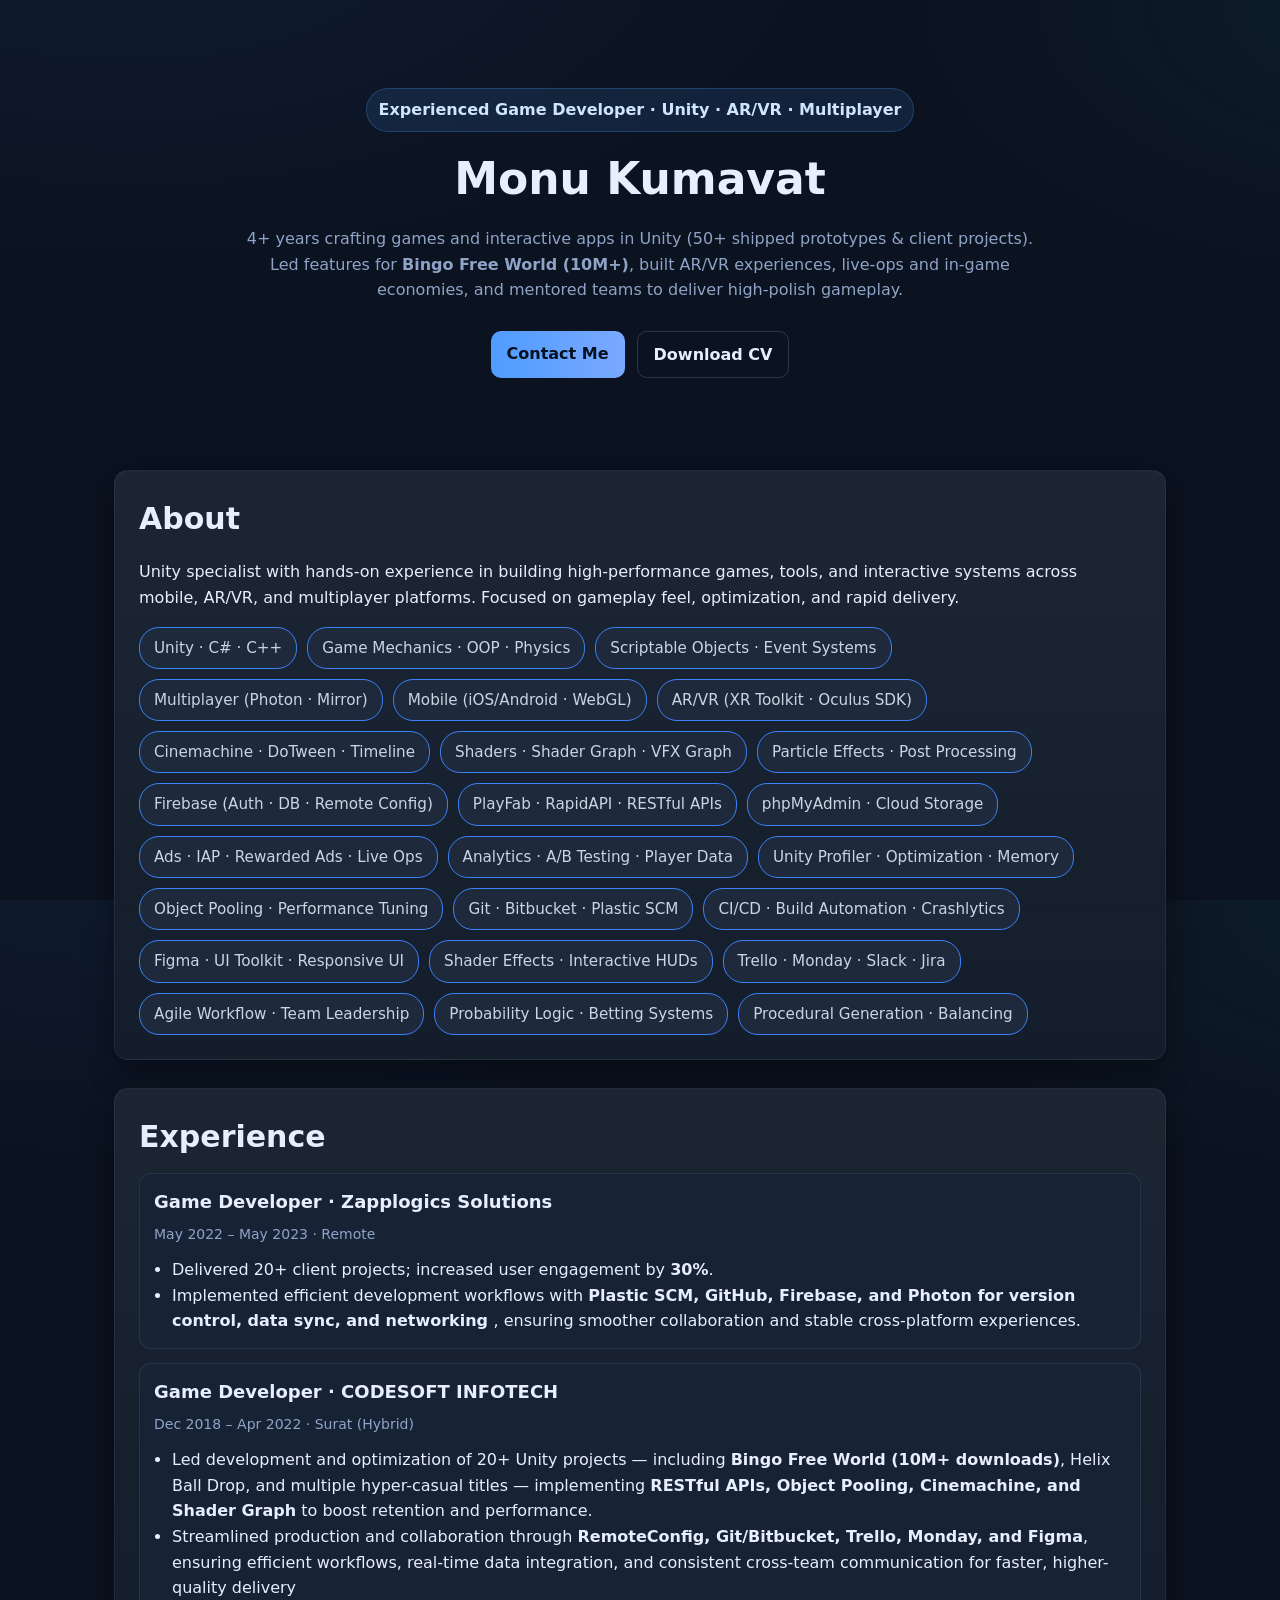
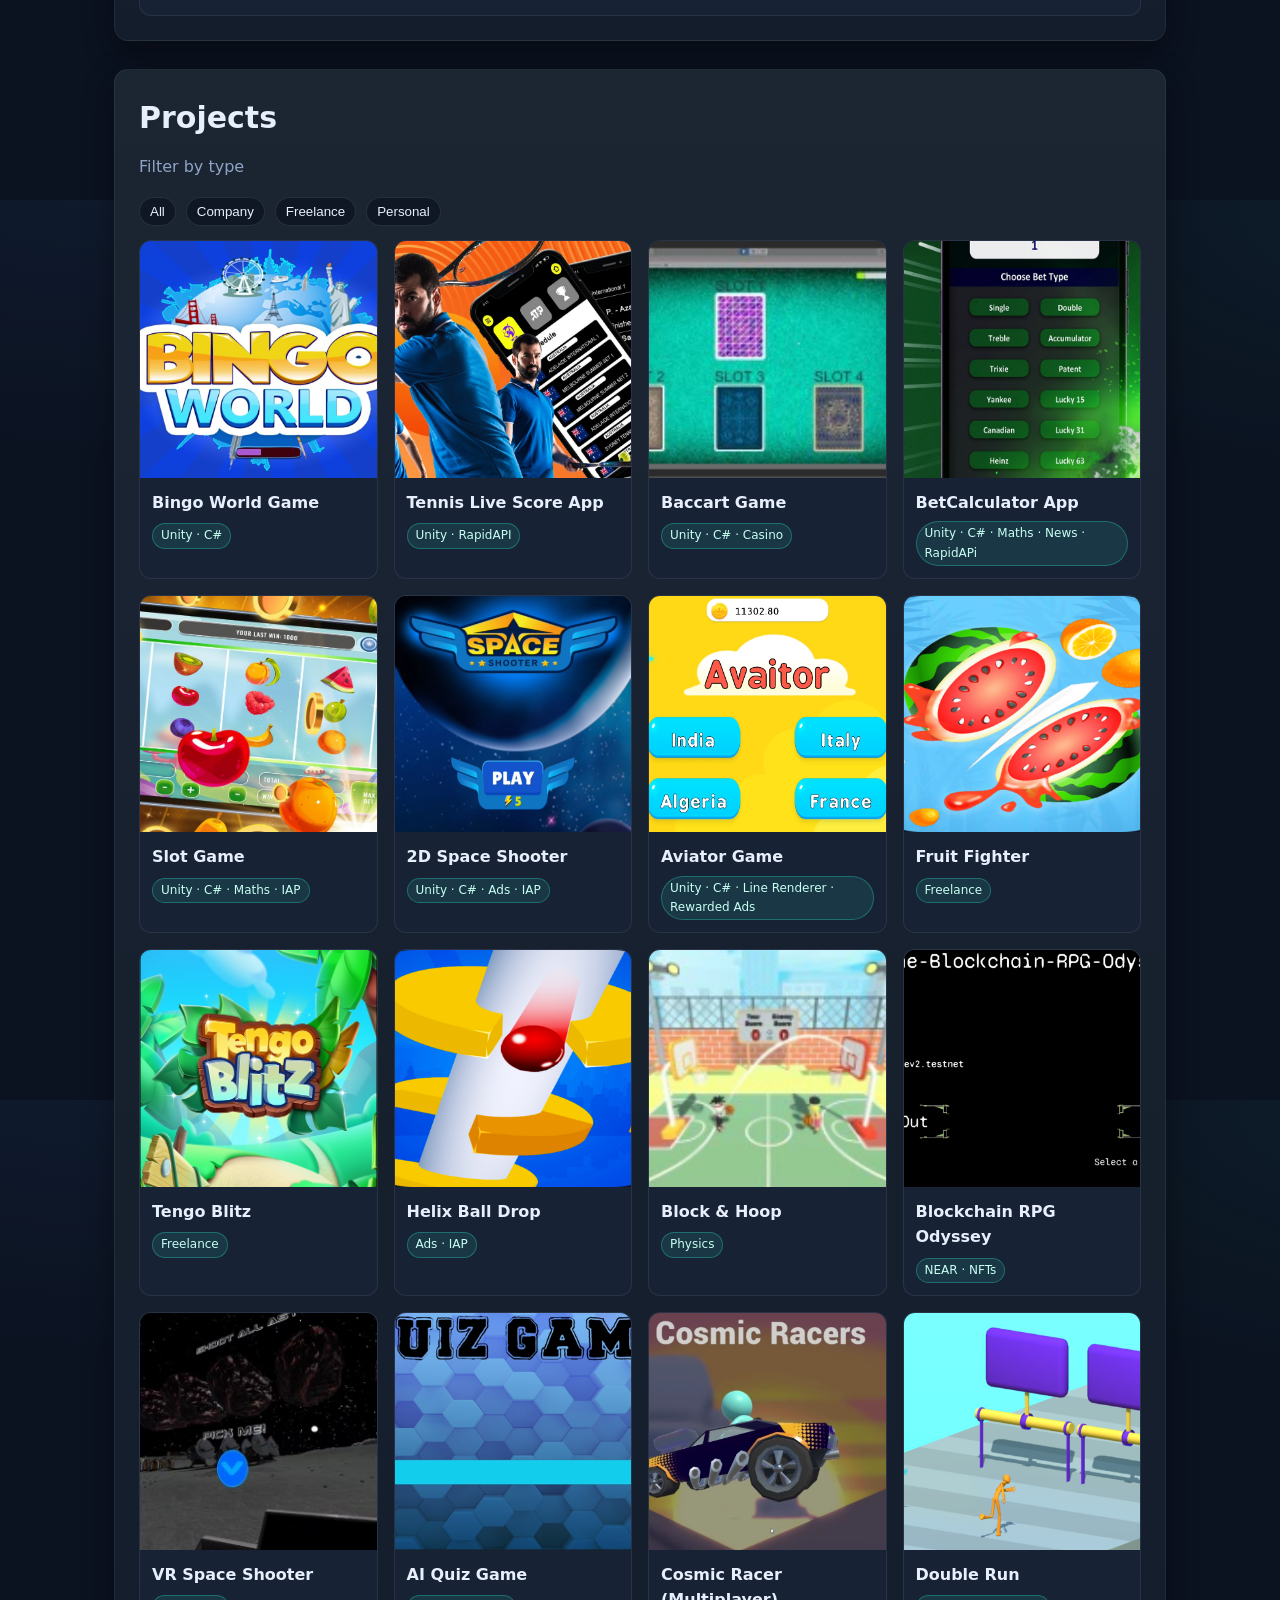
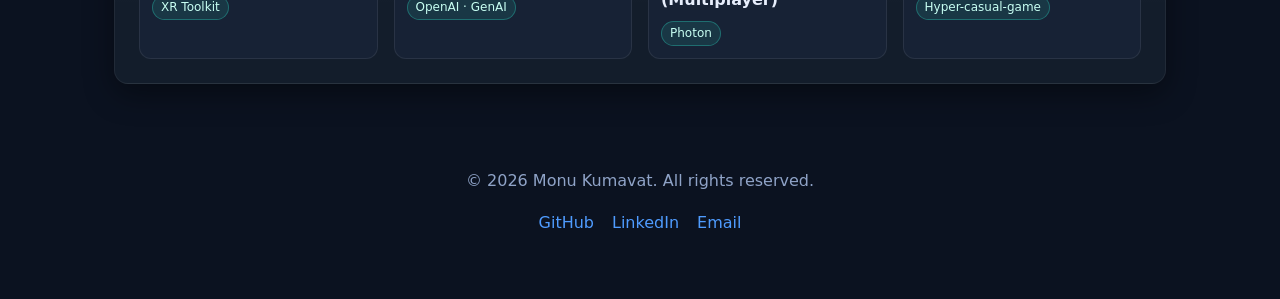
==== index.html @ b0d1b947 "Resume tailored" ====
﻿<!doctype html>
<html lang="en">
<head>
	<meta charset="utf-8" />
	<meta name="viewport" content="width=device-width, initial-scale=1" />
	<title>Monu Kumavat — Experienced Game Developer (Unity / AR·VR)</title>
	<meta name="description" content="Experienced Game Developer with 6+ years in Unity. 50+ shipped prototypes & apps, AR/VR, multiplayer, live-ops, and performance optimization." />
	<meta name="author" content="Monu Kumavat" />
	<meta property="og:title" content="Monu Kumavat — Game Developer" />
	<meta property="og:description" content="Unity · AR/VR · Multiplayer · 50+ projects · 10M+ downloads." />
	<meta property="og:type" content="website" />
	<meta property="og:image" content="assets/images/VRSpaceShooter.png" />
	<meta name="theme-color" content="#0b1220" />
	<link rel="preload" href="assets/images/VRSpaceShooter.png" as="image" />
	<link rel="stylesheet" href="styles.css" />
	<script type="application/ld+json">
		{
		  "@context": "https://schema.org",
		  "@type": "Person",
		  "name": "Monu Kumavat",
		  "jobTitle": "Game Developer",
		  "url": "https://kumavatmonu.github.io/",
		  "sameAs": [
			"https://github.com/monu37",
			"https://www.linkedin.com/in/monu-kumavat/"
		  ],
		  "knowsAbout": ["Unity","C#","AR/VR","Multiplayer","Photon","Firebase","PlayFab"],
		  "alumniOf": "Kingston University"
		}
	</script>
</head>
<body>
	<div class="wrap">
		<header data-reveal>
			<span class="pill">Experienced Game Developer · Unity · AR/VR · Multiplayer</span>
			<h1>Monu Kumavat</h1>
			<p>
				4+ years crafting games and interactive apps in Unity (50+ shipped prototypes & client projects).
				Led features for <strong>Bingo Free World (10M+)</strong>, built AR/VR experiences, live-ops and in-game economies, and mentored teams to deliver high-polish gameplay.
			</p>
			<div class="cta">
				<a class="btn" href="mailto:monukumavat37@gmail.com?subject=Game%20Developer%20Opportunity">Contact Me</a>
				<a class="btn secondary" href="assets/MonuKumavatResume.pdf" download>Download CV</a>
			</div>
		</header>

		<!-- About -->
		<section id="about">
			<h2>About</h2>
			<p>Unity specialist with hands-on experience in building high-performance games, tools, and interactive systems across mobile, AR/VR, and multiplayer platforms. Focused on gameplay feel, optimization, and rapid delivery.</p>

			<div class="skills-tags">
				<span>Unity · C# · C++</span>
				<span>Game Mechanics · OOP · Physics</span>
				<span>Scriptable Objects · Event Systems</span>
				<span>Multiplayer (Photon · Mirror)</span>
				<span>Mobile (iOS/Android · WebGL)</span>
				<span>AR/VR (XR Toolkit · Oculus SDK)</span>
				<span>Cinemachine · DoTween · Timeline</span>
				<span>Shaders · Shader Graph · VFX Graph</span>
				<span>Particle Effects · Post Processing</span>
				<span>Firebase (Auth · DB · Remote Config)</span>
				<span>PlayFab · RapidAPI · RESTful APIs</span>
				<span>phpMyAdmin · Cloud Storage</span>
				<span>Ads · IAP · Rewarded Ads · Live Ops</span>
				<span>Analytics · A/B Testing · Player Data</span>
				<span>Unity Profiler · Optimization · Memory</span>
				<span>Object Pooling · Performance Tuning</span>
				<span>Git · Bitbucket · Plastic SCM</span>
				<span>CI/CD · Build Automation · Crashlytics</span>
				<span>Figma · UI Toolkit · Responsive UI</span>
				<span>Shader Effects · Interactive HUDs</span>
				<span>Trello · Monday · Slack · Jira</span>
				<span>Agile Workflow · Team Leadership</span>
				<span>Probability Logic · Betting Systems</span>
				<span>Procedural Generation · Balancing</span>
			</div>
		</section>
		<!-- Experience -->
		<section id="experience" data-reveal>
			<h2>Experience</h2>
			<div class="xp">
				<!--<article class="xp-item">
					<h3>Mid-Senior Game Developer · CODESOFT INFOTECH</h3>
					<div class="xp-meta">Jan 2024 – Present · Remote</div>
					<ul class="xp-bullets">
						<li>Led a 5-dev team; boosted delivery velocity by <strong>30%</strong> and mentored juniors.</li>
						<li>Shipped 3 games across Play Store, PC & Web; implemented analytics, A/B and live-ops.</li>
						<li>Drove performance profiling, memory budgets, and asset pipeline efficiency.</li>
					</ul>
				</article>-->
				<article class="xp-item">
					<h3>Game Developer · Zapplogics Solutions</h3>
					<div class="xp-meta">May 2022 – May 2023 · Remote</div>
					<ul class="xp-bullets">
						<li>Delivered 20+ client projects; increased user engagement by <strong>30%</strong>.</li>
						<li>Implemented efficient development workflows with <strong> Plastic SCM, GitHub, Firebase, and Photon for version control, data sync, and networking </strong>, ensuring smoother collaboration and stable cross-platform experiences.</li>
					</ul>
				</article>
				<article class="xp-item">
					<h3>Game Developer · CODESOFT INFOTECH</h3>
					<div class="xp-meta">Dec 2018 – Apr 2022 · Surat (Hybrid)</div>
					<ul class="xp-bullets">
						<li>Led development and optimization of 20+ Unity projects — including <strong> Bingo Free World (10M+ downloads)</strong>, Helix Ball Drop, and multiple hyper-casual titles — implementing <strong>RESTful APIs, Object Pooling, Cinemachine, and Shader Graph</strong> to boost retention and performance.</li>
						<li>Streamlined production and collaboration through <strong>RemoteConfig, Git/Bitbucket, Trello, Monday, and Figma</strong>, ensuring efficient workflows, real-time data integration, and consistent cross-team communication for faster, higher-quality delivery</li>
					</ul>
				</article>
			</div>
		</section>

		<!-- Projects -->
		<section id="projects" data-reveal>
			<h2>Projects</h2>
			<p class="sub">Filter by type</p>
			<div class="filters" role="tablist" aria-label="Project filters">
				<button role="tab" aria-selected="true" data-filter="all">All</button>
				<button role="tab" data-filter="company">Company</button>
				<button role="tab" data-filter="freelance">Freelance</button>
				<button role="tab" data-filter="personal">Personal</button>
			</div>
			<div class="grid" id="projectGrid">
				<!-- Company -->
				<article class="card" data-tags="company" data-open="BingoWorld">
					<img class="thumb" loading="lazy" src="assets/images/BingoWorld.jpg" alt="Bingo World game thumbnail" />
					<div class="card-body">
						<h3>Bingo World Game</h3>
						<span class="badge">Unity · C# </span>
					</div>
				</article>

				<article class="card" data-tags="company" data-open="TennisLiveScoreApp">
					<img class="thumb" loading="lazy" src="assets/images/Tennis Live app.jpg" alt="Tennis Live Score App thumbnail" />
					<div class="card-body">
						<h3>Tennis Live Score App</h3>
						<span class="badge">Unity · RapidAPI</span>
					</div>
				</article>

				<article class="card" data-tags="company" data-open="Baccart">
					<img class="thumb" loading="lazy" src="assets/zapplogics/Baccarat_lobby.png" alt="Baccarat_lobby game thumbnail" />
					<div class="card-body">
						<h3>Baccart Game</h3>
						<span class="badge">Unity · C# · Casino</span>
					</div>
				</article>

				<article class="card" data-tags="company" data-open="BetCalculator">
					<img class="thumb" loading="lazy" src="assets/zapplogics/BetCalculator.jpg" alt="BetCalculator app thumbnail" />
					<div class="card-body">
						<h3>BetCalculator App</h3>
						<span class="badge">Unity · C# · Maths · News · RapidAPi  </span>
					</div>
				</article>

				<article class="card" data-tags="company" data-open="SlotGame">
					<img class="thumb" loading="lazy" src="assets/Slot/SlotGame.jpg" alt="SlotGame thumbnail" />
					<div class="card-body">
						<h3>Slot Game</h3>
						<span class="badge">Unity · C# · Maths · IAP  </span>
					</div>
				</article>

				<article class="card" data-tags="company" data-open="spaceshooter">
					<img class="thumb" loading="lazy" src="assets/zapplogics/spaceshooter.png" alt="spaceshooter thumbnail" />
					<div class="card-body">
						<h3>2D Space Shooter</h3>
						<span class="badge">Unity · C# · Ads · IAP  </span>
					</div>
				</article>

				<article class="card" data-tags="company" data-open="Aviator">
					<img class="thumb" loading="lazy" src="assets/zapplogics/Aviator.png" alt="Aviator thumbnail" />
					<div class="card-body">
						<h3>Aviator Game</h3>
						<span class="badge">Unity · C# · Line Renderer · Rewarded Ads  </span>
					</div>
				</article>

				<!-- Freelance -->
				<article class="card" data-tags="freelance" data-open="fruitfighter">
					<img class="thumb" loading="lazy" src="assets/images/fruit fighter.png" alt="Fruit Fighter game thumbnail" />
					<div class="card-body"><h3>Fruit Fighter</h3><span class="badge">Freelance</span></div>
				</article>
				<article class="card" data-tags="freelance" data-open="TengoBlitz">
					<img class="thumb" loading="lazy" src="assets/images/TengoBlitz.png" alt="Tengo Blitz puzzle game thumbnail" />
					<div class="card-body"><h3>Tengo Blitz</h3><span class="badge">Freelance</span></div>
				</article>
				<article class="card" data-tags="freelance" data-open="helixballdrop">
					<img class="thumb" loading="lazy" src="assets/images/helix ball drop.png" alt="Helix Ball Drop hyper-casual game thumbnail" />
					<div class="card-body"><h3>Helix Ball Drop</h3><span class="badge">Ads · IAP</span></div>
				</article>
				<article class="card" data-tags="freelance" data-open="blockandHoop">
					<img class="thumb" loading="lazy" src="assets/images/blockandHoop.png" alt="Block and Hoop puzzle game thumbnail" />
					<div class="card-body"><h3>Block & Hoop</h3><span class="badge">Physics</span></div>
				</article>

				<!-- Personal -->
				<article class="card" data-tags="personal" data-open="blockchainRpgModal">
					<img class="thumb" loading="lazy" src="assets/images/RPGOdyssey.png" alt="Blockchain RPG Odyssey thumbnail" />
					<div class="card-body"><h3>Blockchain RPG Odyssey</h3><span class="badge">NEAR · NFTs</span></div>
				</article>
				<article class="card" data-tags="personal" data-open="VRSpaceShooter">
					<img class="thumb" loading="lazy" src="assets/images/VRSpaceShooter.png" alt="VR Space Shooter thumbnail" />
					<div class="card-body"><h3>VR Space Shooter</h3><span class="badge">XR Toolkit</span></div>
				</article>
				<article class="card" data-tags="personal" data-open="AIQuizGame">
					<img class="thumb" loading="lazy" src="assets/images/AIQuizGame.png" alt="AI Quiz Game thumbnail" />
					<div class="card-body"><h3>AI Quiz Game</h3><span class="badge">OpenAI · GenAI</span></div>
				</article>
				<article class="card" data-tags="personal" data-open="CarRaceMultiplayer">
					<img class="thumb" loading="lazy" src="assets/images/CarRaceMultiplayer.png" alt="Multiplayer car race thumbnail" />
					<div class="card-body"><h3>Cosmic Racer (Multiplayer)</h3><span class="badge">Photon</span></div>
				</article>
				<article class="card" data-tags="personal" data-open="doubleRun">
					<img class="thumb" loading="lazy" src="assets/images/doubleRun.png" alt="Double Run dual-control runner thumbnail" />
					<div class="card-body"><h3>Double Run</h3><span class="badge">Hyper-casual-game</span></div>
				</article>
			</div>
		</section>

		<!-- Education -->
		<!--<section id="education" data-reveal>
			<h2>Education</h2>
			<div class="xp">
				<article class="xp-item">
					<h3>MSc — Game Development</h3>
					<div class="xp-meta">Kingston University, UK</div>
					<ul class="xp-bullets"><li>Final project: 2D Blockchain RPG with NEAR wallet & NFT economy.</li></ul>
				</article>
			</div>
		</section>-->

		<!-- Contact / Footer -->
		<footer>
			<p>© <span id="y"></span> Monu Kumavat. All rights reserved.</p>
			<div class="links">
				<a rel="noopener" target="_blank" href="https://github.com/monu37">GitHub</a>
				<a rel="noopener" target="_blank" href="https://www.linkedin.com/in/monu-kumavat/">LinkedIn</a>
				<a href="monukumavat37@gmail.com">Email</a>
			</div>
		</footer>
	</div>

	<!-- ===== Modals ===== -->
	<!-- Bingo World Modal -->
	<div id="BingoWorld" class="modal" aria-hidden="true" role="dialog" aria-modal="true" aria-label="Bingo World">
		<div class="modal-panel">
			<div class="modal-head">
				<strong>Bingo World</strong>
				<button class="modal-close" data-close aria-label="Close">&times;</button>
			</div>

			<div class="modal-body">
				<!-- SLIDESHOW -->
				<div class="slider" data-slider>
					<!-- main viewer -->
					<div class="viewer" id="bingoViewer" aria-live="polite"></div>

					<!-- nav -->
					<button class="nav prev" data-prev aria-label="Previous">&#10094;</button>
					<button class="nav next" data-next aria-label="Next">&#10095;</button>

					<!-- counter -->
					<div class="counter" aria-hidden="true"><span data-idx>1</span>/<span data-total>1</span></div>

					<!-- thumbnails track -->
					<div class="gallery" role="tablist" aria-label="Bingo media">
						<!-- Each thumb declares its type & source -->
						<!-- Video -->
						<img role="tab" class="thumb is-active"
							 src="assets/bingo/Logo.jpg"
							 alt="Win Logic + Animation + Rate us"
							 data-type="video"
							 data-src="assets/bingo/Win logic and animation + rate us.mp4">

						<img role="tab" class="thumb"
							 src="assets/bingo/Updategame.jpg"
							 alt="Hourly bonus & update screen"
							 data-type="video"
							 data-src="assets/bingo/Hourly bonus + update game.mp4">

						<img role="tab" class="thumb"
							 src="assets/bingo/Power up function added.png"
							 alt="Power up function added"
							 data-type="video"
							 data-src="assets/bingo/Power up function added.mp4">

						<!-- Image -->
						<img role="tab" class="thumb"
							 src="assets/bingo/Limited room for event.jpg"
							 alt="Limited room for event"
							 data-type="image"
							 data-src="assets/bingo/Limited room for event.jpg">

						<img role="tab" class="thumb"
							 src="assets/bingo/Newroomcomingsoon.jpg"
							 alt="Newroomcomingsoon"
							 data-type="image"
							 data-src="assets/bingo/Newroomcomingsoon.jpg">

						<img role="tab" class="thumb"
							 src="assets/bingo/New Room england.jpg"
							 alt="New Room england"
							 data-type="image"
							 data-src="assets/bingo/New Room england.jpg">

						<img role="tab" class="thumb"
							 src="assets/bingo/New room japan.jpg"
							 alt="New room japan"
							 data-type="image"
							 data-src="assets/bingo/New room japan.jpg">

						<img role="tab" class="thumb"
							 src="assets/bingo/New Room Spooky.jpg"
							 alt="New Room Spooky"
							 data-type="image"
							 data-src="assets/bingo/New Room Spooky.jpg">

						<!-- APK / File -->
						<img role="tab" class="thumb"
							 src="assets/bingo/Logo.jpg"
							 alt="Download APK build"
							 data-type="file"
							 data-href="https://drive.google.com/file/d/1Fx5Ws7GvHVYA9r_TnTFhotYvh7ugJ1Jk/view?usp=sharing"
							 data-filename="freebingoworld.apk">
					</div>
				</div>

				<p>
					Revamped the overall game experience with an updated UI, improved win logic, and smoother animations to enhance player engagement. Integrated Remote Config for dynamic bonus and reward management, allowing admins to update bonuses and events in real time without redeploying the game. Implemented update enforcement so players are prompted to download the latest version from the Play Store or App Store when new builds are available. Added new game rooms with rebalanced mechanics, making gameplay more rewarding and accessible compared to the original version.
					Connected the game to a centralized database for efficient player support and analytics, streamlined in-app purchases (IAPs) for smoother transactions, and optimized server logic to ensure fair play and better retention across the player base.
				</p>
			</div>
		</div>
	</div>

	<div class="modal" id="TennisLiveScoreApp" role="dialog" aria-modal="true" aria-hidden="true" aria-label="Tennis Live Score App">
		<div class="modal-panel">
			<div class="modal-head"><strong>Tennis Live Score App</strong><button class="modal-close" data-close>&times;</button></div>
			<div class="modal-body">
				<div class="video">
					<video controls preload="metadata" playsinline poster="assets/images/Tennis Live app.jpg">
						<source src="assets/videos/TennisLiveApp.mp4" type="video/mp4" />
						Your browser does not support the video tag.
					</video>
				</div>
				<p>Tennis Live Score is a real-time score tracking app focused on Tennis matches, ATP Tours, and tournaments, developed in just 5 days using Unity and C#. The app uses RapidAPI’s third-party sports API to fetch and display live match data. Players can view detailed match information, including live scores, player names, their country representation, current rankings, and even explore match history from previous years. I built a robust API integration system to manage live data streaming, handle JSON parsing, and update the UI in real time. The interface is clean, mobile-friendly, and optimized for quick access to key stats, with smooth transitions and real-time refresh capabilities. This project showcases my ability to work with external APIs, create dynamic data-driven UIs, and deliver fully functional applications under tight deadlines.</p>
			</div>
		</div>
	</div>

	<div class="modal" id="Baccart" role="dialog" aria-modal="true" aria-hidden="true" aria-label="Baccart Game">
		<div class="modal-panel">
			<div class="modal-head"><strong>Baccart Game</strong><button class="modal-close" data-close>&times;</button></div>
			<div class="modal-body">
				<div class="video">
					<video controls preload="metadata" playsinline poster="assets/zapplogics/Baccarat_lobby.png">
						<source src="assets/zapplogics/Baccarat_lobby.mp4" type="video/mp4" />
						Your browser does not support the video tag.
					</video>
				</div>
				<p>
					Built a complete single-player Baccarat card game from scratch using Unity and C#, implementing the full game logic, betting system, and win/loss conditions.
					Designed an interactive lobby interface that allows players to join rooms, manage chips, and start games smoothly.
					Created custom animations for card dealing, betting transitions, and victory effects to enhance visual appeal and realism. Developed with a modular structure for future scalability, making it easy to extend into multiplayer or backend-connected versions later. This prototype showcases strong skills in game logic programming, UI/UX design, and state management within Unity.
				</p>
			</div>
		</div>
	</div>

	<div class="modal" id="BetCalculator" role="dialog" aria-modal="true" aria-hidden="true" aria-label="BetCalculator">
		<div class="modal-panel">
			<div class="modal-head"><strong>BetCalculator App</strong><button class="modal-close" data-close>&times;</button></div>
			<div class="modal-body">
				<div class="video">
					<video controls preload="metadata" playsinline poster="assets/zapplogics/BetCalculator.jpg">
						<source src="assets/zapplogics/BetCalculator.mp4" type="video/mp4" />
						Your browser does not support the video tag.
					</video>
				</div>
				<p>
					Developed a sports betting calculator that allows players to calculate potential winnings, profits, and odds across multiple bet types, including singles, doubles, accumulators, Yankees, and Goliaths.
					Built the entire system in Unity and C#, implementing complex mathematical algorithms to handle fractional, decimal, and American odds with high accuracy. Integrated RapidAPI to fetch live sports data and news, helping users make informed betting decisions based on current events. The app was inspired by professional-grade tools like Free Bet Calculator (UK) but customized with an interactive and intuitive UI for faster input and real-time calculations.
					This project highlights strong expertise in mathematics, API integration, and gameplay tool development.
			</div>
		</div>
	</div>
	<!-- Slot Gamee Modal -->
	<div id="SlotGame" class="modal" aria-hidden="true" role="dialog" aria-modal="true" aria-label="SlotGame">
		<div class="modal-panel">
			<div class="modal-head">
				<strong>Slot Game</strong>
				<button class="modal-close" data-close aria-label="Close">&times;</button>
			</div>

			<div class="modal-body">
				<!-- SLIDESHOW -->
				<div class="slider" data-slider>
					<!-- main viewer -->
					<div class="viewer" id="SlotViewer" aria-live="polite"></div>

					<!-- nav -->
					<button class="nav prev" data-prev aria-label="Previous">&#10094;</button>
					<button class="nav next" data-next aria-label="Next">&#10095;</button>

					<!-- counter -->
					<div class="counter" aria-hidden="true"><span data-idx>1</span>/<span data-total>1</span></div>

					<!-- thumbnails track -->
					<div class="gallery" role="tablist" aria-label="SlotGame media">
						<!-- Each thumb declares its type & source -->
						<!-- Video -->
						<img role="tab" class="thumb is-active"
							 src="assets/Slot/Slot1.png"
							 alt="Slot1"
							 data-type="video"
							 data-src="assets/Slot/Slot1.mp4">

						<img role="tab" class="thumb"
							 src="assets/Slot/slot2.jpg"
							 alt="slot2"
							 data-type="video"
							 data-src="assets/Slot/slot2.mp4">

						<img role="tab" class="thumb"
							 src="assets/Slot/slot3.jpg"
							 alt="slot3"
							 data-type="video"
							 data-src="assets/Slot/slot3.mp4">

						<img role="tab" class="thumb"
							 src="assets/Slot/slot4.png"
							 alt="slot4"
							 data-type="video"
							 data-src="assets/Slot/slot4.mp4">


					</div>
				</div>

				<p>
					Developed 10+ slot games from scratch using Unity and C#, each featuring unique reel logic, visual design, and payout structures (ranging from 3×3 to 6×6 grids).
					Implemented full In-App Purchase (IAP) systems, dynamic win tables, and engaging sound design to enhance the overall user experience.
					Each title was optimized for mobile performance and published on app stores under different variations to meet client and app store compliance requirements.
					Focused on modular architecture, making it easy to adjust win probabilities, animations, and mechanics per release — showcasing expertise in gameplay programming, system logic design, and monetization integration.
				</p>
			</div>
		</div>
	</div>

	<div class="modal" id="spaceshooter" role="dialog" aria-modal="true" aria-hidden="true" aria-label="spaceshooter">
		<div class="modal-panel">
			<div class="modal-head"><strong>2D Space Shooter</strong><button class="modal-close" data-close>&times;</button></div>
			<div class="modal-body">
				<div class="video">
					<video controls preload="metadata" playsinline poster="assets/zapplogics/spaceshooter.png">
						<source src="assets/zapplogics/spaceshooter.mp4" type="video/mp4" />
					</video>
				</div>
				<p>
					Developed a 2D space combat game from scratch using Unity and C#, where players control a customizable jet to defeat waves of enemies across 100+ progressively challenging levels. 
					Each level features distinct enemy types, attack patterns, and abilities, creating an engaging difficulty curve. Implemented particle effects and dynamic animations for explosions, bullets, and boosters, delivering an immersive and visually appealing experience. Added In-App Purchases (IAP) and rewarded ads, allowing players to earn extra coins to upgrade jet power, bullet speed, and damage output, or purchase new, more powerful jets. The project demonstrates strong skills in game logic, monetization systems, visual effects, and player engagement design.
				</p>
			</div>
		</div>
	</div>


	<div class="modal" id="Aviator" role="dialog" aria-modal="true" aria-hidden="true" aria-label="Aviator">
		<div class="modal-panel">
			<div class="modal-head"><strong>Aviator Game</strong><button class="modal-close" data-close>&times;</button></div>
			<div class="modal-body">
				<div class="video">
					<video controls preload="metadata" playsinline poster="assets/zapplogics/Aviator.png">
						<source src="assets/zapplogics/Aviator.mp4" type="video/mp4" />
					</video>
				</div>
				<p>
					Developed a complete Aviator-style crash betting game from scratch using Unity and C#, designed for both landscape and portrait orientations to ensure a seamless mobile experience. Players place bets before the plane takes off, and as it ascends, the multiplier rises dynamically (e.g., 1.2x, 2x, 5x, etc.). To win, players must cash out before the plane crashes — securing profit — or lose their bet if they fail to react in time. Implemented a mathematics-driven algorithm to calculate random crash points and fair payout multipliers for balanced risk and reward. Used Line Renderer to visualize the flight trajectory, enhanced by particle effects, animations, and smooth UI transitions for betting and cash-out interactions.
					(Note: The in-game title “Avaitor” appears due to an early prototype build; the updated version was not recorded.)
					This project demonstrates advanced skills in real-time probability systems, Unity animation, responsive UI design, and mobile optimization.
				</p>
			</div>
		</div>
	</div>


	<div class="modal" id="VRSpaceShooter" role="dialog" aria-modal="true" aria-hidden="true" aria-label="VR Space Shooter">
		<div class="modal-panel">
			<div class="modal-head"><strong>VR Space Shooter</strong><button class="modal-close" data-close>&times;</button></div>
			<div class="modal-body">
				<div class="video">
					<video controls preload="metadata" playsinline poster="assets/images/VRSpaceShooter.png">
						<source src="assets/videos/VRSpaceShooter.mp4" type="video/mp4" />
					</video>
				</div>
				<p>A Unity-based VR game where players pick up a gun to destroy waves of asteroids speeding from left to right, earning points toward future weapon upgrades and purchases. Developed with the XR Interaction Toolkit and Oculus Integration, this project features smooth motion tracking, immersive 3D environments, and escalating challenges as asteroids accelerate over time. It marks my first venture into VR and showcases the potential for expanded gameplay mechanics and upgrades in future iterations.</p>
			</div>
		</div>
	</div>

	<div class="modal" id="CarRaceMultiplayer" role="dialog" aria-modal="true" aria-hidden="true" aria-label="Cosmic Racer">
		<div class="modal-panel">
			<div class="modal-head"><strong>Cosmic Racer (Multiplayer)</strong><button class="modal-close" data-close>&times;</button></div>
			<div class="modal-body">
				<div class="video">
					<video controls preload="metadata" playsinline poster="assets/images/CarRaceMultiplayer.png">
						<source src="assets/videos/CarRaceMultiplayer.mp4" type="video/mp4" />
					</video>
				</div>
				<p>TDeveloped as a two-person project for my Master’s coursework, this game marked my first foray into multiplayer development. I focused on the core gameplay logic and car mechanics, leveraging Photon for real-time player connections and competitive racing. We also implemented a login/register system using PHP and phpMyAdmin, ensuring each player’s car upgrades and unlocks are securely stored and never lost. Working closely with my teammate, who handled the saving mechanics, taught me the value of collaboration and gave me hands-on experience with advanced networking and data persistence in game development.</p>
			</div>
		</div>
	</div>

	<div class="modal" id="doubleRun" role="dialog" aria-modal="true" aria-hidden="true" aria-label="Double Run">
		<div class="modal-panel">
			<div class="modal-head"><strong>Double Run</strong><button class="modal-close" data-close>&times;</button></div>
			<div class="modal-body">
				<div class="video">
					<video controls preload="metadata" playsinline poster="assets/images/doubleRun.png">
						<source src="assets/videos/doubleRun.mp4" type="video/mp4" />
					</video>
				</div>
				<p>In this fast-paced obstacle-avoidance game, players must control two characters at the same time—each facing different types of obstacles. While one character may need to jump, the other might have to slide, requiring sharp focus and coordination. As players progress, both speed and difficulty increase, creating an intense and rewarding gameplay experience. Points earned during play can be used to unlock new characters, adding variety and motivation. Built in just 10 days as a fun personal project, the game showcases smooth transitions using Unity’s animation tools, physics engine, and DoTween effects.</p>
			</div>
		</div>
	</div>

	<div class="modal" id="AIQuizGame" role="dialog" aria-modal="true" aria-hidden="true" aria-label="AI Quiz Game">
		<div class="modal-panel">
			<div class="modal-head"><strong>AI Quiz Game</strong><button class="modal-close" data-close>&times;</button></div>
			<div class="modal-body">
				<div class="video">
					<video controls preload="metadata" playsinline poster="assets/images/AIQuizGame.png">
						<source src="assets/videos/AIQuizGame.mp4" type="video/mp4" />
					</video>
				</div>
				<p>A dynamic trivia experience powered by OpenAI’s ChatGPT and DALL·E plugins, tailored to different age groups. The game generates quiz questions, matching images, and multiple-choice options for each round. Players must answer before time runs out to advance, and future updates will allow using earned coins to buy hints—adding a strategic layer for all ages.</p>
			</div>
		</div>
	</div>

	<div class="modal" id="blockchainRpgModal" role="dialog" aria-modal="true" aria-hidden="true" aria-label="Blockchain RPG Odyssey">
		<div class="modal-panel">
			<div class="modal-head"><strong>The Blockchain RPG Odyssey</strong><button class="modal-close" data-close>&times;</button></div>
			<div class="modal-body">
				<div class="video">
					<iframe width="100%" height="100%" src="https://www.youtube.com/embed/Tm-68s42WpY" title="Blockchain RPG Odyssey" frameborder="0" allow="accelerometer; autoplay; clipboard-write; encrypted-media; gyroscope; picture-in-picture; web-share" allowfullscreen></iframe>
				</div>
				<p>As my final M.Sc. project, this 2D RPG explores integrating blockchain technology directly into gameplay. By using the NEAR wallet plugin, players can buy or sell NFT items—both to enhance their in-game experience and to trade in the real world. The game features a robust skill tree, including sword mastery, dodging, teleportation, and more. Players can also collect and craft resources to battle bosses and other enemies. Through this project, I gained hands-on experience with blockchain fundamentals and discovered how to seamlessly incorporate NFTs into traditional game mechanics.</p>
			</div>
		</div>
	</div>

	<div class="modal" id="fruitfighter" role="dialog" aria-modal="true" aria-hidden="true" aria-label="Fruit Fighter">
		<div class="modal-panel">
			<div class="modal-head"><strong>Fruit Fighter</strong><button class="modal-close" data-close>&times;</button></div>
			<div class="modal-body">
				<div class="video">
					<video controls preload="metadata" playsinline poster="assets/images/fruit fighter.png">
						<source src="assets/videos/fruitfighter.mp4" type="video/mp4" />
					</video>
				</div>
				<p>A fast-paced 2.5D fruit-slicing game prototype built in Unity in just 20 days for a freelance partner. Players slice fruits with a knife while avoiding bombs—one wrong slice, and it’s game over! This project introduced a fresh spin on the classic fruit-cutting genre, emphasizing quick reflexes and strategic dodges. Despite a tight deadline, it was an exciting challenge that yielded a polished, engaging result.</p>
			</div>
		</div>
	</div>

	<div class="modal" id="blockandHoop" role="dialog" aria-modal="true" aria-hidden="true" aria-label="Block and Hoop">
		<div class="modal-panel">
			<div class="modal-head"><strong>Block and Hoop</strong><button class="modal-close" data-close>&times;</button></div>
			<div class="modal-body">
				<div class="video">
					<video controls preload="metadata" playsinline poster="assets/images/blockandHoop.png">
						<source src="assets/videos/blockandHoop.mp4" type="video/mp4" />
					</video>
				</div>
				<p>A fast-paced arcade puzzle where you move or place blocks to guide a bouncing ball into the hoop. I used Unity’s Line Renderer to visualize the ball’s trajectory, making the gameplay more intuitive and satisfying. Each level ramps up in difficulty with faster ball movement and more complex layouts, challenging players to strategize quickly and adapt on the fly.</p>
			</div>
		</div>
	</div>

	<div class="modal" id="TengoBlitz" role="dialog" aria-modal="true" aria-hidden="true" aria-label="Tengo Blitz">
		<div class="modal-panel">
			<div class="modal-head"><strong>Tengo Blitz</strong><button class="modal-close" data-close>&times;</button></div>
			<div class="modal-body">
				<div class="video">
					<video controls preload="metadata" playsinline poster="assets/images/TengoBlitz.png">
						<source src="assets/videos/TengoBlitz.mp4" type="video/mp4" />
					</video>
				</div>
				<p>Tengo Blitz is a fast-paced puzzle game inspired by Tetris, developed in Unity using C# over a span of 20–25 days for a freelance partner. Unlike traditional match games, Tengo Blitz challenges players to strategically place and combine blocks so their total sums up to 10—clearing the stack only when the sum is exact. This adds a brain-teasing layer of math-based logic to the classic falling-block formula. I implemented a grid-based system to manage tile placement and stack control, along with smooth tile animations and visual effects powered by DoTween and Unity Animator. The game also features animated power-ups, including the Hammer (to destroy selected tiles) and Meow (a cat-themed power that clears rows or patterns). The interface is designed using Unity’s responsive UI tools, with animated feedback, timer-based gameplay, and real-time scoring. Tengo Blitz is a polished, engaging game that demonstrates my skills in logic-driven mechanics, animation, and delivering high-quality freelance projects on a tight timeline.</p>
			</div>
		</div>
	</div>

	<div class="modal" id="helixballdrop" role="dialog" aria-modal="true" aria-hidden="true" aria-label="Helix Ball Drop">
		<div class="modal-panel">
			<div class="modal-head"><strong>Helix Ball Drop</strong><button class="modal-close" data-close>&times;</button></div>
			<div class="modal-body">
				<div class="video">
					<video controls preload="metadata" playsinline poster="assets/images/helix ball drop.png">
						<source src="assets/videos/helixballdrop.mp4" type="video/mp4" />
					</video>
				</div>
				<p>Helix Ball Drop is a highly addictive hyper-casual game developed in Unity using C#, featuring simple yet satisfying mechanics and infinite level progression. Built as a freelance project, the core gameplay revolves around guiding a bouncing ball through rotating platforms, avoiding obstacles while progressing downward. The game includes Unity Ads integration, offering rewarded video ads and interstitials, along with In-App Purchase (IAP) functionality that allows players to permanently remove ads for a smoother experience. Players can also upgrade their ball, enhancing its appearance or abilities, adding a layer of personalization and progression. The project uses Unity's animation tools for bounce and destruction effects, ensuring smooth, polished feedback. With its endless level design, progressively increasing difficulty, and quick restart loop, Helix Ball Drop keeps players engaged for long sessions. This project highlights my ability to implement monetization, in-game economy, and polish addictive gameplay loops in a short development cycle.</p>
			</div>
		</div>
	</div>


	<script>
		function stopMediaIn(modal) {
			// Pause & reset <video>
			modal.querySelectorAll('video').forEach(v => {
				try { v.pause(); } catch (e) { }
				// optional: rewind so it starts from beginning next time
				try { v.currentTime = 0; } catch (e) { }
			});

			// Stop iframe players (YouTube/Vimeo)
			modal.querySelectorAll('iframe').forEach(f => {
				const src = f.getAttribute('src') || '';
				// If YouTube with JS API enabled, send stop command
				if (src.includes('youtube.com') && src.includes('enablejsapi=1')) {
					try { f.contentWindow.postMessage('{"event":"command","func":"stopVideo","args":""}', '*'); } catch (e) { }
				} else {
					// Fallback: force reload (stops audio)
					f.setAttribute('src', src);
				}
			});
		}
	</script>

	<script>
		// Footer year
		document.getElementById('y').textContent = new Date().getFullYear();

		// Reveal on scroll
		const io = new IntersectionObserver((entries) => {
			entries.forEach(e => { if (e.isIntersecting) { e.target.classList.add('is-in'); io.unobserve(e.target); } });
		}, { threshold: .1 });
		document.querySelectorAll('[data-reveal]').forEach(el => io.observe(el));

		// Filters
		const grid = document.getElementById('projectGrid');
		const filterBtns = document.querySelectorAll('.filters button');
		filterBtns.forEach(btn => btn.addEventListener('click', () => {
			filterBtns.forEach(b => b.setAttribute('aria-selected', 'false'));
			btn.setAttribute('aria-selected', 'true');
			const tag = btn.dataset.filter;
			[...grid.children].forEach(card => {
				card.style.display = (tag === 'all' || card.dataset.tags.includes(tag)) ? '' : 'none';
			});
		}));

		// Modals
		let lastFocus;
		function openModal(id) {
			const m = document.getElementById(id);
			if (!m) return;

			// Close & stop any other open modals/videos
			document.querySelectorAll('.modal[aria-hidden="false"]').forEach(openM => {
				stopMediaIn(openM);
				openM.setAttribute('aria-hidden', 'true');
			});

			lastFocus = document.activeElement;
			m.setAttribute('aria-hidden', 'false');
			m.querySelector('[data-close]')?.focus();
		}

		function closeModal(m) {
			// Stop media in this modal when it’s closed
			stopMediaIn(m);
			m.setAttribute('aria-hidden', 'true');
			lastFocus?.focus();
		}
		document.querySelectorAll('.grid [data-open]').forEach(card => {
			card.addEventListener('click', () => openModal(card.getAttribute('data-open')));
		});
		document.querySelectorAll('.modal').forEach(m => {
			m.addEventListener('click', (e) => { if (e.target === m) closeModal(m); });
			m.querySelector('[data-close]').addEventListener('click', () => closeModal(m));
			m.addEventListener('keydown', (e) => { if (e.key === 'Escape') closeModal(m); });
		});

		// Simple gallery switcher inside modals
		document.querySelectorAll('.gallery img').forEach(thumb => {
			thumb.addEventListener('click', () => {
				const mainVideo = thumb.closest('.modal-body').querySelector('video');
				if (thumb.dataset.src) {
					// switch video source
					mainVideo.src = thumb.dataset.src;
					mainVideo.poster = thumb.src;
					mainVideo.load();
					mainVideo.play();
				} else if (thumb.dataset.img) {
					// replace video with static image
					mainVideo.pause();
					mainVideo.outerHTML = `<img class="gallery-view" src="${thumb.dataset.img}" alt="Project Screenshot">`;
				}
			});
		});
	</script>

	<script>
		/* -------- Universal slider for modals -------- */
		(function () {
			function createMediaEl(slide) {
				const type = slide.dataset.type;
				if (type === "video") {
					const v = document.createElement("video");
					v.controls = true;
					v.playsInline = true;
					v.preload = "metadata";
					v.src = slide.dataset.src;
					v.poster = slide.getAttribute("src") || "";
					// Safari sometimes needs an explicit load on first render
					v.addEventListener("loadedmetadata", () => { /* noop, ensures sizing */ }, { once: true });
					return v;
				}
				if (type === "image") {
					const img = new Image();
					img.src = slide.dataset.src || slide.getAttribute("src");
					img.alt = slide.alt || "Project image";
					return img;
				}
				if (type === "file") {
					const card = document.createElement("div");
					card.className = "apk-card";
					card.innerHTML = `
						<div class="apk-icon">📦</div>
						<div><strong>${slide.dataset.filename || "Download build"}</strong></div>
						<a href="${slide.dataset.href}" target="_blank" rel="noopener"
						   download="${slide.dataset.filename || ""}">
						  ${slide.dataset.href?.includes("drive.google.com") ? "Download from Drive" : "Download APK"}
						</a>
					  `;
					return card;
				}
				return document.createTextNode("Unsupported media");
			}

			function initSlider(modal) {
				const slider = modal.querySelector("[data-slider]");
				if (!slider || slider.__inited) return;
				slider.__inited = true;

				const viewer = slider.querySelector(".viewer");
				const thumbs = Array.from(slider.querySelectorAll(".gallery .thumb"));
				const btnPrev = slider.querySelector("[data-prev]");
				const btnNext = slider.querySelector("[data-next]");
				const idxEl = slider.querySelector("[data-idx]");
				const totalEl = slider.querySelector("[data-total]");

				let i = 0;
				const total = thumbs.length;
				if (totalEl) totalEl.textContent = String(total);

				function render(index) {
					if (!total) return;
					i = (index + total) % total; // wrap around
					viewer.innerHTML = "";
					const media = createMediaEl(thumbs[i]);
					viewer.appendChild(media);
					thumbs.forEach(t => t.classList.remove("is-active"));
					thumbs[i].classList.add("is-active");
					if (idxEl) idxEl.textContent = String(i + 1);

					// If first is a video, make sure it's ready (don’t autoplay unless you want)
					if (media.tagName === "VIDEO") {
						try { media.load(); } catch (e) { }
					}
				}

				// nav handlers
				btnPrev?.addEventListener("click", () => render(i - 1));
				btnNext?.addEventListener("click", () => render(i + 1));
				thumbs.forEach((t, ti) => t.addEventListener("click", () => render(ti)));

				// keyboard + swipe
				modal.addEventListener("keydown", (e) => {
					if (e.key === "ArrowLeft") render(i - 1);
					if (e.key === "ArrowRight") render(i + 1);
				});
				let sx = 0;
				viewer.addEventListener("touchstart", (e) => (sx = e.changedTouches[0].clientX), { passive: true });
				viewer.addEventListener("touchend", (e) => {
					const dx = e.changedTouches[0].clientX - sx;
					if (Math.abs(dx) > 40) render(i + (dx < 0 ? 1 : -1));
				});

				// initial render immediately
				render(0);
			}

			// A) Init all sliders once DOM is ready (fixes 1/1 & blank viewer)
			document.addEventListener("DOMContentLoaded", () => {
				document.querySelectorAll(".modal").forEach(initSlider);
			});

			// B) Also init whenever a modal becomes visible (in case you add sliders later)
			const mo = new MutationObserver((mutations) => {
				for (const m of mutations) {
					if (
						m.type === "attributes" &&
						m.attributeName === "aria-hidden" &&
						m.target.getAttribute("aria-hidden") === "false"
					) {
						initSlider(m.target);
					}
				}
			});
			document.querySelectorAll(".modal").forEach((m) => {
				mo.observe(m, { attributes: true });
			});
		})();
	</script>


</body>
</html>
---- styles.css ----
/* === Base / Reset === */
*, *::before, *::after {
	box-sizing: border-box
}

:root {
	--bg: #0b1220;
	--panel: #131d2b;
	--muted: #8fa3c7;
	--text: #e7eefc;
	--brand: #4f9cff;
	--brand-2: #2dd4bf;
	--card: #172235;
	--ring: 0 0 0 2px rgba(79,156,255,.3);
	--shadow: 0 10px 30px rgba(0,0,0,.4)
}

html, body {
	margin: 0;
	height: 100%;
	scroll-behavior: smooth
}

body {
	font: 16px/1.6 system-ui,-apple-system,Segoe UI,Roboto,Ubuntu,Cantarell,Noto Sans,sans-serif;
	background: radial-gradient(1200px 600px at 10% -10%,rgba(79,156,255,.08),transparent 60%), radial-gradient(900px 500px at 110% 0,rgba(45,212,191,.06),transparent 60%), var(--bg);
	color: var(--text);
}

img, video {
	max-width: 100%;
	display: block
}

a {
	color: var(--brand);
	text-decoration: none
}

	a:focus-visible, button:focus-visible {
		outline: none;
		box-shadow: var(--ring);
		border-radius: .5rem
	}

/* === Layout === */
.wrap {
	max-width: 1100px;
	margin: auto;
	padding: 24px
}

header {
	display: grid;
	gap: 12px;
	justify-items: center;
	text-align: center;
	padding: 64px 24px
}

	header h1 {
		font-size: clamp(28px,4vw,44px);
		margin: 0
	}

	header p {
		max-width: 820px;
		color: var(--muted);
		margin: 0
	}

.pill {
	display: inline-flex;
	gap: 8px;
	align-items: center;
	background: rgba(79,156,255,.12);
	color: #cfe4ff;
	border: 1px solid rgba(79,156,255,.25);
	padding: 8px 12px;
	border-radius: 999px;
	font-weight: 600
}

.cta {
	display: flex;
	gap: 12px;
	margin-top: 16px
}

.btn {
	background: linear-gradient(90deg,var(--brand),#7aa9ff);
	border: none;
	color: #06101f;
	padding: 10px 16px;
	border-radius: 10px;
	font-weight: 700;
	cursor: pointer
}

	.btn.secondary {
		background: transparent;
		border: 1px solid rgba(255,255,255,.15);
		color: var(--text)
	}

section {
	background: linear-gradient(180deg,rgba(255,255,255,.04),transparent),var(--panel);
	border: 1px solid rgba(255,255,255,.06);
	border-radius: 14px;
	box-shadow: var(--shadow);
	margin: 28px auto;
	padding: 24px
}

	section h2 {
		margin: 0 0 12px;
		font-size: clamp(22px,3vw,30px)
	}

.sub {
	color: var(--muted);
	margin: 0 0 18px
}

/* === Skills === */
.chips {
	display: flex;
	flex-wrap: wrap;
	gap: 10px
}

.chip {
	background: var(--card);
	border: 1px solid rgba(255,255,255,.08);
	padding: 8px 12px;
	border-radius: 999px
}

/* === Experience === */
.xp {
	display: grid;
	gap: 14px
}

.xp-item {
	display: grid;
	gap: 6px;
	background: var(--card);
	border: 1px solid rgba(255,255,255,.08);
	padding: 14px;
	border-radius: 12px
}

	.xp-item h3 {
		margin: 0;
		font-size: 18px
	}

.xp-meta {
	color: var(--muted);
	font-size: 14px
}

.xp-bullets {
	margin: 6px 0 0;
	padding-left: 18px
}

/* === Projects grid === */
.filters {
	display: flex;
	flex-wrap: wrap;
	gap: 10px;
	margin-bottom: 14px
}

	.filters button {
		background: #0f1624;
		border: 1px solid rgba(255,255,255,.1);
		color: var(--text);
		padding: 6px 10px;
		border-radius: 999px;
		cursor: pointer
	}

.grid {
	display: grid;
	grid-template-columns: repeat(auto-fit,minmax(220px,1fr));
	gap: 16px
}

.card {
	background: var(--card);
	border: 1px solid rgba(255,255,255,.08);
	border-radius: 12px;
	overflow: hidden;
	transition: transform .2s ease, box-shadow .2s ease
}

	.card:hover {
		transform: translateY(-4px);
		box-shadow: 0 12px 30px rgba(79,156,255,.25)
	}

/* uniform square thumbnails for all cards */
.thumb {
	width: 100%;
	aspect-ratio: 1 / 1; /* square shape */
	height: auto;
	object-fit: cover; /* fills square, may crop a little */
	border-radius: 0; /* optional: remove rounding */
	background: #0f1624; /* fallback background if image smaller */
}

.card-body {
	padding: 12px
}

.card h3 {
	margin: 0 0 6px;
	font-size: 16px
}

.badge {
	display: inline-block;
	font-size: 12px;
	background: rgba(45,212,191,.12);
	border: 1px solid rgba(45,212,191,.35);
	color: #c8fff3;
	padding: 2px 8px;
	border-radius: 999px
}

/* === Modal === */
.modal {
	position: fixed;
	inset: 0;
	background: rgba(3,10,20,.92);
	display: none;
	align-items: center;
	justify-content: center;
	padding: 18px;
	z-index: 50
}

	.modal[aria-hidden="false"] {
		display: flex
	}

/* roomier panel and taller viewport to avoid cropping */
.modal-panel {
	background: var(--panel);
	border: 1px solid rgba(255,255,255,.08);
	border-radius: 14px;
	max-width: 1000px;
	width: 100%;
	max-height: 90vh;
	overflow: auto;
	box-shadow: var(--shadow)
}

.modal-head {
	display: flex;
	justify-content: space-between;
	align-items: center;
	padding: 14px 16px;
	border-bottom: 1px solid rgba(255,255,255,.06)
}

.modal-close {
	background: transparent;
	border: none;
	color: var(--text);
	font-size: 22px;
	cursor: pointer
}

.modal-body {
	padding: 16px
}

/* Responsive video wrapper for both <video> and <iframe> */
.video {
	position: relative;
	width: 100%;
	max-height: 75vh;
	display: flex;
	justify-content: center;
	align-items: center;
}

	/* Native <video> elements */
	.video video {
		width: 100%;
		height: auto;
		max-height: 75vh;
		object-fit: contain;
		border-radius: 12px;
	}

	/* YouTube / iframe videos � responsive scaling */
	.video iframe {
		width: 100%;
		aspect-ratio: 16 / 9;
		border: none;
		border-radius: 12px;
		max-height: 75vh;
	}

/* === Footer === */
footer {
	padding: 40px 24px;
	text-align: center;
	color: var(--muted)
}

.links {
	display: flex;
	gap: 18px;
	justify-content: center
}

.gallery {
	margin-top: 12px;
	display: flex;
	flex-wrap: wrap;
	gap: 10px;
	justify-content: center;
}

	.gallery img {
		width: 100px;
		height: 70px;
		object-fit: cover;
		border-radius: 6px;
		cursor: pointer;
		opacity: 0.8;
		transition: transform .2s ease, opacity .2s ease;
	}

		.gallery img:hover {
			opacity: 1;
			transform: scale(1.05);
		}

.gallery-view {
	width: 100%;
	border-radius: 12px;
	max-height: 70vh;
	object-fit: contain;
}

/* ===== Slideshow ===== */
.slider {
	position: relative;
	margin-bottom: 14px;
}

.viewer {
	background: rgba(255,255,255,.03);
	border: 1px solid rgba(255,255,255,.06);
	border-radius: 12px;
	padding: 10px;
	display: flex;
	justify-content: center;
	align-items: center;
	max-height: 75vh;
	min-height: 240px;
	overflow: hidden;
}

	/* Media inside the viewer */
	.viewer video, .viewer img, .viewer iframe {
		width: 100%;
		height: auto;
		max-height: 72vh;
		object-fit: contain;
		border-radius: 10px;
	}

/* File/APK card */
.apk-card {
	display: grid;
	place-items: center;
	gap: 10px;
	text-align: center;
	padding: 26px;
	width: 100%;
}

	.apk-card .apk-icon {
		width: 88px;
		height: 88px;
		border-radius: 20px;
		background: #0f1624;
		display: grid;
		place-items: center;
		font-size: 42px;
		border: 1px solid rgba(255,255,255,.08);
	}

	.apk-card a {
		display: inline-flex;
		align-items: center;
		gap: 8px;
		padding: 10px 14px;
		border-radius: 10px;
		font-weight: 700;
		background: linear-gradient(90deg,#4f9cff,#7aa9ff);
		color: #06101f;
	}

/* Nav arrows */
.nav {
	position: absolute;
	top: 50%;
	transform: translateY(-50%);
	background: rgba(0,0,0,.4);
	border: 1px solid rgba(255,255,255,.2);
	color: #fff;
	width: 40px;
	height: 40px;
	border-radius: 50%;
	display: grid;
	place-items: center;
	cursor: pointer;
}

	.nav:hover {
		background: rgba(0,0,0,.55);
	}

	.nav.prev {
		left: 8px;
	}

	.nav.next {
		right: 8px;
	}

/* Counter */
.counter {
	position: absolute;
	right: 12px;
	bottom: 12px;
	background: rgba(0,0,0,.35);
	color: #fff;
	font-size: 12px;
	padding: 4px 8px;
	border-radius: 999px;
}

/* Thumbnails row */
.gallery {
	margin-top: 12px;
	display: flex;
	gap: 10px;
	flex-wrap: wrap;
	justify-content: center;
}

	.gallery .thumb {
		width: 100px;
		height: 72px;
		object-fit: cover;
		border-radius: 6px;
		cursor: pointer;
		opacity: .8;
		border: 1px solid rgba(255,255,255,.08);
		transition: opacity .2s, transform .2s;
	}

		.gallery .thumb:hover {
			opacity: 1;
			transform: scale(1.04);
		}

		.gallery .thumb.is-active {
			outline: 2px solid #4f9cff;
			opacity: 1;
		}

/* Small screens */
@media (max-width:700px) {
	.viewer {
		max-height: 60vh;
	}

		.viewer video, .viewer img, .viewer iframe {
			max-height: 57vh;
		}

	.gallery .thumb {
		width: 82px;
		height: 58px;
	}
}

.skills-tags {
	display: flex;
	flex-wrap: wrap;
	gap: 10px;
	margin-top: 15px;
}

	.skills-tags span {
		background: #1e293b;
		color: #cbd5e1;
		padding: 8px 14px;
		border-radius: 20px;
		font-size: 0.95rem;
		border: 1px solid #3b82f6;
		transition: all 0.25s ease;
		user-select: none;
	}

		.skills-tags span:hover {
			background: #3b82f6;
			color: #fff;
			transform: scale(1.05);
			cursor: default;
		}

/* === Motion === */
@media (prefers-reduced-motion:no-preference) {
	[data-reveal] {
		opacity: 0;
		transform: translateY(12px);
		transition: opacity .6s ease,transform .6s ease
	}

		[data-reveal].is-in {
			opacity: 1;
			transform: none
		}
}

/* === Responsive tweaks === */
@media (max-width:700px) {
	.cta {
		flex-direction: column;
		align-items: center
	}

	.video {
		max-height: 60vh
	}

		.video video, .video iframe {
			max-height: 60vh
		}
}
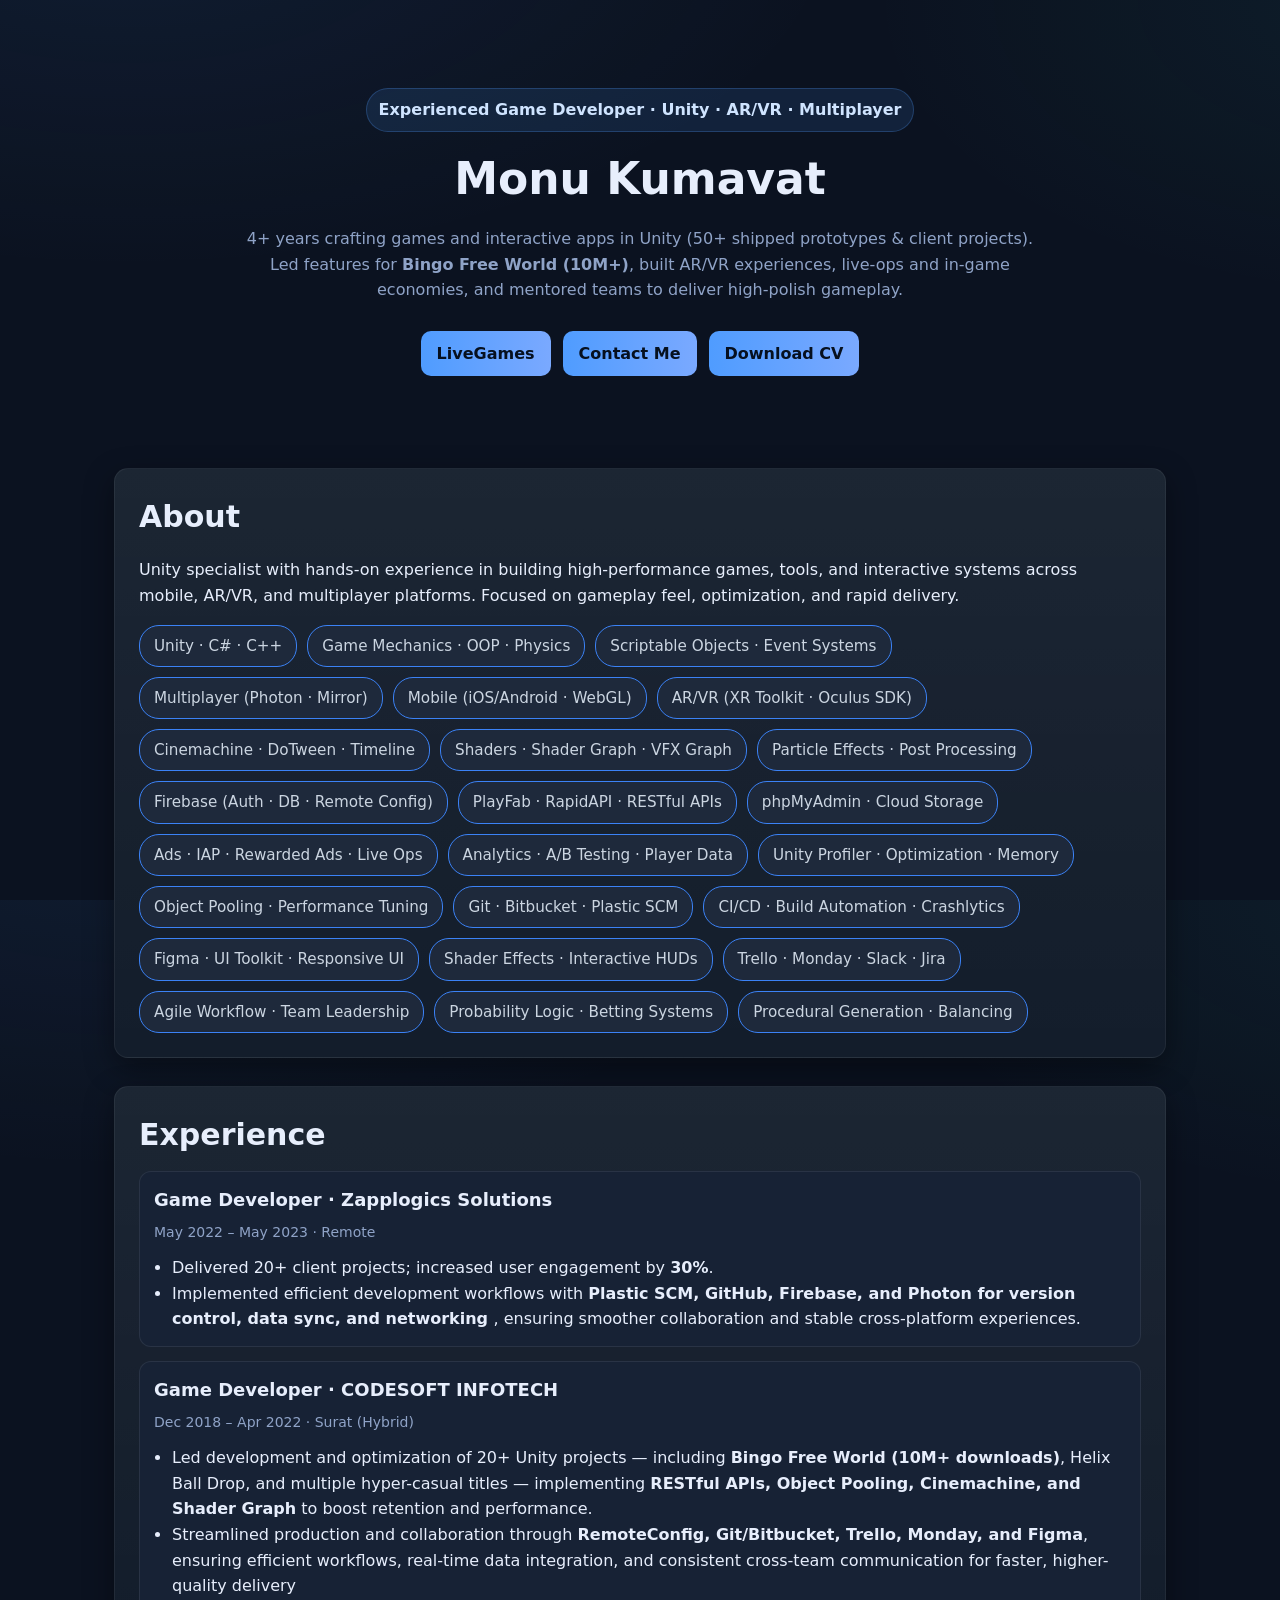
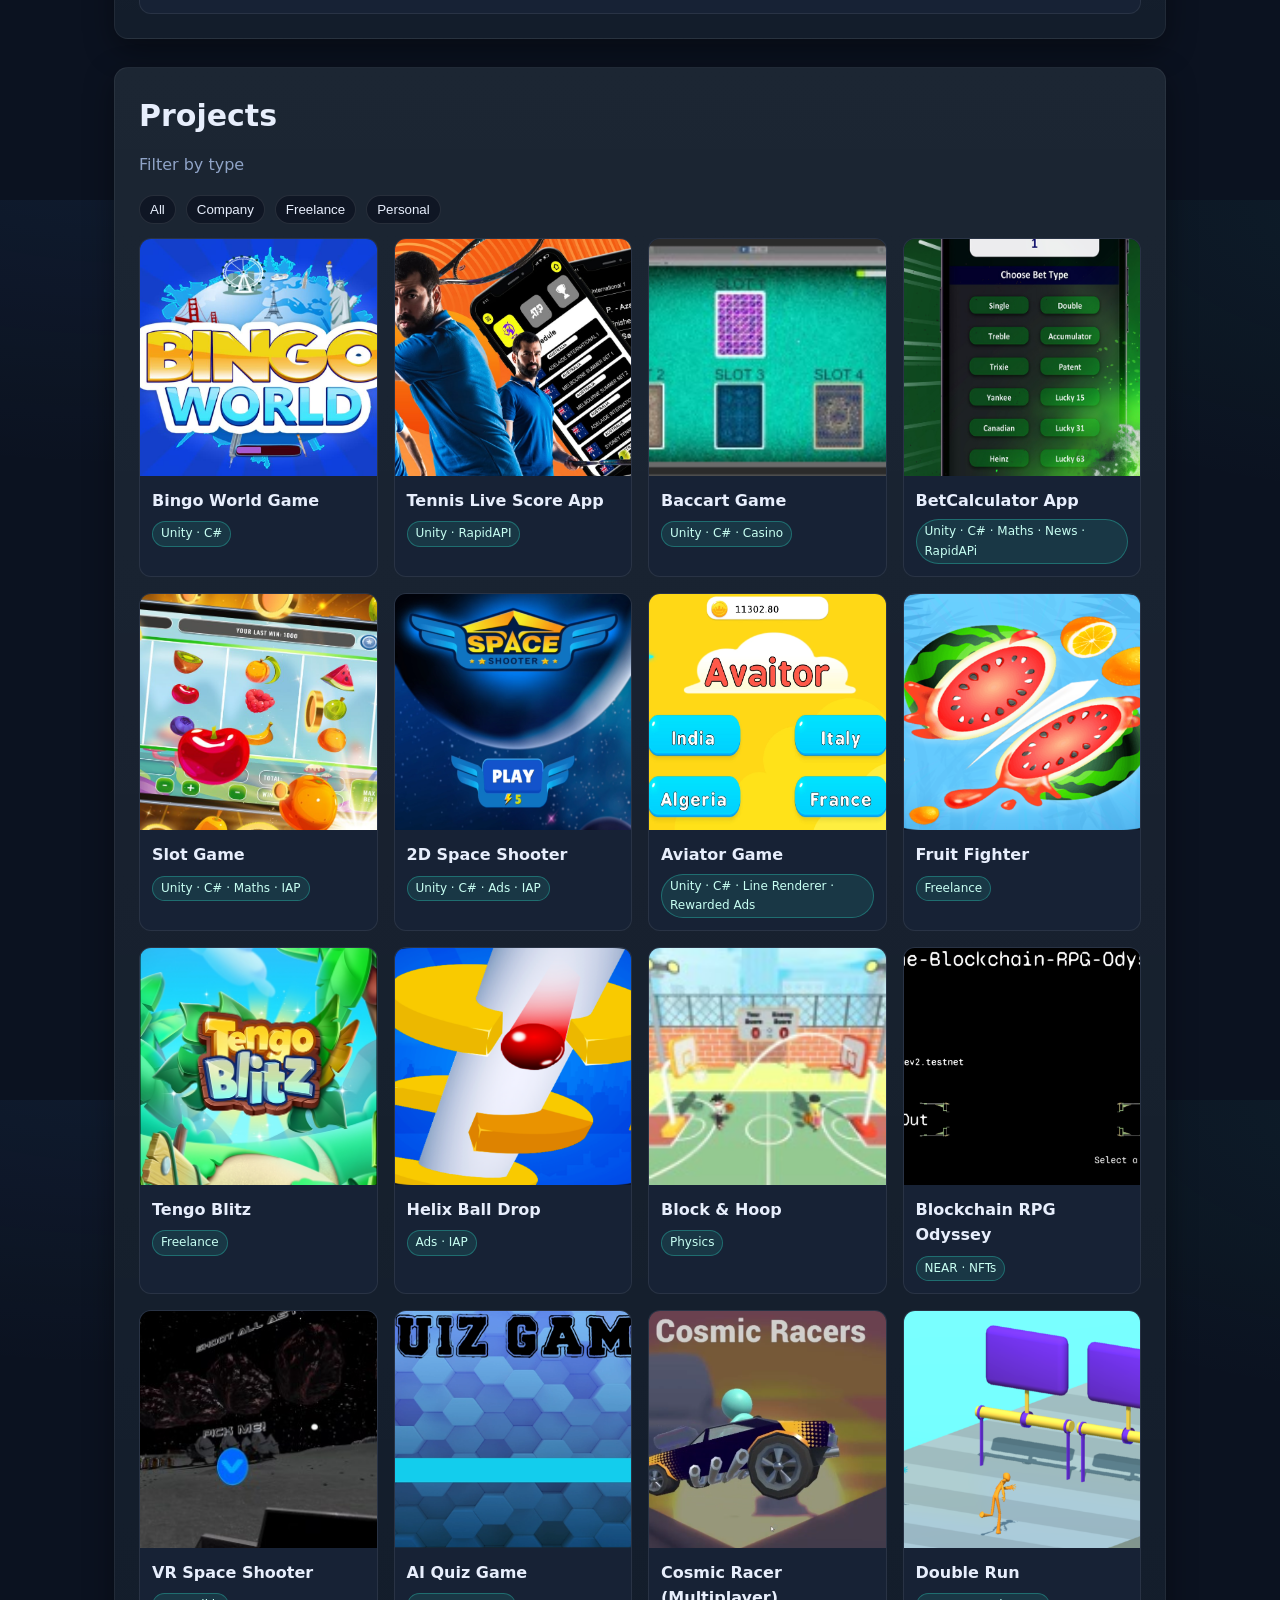
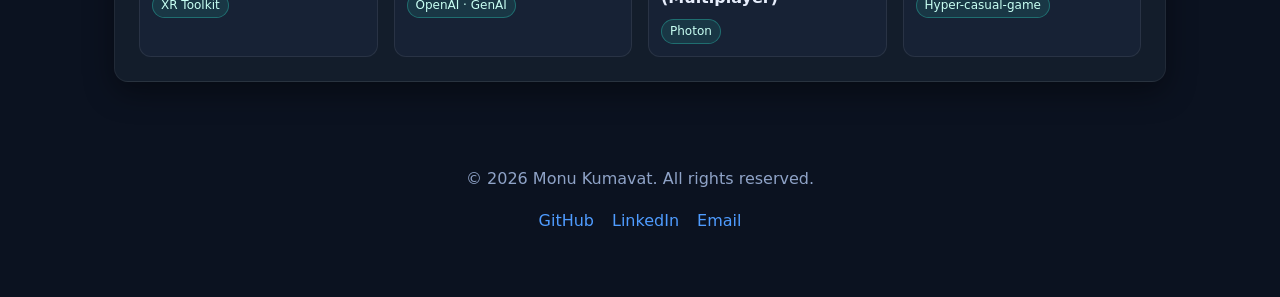
==== commit ec17eaf0: "Added live games" ====
--- a/index.html
+++ b/index.html
@@ -39,8 +39,9 @@
 				Led features for <strong>Bingo Free World (10M+)</strong>, built AR/VR experiences, live-ops and in-game economies, and mentored teams to deliver high-polish gameplay.
 			</p>
 			<div class="cta">
+				<a class="btn" href="https://play.google.com/store/apps/dev?id=6744072743439253685">LiveGames</a>
 				<a class="btn" href="mailto:monukumavat37@gmail.com?subject=Game%20Developer%20Opportunity">Contact Me</a>
-				<a class="btn secondary" href="assets/MonuKumavatResume.pdf" download>Download CV</a>
+				<a class="btn" href="assets/MonuKumavatResume.pdf" download>Download CV</a>
 			</div>
 		</header>
 
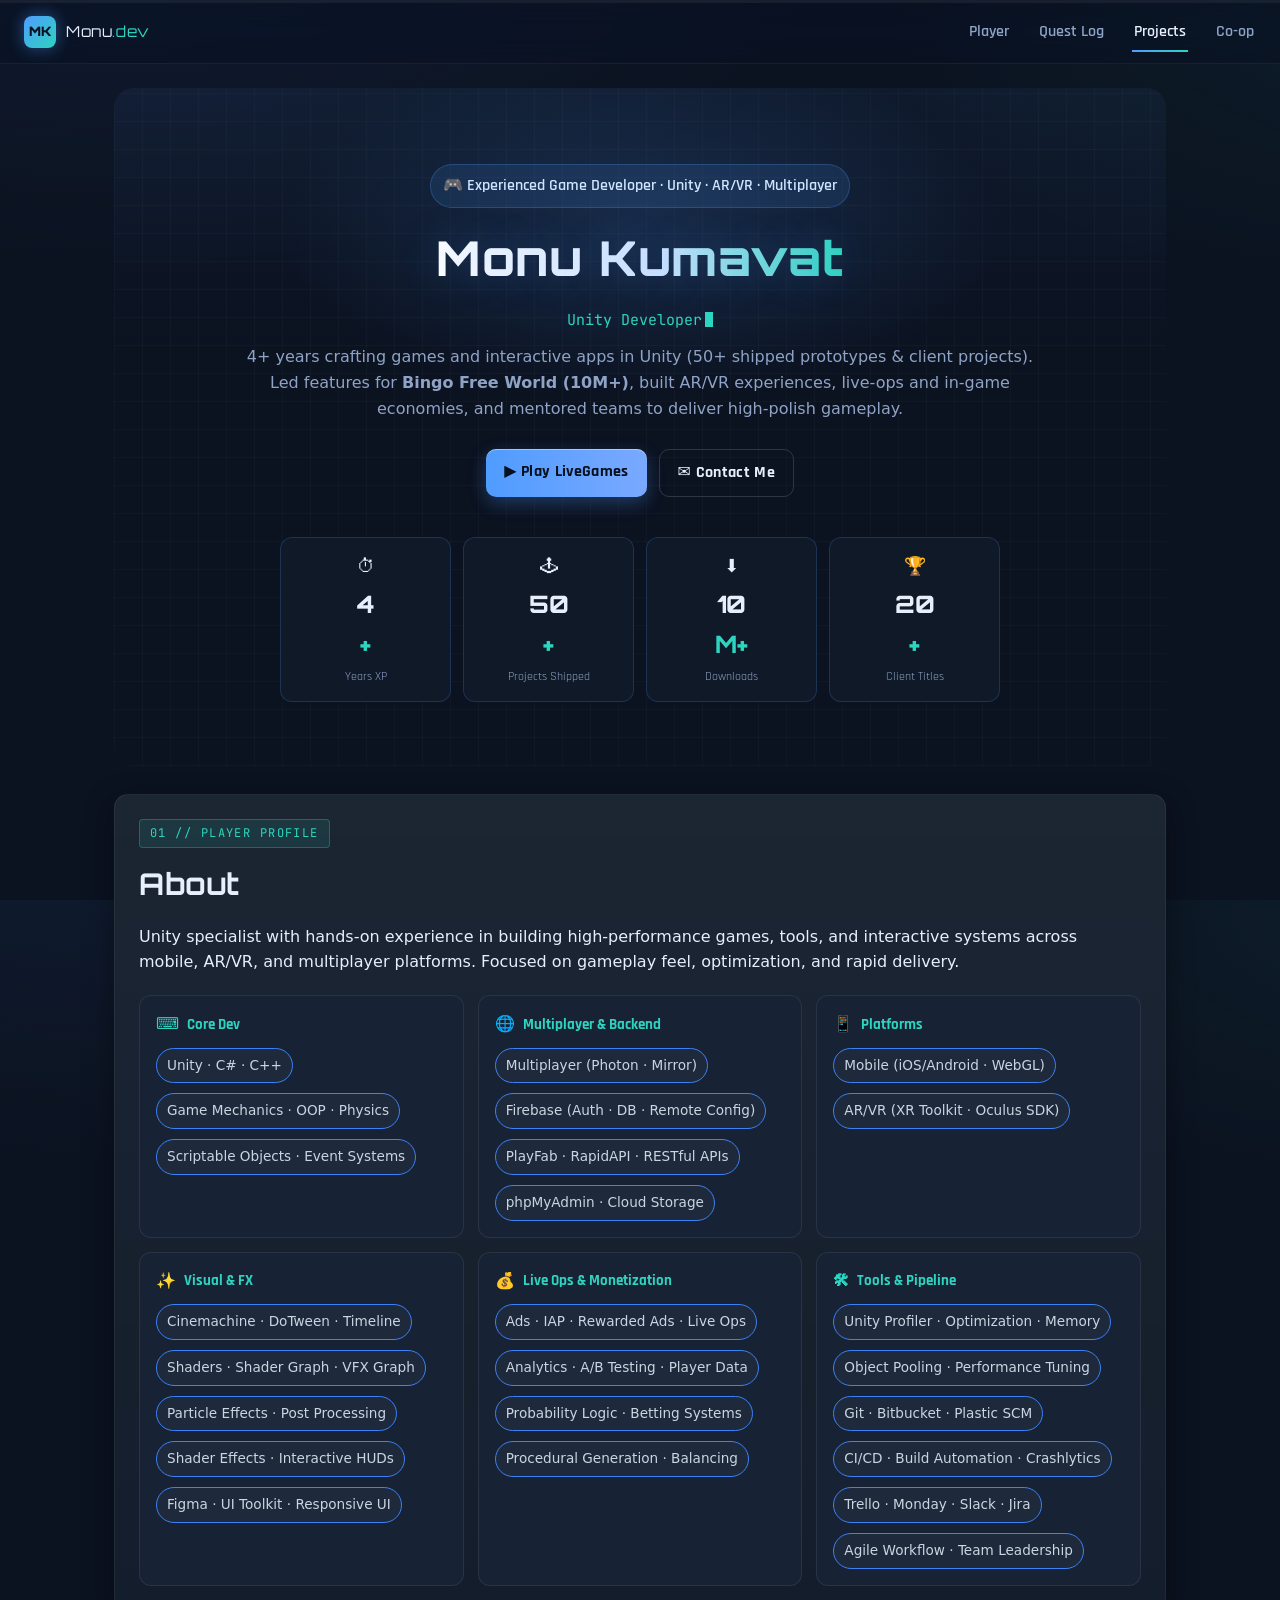
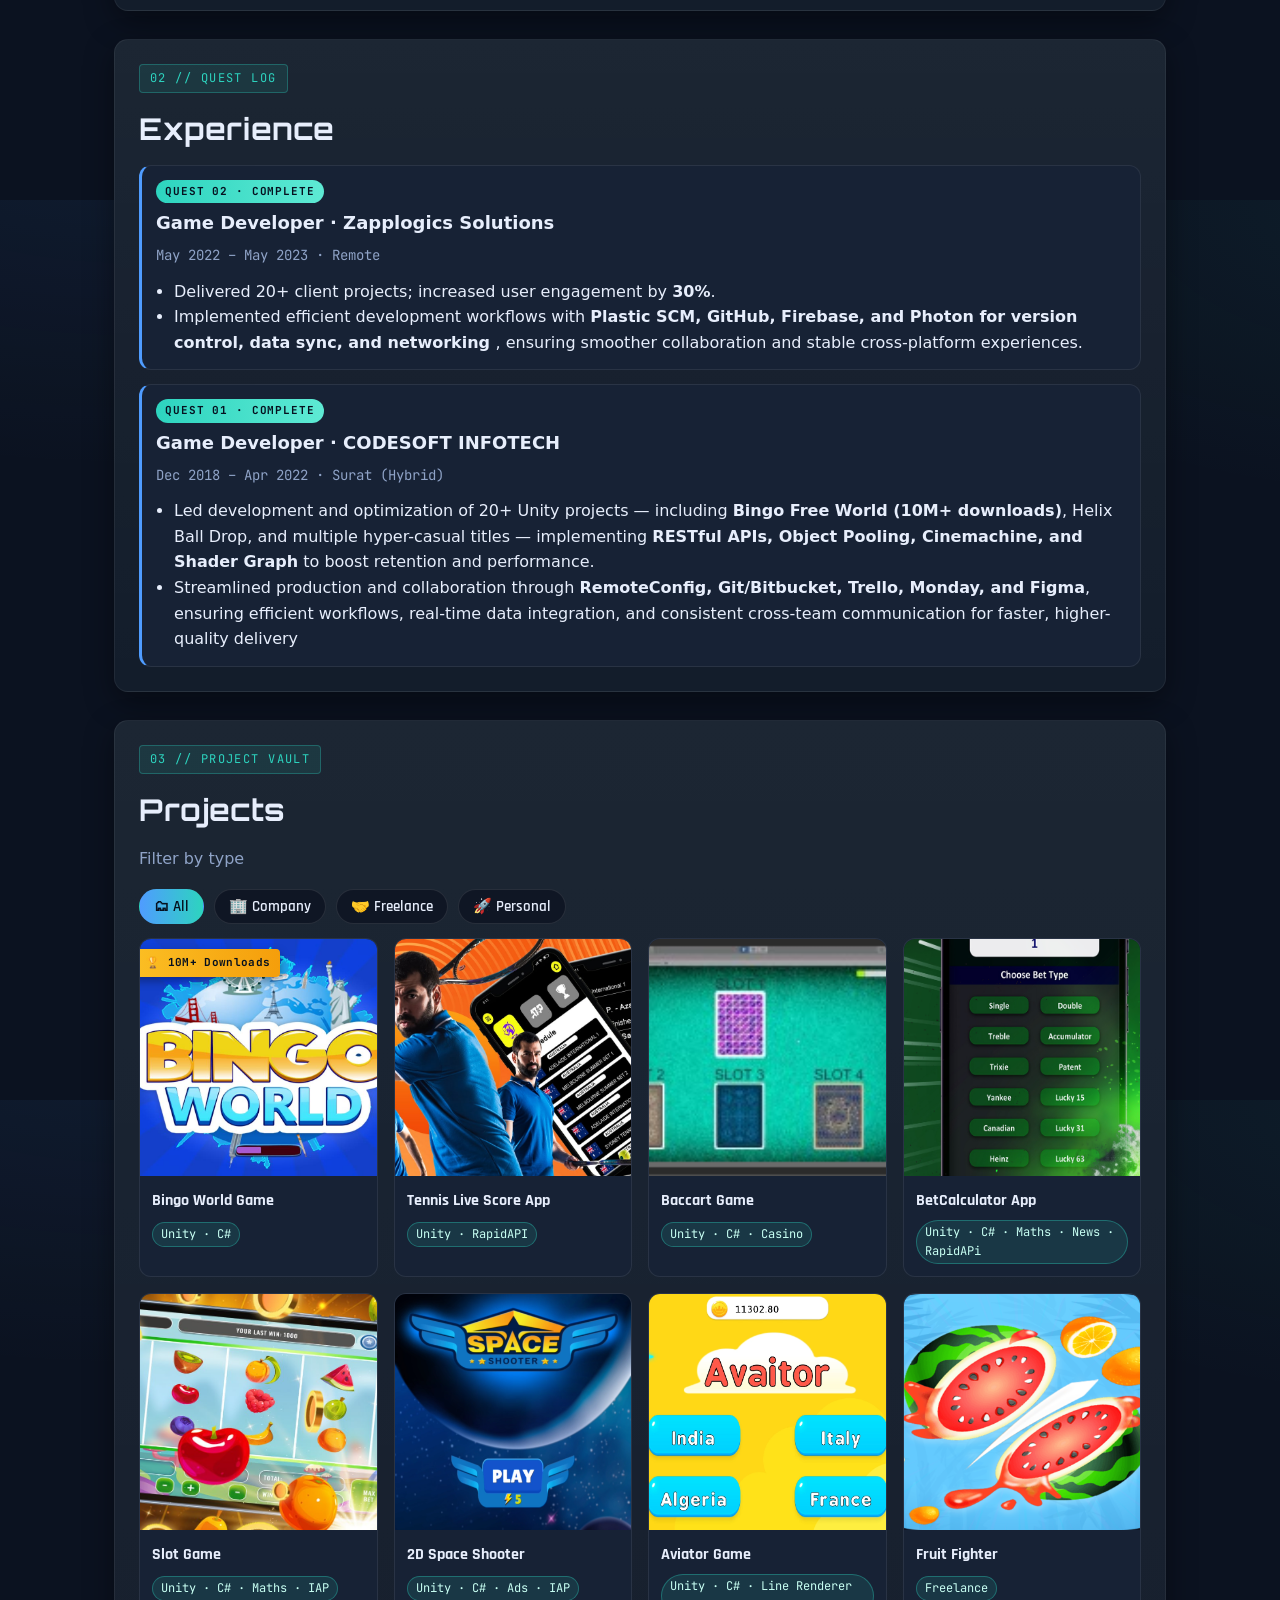
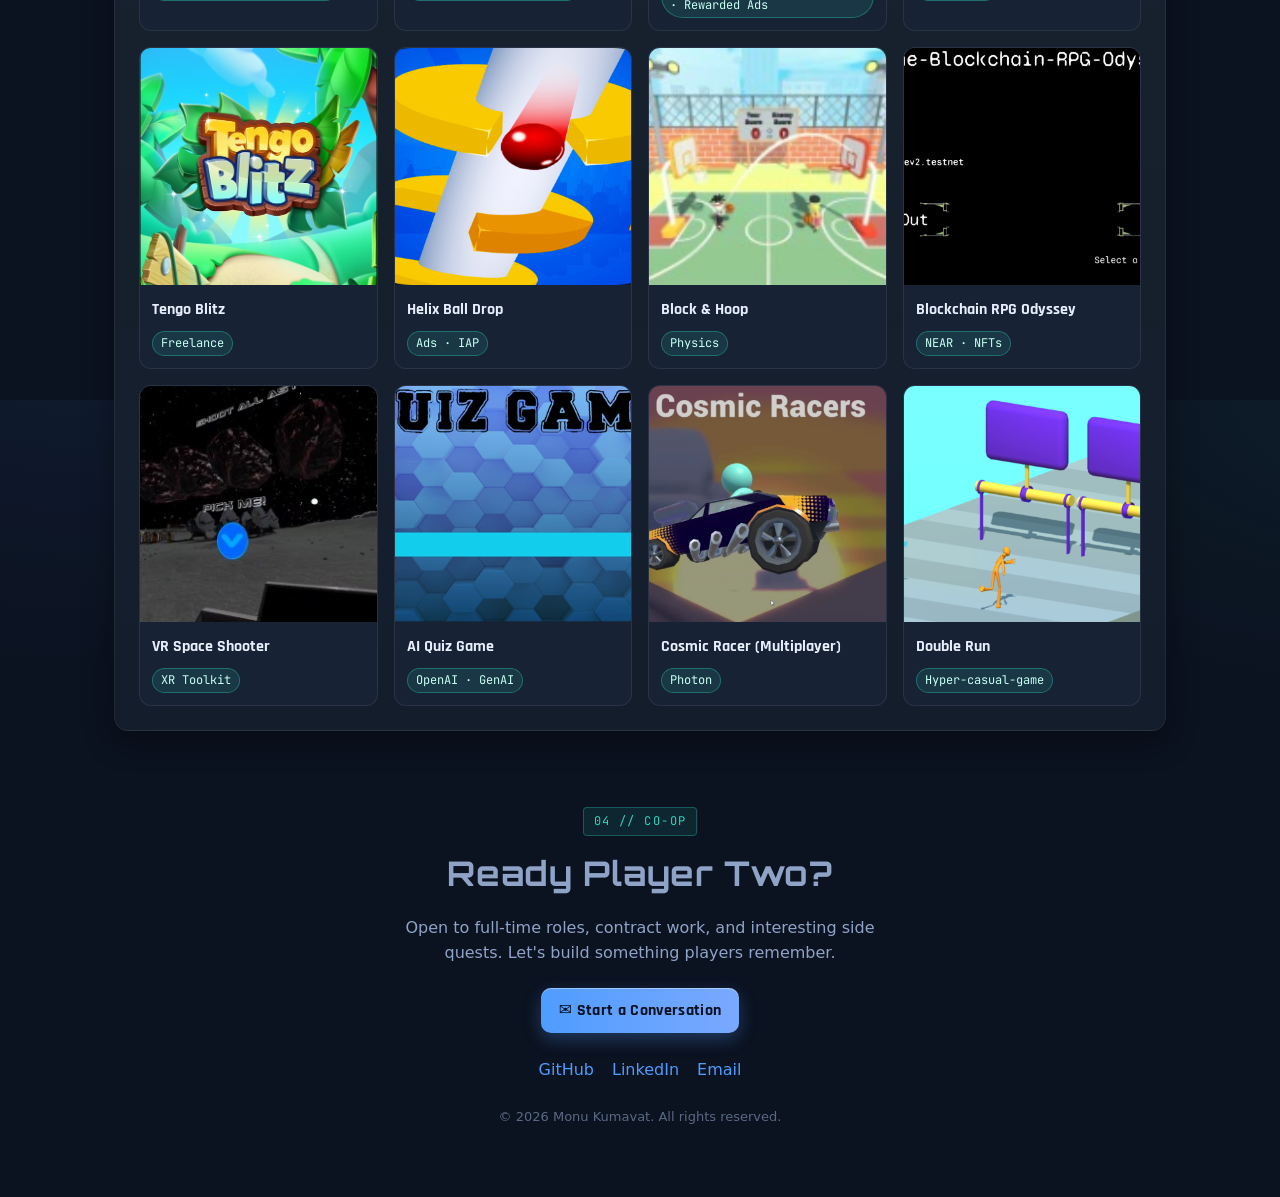
==== commit 40d31281: "update portfolio" ====
--- a/index.html
+++ b/index.html
@@ -11,7 +11,11 @@
 	<meta property="og:type" content="website" />
 	<meta property="og:image" content="assets/images/VRSpaceShooter.png" />
 	<meta name="theme-color" content="#0b1220" />
+	<link rel="icon" href="data:image/svg+xml,%3Csvg xmlns='http://www.w3.org/2000/svg' viewBox='0 0 100 100'%3E%3Crect width='100' height='100' rx='20' fill='%230b1220'/%3E%3Cpath d='M20 55 h8 v-8 h8 v8 h8 v8 h-8 v8 h-8 v-8 h-8 z' fill='%234f9cff'/%3E%3Ccircle cx='72' cy='42' r='6' fill='%232dd4bf'/%3E%3Ccircle cx='58' cy='58' r='6' fill='%232dd4bf'/%3E%3C/svg%3E" />
 	<link rel="preload" href="assets/images/VRSpaceShooter.png" as="image" />
+	<link rel="preconnect" href="https://fonts.googleapis.com" />
+	<link rel="preconnect" href="https://fonts.gstatic.com" crossorigin />
+	<link href="https://fonts.googleapis.com/css2?family=Orbitron:wght@600;700;800;900&family=Rajdhani:wght@500;600;700&family=JetBrains+Mono:wght@400;500;600&display=swap" rel="stylesheet" />
 	<link rel="stylesheet" href="styles.css" />
 	<script type="application/ld+json">
 		{
@@ -30,55 +34,131 @@
 	</script>
 </head>
 <body>
+	<div class="scroll-bar" aria-hidden="true"><span id="scrollFill"></span></div>
+
+	<nav class="hud-nav" data-reveal>
+		<a class="hud-brand" href="#top">
+			<span class="hud-brand-mark">MK</span>
+			<span class="hud-brand-text">Monu<em>.dev</em></span>
+		</a>
+		<button class="hud-toggle" id="navToggle" aria-expanded="false" aria-controls="hudLinks" aria-label="Toggle menu">
+			<span></span><span></span><span></span>
+		</button>
+		<div class="hud-links" id="hudLinks">
+			<a href="#about" data-nav>Player</a>
+			<a href="#experience" data-nav>Quest Log</a>
+			<a href="#projects" data-nav>Projects</a>
+			<a href="#contact" data-nav>Co-op</a>
+		</div>
+	</nav>
+
 	<div class="wrap">
-		<header data-reveal>
-			<span class="pill">Experienced Game Developer · Unity · AR/VR · Multiplayer</span>
-			<h1>Monu Kumavat</h1>
-			<p>
-				4+ years crafting games and interactive apps in Unity (50+ shipped prototypes & client projects).
-				Led features for <strong>Bingo Free World (10M+)</strong>, built AR/VR experiences, live-ops and in-game economies, and mentored teams to deliver high-polish gameplay.
-			</p>
-			<div class="cta">
-				<a class="btn" href="https://play.google.com/store/apps/dev?id=6744072743439253685">LiveGames</a>
-				<a class="btn" href="mailto:monukumavat37@gmail.com?subject=Game%20Developer%20Opportunity">Contact Me</a>
-				<a class="btn" href="assets/MonuKumavatResume.pdf" download>Download CV</a>
+		<header id="top" data-reveal>
+			<canvas class="hero-fx" id="heroCanvas" aria-hidden="true"></canvas>
+			<div class="hero-inner">
+				<span class="pill">🎮 Experienced Game Developer · Unity · AR/VR · Multiplayer</span>
+				<h1>Monu Kumavat</h1>
+				<p class="hero-tagline" id="heroTagline" aria-hidden="true"></p>
+				<p>
+					4+ years crafting games and interactive apps in Unity (50+ shipped prototypes & client projects).
+					Led features for <strong>Bingo Free World (10M+)</strong>, built AR/VR experiences, live-ops and in-game economies, and mentored teams to deliver high-polish gameplay.
+				</p>
+				<div class="cta">
+					<a class="btn" href="https://play.google.com/store/apps/dev?id=6744072743439253685">▶ Play LiveGames</a>
+					<a class="btn secondary" href="mailto:monukumavat37@gmail.com?subject=Game%20Developer%20Opportunity">✉ Contact Me</a>
+				</div>
+
+				<div class="stat-hud" role="group" aria-label="Career stats">
+					<div class="stat-tile">
+						<span class="stat-icon">⏱</span>
+						<span class="stat-num" data-count="4">0</span><span class="stat-suffix">+</span>
+						<span class="stat-label">Years XP</span>
+					</div>
+					<div class="stat-tile">
+						<span class="stat-icon">🕹</span>
+						<span class="stat-num" data-count="50">0</span><span class="stat-suffix">+</span>
+						<span class="stat-label">Projects Shipped</span>
+					</div>
+					<div class="stat-tile">
+						<span class="stat-icon">⬇</span>
+						<span class="stat-num" data-count="10">0</span><span class="stat-suffix">M+</span>
+						<span class="stat-label">Downloads</span>
+					</div>
+					<div class="stat-tile">
+						<span class="stat-icon">🏆</span>
+						<span class="stat-num" data-count="20">0</span><span class="stat-suffix">+</span>
+						<span class="stat-label">Client Titles</span>
+					</div>
+				</div>
 			</div>
 		</header>
 
 		<!-- About -->
-		<section id="about">
+		<section id="about" data-reveal>
+			<span class="eyebrow">01 // PLAYER PROFILE</span>
 			<h2>About</h2>
 			<p>Unity specialist with hands-on experience in building high-performance games, tools, and interactive systems across mobile, AR/VR, and multiplayer platforms. Focused on gameplay feel, optimization, and rapid delivery.</p>
 
-			<div class="skills-tags">
-				<span>Unity · C# · C++</span>
-				<span>Game Mechanics · OOP · Physics</span>
-				<span>Scriptable Objects · Event Systems</span>
-				<span>Multiplayer (Photon · Mirror)</span>
-				<span>Mobile (iOS/Android · WebGL)</span>
-				<span>AR/VR (XR Toolkit · Oculus SDK)</span>
-				<span>Cinemachine · DoTween · Timeline</span>
-				<span>Shaders · Shader Graph · VFX Graph</span>
-				<span>Particle Effects · Post Processing</span>
-				<span>Firebase (Auth · DB · Remote Config)</span>
-				<span>PlayFab · RapidAPI · RESTful APIs</span>
-				<span>phpMyAdmin · Cloud Storage</span>
-				<span>Ads · IAP · Rewarded Ads · Live Ops</span>
-				<span>Analytics · A/B Testing · Player Data</span>
-				<span>Unity Profiler · Optimization · Memory</span>
-				<span>Object Pooling · Performance Tuning</span>
-				<span>Git · Bitbucket · Plastic SCM</span>
-				<span>CI/CD · Build Automation · Crashlytics</span>
-				<span>Figma · UI Toolkit · Responsive UI</span>
-				<span>Shader Effects · Interactive HUDs</span>
-				<span>Trello · Monday · Slack · Jira</span>
-				<span>Agile Workflow · Team Leadership</span>
-				<span>Probability Logic · Betting Systems</span>
-				<span>Procedural Generation · Balancing</span>
+			<div class="loadout">
+				<div class="loadout-slot">
+					<h4><span class="slot-icon">⌨</span> Core Dev</h4>
+					<div class="skills-tags">
+						<span>Unity · C# · C++</span>
+						<span>Game Mechanics · OOP · Physics</span>
+						<span>Scriptable Objects · Event Systems</span>
+					</div>
+				</div>
+				<div class="loadout-slot">
+					<h4><span class="slot-icon">🌐</span> Multiplayer &amp; Backend</h4>
+					<div class="skills-tags">
+						<span>Multiplayer (Photon · Mirror)</span>
+						<span>Firebase (Auth · DB · Remote Config)</span>
+						<span>PlayFab · RapidAPI · RESTful APIs</span>
+						<span>phpMyAdmin · Cloud Storage</span>
+					</div>
+				</div>
+				<div class="loadout-slot">
+					<h4><span class="slot-icon">📱</span> Platforms</h4>
+					<div class="skills-tags">
+						<span>Mobile (iOS/Android · WebGL)</span>
+						<span>AR/VR (XR Toolkit · Oculus SDK)</span>
+					</div>
+				</div>
+				<div class="loadout-slot">
+					<h4><span class="slot-icon">✨</span> Visual &amp; FX</h4>
+					<div class="skills-tags">
+						<span>Cinemachine · DoTween · Timeline</span>
+						<span>Shaders · Shader Graph · VFX Graph</span>
+						<span>Particle Effects · Post Processing</span>
+						<span>Shader Effects · Interactive HUDs</span>
+						<span>Figma · UI Toolkit · Responsive UI</span>
+					</div>
+				</div>
+				<div class="loadout-slot">
+					<h4><span class="slot-icon">💰</span> Live Ops &amp; Monetization</h4>
+					<div class="skills-tags">
+						<span>Ads · IAP · Rewarded Ads · Live Ops</span>
+						<span>Analytics · A/B Testing · Player Data</span>
+						<span>Probability Logic · Betting Systems</span>
+						<span>Procedural Generation · Balancing</span>
+					</div>
+				</div>
+				<div class="loadout-slot">
+					<h4><span class="slot-icon">🛠</span> Tools &amp; Pipeline</h4>
+					<div class="skills-tags">
+						<span>Unity Profiler · Optimization · Memory</span>
+						<span>Object Pooling · Performance Tuning</span>
+						<span>Git · Bitbucket · Plastic SCM</span>
+						<span>CI/CD · Build Automation · Crashlytics</span>
+						<span>Trello · Monday · Slack · Jira</span>
+						<span>Agile Workflow · Team Leadership</span>
+					</div>
+				</div>
 			</div>
 		</section>
 		<!-- Experience -->
 		<section id="experience" data-reveal>
+			<span class="eyebrow">02 // QUEST LOG</span>
 			<h2>Experience</h2>
 			<div class="xp">
 				<!--<article class="xp-item">
@@ -91,6 +171,7 @@
 					</ul>
 				</article>-->
 				<article class="xp-item">
+					<div class="xp-quest">QUEST 02 · COMPLETE</div>
 					<h3>Game Developer · Zapplogics Solutions</h3>
 					<div class="xp-meta">May 2022 – May 2023 · Remote</div>
 					<ul class="xp-bullets">
@@ -99,6 +180,7 @@
 					</ul>
 				</article>
 				<article class="xp-item">
+					<div class="xp-quest">QUEST 01 · COMPLETE</div>
 					<h3>Game Developer · CODESOFT INFOTECH</h3>
 					<div class="xp-meta">Dec 2018 – Apr 2022 · Surat (Hybrid)</div>
 					<ul class="xp-bullets">
@@ -111,18 +193,22 @@
 
 		<!-- Projects -->
 		<section id="projects" data-reveal>
+			<span class="eyebrow">03 // PROJECT VAULT</span>
 			<h2>Projects</h2>
 			<p class="sub">Filter by type</p>
 			<div class="filters" role="tablist" aria-label="Project filters">
-				<button role="tab" aria-selected="true" data-filter="all">All</button>
-				<button role="tab" data-filter="company">Company</button>
-				<button role="tab" data-filter="freelance">Freelance</button>
-				<button role="tab" data-filter="personal">Personal</button>
+				<button role="tab" aria-selected="true" data-filter="all">🗂 All</button>
+				<button role="tab" data-filter="company">🏢 Company</button>
+				<button role="tab" data-filter="freelance">🤝 Freelance</button>
+				<button role="tab" data-filter="personal">🚀 Personal</button>
 			</div>
 			<div class="grid" id="projectGrid">
 				<!-- Company -->
 				<article class="card" data-tags="company" data-open="BingoWorld">
-					<img class="thumb" loading="lazy" src="assets/images/BingoWorld.jpg" alt="Bingo World game thumbnail" />
+					<div class="thumb-wrap">
+						<span class="ribbon">🏆 10M+ Downloads</span>
+						<img class="thumb" loading="lazy" src="assets/images/BingoWorld.jpg" alt="Bingo World game thumbnail" />
+					</div>
 					<div class="card-body">
 						<h3>Bingo World Game</h3>
 						<span class="badge">Unity · C# </span>
@@ -130,7 +216,7 @@
 				</article>
 
 				<article class="card" data-tags="company" data-open="TennisLiveScoreApp">
-					<img class="thumb" loading="lazy" src="assets/images/Tennis Live app.jpg" alt="Tennis Live Score App thumbnail" />
+					<div class="thumb-wrap"><img class="thumb" loading="lazy" src="assets/images/Tennis Live app.jpg" alt="Tennis Live Score App thumbnail" /></div>
 					<div class="card-body">
 						<h3>Tennis Live Score App</h3>
 						<span class="badge">Unity · RapidAPI</span>
@@ -138,7 +224,7 @@
 				</article>
 
 				<article class="card" data-tags="company" data-open="Baccart">
-					<img class="thumb" loading="lazy" src="assets/zapplogics/Baccarat_lobby.png" alt="Baccarat_lobby game thumbnail" />
+					<div class="thumb-wrap"><img class="thumb" loading="lazy" src="assets/zapplogics/Baccarat_lobby.png" alt="Baccarat_lobby game thumbnail" /></div>
 					<div class="card-body">
 						<h3>Baccart Game</h3>
 						<span class="badge">Unity · C# · Casino</span>
@@ -146,7 +232,7 @@
 				</article>
 
 				<article class="card" data-tags="company" data-open="BetCalculator">
-					<img class="thumb" loading="lazy" src="assets/zapplogics/BetCalculator.jpg" alt="BetCalculator app thumbnail" />
+					<div class="thumb-wrap"><img class="thumb" loading="lazy" src="assets/zapplogics/BetCalculator.jpg" alt="BetCalculator app thumbnail" /></div>
 					<div class="card-body">
 						<h3>BetCalculator App</h3>
 						<span class="badge">Unity · C# · Maths · News · RapidAPi  </span>
@@ -154,7 +240,7 @@
 				</article>
 
 				<article class="card" data-tags="company" data-open="SlotGame">
-					<img class="thumb" loading="lazy" src="assets/Slot/SlotGame.jpg" alt="SlotGame thumbnail" />
+					<div class="thumb-wrap"><img class="thumb" loading="lazy" src="assets/Slot/SlotGame.jpg" alt="SlotGame thumbnail" /></div>
 					<div class="card-body">
 						<h3>Slot Game</h3>
 						<span class="badge">Unity · C# · Maths · IAP  </span>
@@ -162,7 +248,7 @@
 				</article>
 
 				<article class="card" data-tags="company" data-open="spaceshooter">
-					<img class="thumb" loading="lazy" src="assets/zapplogics/spaceshooter.png" alt="spaceshooter thumbnail" />
+					<div class="thumb-wrap"><img class="thumb" loading="lazy" src="assets/zapplogics/spaceshooter.png" alt="spaceshooter thumbnail" /></div>
 					<div class="card-body">
 						<h3>2D Space Shooter</h3>
 						<span class="badge">Unity · C# · Ads · IAP  </span>
@@ -170,7 +256,7 @@
 				</article>
 
 				<article class="card" data-tags="company" data-open="Aviator">
-					<img class="thumb" loading="lazy" src="assets/zapplogics/Aviator.png" alt="Aviator thumbnail" />
+					<div class="thumb-wrap"><img class="thumb" loading="lazy" src="assets/zapplogics/Aviator.png" alt="Aviator thumbnail" /></div>
 					<div class="card-body">
 						<h3>Aviator Game</h3>
 						<span class="badge">Unity · C# · Line Renderer · Rewarded Ads  </span>
@@ -179,41 +265,41 @@
 
 				<!-- Freelance -->
 				<article class="card" data-tags="freelance" data-open="fruitfighter">
-					<img class="thumb" loading="lazy" src="assets/images/fruit fighter.png" alt="Fruit Fighter game thumbnail" />
+					<div class="thumb-wrap"><img class="thumb" loading="lazy" src="assets/images/fruit fighter.png" alt="Fruit Fighter game thumbnail" /></div>
 					<div class="card-body"><h3>Fruit Fighter</h3><span class="badge">Freelance</span></div>
 				</article>
 				<article class="card" data-tags="freelance" data-open="TengoBlitz">
-					<img class="thumb" loading="lazy" src="assets/images/TengoBlitz.png" alt="Tengo Blitz puzzle game thumbnail" />
+					<div class="thumb-wrap"><img class="thumb" loading="lazy" src="assets/images/TengoBlitz.png" alt="Tengo Blitz puzzle game thumbnail" /></div>
 					<div class="card-body"><h3>Tengo Blitz</h3><span class="badge">Freelance</span></div>
 				</article>
 				<article class="card" data-tags="freelance" data-open="helixballdrop">
-					<img class="thumb" loading="lazy" src="assets/images/helix ball drop.png" alt="Helix Ball Drop hyper-casual game thumbnail" />
+					<div class="thumb-wrap"><img class="thumb" loading="lazy" src="assets/images/helix ball drop.png" alt="Helix Ball Drop hyper-casual game thumbnail" /></div>
 					<div class="card-body"><h3>Helix Ball Drop</h3><span class="badge">Ads · IAP</span></div>
 				</article>
 				<article class="card" data-tags="freelance" data-open="blockandHoop">
-					<img class="thumb" loading="lazy" src="assets/images/blockandHoop.png" alt="Block and Hoop puzzle game thumbnail" />
+					<div class="thumb-wrap"><img class="thumb" loading="lazy" src="assets/images/blockandHoop.png" alt="Block and Hoop puzzle game thumbnail" /></div>
 					<div class="card-body"><h3>Block & Hoop</h3><span class="badge">Physics</span></div>
 				</article>
 
 				<!-- Personal -->
 				<article class="card" data-tags="personal" data-open="blockchainRpgModal">
-					<img class="thumb" loading="lazy" src="assets/images/RPGOdyssey.png" alt="Blockchain RPG Odyssey thumbnail" />
+					<div class="thumb-wrap"><img class="thumb" loading="lazy" src="assets/images/RPGOdyssey.png" alt="Blockchain RPG Odyssey thumbnail" /></div>
 					<div class="card-body"><h3>Blockchain RPG Odyssey</h3><span class="badge">NEAR · NFTs</span></div>
 				</article>
 				<article class="card" data-tags="personal" data-open="VRSpaceShooter">
-					<img class="thumb" loading="lazy" src="assets/images/VRSpaceShooter.png" alt="VR Space Shooter thumbnail" />
+					<div class="thumb-wrap"><img class="thumb" loading="lazy" src="assets/images/VRSpaceShooter.png" alt="VR Space Shooter thumbnail" /></div>
 					<div class="card-body"><h3>VR Space Shooter</h3><span class="badge">XR Toolkit</span></div>
 				</article>
 				<article class="card" data-tags="personal" data-open="AIQuizGame">
-					<img class="thumb" loading="lazy" src="assets/images/AIQuizGame.png" alt="AI Quiz Game thumbnail" />
+					<div class="thumb-wrap"><img class="thumb" loading="lazy" src="assets/images/AIQuizGame.png" alt="AI Quiz Game thumbnail" /></div>
 					<div class="card-body"><h3>AI Quiz Game</h3><span class="badge">OpenAI · GenAI</span></div>
 				</article>
 				<article class="card" data-tags="personal" data-open="CarRaceMultiplayer">
-					<img class="thumb" loading="lazy" src="assets/images/CarRaceMultiplayer.png" alt="Multiplayer car race thumbnail" />
+					<div class="thumb-wrap"><img class="thumb" loading="lazy" src="assets/images/CarRaceMultiplayer.png" alt="Multiplayer car race thumbnail" /></div>
 					<div class="card-body"><h3>Cosmic Racer (Multiplayer)</h3><span class="badge">Photon</span></div>
 				</article>
 				<article class="card" data-tags="personal" data-open="doubleRun">
-					<img class="thumb" loading="lazy" src="assets/images/doubleRun.png" alt="Double Run dual-control runner thumbnail" />
+					<div class="thumb-wrap"><img class="thumb" loading="lazy" src="assets/images/doubleRun.png" alt="Double Run dual-control runner thumbnail" /></div>
 					<div class="card-body"><h3>Double Run</h3><span class="badge">Hyper-casual-game</span></div>
 				</article>
 			</div>
@@ -232,13 +318,19 @@
 		</section>-->
 
 		<!-- Contact / Footer -->
-		<footer>
-			<p>© <span id="y"></span> Monu Kumavat. All rights reserved.</p>
+		<footer id="contact" data-reveal>
+			<span class="eyebrow">04 // CO-OP</span>
+			<h2 class="footer-title">Ready Player Two?</h2>
+			<p class="footer-sub">Open to full-time roles, contract work, and interesting side quests. Let's build something players remember.</p>
+			<div class="cta">
+				<a class="btn" href="mailto:monukumavat37@gmail.com?subject=Game%20Developer%20Opportunity">✉ Start a Conversation</a>
+			</div>
 			<div class="links">
 				<a rel="noopener" target="_blank" href="https://github.com/monu37">GitHub</a>
 				<a rel="noopener" target="_blank" href="https://www.linkedin.com/in/monu-kumavat/">LinkedIn</a>
-				<a href="monukumavat37@gmail.com">Email</a>
-			</div>
+				<a href="mailto:monukumavat37@gmail.com">Email</a>
+			</div>
+			<p class="copyright">© <span id="y"></span> Monu Kumavat. All rights reserved.</p>
 		</footer>
 	</div>
 
@@ -481,6 +573,28 @@
 					(Note: The in-game title “Avaitor” appears due to an early prototype build; the updated version was not recorded.)
 					This project demonstrates advanced skills in real-time probability systems, Unity animation, responsive UI design, and mobile optimization.
 				</p>
+
+				<!-- Live crash-math demo: the actual RNG/cashout logic, running client-side -->
+				<div class="demo-widget" id="crashDemo">
+					<div class="demo-head">
+						<span class="demo-tag">▶ LIVE DEMO — the real crash math, running in your browser</span>
+						<span class="demo-balance">💰 <span id="crashBalance">1000</span> coins <button class="demo-reset" id="crashReset" title="Reset demo balance">↻</button></span>
+					</div>
+					<div class="demo-stage">
+						<div class="demo-multiplier" id="crashMultiplier">1.00x</div>
+						<div class="demo-status" id="crashStatus">Pick a bet and launch the plane</div>
+					</div>
+					<div class="demo-controls">
+						<div class="chip-row" id="chipRow">
+							<button class="chip is-active" data-bet="10">10</button>
+							<button class="chip" data-bet="50">50</button>
+							<button class="chip" data-bet="100">100</button>
+						</div>
+						<button class="demo-btn" id="crashLaunchBtn">🚀 Place Bet &amp; Launch</button>
+						<button class="demo-btn cashout" id="crashCashoutBtn" disabled>💸 Cash Out</button>
+					</div>
+					<div class="demo-log" id="crashLog" aria-live="polite"></div>
+				</div>
 			</div>
 		</div>
 	</div>
@@ -643,6 +757,167 @@
 			entries.forEach(e => { if (e.isIntersecting) { e.target.classList.add('is-in'); io.unobserve(e.target); } });
 		}, { threshold: .1 });
 		document.querySelectorAll('[data-reveal]').forEach(el => io.observe(el));
+
+		// Scroll progress bar
+		const scrollFill = document.getElementById('scrollFill');
+		function updateScrollBar() {
+			const h = document.documentElement;
+			const scrolled = (h.scrollTop) / (h.scrollHeight - h.clientHeight) * 100;
+			if (scrollFill) scrollFill.style.width = scrolled + '%';
+		}
+		document.addEventListener('scroll', updateScrollBar, { passive: true });
+		updateScrollBar();
+
+		// HUD nav: shrink on scroll + mobile toggle
+		const hudNav = document.querySelector('.hud-nav');
+		document.addEventListener('scroll', () => {
+			hudNav?.classList.toggle('is-scrolled', window.scrollY > 40);
+		}, { passive: true });
+
+		const navToggle = document.getElementById('navToggle');
+		const hudLinks = document.getElementById('hudLinks');
+		navToggle?.addEventListener('click', () => {
+			const open = hudLinks.classList.toggle('is-open');
+			navToggle.setAttribute('aria-expanded', String(open));
+		});
+		document.querySelectorAll('#hudLinks a').forEach(a => a.addEventListener('click', () => {
+			hudLinks.classList.remove('is-open');
+			navToggle?.setAttribute('aria-expanded', 'false');
+		}));
+
+		// Scroll-spy: highlight active nav link
+		const navLinks = document.querySelectorAll('[data-nav]');
+		const spySections = ['about', 'experience', 'projects', 'contact']
+			.map(id => document.getElementById(id))
+			.filter(Boolean);
+		const spyIO = new IntersectionObserver((entries) => {
+			entries.forEach(entry => {
+				if (entry.isIntersecting) {
+					navLinks.forEach(l => l.classList.remove('is-active'));
+					const match = document.querySelector(`[data-nav][href="#${entry.target.id}"]`);
+					match?.classList.add('is-active');
+				}
+			});
+		}, { rootMargin: '-45% 0px -50% 0px' });
+		spySections.forEach(s => spyIO.observe(s));
+
+		// Animated stat counters (count up once in view)
+		const statNums = document.querySelectorAll('.stat-num');
+		const statIO = new IntersectionObserver((entries) => {
+			entries.forEach(entry => {
+				if (!entry.isIntersecting) return;
+				const el = entry.target;
+				const target = parseInt(el.dataset.count, 10) || 0;
+				const duration = 1200;
+				const start = performance.now();
+				function tick(now) {
+					const p = Math.min((now - start) / duration, 1);
+					el.textContent = Math.round(target * (1 - Math.pow(1 - p, 3)));
+					if (p < 1) requestAnimationFrame(tick);
+				}
+				requestAnimationFrame(tick);
+				statIO.unobserve(el);
+			});
+		}, { threshold: .5 });
+		statNums.forEach(el => statIO.observe(el));
+
+		// Hero tagline typewriter
+		const taglineEl = document.getElementById('heroTagline');
+		const taglines = ['Unity Developer', 'AR / VR Builder', 'Multiplayer Engineer', 'Live-Ops Designer'];
+		const reduceMotion = window.matchMedia('(prefers-reduced-motion: reduce)').matches;
+		if (taglineEl && !reduceMotion) {
+			let tIdx = 0, cIdx = 0, deleting = false;
+			function typeTick() {
+				const full = taglines[tIdx];
+				cIdx += deleting ? -1 : 1;
+				taglineEl.textContent = full.slice(0, cIdx);
+				let delay = deleting ? 40 : 80;
+				if (!deleting && cIdx === full.length) { delay = 1400; deleting = true; }
+				else if (deleting && cIdx === 0) { deleting = false; tIdx = (tIdx + 1) % taglines.length; delay = 300; }
+				setTimeout(typeTick, delay);
+			}
+			typeTick();
+		} else if (taglineEl) {
+			taglineEl.textContent = taglines[0];
+		}
+
+		// Hero canvas: lightweight starfield/particle FX
+		(function () {
+			const canvas = document.getElementById('heroCanvas');
+			const header = document.getElementById('top');
+			if (!canvas || !header || reduceMotion) return;
+			const ctx = canvas.getContext('2d');
+			let w, h, particles, running = false, raf;
+			const mouse = { x: -9999, y: -9999 };
+
+			function resize() {
+				const rect = header.getBoundingClientRect();
+				w = canvas.width = rect.width;
+				h = canvas.height = rect.height;
+				const count = Math.min(90, Math.floor((w * h) / 14000));
+				particles = Array.from({ length: count }, () => ({
+					x: Math.random() * w,
+					y: Math.random() * h,
+					r: Math.random() * 1.6 + 0.4,
+					vx: (Math.random() - 0.5) * 0.25,
+					vy: (Math.random() - 0.5) * 0.25,
+				}));
+			}
+
+			function draw() {
+				ctx.clearRect(0, 0, w, h);
+				for (const p of particles) {
+					p.x += p.vx; p.y += p.vy;
+					if (p.x < 0 || p.x > w) p.vx *= -1;
+					if (p.y < 0 || p.y > h) p.vy *= -1;
+					const dx = p.x - mouse.x, dy = p.y - mouse.y;
+					const dist = Math.sqrt(dx * dx + dy * dy);
+					if (dist < 120) { p.x += dx / dist * 0.6; p.y += dy / dist * 0.6; }
+					ctx.beginPath();
+					ctx.arc(p.x, p.y, p.r, 0, Math.PI * 2);
+					ctx.fillStyle = 'rgba(150,190,255,.55)';
+					ctx.fill();
+				}
+				for (let i = 0; i < particles.length; i++) {
+					for (let j = i + 1; j < particles.length; j++) {
+						const a = particles[i], b = particles[j];
+						const dx = a.x - b.x, dy = a.y - b.y;
+						const d2 = dx * dx + dy * dy;
+						if (d2 < 120 * 120) {
+							ctx.strokeStyle = `rgba(79,156,255,${0.12 * (1 - d2 / (120 * 120))})`;
+							ctx.lineWidth = 1;
+							ctx.beginPath();
+							ctx.moveTo(a.x, a.y);
+							ctx.lineTo(b.x, b.y);
+							ctx.stroke();
+						}
+					}
+				}
+				raf = requestAnimationFrame(draw);
+			}
+
+			function start() { if (!running) { running = true; raf = requestAnimationFrame(draw); } }
+			function stop() { running = false; cancelAnimationFrame(raf); }
+
+			header.addEventListener('mousemove', (e) => {
+				const rect = header.getBoundingClientRect();
+				mouse.x = e.clientX - rect.left;
+				mouse.y = e.clientY - rect.top;
+				header.style.setProperty('--mx', mouse.x + 'px');
+				header.style.setProperty('--my', mouse.y + 'px');
+			});
+			header.addEventListener('mouseleave', () => { mouse.x = -9999; mouse.y = -9999; });
+
+			const visIO = new IntersectionObserver((entries) => {
+				entries.forEach(e => e.isIntersecting ? start() : stop());
+			}, { threshold: 0 });
+			visIO.observe(header);
+
+			resize();
+			window.addEventListener('resize', resize);
+			if (document.fonts && document.fonts.ready) document.fonts.ready.then(resize);
+			if (window.ResizeObserver) new ResizeObserver(resize).observe(header);
+		})();
 
 		// Filters
 		const grid = document.getElementById('projectGrid');
@@ -821,6 +1096,143 @@
 		})();
 	</script>
 
+	<!-- ===== Live Crash-Math Demo (Aviator) ===== -->
+	<script>
+		(function () {
+			const root = document.getElementById('crashDemo');
+			if (!root) return;
+
+			const balanceEl = document.getElementById('crashBalance');
+			const multEl = document.getElementById('crashMultiplier');
+			const statusEl = document.getElementById('crashStatus');
+			const launchBtn = document.getElementById('crashLaunchBtn');
+			const cashoutBtn = document.getElementById('crashCashoutBtn');
+			const resetBtn = document.getElementById('crashReset');
+			const logEl = document.getElementById('crashLog');
+			const chips = Array.from(root.querySelectorAll('.chip'));
+
+			const STORE_KEY = 'mk_crash_demo_balance';
+			let balance = parseInt(localStorage.getItem(STORE_KEY), 10);
+			if (!Number.isFinite(balance) || balance < 0) balance = 1000;
+
+			let bet = 10;
+			let phase = 'idle'; // idle | flying | crashed
+			let crashPoint = 1;
+			let startTime = 0;
+			let tickHandle = null;
+			let currentMultiplier = 1;
+
+			function saveBalance() {
+				try { localStorage.setItem(STORE_KEY, String(balance)); } catch (e) { }
+			}
+
+			function renderBalance() {
+				balanceEl.textContent = balance;
+			}
+
+			function log(kind, text) {
+				const row = document.createElement('div');
+				row.className = 'demo-log-row ' + kind;
+				row.textContent = text;
+				logEl.prepend(row);
+				while (logEl.children.length > 5) logEl.removeChild(logEl.lastChild);
+			}
+
+			// Fair-ish crash curve: 99% RTP style long-tail distribution, clamped for demo sanity.
+			function rollCrashPoint() {
+				const r = Math.max(Math.random(), 1e-6);
+				const point = 0.99 / r;
+				return Math.max(1.01, Math.min(point, 25));
+			}
+
+			chips.forEach(chip => {
+				chip.addEventListener('click', () => {
+					if (phase !== 'idle') return;
+					chips.forEach(c => c.classList.remove('is-active'));
+					chip.classList.add('is-active');
+					bet = parseInt(chip.dataset.bet, 10);
+				});
+			});
+
+			function setMultiplierDisplay(m) {
+				multEl.textContent = m.toFixed(2) + 'x';
+				multEl.classList.toggle('is-hot', m >= 2);
+				multEl.classList.toggle('is-danger', m >= 5);
+			}
+
+			function endRound(resetDelay) {
+				clearInterval(tickHandle);
+				launchBtn.disabled = false;
+				cashoutBtn.disabled = true;
+				chips.forEach(c => c.disabled = false);
+				setTimeout(() => {
+					phase = 'idle';
+					setMultiplierDisplay(1);
+					statusEl.textContent = 'Pick a bet and launch the plane';
+				}, resetDelay);
+			}
+
+			launchBtn.addEventListener('click', () => {
+				if (phase !== 'idle') return;
+				if (balance < bet) {
+					statusEl.textContent = "Not enough coins — hit ↻ to reset the demo balance";
+					return;
+				}
+				balance -= bet;
+				renderBalance();
+				saveBalance();
+
+				phase = 'flying';
+				crashPoint = rollCrashPoint();
+				startTime = performance.now();
+				currentMultiplier = 1;
+				setMultiplierDisplay(1);
+				statusEl.textContent = 'Flying… cash out before it crashes!';
+				launchBtn.disabled = true;
+				cashoutBtn.disabled = false;
+				chips.forEach(c => c.disabled = true);
+
+				tickHandle = setInterval(() => {
+					const elapsed = (performance.now() - startTime) / 1000;
+					currentMultiplier = Math.exp(elapsed * 0.16);
+					if (currentMultiplier >= crashPoint) {
+						currentMultiplier = crashPoint;
+						setMultiplierDisplay(currentMultiplier);
+						statusEl.textContent = '💥 Crashed at ' + currentMultiplier.toFixed(2) + 'x — bet lost';
+						log('lost', 'Crashed @ ' + currentMultiplier.toFixed(2) + 'x · -' + bet);
+						phase = 'crashed';
+						endRound(1400);
+						return;
+					}
+					setMultiplierDisplay(currentMultiplier);
+				}, 60);
+			});
+
+			cashoutBtn.addEventListener('click', () => {
+				if (phase !== 'flying') return;
+				clearInterval(tickHandle);
+				const winnings = Math.round(bet * currentMultiplier);
+				balance += winnings;
+				renderBalance();
+				saveBalance();
+				statusEl.textContent = '✅ Cashed out at ' + currentMultiplier.toFixed(2) + 'x — +' + winnings + ' coins';
+				log('won', 'Cashed out @ ' + currentMultiplier.toFixed(2) + 'x · +' + winnings);
+				phase = 'crashed';
+				endRound(1000);
+			});
+
+			resetBtn.addEventListener('click', () => {
+				if (phase !== 'idle') return;
+				balance = 1000;
+				renderBalance();
+				saveBalance();
+				statusEl.textContent = 'Balance reset — pick a bet and launch';
+				logEl.innerHTML = '';
+			});
+
+			renderBalance();
+		})();
+	</script>
 
 </body>
 </html>
--- a/styles.css
+++ b/styles.css
@@ -12,7 +12,11 @@
 	--brand-2: #2dd4bf;
 	--card: #172235;
 	--ring: 0 0 0 2px rgba(79,156,255,.3);
-	--shadow: 0 10px 30px rgba(0,0,0,.4)
+	--shadow: 0 10px 30px rgba(0,0,0,.4);
+	--font-display: 'Orbitron', system-ui, sans-serif;
+	--font-ui: 'Rajdhani', system-ui, sans-serif;
+	--font-mono: 'JetBrains Mono', ui-monospace, Menlo, Consolas, monospace;
+	--nav-h: 64px;
 }
 
 html, body {
@@ -25,6 +29,37 @@
 	font: 16px/1.6 system-ui,-apple-system,Segoe UI,Roboto,Ubuntu,Cantarell,Noto Sans,sans-serif;
 	background: radial-gradient(1200px 600px at 10% -10%,rgba(79,156,255,.08),transparent 60%), radial-gradient(900px 500px at 110% 0,rgba(45,212,191,.06),transparent 60%), var(--bg);
 	color: var(--text);
+	padding-top: var(--nav-h);
+}
+
+::selection {
+	background: rgba(79,156,255,.35);
+	color: #fff
+}
+
+/* Custom scrollbar */
+::-webkit-scrollbar { width: 10px }
+::-webkit-scrollbar-track { background: var(--bg) }
+::-webkit-scrollbar-thumb { background: linear-gradient(180deg,var(--brand),var(--brand-2)); border-radius: 999px }
+html { scrollbar-color: var(--brand) var(--bg) }
+
+h1, h2 {
+	font-family: var(--font-display);
+	letter-spacing: .02em;
+}
+
+.eyebrow {
+	display: inline-block;
+	font-family: var(--font-mono);
+	font-size: 12px;
+	letter-spacing: .12em;
+	color: var(--brand-2);
+	background: rgba(45,212,191,.1);
+	border: 1px solid rgba(45,212,191,.3);
+	padding: 4px 10px;
+	border-radius: 4px;
+	margin-bottom: 12px;
+	text-transform: uppercase;
 }
 
 img, video {
@@ -41,6 +76,117 @@
 		outline: none;
 		box-shadow: var(--ring);
 		border-radius: .5rem
+	}
+
+/* === Scroll progress === */
+.scroll-bar {
+	position: fixed;
+	top: 0; left: 0; right: 0;
+	height: 3px;
+	background: rgba(255,255,255,.06);
+	z-index: 200;
+}
+
+	.scroll-bar span {
+		display: block;
+		height: 100%;
+		width: 0%;
+		background: linear-gradient(90deg,var(--brand),var(--brand-2));
+		box-shadow: 0 0 10px rgba(79,156,255,.7);
+		transition: width .1s linear;
+	}
+
+/* === HUD Nav === */
+.hud-nav {
+	position: fixed;
+	top: 0; left: 0; right: 0;
+	height: var(--nav-h);
+	display: flex;
+	align-items: center;
+	justify-content: space-between;
+	padding: 0 24px;
+	background: rgba(11,18,32,.6);
+	backdrop-filter: blur(14px) saturate(140%);
+	-webkit-backdrop-filter: blur(14px) saturate(140%);
+	border-bottom: 1px solid rgba(255,255,255,.06);
+	z-index: 150;
+	transition: background .25s ease, border-color .25s ease, height .25s ease;
+}
+
+	.hud-nav.is-scrolled {
+		background: rgba(11,18,32,.88);
+		border-bottom-color: rgba(79,156,255,.2);
+	}
+
+.hud-brand {
+	display: inline-flex;
+	align-items: center;
+	gap: 10px;
+	font-family: var(--font-display);
+	color: var(--text);
+}
+
+.hud-brand-mark {
+	display: inline-grid;
+	place-items: center;
+	width: 32px; height: 32px;
+	border-radius: 8px;
+	background: linear-gradient(135deg,var(--brand),var(--brand-2));
+	color: #06101f;
+	font-size: 13px;
+	font-weight: 900;
+	box-shadow: 0 0 16px rgba(79,156,255,.45);
+}
+
+.hud-brand-text { font-size: 15px; letter-spacing: .04em }
+.hud-brand-text em { color: var(--brand-2); font-style: normal }
+
+.hud-links {
+	display: flex;
+	align-items: center;
+	gap: 26px;
+	font-family: var(--font-ui);
+	font-weight: 600;
+	font-size: 16px;
+}
+
+	.hud-links a {
+		color: var(--muted);
+		position: relative;
+		padding: 6px 2px;
+		transition: color .2s ease;
+	}
+
+		.hud-links a:hover, .hud-links a.is-active { color: var(--text) }
+
+		.hud-links a[data-nav]::after {
+			content: "";
+			position: absolute;
+			left: 0; right: 100%;
+			bottom: -2px;
+			height: 2px;
+			background: linear-gradient(90deg,var(--brand),var(--brand-2));
+			transition: right .25s ease;
+		}
+
+		.hud-links a[data-nav]:hover::after,
+		.hud-links a[data-nav].is-active::after { right: 0 }
+
+.hud-toggle {
+	display: none;
+	flex-direction: column;
+	gap: 5px;
+	background: transparent;
+	border: none;
+	cursor: pointer;
+	padding: 8px;
+}
+
+	.hud-toggle span {
+		width: 22px; height: 2px;
+		background: var(--text);
+		border-radius: 2px;
+		transition: transform .25s ease, opacity .25s ease;
 	}
 
 /* === Layout === */
@@ -51,16 +197,51 @@
 }
 
 header {
+	position: relative;
+	display: grid;
+	justify-items: center;
+	text-align: center;
+	padding: 76px 24px 64px;
+	overflow: hidden;
+	border-radius: 20px;
+	isolation: isolate;
+}
+
+	header::before {
+		content: "";
+		position: absolute;
+		inset: 0;
+		z-index: -2;
+		background:
+			radial-gradient(600px 300px at var(--mx,50%) var(--my,20%), rgba(79,156,255,.16), transparent 60%),
+			linear-gradient(180deg, rgba(79,156,255,.06), transparent 40%),
+			repeating-linear-gradient(0deg, rgba(255,255,255,.025) 0 1px, transparent 1px 28px),
+			repeating-linear-gradient(90deg, rgba(255,255,255,.025) 0 1px, transparent 1px 28px);
+	}
+
+.hero-fx {
+	position: absolute;
+	inset: 0;
+	z-index: -1;
+	width: 100%;
+	height: 100%;
+}
+
+.hero-inner {
 	display: grid;
 	gap: 12px;
 	justify-items: center;
-	text-align: center;
-	padding: 64px 24px
 }
 
 	header h1 {
-		font-size: clamp(28px,4vw,44px);
-		margin: 0
+		font-size: clamp(30px,4.6vw,48px);
+		margin: 0;
+		font-weight: 800;
+		background: linear-gradient(90deg,#fff,#cfe4ff 55%,var(--brand-2));
+		-webkit-background-clip: text;
+		background-clip: text;
+		color: transparent;
+		text-shadow: 0 0 40px rgba(79,156,255,.25);
 	}
 
 	header p {
@@ -68,6 +249,26 @@
 		color: var(--muted);
 		margin: 0
 	}
+
+.hero-tagline {
+	font-family: var(--font-mono);
+	font-size: 15px;
+	color: var(--brand-2);
+	min-height: 20px;
+	margin: 0;
+}
+
+	.hero-tagline::after {
+		content: "";
+		display: inline-block;
+		width: 8px; height: 1em;
+		background: var(--brand-2);
+		margin-left: 3px;
+		vertical-align: -2px;
+		animation: caret 1s steps(1) infinite;
+	}
+
+@keyframes caret { 50% { opacity: 0 } }
 
 .pill {
 	display: inline-flex;
@@ -78,7 +279,8 @@
 	border: 1px solid rgba(79,156,255,.25);
 	padding: 8px 12px;
 	border-radius: 999px;
-	font-weight: 600
+	font-weight: 600;
+	font-family: var(--font-ui);
 }
 
 .cta {
@@ -91,17 +293,91 @@
 	background: linear-gradient(90deg,var(--brand),#7aa9ff);
 	border: none;
 	color: #06101f;
-	padding: 10px 16px;
+	padding: 10px 18px;
 	border-radius: 10px;
 	font-weight: 700;
-	cursor: pointer
-}
+	font-family: var(--font-ui);
+	font-size: 16px;
+	letter-spacing: .02em;
+	cursor: pointer;
+	box-shadow: 0 6px 18px rgba(79,156,255,.3), inset 0 1px 0 rgba(255,255,255,.4);
+	transition: transform .15s ease, box-shadow .15s ease, filter .15s ease;
+}
+
+	.btn:hover {
+		transform: translateY(-2px);
+		box-shadow: 0 10px 24px rgba(79,156,255,.45), inset 0 1px 0 rgba(255,255,255,.4);
+		filter: brightness(1.05);
+	}
+
+	.btn:active {
+		transform: translateY(0) scale(.97);
+		box-shadow: 0 3px 10px rgba(79,156,255,.35), inset 0 1px 0 rgba(255,255,255,.3);
+	}
 
 	.btn.secondary {
 		background: transparent;
 		border: 1px solid rgba(255,255,255,.15);
-		color: var(--text)
-	}
+		color: var(--text);
+		box-shadow: none;
+	}
+
+		.btn.secondary:hover {
+			border-color: rgba(255,255,255,.3);
+			background: rgba(255,255,255,.04);
+			box-shadow: none;
+		}
+
+/* === Hero stat HUD === */
+.stat-hud {
+	display: grid;
+	grid-template-columns: repeat(4,minmax(0,1fr));
+	gap: 12px;
+	margin-top: 28px;
+	width: 100%;
+	max-width: 720px;
+}
+
+.stat-tile {
+	background: rgba(19,29,43,.7);
+	border: 1px solid rgba(79,156,255,.2);
+	border-radius: 12px;
+	padding: 14px 8px;
+	display: grid;
+	justify-items: center;
+	gap: 2px;
+	backdrop-filter: blur(6px);
+	transition: transform .2s ease, border-color .2s ease;
+}
+
+	.stat-tile:hover {
+		transform: translateY(-3px);
+		border-color: rgba(79,156,255,.5);
+	}
+
+.stat-icon { font-size: 18px; margin-bottom: 2px }
+
+.stat-num, .stat-suffix {
+	font-family: var(--font-display);
+	font-weight: 800;
+	font-size: clamp(18px,2.4vw,24px);
+	color: var(--text);
+	display: inline;
+}
+
+.stat-suffix { color: var(--brand-2) }
+
+.stat-label {
+	font-family: var(--font-ui);
+	font-size: 12px;
+	color: var(--muted);
+	text-align: center;
+	margin-top: 2px;
+}
+
+section, footer {
+	scroll-margin-top: calc(var(--nav-h) + 16px);
+}
 
 section {
 	background: linear-gradient(180deg,rgba(255,255,255,.04),transparent),var(--panel);
@@ -147,18 +423,39 @@
 	gap: 6px;
 	background: var(--card);
 	border: 1px solid rgba(255,255,255,.08);
+	border-left: 3px solid var(--brand);
 	padding: 14px;
-	border-radius: 12px
-}
+	border-radius: 12px;
+	position: relative;
+	transition: border-color .2s ease, transform .2s ease;
+}
+
+	.xp-item:hover {
+		border-left-color: var(--brand-2);
+		transform: translateX(2px);
+	}
 
 	.xp-item h3 {
 		margin: 0;
 		font-size: 18px
 	}
 
+.xp-quest {
+	justify-self: start;
+	font-family: var(--font-mono);
+	font-size: 11px;
+	letter-spacing: .08em;
+	color: #06101f;
+	background: linear-gradient(90deg,var(--brand-2),#5eead4);
+	padding: 3px 9px;
+	border-radius: 999px;
+	font-weight: 700;
+}
+
 .xp-meta {
 	color: var(--muted);
-	font-size: 14px
+	font-size: 14px;
+	font-family: var(--font-mono);
 }
 
 .xp-bullets {
@@ -178,10 +475,22 @@
 		background: #0f1624;
 		border: 1px solid rgba(255,255,255,.1);
 		color: var(--text);
-		padding: 6px 10px;
+		font-family: var(--font-ui);
+		font-weight: 600;
+		font-size: 15px;
+		padding: 7px 14px;
 		border-radius: 999px;
-		cursor: pointer
-	}
+		cursor: pointer;
+		transition: background .2s ease, border-color .2s ease, color .2s ease;
+	}
+
+		.filters button[aria-selected="true"] {
+			background: linear-gradient(90deg,var(--brand),var(--brand-2));
+			border-color: transparent;
+			color: #06101f;
+		}
+
+		.filters button:hover { border-color: rgba(79,156,255,.4) }
 
 .grid {
 	display: grid;
@@ -203,6 +512,11 @@
 	}
 
 /* uniform square thumbnails for all cards */
+.thumb-wrap {
+	position: relative;
+	overflow: hidden;
+}
+
 .thumb {
 	width: 100%;
 	aspect-ratio: 1 / 1; /* square shape */
@@ -210,6 +524,51 @@
 	object-fit: cover; /* fills square, may crop a little */
 	border-radius: 0; /* optional: remove rounding */
 	background: #0f1624; /* fallback background if image smaller */
+	transition: transform .35s ease, filter .35s ease;
+}
+
+	.thumb-wrap:hover .thumb {
+		transform: scale(1.06);
+		filter: brightness(.55);
+	}
+
+	.thumb-wrap::after {
+		content: "▶ View Project";
+		position: absolute;
+		inset: 0;
+		display: flex;
+		align-items: center;
+		justify-content: center;
+		font-family: var(--font-ui);
+		font-weight: 700;
+		letter-spacing: .03em;
+		color: #fff;
+		text-shadow: 0 2px 8px rgba(0,0,0,.6);
+		opacity: 0;
+		transform: translateY(8px);
+		transition: opacity .25s ease, transform .25s ease;
+		pointer-events: none;
+	}
+
+	.thumb-wrap:hover::after {
+		opacity: 1;
+		transform: translateY(0);
+	}
+
+.ribbon {
+	position: absolute;
+	top: 10px;
+	left: -8px;
+	z-index: 2;
+	font-family: var(--font-mono);
+	font-size: 11px;
+	font-weight: 700;
+	letter-spacing: .03em;
+	color: #06101f;
+	background: linear-gradient(90deg,#fbbf24,#f59e0b);
+	padding: 5px 10px 5px 14px;
+	border-radius: 0 4px 4px 0;
+	box-shadow: 0 4px 10px rgba(0,0,0,.35);
 }
 
 .card-body {
@@ -218,12 +577,15 @@
 
 .card h3 {
 	margin: 0 0 6px;
-	font-size: 16px
+	font-size: 16px;
+	font-family: var(--font-ui);
+	font-weight: 700;
 }
 
 .badge {
 	display: inline-block;
 	font-size: 12px;
+	font-family: var(--font-mono);
 	background: rgba(45,212,191,.12);
 	border: 1px solid rgba(45,212,191,.35);
 	color: #c8fff3;
@@ -309,9 +671,32 @@
 
 /* === Footer === */
 footer {
-	padding: 40px 24px;
+	padding: 48px 24px 32px;
 	text-align: center;
-	color: var(--muted)
+	color: var(--muted);
+	display: grid;
+	justify-items: center;
+	gap: 6px;
+}
+
+	footer .eyebrow { margin-bottom: 4px }
+
+.footer-title {
+	font-size: clamp(24px,3.4vw,34px);
+	margin: 0 0 8px;
+}
+
+.footer-sub {
+	max-width: 520px;
+	margin: 0 0 8px;
+}
+
+footer .cta { margin: 8px 0 18px }
+
+.copyright {
+	margin-top: 18px;
+	font-size: 13px;
+	color: rgba(143,163,199,.6);
 }
 
 .links {
@@ -496,6 +881,42 @@
 	}
 }
 
+.loadout {
+	display: grid;
+	grid-template-columns: repeat(auto-fit,minmax(260px,1fr));
+	gap: 14px;
+	margin-top: 20px;
+}
+
+.loadout-slot {
+	background: var(--card);
+	border: 1px solid rgba(255,255,255,.08);
+	border-radius: 12px;
+	padding: 16px;
+	transition: border-color .2s ease, transform .2s ease;
+}
+
+	.loadout-slot:hover {
+		border-color: rgba(79,156,255,.35);
+		transform: translateY(-2px);
+	}
+
+	.loadout-slot h4 {
+		margin: 0 0 10px;
+		font-family: var(--font-ui);
+		font-size: 15px;
+		font-weight: 700;
+		display: flex;
+		align-items: center;
+		gap: 8px;
+		color: var(--brand-2);
+	}
+
+.slot-icon { font-size: 16px }
+
+.loadout-slot .skills-tags { margin-top: 0 }
+.loadout-slot .skills-tags span { font-size: .85rem; padding: 6px 10px }
+
 .skills-tags {
 	display: flex;
 	flex-wrap: wrap;
@@ -549,4 +970,192 @@
 		.video video, .video iframe {
 			max-height: 60vh
 		}
-}
+
+	.stat-hud {
+		grid-template-columns: repeat(2,minmax(0,1fr));
+	}
+
+	.hud-toggle { display: flex }
+
+	.hud-links {
+		position: absolute;
+		top: 100%;
+		left: 0; right: 0;
+		flex-direction: column;
+		align-items: stretch;
+		gap: 0;
+		background: rgba(11,18,32,.97);
+		backdrop-filter: blur(14px);
+		border-bottom: 1px solid rgba(255,255,255,.08);
+		max-height: 0;
+		overflow: hidden;
+		transition: max-height .25s ease;
+	}
+
+		.hud-links.is-open { max-height: 320px }
+
+		.hud-links a {
+			padding: 14px 24px;
+			border-top: 1px solid rgba(255,255,255,.06);
+		}
+
+		.hud-links a[data-nav]::after { display: none }
+}
+
+@media (max-width:420px) {
+	.stat-hud { grid-template-columns: repeat(2,minmax(0,1fr)) }
+}
+
+/* === Live crash-math demo === */
+.demo-widget {
+	margin-top: 20px;
+	background: linear-gradient(180deg,rgba(79,156,255,.06),transparent),var(--card);
+	border: 1px solid rgba(79,156,255,.25);
+	border-radius: 14px;
+	padding: 16px;
+}
+
+.demo-head {
+	display: flex;
+	flex-wrap: wrap;
+	align-items: center;
+	justify-content: space-between;
+	gap: 8px;
+	margin-bottom: 12px;
+}
+
+.demo-tag {
+	font-family: var(--font-mono);
+	font-size: 11px;
+	letter-spacing: .05em;
+	color: var(--brand-2);
+	text-transform: uppercase;
+}
+
+.demo-balance {
+	font-family: var(--font-ui);
+	font-weight: 700;
+	font-size: 14px;
+	display: inline-flex;
+	align-items: center;
+	gap: 6px;
+}
+
+.demo-reset {
+	background: transparent;
+	border: 1px solid rgba(255,255,255,.15);
+	color: var(--muted);
+	width: 22px; height: 22px;
+	border-radius: 50%;
+	cursor: pointer;
+	font-size: 13px;
+	line-height: 1;
+	transition: transform .2s ease, border-color .2s ease;
+}
+
+	.demo-reset:hover { border-color: rgba(79,156,255,.5); transform: rotate(-45deg) }
+
+.demo-stage {
+	display: grid;
+	justify-items: center;
+	gap: 6px;
+	padding: 22px 12px;
+	border-radius: 10px;
+	background: repeating-linear-gradient(0deg, rgba(255,255,255,.02) 0 1px, transparent 1px 22px),
+	            repeating-linear-gradient(90deg, rgba(255,255,255,.02) 0 1px, transparent 1px 22px),
+	            radial-gradient(400px 200px at 50% 100%, rgba(79,156,255,.1), transparent);
+	margin-bottom: 14px;
+}
+
+.demo-multiplier {
+	font-family: var(--font-display);
+	font-weight: 900;
+	font-size: clamp(32px,6vw,44px);
+	color: var(--brand-2);
+	transition: color .2s ease;
+}
+
+	.demo-multiplier.is-hot { color: #fbbf24 }
+	.demo-multiplier.is-danger { color: #fb7185 }
+
+.demo-status {
+	font-family: var(--font-ui);
+	font-size: 14px;
+	color: var(--muted);
+	min-height: 20px;
+	text-align: center;
+}
+
+.demo-controls {
+	display: flex;
+	flex-wrap: wrap;
+	align-items: center;
+	gap: 10px;
+	justify-content: center;
+}
+
+.chip-row { display: flex; gap: 8px }
+
+.chip {
+	background: #0f1624;
+	border: 1px solid rgba(255,255,255,.12);
+	color: var(--text);
+	font-family: var(--font-mono);
+	font-weight: 700;
+	width: 44px; height: 44px;
+	border-radius: 50%;
+	cursor: pointer;
+	transition: border-color .2s ease, transform .15s ease, background .2s ease;
+}
+
+	.chip.is-active {
+		border-color: var(--brand-2);
+		background: rgba(45,212,191,.15);
+		transform: scale(1.05);
+	}
+
+	.chip:disabled { opacity: .4; cursor: not-allowed }
+
+.demo-btn {
+	background: linear-gradient(90deg,var(--brand),var(--brand-2));
+	border: none;
+	color: #06101f;
+	font-family: var(--font-ui);
+	font-weight: 700;
+	font-size: 15px;
+	padding: 10px 16px;
+	border-radius: 10px;
+	cursor: pointer;
+	transition: transform .15s ease, filter .15s ease, opacity .15s ease;
+}
+
+	.demo-btn:hover:not(:disabled) { transform: translateY(-2px); filter: brightness(1.06) }
+	.demo-btn:disabled { opacity: .35; cursor: not-allowed; transform: none }
+
+	.demo-btn.cashout {
+		background: linear-gradient(90deg,#fbbf24,#f59e0b);
+	}
+
+.demo-log {
+	margin-top: 14px;
+	display: grid;
+	gap: 6px;
+}
+
+.demo-log-row {
+	font-family: var(--font-mono);
+	font-size: 12px;
+	padding: 6px 10px;
+	border-radius: 6px;
+	background: rgba(255,255,255,.03);
+	border-left: 3px solid transparent;
+}
+
+	.demo-log-row.won { border-left-color: var(--brand-2); color: #c8fff3 }
+	.demo-log-row.lost { border-left-color: #fb7185; color: #ffd2da }
+
+@media (max-width:480px) {
+	.demo-controls { flex-direction: column; align-items: stretch }
+	.chip-row { justify-content: center }
+	.demo-btn { width: 100% }
+}
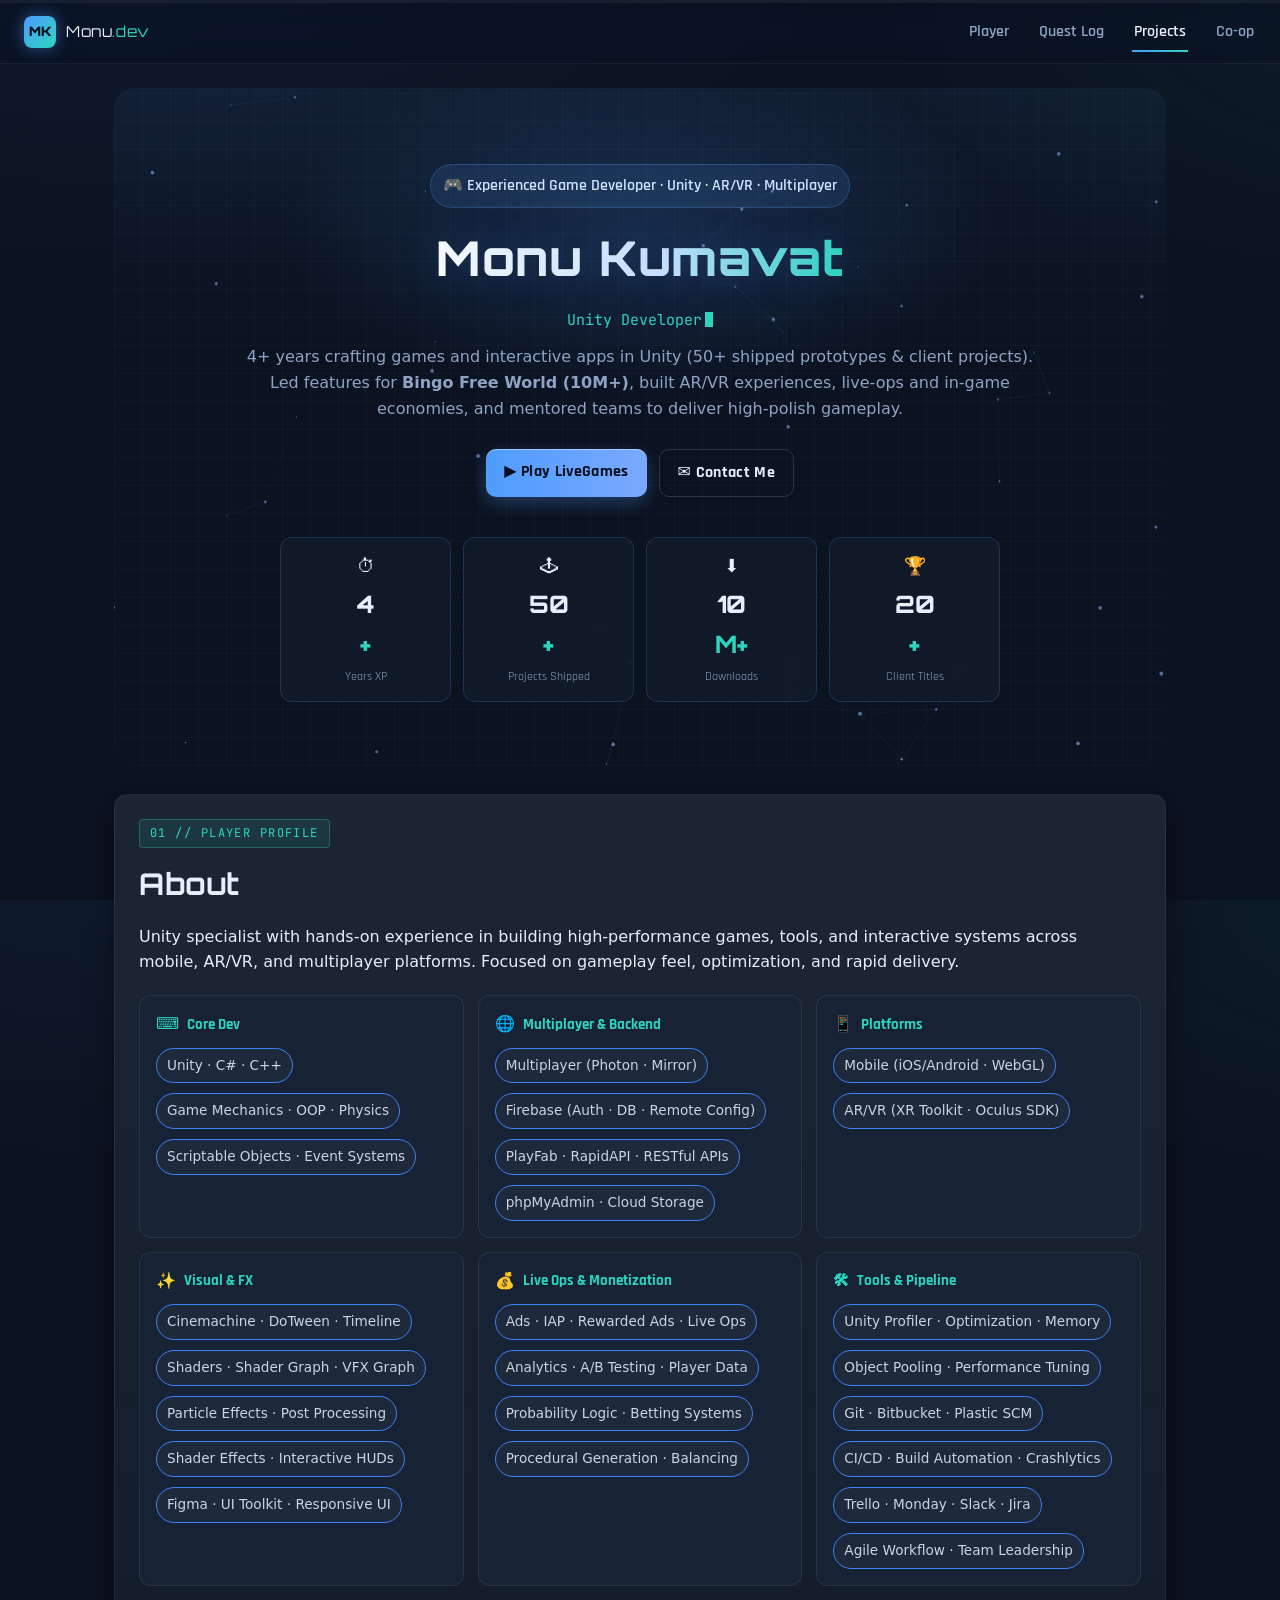
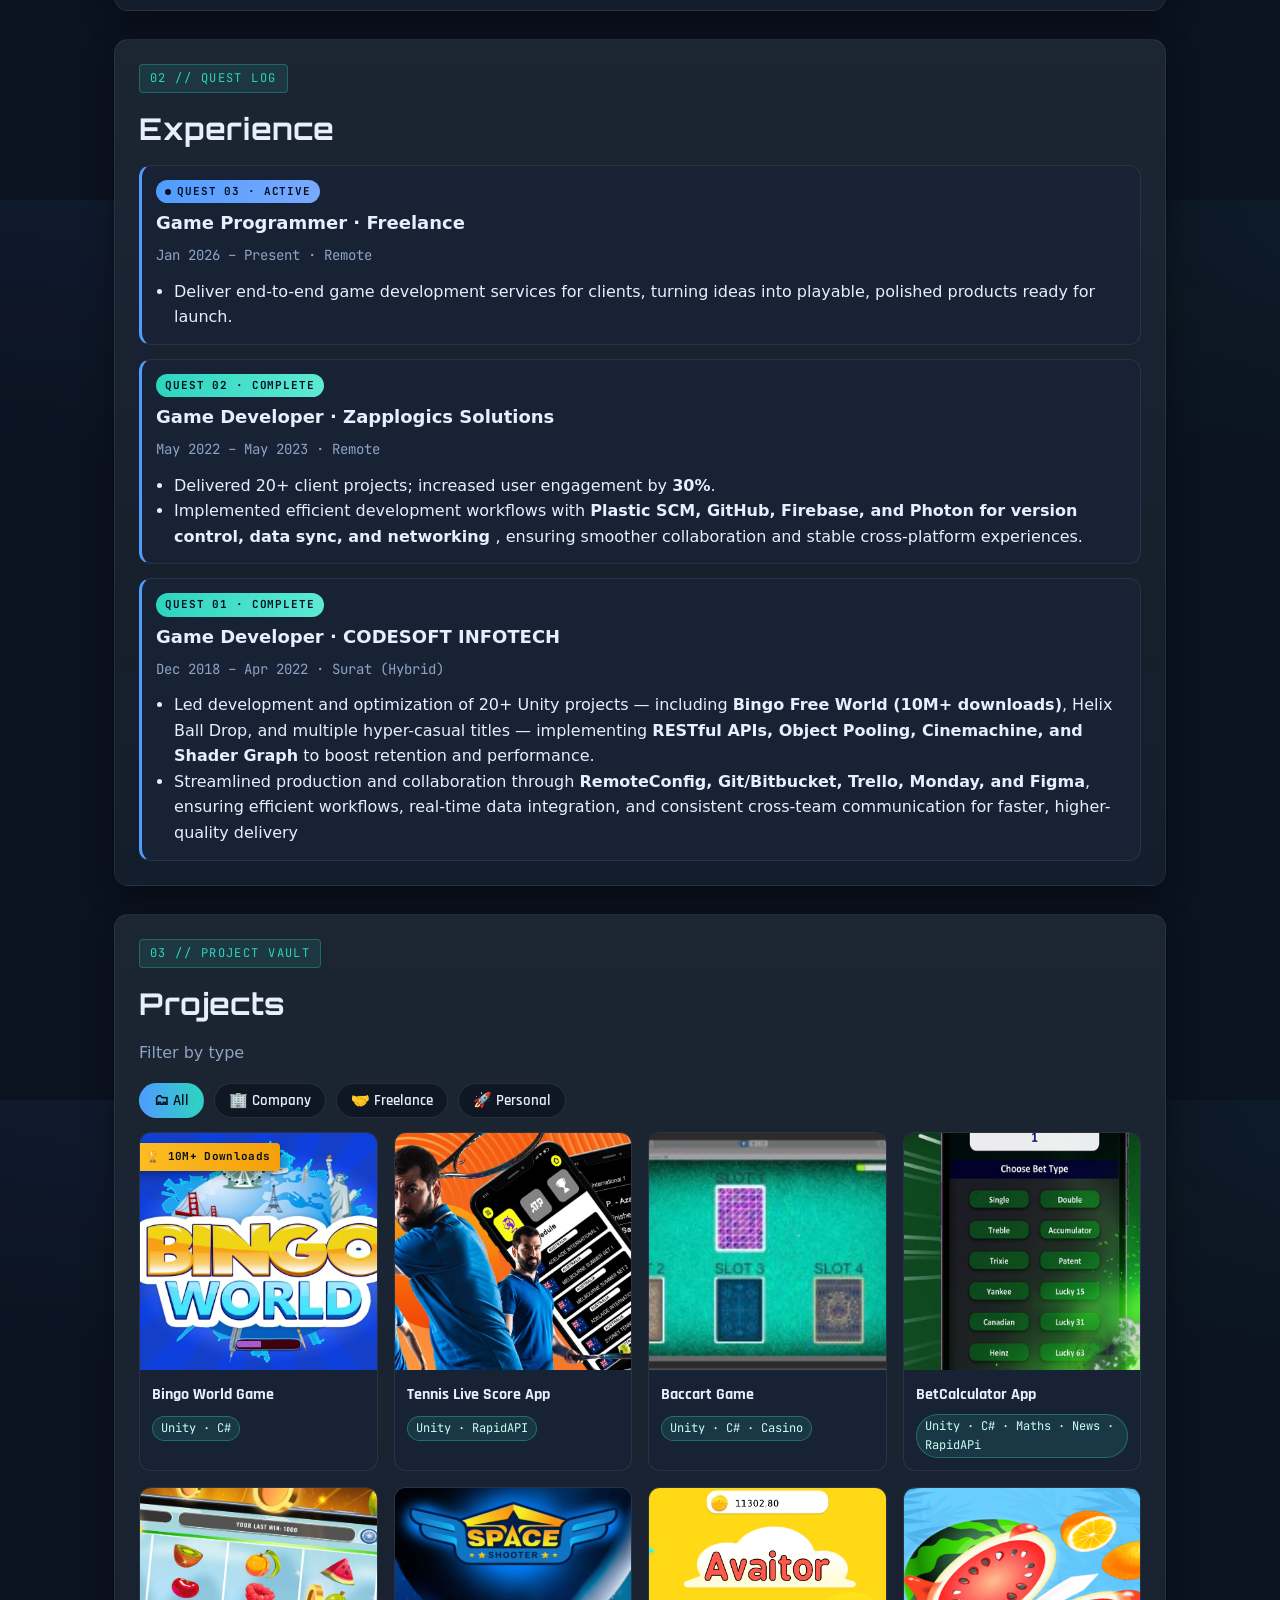
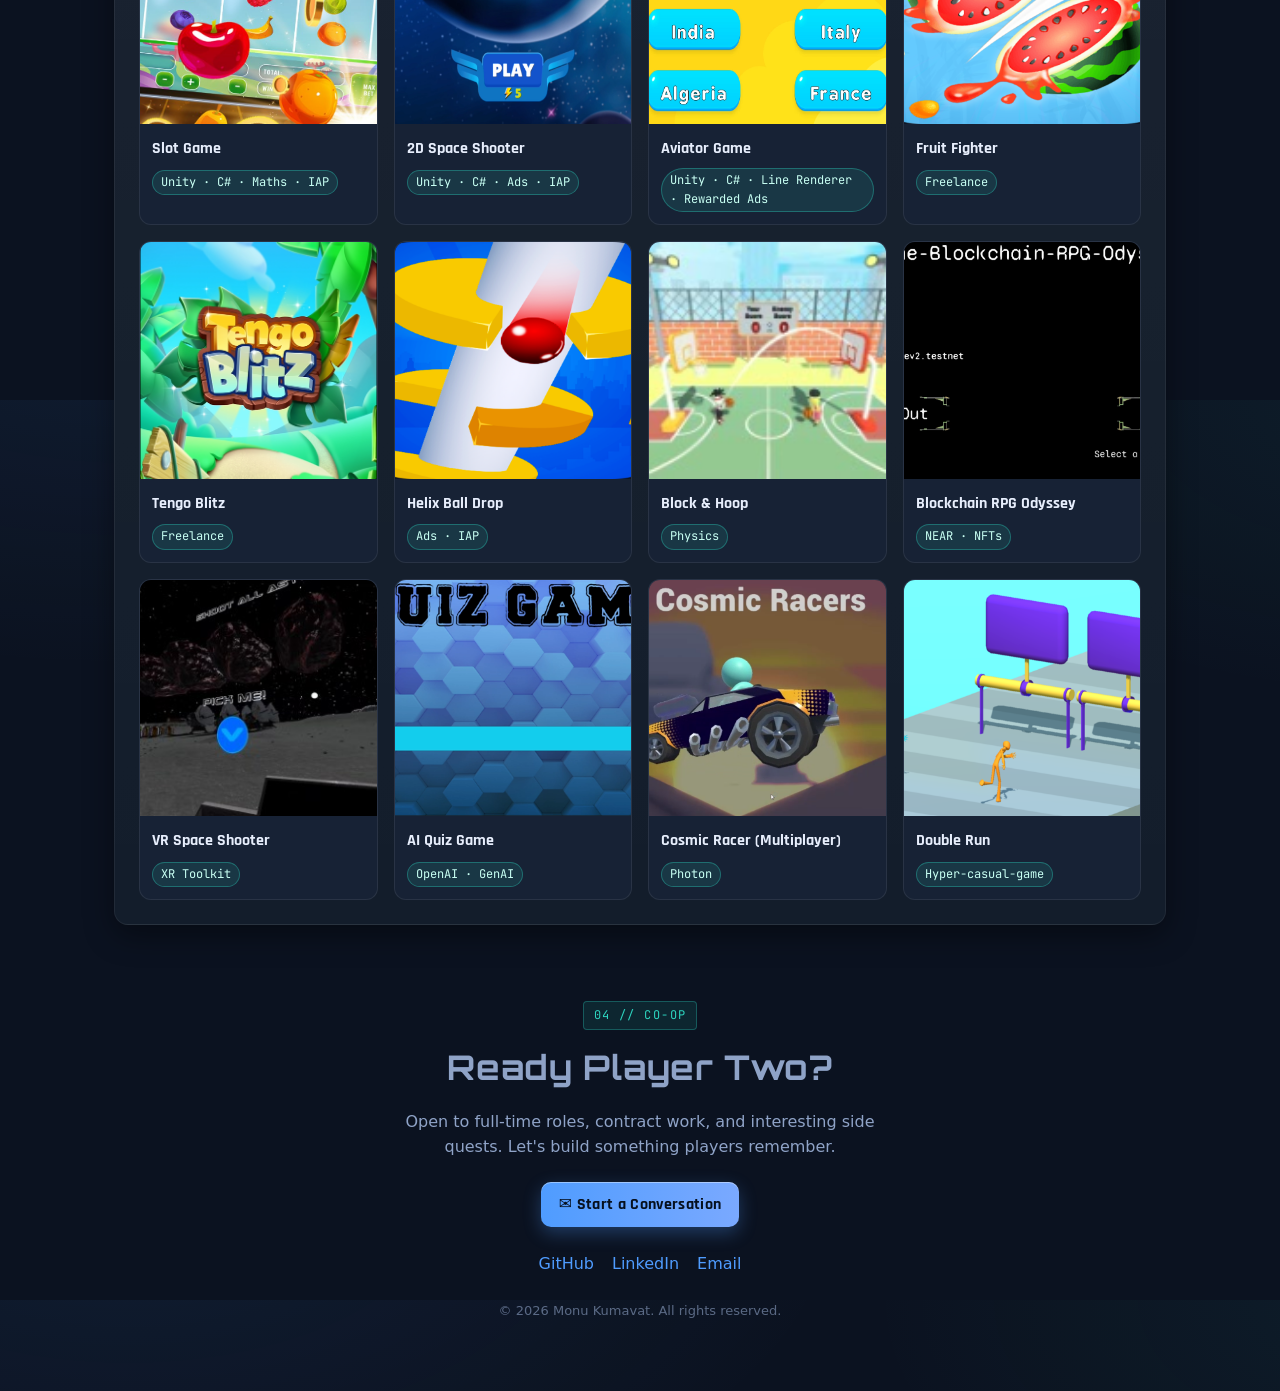
==== commit 3d7dfc44: "update my freelance work" ====
--- a/index.html
+++ b/index.html
@@ -161,6 +161,14 @@
 			<span class="eyebrow">02 // QUEST LOG</span>
 			<h2>Experience</h2>
 			<div class="xp">
+				<article class="xp-item">
+					<div class="xp-quest is-active">QUEST 03 · ACTIVE</div>
+					<h3>Game Programmer · Freelance</h3>
+					<div class="xp-meta">Jan 2026 – Present · Remote</div>
+					<ul class="xp-bullets">
+						<li>Deliver end-to-end game development services for clients, turning ideas into playable, polished products ready for launch.</li>
+					</ul>
+				</article>
 				<!--<article class="xp-item">
 					<h3>Mid-Senior Game Developer · CODESOFT INFOTECH</h3>
 					<div class="xp-meta">Jan 2024 – Present · Remote</div>
--- a/styles.css
+++ b/styles.css
@@ -450,6 +450,26 @@
 	padding: 3px 9px;
 	border-radius: 999px;
 	font-weight: 700;
+}
+
+	.xp-quest.is-active {
+		background: linear-gradient(90deg,var(--brand),#7aa9ff);
+		display: inline-flex;
+		align-items: center;
+		gap: 6px;
+	}
+
+		.xp-quest.is-active::before {
+			content: "";
+			width: 6px; height: 6px;
+			border-radius: 50%;
+			background: #06101f;
+			animation: questPulse 1.4s ease-in-out infinite;
+		}
+
+@keyframes questPulse {
+	0%, 100% { opacity: 1 }
+	50% { opacity: .25 }
 }
 
 .xp-meta {
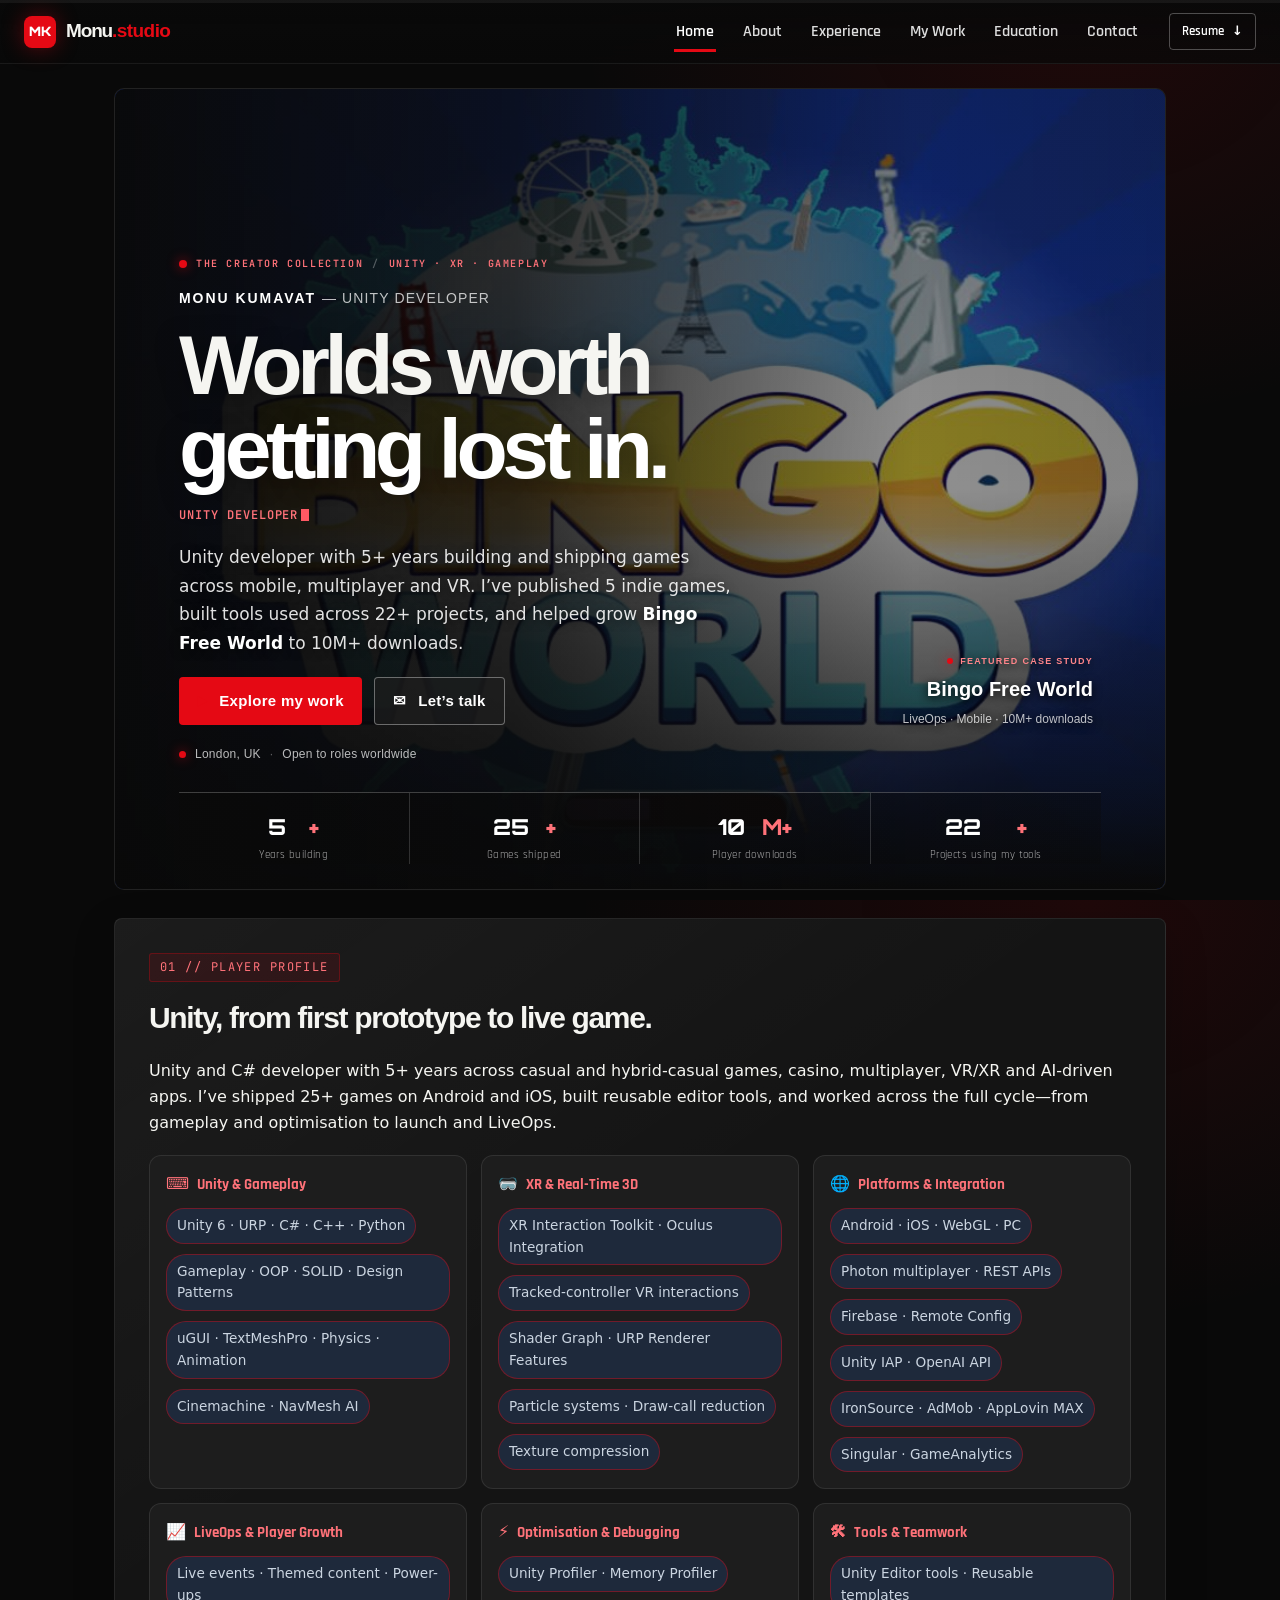
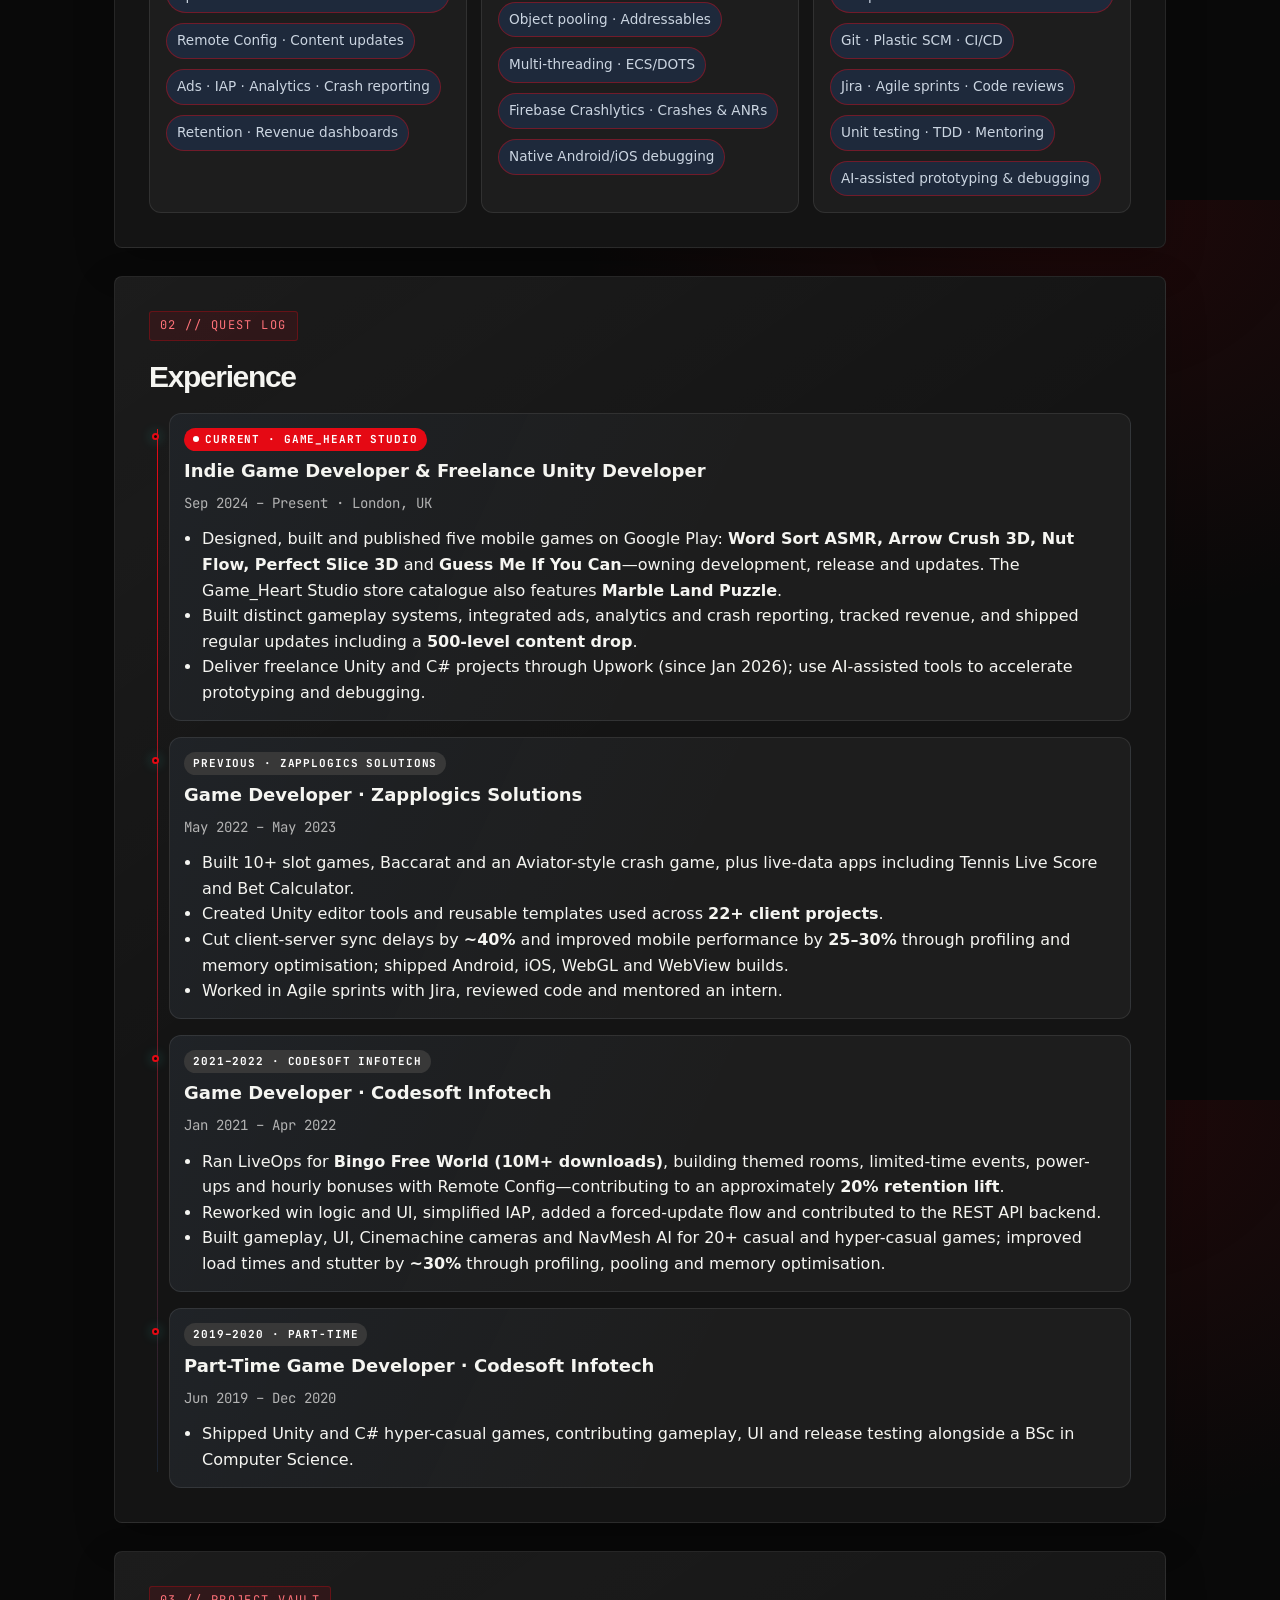
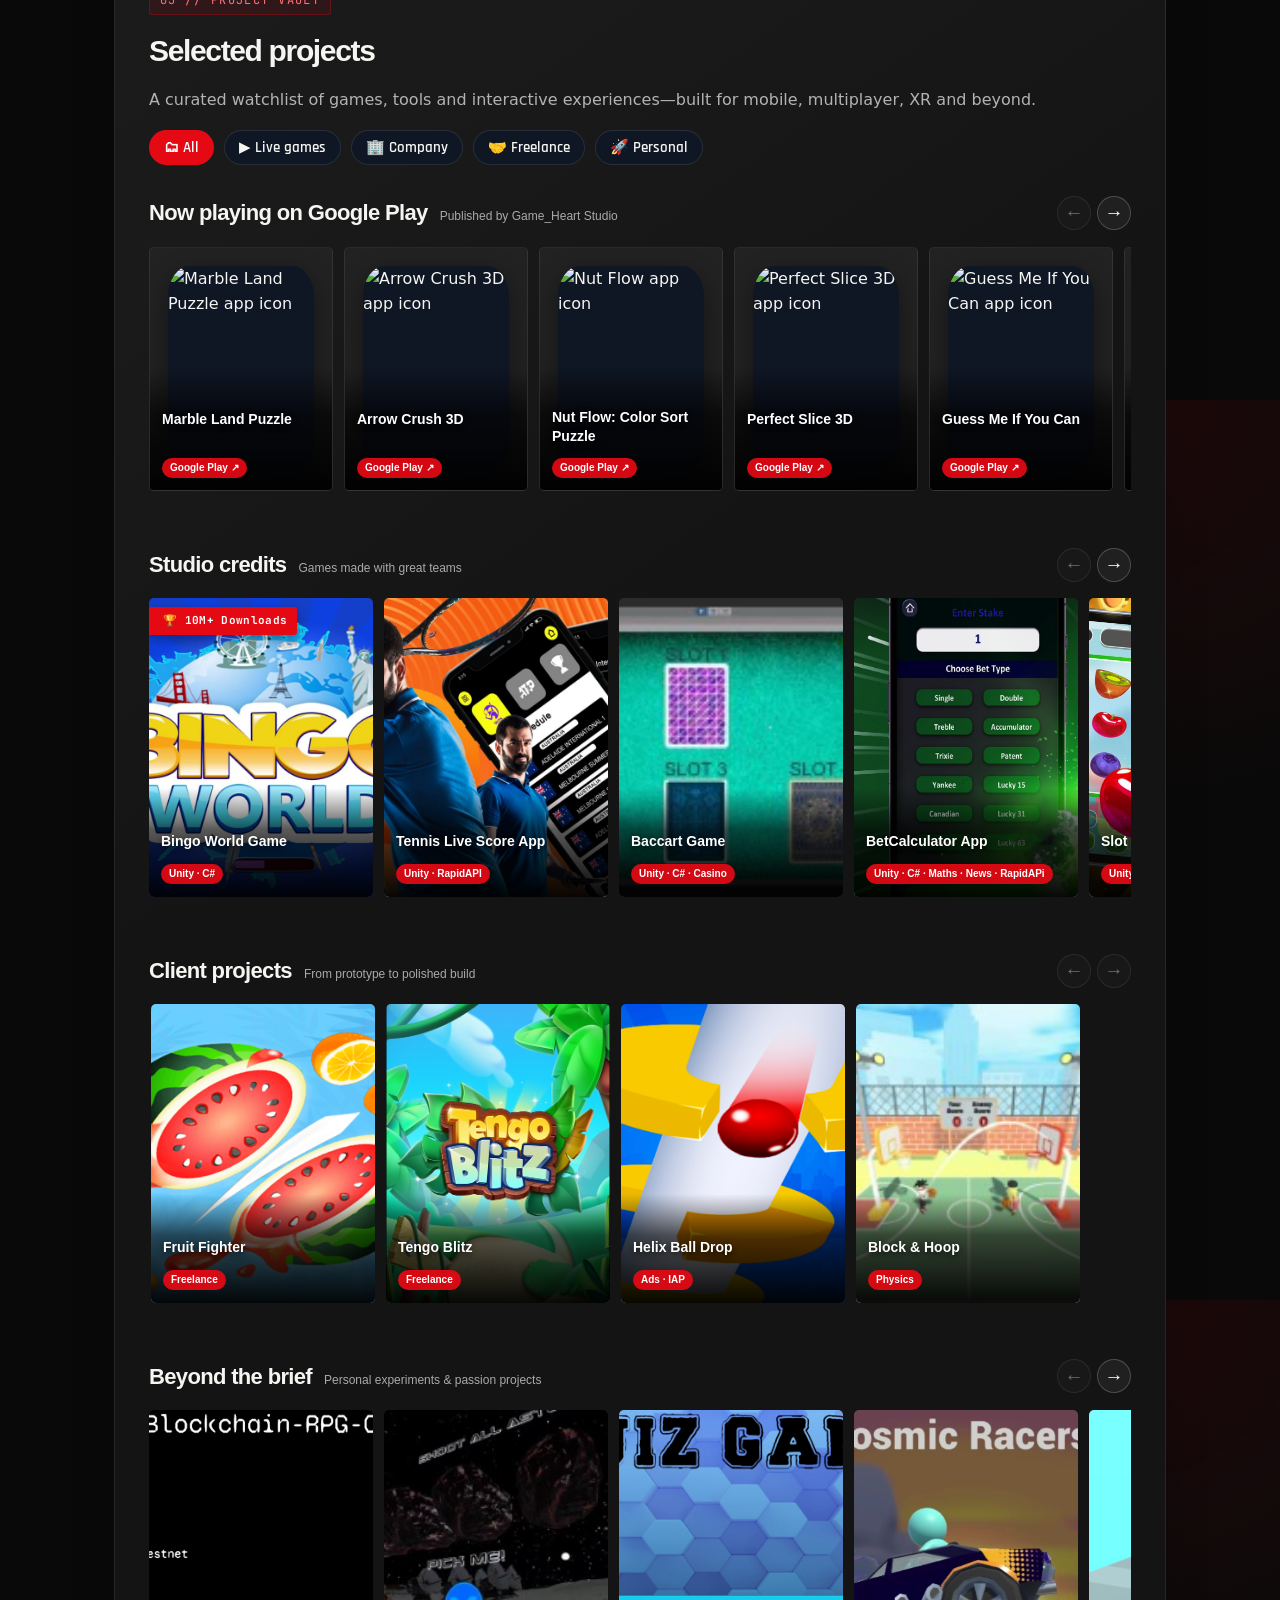
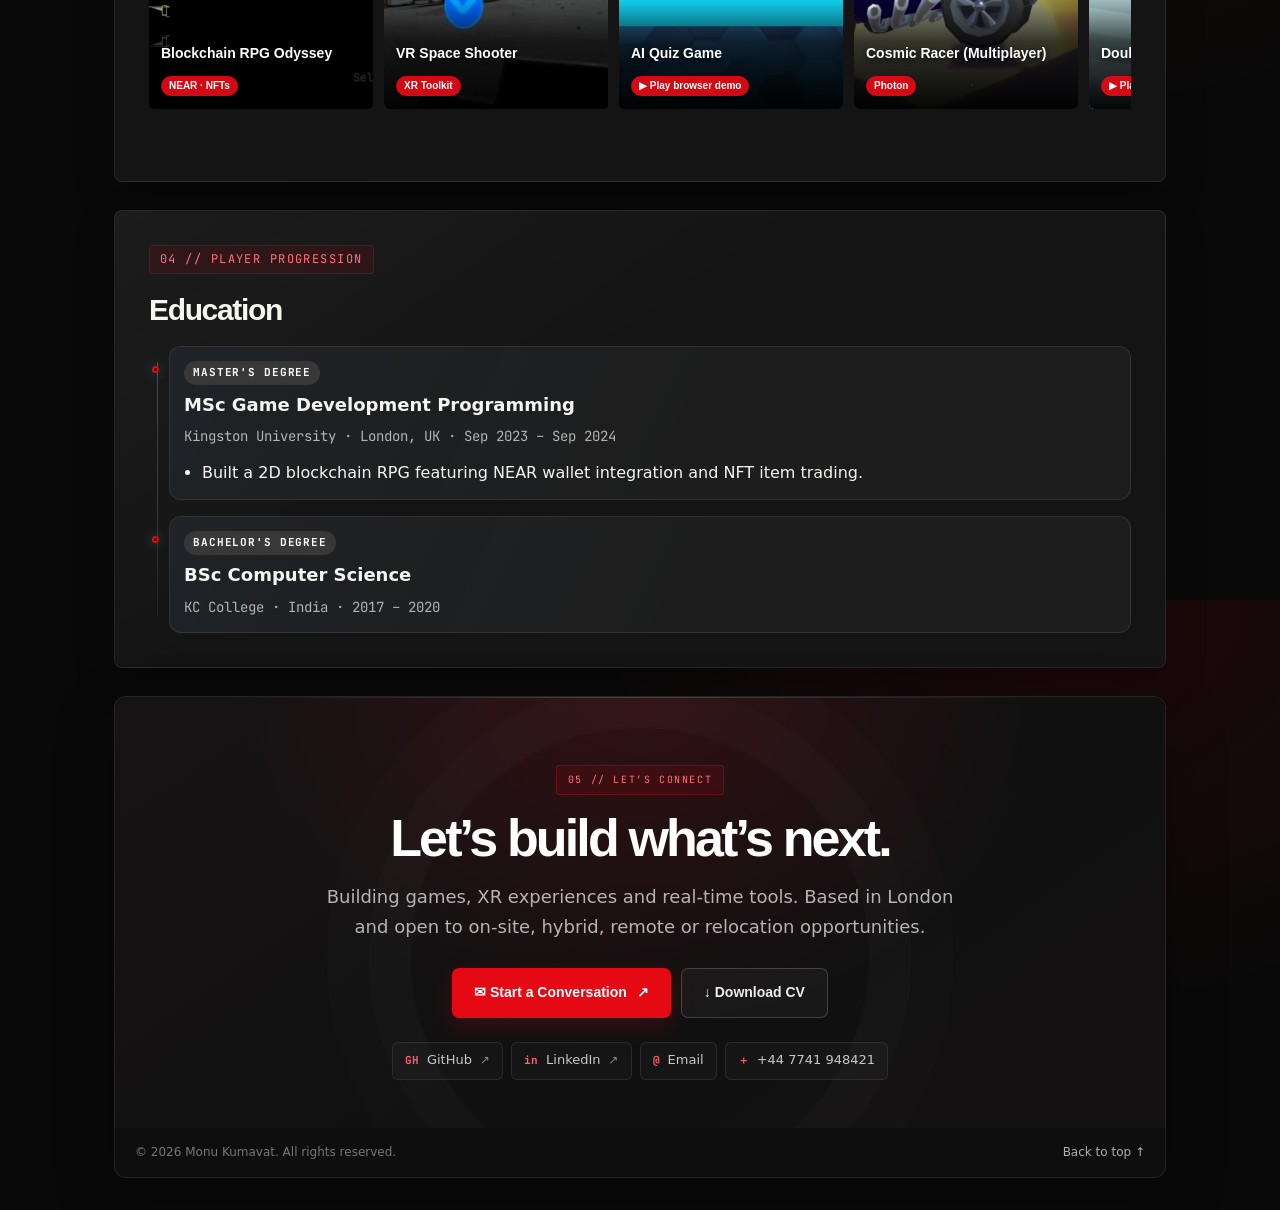
==== commit c2006178: "Change the layout as well as play browser game Make double run as well as AI quiz game playable" ====
--- a/index.html
+++ b/index.html
@@ -3,11 +3,11 @@
 <head>
 	<meta charset="utf-8" />
 	<meta name="viewport" content="width=device-width, initial-scale=1" />
-	<title>Monu Kumavat — Experienced Game Developer (Unity / AR·VR)</title>
-	<meta name="description" content="Experienced Game Developer with 6+ years in Unity. 50+ shipped prototypes & apps, AR/VR, multiplayer, live-ops, and performance optimization." />
+	<title>Monu Kumavat — Unity Developer | Mobile, XR &amp; Real-Time 3D</title>
+	<meta name="description" content="Unity developer with 5+ years of experience and 25+ shipped mobile games. Specialising in Unity, C#, LiveOps, multiplayer, VR/XR and performance optimisation." />
 	<meta name="author" content="Monu Kumavat" />
-	<meta property="og:title" content="Monu Kumavat — Game Developer" />
-	<meta property="og:description" content="Unity · AR/VR · Multiplayer · 50+ projects · 10M+ downloads." />
+	<meta property="og:title" content="Monu Kumavat — Unity Developer" />
+	<meta property="og:description" content="Unity · Mobile Games · VR/XR · LiveOps · 25+ games shipped · 10M+ downloads." />
 	<meta property="og:type" content="website" />
 	<meta property="og:image" content="assets/images/VRSpaceShooter.png" />
 	<meta name="theme-color" content="#0b1220" />
@@ -22,13 +22,13 @@
 		  "@context": "https://schema.org",
 		  "@type": "Person",
 		  "name": "Monu Kumavat",
-		  "jobTitle": "Game Developer",
+		  "jobTitle": "Unity Developer",
 		  "url": "https://kumavatmonu.github.io/",
 		  "sameAs": [
 			"https://github.com/monu37",
 			"https://www.linkedin.com/in/monu-kumavat/"
 		  ],
-		  "knowsAbout": ["Unity","C#","AR/VR","Multiplayer","Photon","Firebase","PlayFab"],
+		  "knowsAbout": ["Unity","C#","Mobile Games","VR/XR","LiveOps","Multiplayer","Performance Optimisation","Photon","Firebase","Unity Editor Tools"],
 		  "alumniOf": "Kingston University"
 		}
 	</script>
@@ -39,55 +39,66 @@
 	<nav class="hud-nav" data-reveal>
 		<a class="hud-brand" href="#top">
 			<span class="hud-brand-mark">MK</span>
-			<span class="hud-brand-text">Monu<em>.dev</em></span>
+			<span class="hud-brand-text">Monu<em>.studio</em></span>
 		</a>
 		<button class="hud-toggle" id="navToggle" aria-expanded="false" aria-controls="hudLinks" aria-label="Toggle menu">
 			<span></span><span></span><span></span>
 		</button>
 		<div class="hud-links" id="hudLinks">
-			<a href="#about" data-nav>Player</a>
-			<a href="#experience" data-nav>Quest Log</a>
-			<a href="#projects" data-nav>Projects</a>
-			<a href="#contact" data-nav>Co-op</a>
+			<a href="#top" data-nav>Home</a>
+			<a href="#about" data-nav>About</a>
+			<a href="#experience" data-nav>Experience</a>
+			<a href="#projects" data-nav>My Work</a>
+			<a href="#education" data-nav>Education</a>
+			<a href="#contact" data-nav>Contact</a>
+			<a class="nav-resume" href="assets/Monu_Kumavat_Resume.pdf" download>Resume <span aria-hidden="true">↓</span></a>
 		</div>
 	</nav>
 
 	<div class="wrap">
 		<header id="top" data-reveal>
 			<canvas class="hero-fx" id="heroCanvas" aria-hidden="true"></canvas>
+			<div class="hero-backdrop" aria-hidden="true">
+				<img src="assets/images/BingoWorld.jpg" alt="" fetchpriority="high" />
+			</div>
 			<div class="hero-inner">
-				<span class="pill">🎮 Experienced Game Developer · Unity · AR/VR · Multiplayer</span>
-				<h1>Monu Kumavat</h1>
-				<p class="hero-tagline" id="heroTagline" aria-hidden="true"></p>
-				<p>
-					4+ years crafting games and interactive apps in Unity (50+ shipped prototypes & client projects).
-					Led features for <strong>Bingo Free World (10M+)</strong>, built AR/VR experiences, live-ops and in-game economies, and mentored teams to deliver high-polish gameplay.
-				</p>
-				<div class="cta">
-					<a class="btn" href="https://play.google.com/store/apps/dev?id=6744072743439253685">▶ Play LiveGames</a>
-					<a class="btn secondary" href="mailto:monukumavat37@gmail.com?subject=Game%20Developer%20Opportunity">✉ Contact Me</a>
-				</div>
-
+				<div class="hero-layout">
+					<div class="hero-copy">
+						<span class="hero-kicker"><span class="live-dot"></span> THE CREATOR COLLECTION <span class="kicker-divider">/</span> UNITY · XR · GAMEPLAY</span>
+						<span class="hero-series">MONU KUMAVAT <span>— UNITY DEVELOPER</span></span>
+						<h1>Worlds worth<br /><span>getting lost in.</span></h1>
+						<p class="hero-tagline" id="heroTagline" aria-hidden="true"></p>
+						<p class="hero-description">
+							Unity developer with 5+ years building and shipping games across mobile, multiplayer and VR. I’ve published 5 indie games, built tools used across 22+ projects, and helped grow <strong>Bingo Free World</strong> to 10M+ downloads.
+						</p>
+						<div class="cta">
+							<a class="btn" href="#projects"><span aria-hidden="true">▶</span> Explore my work</a>
+							<a class="btn secondary" href="mailto:monukumavat37@gmail.com?subject=Game%20Developer%20Opportunity"><span aria-hidden="true">✉</span> Let’s talk</a>
+						</div>
+						<div class="hero-availability"><span class="live-dot"></span> London, UK <span class="availability-divider">·</span> Open to roles worldwide</div>
+					</div>
+				</div>
+				<div class="hero-now-playing">
+					<span class="now-playing-label"><span class="live-dot"></span> FEATURED CASE STUDY</span>
+					<strong>Bingo Free World</strong>
+					<span>LiveOps · Mobile · 10M+ downloads</span>
+				</div>
 				<div class="stat-hud" role="group" aria-label="Career stats">
 					<div class="stat-tile">
-						<span class="stat-icon">⏱</span>
-						<span class="stat-num" data-count="4">0</span><span class="stat-suffix">+</span>
-						<span class="stat-label">Years XP</span>
+						<span class="stat-num" data-count="5">0</span><span class="stat-suffix">+</span>
+						<span class="stat-label">Years building</span>
 					</div>
 					<div class="stat-tile">
-						<span class="stat-icon">🕹</span>
-						<span class="stat-num" data-count="50">0</span><span class="stat-suffix">+</span>
-						<span class="stat-label">Projects Shipped</span>
+						<span class="stat-num" data-count="25">0</span><span class="stat-suffix">+</span>
+						<span class="stat-label">Games shipped</span>
 					</div>
 					<div class="stat-tile">
-						<span class="stat-icon">⬇</span>
 						<span class="stat-num" data-count="10">0</span><span class="stat-suffix">M+</span>
-						<span class="stat-label">Downloads</span>
+						<span class="stat-label">Player downloads</span>
 					</div>
 					<div class="stat-tile">
-						<span class="stat-icon">🏆</span>
-						<span class="stat-num" data-count="20">0</span><span class="stat-suffix">+</span>
-						<span class="stat-label">Client Titles</span>
+						<span class="stat-num" data-count="22">0</span><span class="stat-suffix">+</span>
+						<span class="stat-label">Projects using my tools</span>
 					</div>
 				</div>
 			</div>
@@ -96,62 +107,67 @@
 		<!-- About -->
 		<section id="about" data-reveal>
 			<span class="eyebrow">01 // PLAYER PROFILE</span>
-			<h2>About</h2>
-			<p>Unity specialist with hands-on experience in building high-performance games, tools, and interactive systems across mobile, AR/VR, and multiplayer platforms. Focused on gameplay feel, optimization, and rapid delivery.</p>
+			<h2>Unity, from first prototype to live game.</h2>
+			<p>Unity and C# developer with 5+ years across casual and hybrid-casual games, casino, multiplayer, VR/XR and AI-driven apps. I’ve shipped 25+ games on Android and iOS, built reusable editor tools, and worked across the full cycle—from gameplay and optimisation to launch and LiveOps.</p>
 
 			<div class="loadout">
 				<div class="loadout-slot">
-					<h4><span class="slot-icon">⌨</span> Core Dev</h4>
+					<h4><span class="slot-icon">⌨</span> Unity &amp; Gameplay</h4>
 					<div class="skills-tags">
-						<span>Unity · C# · C++</span>
-						<span>Game Mechanics · OOP · Physics</span>
-						<span>Scriptable Objects · Event Systems</span>
+						<span>Unity 6 · URP · C# · C++ · Python</span>
+						<span>Gameplay · OOP · SOLID · Design Patterns</span>
+						<span>uGUI · TextMeshPro · Physics · Animation</span>
+						<span>Cinemachine · NavMesh AI</span>
 					</div>
 				</div>
 				<div class="loadout-slot">
-					<h4><span class="slot-icon">🌐</span> Multiplayer &amp; Backend</h4>
+					<h4><span class="slot-icon">🥽</span> XR &amp; Real-Time 3D</h4>
 					<div class="skills-tags">
-						<span>Multiplayer (Photon · Mirror)</span>
-						<span>Firebase (Auth · DB · Remote Config)</span>
-						<span>PlayFab · RapidAPI · RESTful APIs</span>
-						<span>phpMyAdmin · Cloud Storage</span>
+						<span>XR Interaction Toolkit · Oculus Integration</span>
+						<span>Tracked-controller VR interactions</span>
+						<span>Shader Graph · URP Renderer Features</span>
+						<span>Particle systems · Draw-call reduction</span>
+						<span>Texture compression</span>
 					</div>
 				</div>
 				<div class="loadout-slot">
-					<h4><span class="slot-icon">📱</span> Platforms</h4>
+					<h4><span class="slot-icon">🌐</span> Platforms &amp; Integration</h4>
 					<div class="skills-tags">
-						<span>Mobile (iOS/Android · WebGL)</span>
-						<span>AR/VR (XR Toolkit · Oculus SDK)</span>
+						<span>Android · iOS · WebGL · PC</span>
+						<span>Photon multiplayer · REST APIs</span>
+						<span>Firebase · Remote Config</span>
+						<span>Unity IAP · OpenAI API</span>
+						<span>IronSource · AdMob · AppLovin MAX</span>
+						<span>Singular · GameAnalytics</span>
 					</div>
 				</div>
 				<div class="loadout-slot">
-					<h4><span class="slot-icon">✨</span> Visual &amp; FX</h4>
+					<h4><span class="slot-icon">📈</span> LiveOps &amp; Player Growth</h4>
 					<div class="skills-tags">
-						<span>Cinemachine · DoTween · Timeline</span>
-						<span>Shaders · Shader Graph · VFX Graph</span>
-						<span>Particle Effects · Post Processing</span>
-						<span>Shader Effects · Interactive HUDs</span>
-						<span>Figma · UI Toolkit · Responsive UI</span>
+						<span>Live events · Themed content · Power-ups</span>
+						<span>Remote Config · Content updates</span>
+						<span>Ads · IAP · Analytics · Crash reporting</span>
+						<span>Retention · Revenue dashboards</span>
 					</div>
 				</div>
 				<div class="loadout-slot">
-					<h4><span class="slot-icon">💰</span> Live Ops &amp; Monetization</h4>
+					<h4><span class="slot-icon">⚡</span> Optimisation &amp; Debugging</h4>
 					<div class="skills-tags">
-						<span>Ads · IAP · Rewarded Ads · Live Ops</span>
-						<span>Analytics · A/B Testing · Player Data</span>
-						<span>Probability Logic · Betting Systems</span>
-						<span>Procedural Generation · Balancing</span>
+						<span>Unity Profiler · Memory Profiler</span>
+						<span>Object pooling · Addressables</span>
+						<span>Multi-threading · ECS/DOTS</span>
+						<span>Firebase Crashlytics · Crashes &amp; ANRs</span>
+						<span>Native Android/iOS debugging</span>
 					</div>
 				</div>
 				<div class="loadout-slot">
-					<h4><span class="slot-icon">🛠</span> Tools &amp; Pipeline</h4>
+					<h4><span class="slot-icon">🛠</span> Tools &amp; Teamwork</h4>
 					<div class="skills-tags">
-						<span>Unity Profiler · Optimization · Memory</span>
-						<span>Object Pooling · Performance Tuning</span>
-						<span>Git · Bitbucket · Plastic SCM</span>
-						<span>CI/CD · Build Automation · Crashlytics</span>
-						<span>Trello · Monday · Slack · Jira</span>
-						<span>Agile Workflow · Team Leadership</span>
+						<span>Unity Editor tools · Reusable templates</span>
+						<span>Git · Plastic SCM · CI/CD</span>
+						<span>Jira · Agile sprints · Code reviews</span>
+						<span>Unit testing · TDD · Mentoring</span>
+						<span>AI-assisted prototyping &amp; debugging</span>
 					</div>
 				</div>
 			</div>
@@ -162,38 +178,42 @@
 			<h2>Experience</h2>
 			<div class="xp">
 				<article class="xp-item">
-					<div class="xp-quest is-active">QUEST 03 · ACTIVE</div>
-					<h3>Game Programmer · Freelance</h3>
-					<div class="xp-meta">Jan 2026 – Present · Remote</div>
+					<div class="xp-quest is-active">CURRENT · GAME_HEART STUDIO</div>
+					<h3>Indie Game Developer &amp; Freelance Unity Developer</h3>
+					<div class="xp-meta">Sep 2024 – Present · London, UK</div>
 					<ul class="xp-bullets">
-						<li>Deliver end-to-end game development services for clients, turning ideas into playable, polished products ready for launch.</li>
+						<li>Designed, built and published five mobile games on Google Play: <strong>Word Sort ASMR, Arrow Crush 3D, Nut Flow, Perfect Slice 3D</strong> and <strong>Guess Me If You Can</strong>—owning development, release and updates. The Game_Heart Studio store catalogue also features <strong>Marble Land Puzzle</strong>.</li>
+						<li>Built distinct gameplay systems, integrated ads, analytics and crash reporting, tracked revenue, and shipped regular updates including a <strong>500-level content drop</strong>.</li>
+						<li>Deliver freelance Unity and C# projects through Upwork (since Jan 2026); use AI-assisted tools to accelerate prototyping and debugging.</li>
 					</ul>
 				</article>
-				<!--<article class="xp-item">
-					<h3>Mid-Senior Game Developer · CODESOFT INFOTECH</h3>
-					<div class="xp-meta">Jan 2024 – Present · Remote</div>
+				<article class="xp-item">
+					<div class="xp-quest">PREVIOUS · ZAPPLOGICS SOLUTIONS</div>
+					<h3>Game Developer · Zapplogics Solutions</h3>
+					<div class="xp-meta">May 2022 – May 2023</div>
 					<ul class="xp-bullets">
-						<li>Led a 5-dev team; boosted delivery velocity by <strong>30%</strong> and mentored juniors.</li>
-						<li>Shipped 3 games across Play Store, PC & Web; implemented analytics, A/B and live-ops.</li>
-						<li>Drove performance profiling, memory budgets, and asset pipeline efficiency.</li>
+						<li>Built 10+ slot games, Baccarat and an Aviator-style crash game, plus live-data apps including Tennis Live Score and Bet Calculator.</li>
+						<li>Created Unity editor tools and reusable templates used across <strong>22+ client projects</strong>.</li>
+						<li>Cut client-server sync delays by <strong>~40%</strong> and improved mobile performance by <strong>25–30%</strong> through profiling and memory optimisation; shipped Android, iOS, WebGL and WebView builds.</li>
+						<li>Worked in Agile sprints with Jira, reviewed code and mentored an intern.</li>
 					</ul>
-				</article>-->
+				</article>
 				<article class="xp-item">
-					<div class="xp-quest">QUEST 02 · COMPLETE</div>
-					<h3>Game Developer · Zapplogics Solutions</h3>
-					<div class="xp-meta">May 2022 – May 2023 · Remote</div>
+					<div class="xp-quest">2021–2022 · CODESOFT INFOTECH</div>
+					<h3>Game Developer · Codesoft Infotech</h3>
+					<div class="xp-meta">Jan 2021 – Apr 2022</div>
 					<ul class="xp-bullets">
-						<li>Delivered 20+ client projects; increased user engagement by <strong>30%</strong>.</li>
-						<li>Implemented efficient development workflows with <strong> Plastic SCM, GitHub, Firebase, and Photon for version control, data sync, and networking </strong>, ensuring smoother collaboration and stable cross-platform experiences.</li>
+						<li>Ran LiveOps for <strong>Bingo Free World (10M+ downloads)</strong>, building themed rooms, limited-time events, power-ups and hourly bonuses with Remote Config—contributing to an approximately <strong>20% retention lift</strong>.</li>
+						<li>Reworked win logic and UI, simplified IAP, added a forced-update flow and contributed to the REST API backend.</li>
+						<li>Built gameplay, UI, Cinemachine cameras and NavMesh AI for 20+ casual and hyper-casual games; improved load times and stutter by <strong>~30%</strong> through profiling, pooling and memory optimisation.</li>
 					</ul>
 				</article>
 				<article class="xp-item">
-					<div class="xp-quest">QUEST 01 · COMPLETE</div>
-					<h3>Game Developer · CODESOFT INFOTECH</h3>
-					<div class="xp-meta">Dec 2018 – Apr 2022 · Surat (Hybrid)</div>
+					<div class="xp-quest">2019–2020 · PART-TIME</div>
+					<h3>Part-Time Game Developer · Codesoft Infotech</h3>
+					<div class="xp-meta">Jun 2019 – Dec 2020</div>
 					<ul class="xp-bullets">
-						<li>Led development and optimization of 20+ Unity projects — including <strong> Bingo Free World (10M+ downloads)</strong>, Helix Ball Drop, and multiple hyper-casual titles — implementing <strong>RESTful APIs, Object Pooling, Cinemachine, and Shader Graph</strong> to boost retention and performance.</li>
-						<li>Streamlined production and collaboration through <strong>RemoteConfig, Git/Bitbucket, Trello, Monday, and Figma</strong>, ensuring efficient workflows, real-time data integration, and consistent cross-team communication for faster, higher-quality delivery</li>
+						<li>Shipped Unity and C# hyper-casual games, contributing gameplay, UI and release testing alongside a BSc in Computer Science.</li>
 					</ul>
 				</article>
 			</div>
@@ -202,16 +222,60 @@
 		<!-- Projects -->
 		<section id="projects" data-reveal>
 			<span class="eyebrow">03 // PROJECT VAULT</span>
-			<h2>Projects</h2>
-			<p class="sub">Filter by type</p>
+			<h2>Selected projects</h2>
+			<p class="sub">A curated watchlist of games, tools and interactive experiences—built for mobile, multiplayer, XR and beyond.</p>
 			<div class="filters" role="tablist" aria-label="Project filters">
 				<button role="tab" aria-selected="true" data-filter="all">🗂 All</button>
+				<button role="tab" data-filter="live">▶ Live games</button>
 				<button role="tab" data-filter="company">🏢 Company</button>
 				<button role="tab" data-filter="freelance">🤝 Freelance</button>
 				<button role="tab" data-filter="personal">🚀 Personal</button>
 			</div>
-			<div class="grid" id="projectGrid">
-				<!-- Company -->
+			<div id="projectGrid" class="project-shelves">
+				<section class="project-shelf live-games-shelf" id="live-games" data-tags="live" aria-label="Live games on Google Play">
+					<div class="shelf-heading">
+						<div class="shelf-title"><h3>Now playing on Google Play</h3><span>Published by Game_Heart Studio</span></div>
+						<div class="shelf-controls" aria-label="Live games carousel controls">
+							<button type="button" data-shelf-step="-1" aria-label="Scroll live games left">&larr;</button>
+							<button type="button" data-shelf-step="1" aria-label="Scroll live games right">&rarr;</button>
+						</div>
+					</div>
+					<div class="grid">
+						<a class="card live-game-card" href="https://play.google.com/store/apps/details?id=com.TapTik.MarbleLandPuzzle" target="_blank" rel="noopener noreferrer" aria-label="Play Marble Land Puzzle on Google Play">
+							<div class="thumb-wrap"><img class="thumb" loading="lazy" src="https://play-lh.googleusercontent.com/5SMFCODJwaDfx0L6DWkeqkPFrVtQ9hM2Gwy31nc4Xv5meLkJ2WHhPDxXL6CC84ZvlwYLao380ZVxEVFvKy_fNg=s256-rw" alt="Marble Land Puzzle app icon" /></div>
+							<div class="card-body"><h3>Marble Land Puzzle</h3><span class="badge">Google Play ↗</span></div>
+						</a>
+						<a class="card live-game-card" href="https://play.google.com/store/apps/details?id=com.TapTik.ArrowCrush3D" target="_blank" rel="noopener noreferrer" aria-label="Play Arrow Crush 3D on Google Play">
+							<div class="thumb-wrap"><img class="thumb" loading="lazy" src="https://play-lh.googleusercontent.com/-mn6zM0SxL5Ei4hqyc1Tpcp60Dvv1lOIV87x-_0FK7KwvU_avdmrjD1_6Nh3ZorBx4PMf5OmN8xNFVzHApI-mQ=s256-rw" alt="Arrow Crush 3D app icon" /></div>
+							<div class="card-body"><h3>Arrow Crush 3D</h3><span class="badge">Google Play ↗</span></div>
+						</a>
+						<a class="card live-game-card" href="https://play.google.com/store/apps/details?id=com.TapTik.NutFlowColorSortPuzzle" target="_blank" rel="noopener noreferrer" aria-label="Play Nut Flow: Color Sort Puzzle on Google Play">
+							<div class="thumb-wrap"><img class="thumb" loading="lazy" src="https://play-lh.googleusercontent.com/zhjjTb1UG89qnAjXr97RTPU2nKcS5GG0xQ-I82NL1bXTxXNu_EjAMFV8uFiq-_voYGdNdeevG2078F2tsnus4g=s256-rw" alt="Nut Flow app icon" /></div>
+							<div class="card-body"><h3>Nut Flow: Color Sort Puzzle</h3><span class="badge">Google Play ↗</span></div>
+						</a>
+						<a class="card live-game-card" href="https://play.google.com/store/apps/details?id=com.taptik.perfectslice3D" target="_blank" rel="noopener noreferrer" aria-label="Play Perfect Slice 3D on Google Play">
+							<div class="thumb-wrap"><img class="thumb" loading="lazy" src="https://play-lh.googleusercontent.com/kR_dprKH-RAfoM6q0p7idEENCkuZLK82RwiTsSKs1aDMoWVSgE1hV5uYovBin0mD06zprxZV4dRckQEU-TMK=s256-rw" alt="Perfect Slice 3D app icon" /></div>
+							<div class="card-body"><h3>Perfect Slice 3D</h3><span class="badge">Google Play ↗</span></div>
+						</a>
+						<a class="card live-game-card" href="https://play.google.com/store/apps/details?id=com.TapTik.GuessMeIfYouCan" target="_blank" rel="noopener noreferrer" aria-label="Play Guess Me If You Can on Google Play">
+							<div class="thumb-wrap"><img class="thumb" loading="lazy" src="https://play-lh.googleusercontent.com/zPZak2pmjwv0GmpkBl_JIi-DIA_olET7tkU0wlJnyDDnKq-puCXUsED7pu6uiOWQZP8E4V-3lBRAgqCVY__fBA=s256-rw" alt="Guess Me If You Can app icon" /></div>
+							<div class="card-body"><h3>Guess Me If You Can</h3><span class="badge">Google Play ↗</span></div>
+						</a>
+						<a class="card live-game-card" href="https://play.google.com/store/apps/details?id=com.TapTik.WordSort" target="_blank" rel="noopener noreferrer" aria-label="Play Word Sort ASMR: Associations on Google Play">
+							<div class="thumb-wrap"><img class="thumb" loading="lazy" src="https://play-lh.googleusercontent.com/ZDOBVdO4tm18e-jkE_N64dXeehobROcgGNikv6_u3c9-wbkpf3NlTqN1jxA6qU8S66KNQnyS4ERgnoLgHSVL0CE=s256-rw" alt="Word Sort ASMR app icon" /></div>
+							<div class="card-body"><h3>Word Sort ASMR: Associations</h3><span class="badge">Google Play ↗</span></div>
+						</a>
+					</div>
+				</section>
+				<section class="project-shelf" data-tags="company" aria-label="Studio projects">
+					<div class="shelf-heading">
+						<div class="shelf-title"><h3>Studio credits</h3><span>Games made with great teams</span></div>
+						<div class="shelf-controls" aria-label="Studio projects carousel controls">
+							<button type="button" data-shelf-step="-1" aria-label="Scroll studio projects left">&larr;</button>
+							<button type="button" data-shelf-step="1" aria-label="Scroll studio projects right">&rarr;</button>
+						</div>
+					</div>
+					<div class="grid">
 				<article class="card" data-tags="company" data-open="BingoWorld">
 					<div class="thumb-wrap">
 						<span class="ribbon">🏆 10M+ Downloads</span>
@@ -270,8 +334,18 @@
 						<span class="badge">Unity · C# · Line Renderer · Rewarded Ads  </span>
 					</div>
 				</article>
-
-				<!-- Freelance -->
+					</div>
+				</section>
+
+				<section class="project-shelf" data-tags="freelance" aria-label="Client projects">
+					<div class="shelf-heading">
+						<div class="shelf-title"><h3>Client projects</h3><span>From prototype to polished build</span></div>
+						<div class="shelf-controls" aria-label="Client projects carousel controls">
+							<button type="button" data-shelf-step="-1" aria-label="Scroll client projects left">&larr;</button>
+							<button type="button" data-shelf-step="1" aria-label="Scroll client projects right">&rarr;</button>
+						</div>
+					</div>
+					<div class="grid">
 				<article class="card" data-tags="freelance" data-open="fruitfighter">
 					<div class="thumb-wrap"><img class="thumb" loading="lazy" src="assets/images/fruit fighter.png" alt="Fruit Fighter game thumbnail" /></div>
 					<div class="card-body"><h3>Fruit Fighter</h3><span class="badge">Freelance</span></div>
@@ -288,8 +362,18 @@
 					<div class="thumb-wrap"><img class="thumb" loading="lazy" src="assets/images/blockandHoop.png" alt="Block and Hoop puzzle game thumbnail" /></div>
 					<div class="card-body"><h3>Block & Hoop</h3><span class="badge">Physics</span></div>
 				</article>
-
-				<!-- Personal -->
+					</div>
+				</section>
+
+				<section class="project-shelf" data-tags="personal" aria-label="Independent projects">
+					<div class="shelf-heading">
+						<div class="shelf-title"><h3>Beyond the brief</h3><span>Personal experiments &amp; passion projects</span></div>
+						<div class="shelf-controls" aria-label="Personal projects carousel controls">
+							<button type="button" data-shelf-step="-1" aria-label="Scroll personal projects left">&larr;</button>
+							<button type="button" data-shelf-step="1" aria-label="Scroll personal projects right">&rarr;</button>
+						</div>
+					</div>
+					<div class="grid">
 				<article class="card" data-tags="personal" data-open="blockchainRpgModal">
 					<div class="thumb-wrap"><img class="thumb" loading="lazy" src="assets/images/RPGOdyssey.png" alt="Blockchain RPG Odyssey thumbnail" /></div>
 					<div class="card-body"><h3>Blockchain RPG Odyssey</h3><span class="badge">NEAR · NFTs</span></div>
@@ -300,7 +384,7 @@
 				</article>
 				<article class="card" data-tags="personal" data-open="AIQuizGame">
 					<div class="thumb-wrap"><img class="thumb" loading="lazy" src="assets/images/AIQuizGame.png" alt="AI Quiz Game thumbnail" /></div>
-					<div class="card-body"><h3>AI Quiz Game</h3><span class="badge">OpenAI · GenAI</span></div>
+					<div class="card-body"><h3>AI Quiz Game</h3><span class="badge">▶ Play browser demo</span></div>
 				</article>
 				<article class="card" data-tags="personal" data-open="CarRaceMultiplayer">
 					<div class="thumb-wrap"><img class="thumb" loading="lazy" src="assets/images/CarRaceMultiplayer.png" alt="Multiplayer car race thumbnail" /></div>
@@ -308,37 +392,53 @@
 				</article>
 				<article class="card" data-tags="personal" data-open="doubleRun">
 					<div class="thumb-wrap"><img class="thumb" loading="lazy" src="assets/images/doubleRun.png" alt="Double Run dual-control runner thumbnail" /></div>
-					<div class="card-body"><h3>Double Run</h3><span class="badge">Hyper-casual-game</span></div>
-				</article>
+					<div class="card-body"><h3>Double Run</h3><span class="badge">▶ Play browser demo</span></div>
+				</article>
+					</div>
+				</section>
 			</div>
 		</section>
 
 		<!-- Education -->
-		<!--<section id="education" data-reveal>
+		<section id="education" data-reveal>
+			<span class="eyebrow">04 // PLAYER PROGRESSION</span>
 			<h2>Education</h2>
 			<div class="xp">
 				<article class="xp-item">
-					<h3>MSc — Game Development</h3>
-					<div class="xp-meta">Kingston University, UK</div>
-					<ul class="xp-bullets"><li>Final project: 2D Blockchain RPG with NEAR wallet & NFT economy.</li></ul>
-				</article>
-			</div>
-		</section>-->
+					<div class="xp-quest">MASTER'S DEGREE</div>
+					<h3>MSc Game Development Programming</h3>
+					<div class="xp-meta">Kingston University · London, UK · Sep 2023 – Sep 2024</div>
+					<ul class="xp-bullets"><li>Built a 2D blockchain RPG featuring NEAR wallet integration and NFT item trading.</li></ul>
+				</article>
+				<article class="xp-item">
+					<div class="xp-quest">BACHELOR'S DEGREE</div>
+					<h3>BSc Computer Science</h3>
+					<div class="xp-meta">KC College · India · 2017 – 2020</div>
+				</article>
+			</div>
+		</section>
 
 		<!-- Contact / Footer -->
 		<footer id="contact" data-reveal>
-			<span class="eyebrow">04 // CO-OP</span>
-			<h2 class="footer-title">Ready Player Two?</h2>
-			<p class="footer-sub">Open to full-time roles, contract work, and interesting side quests. Let's build something players remember.</p>
-			<div class="cta">
-				<a class="btn" href="mailto:monukumavat37@gmail.com?subject=Game%20Developer%20Opportunity">✉ Start a Conversation</a>
-			</div>
-			<div class="links">
-				<a rel="noopener" target="_blank" href="https://github.com/monu37">GitHub</a>
-				<a rel="noopener" target="_blank" href="https://www.linkedin.com/in/monu-kumavat/">LinkedIn</a>
-				<a href="mailto:monukumavat37@gmail.com">Email</a>
-			</div>
-			<p class="copyright">© <span id="y"></span> Monu Kumavat. All rights reserved.</p>
+			<div class="contact-panel">
+				<span class="eyebrow">05 // LET’S CONNECT</span>
+				<h2 class="footer-title">Let’s build what’s next.</h2>
+				<p class="footer-sub">Building games, XR experiences and real-time tools. Based in London and open to on-site, hybrid, remote or relocation opportunities.</p>
+				<div class="cta">
+					<a class="btn" href="mailto:monukumavat37@gmail.com?subject=Unity%20Developer%20Opportunity">✉ Start a Conversation <span aria-hidden="true">↗</span></a>
+					<a class="btn secondary" href="assets/Monu_Kumavat_Resume.pdf" download>↓ Download CV</a>
+				</div>
+				<nav class="links" aria-label="Contact links">
+					<a rel="noopener" target="_blank" href="https://github.com/monu37"><span aria-hidden="true">GH</span> GitHub <span class="link-arrow" aria-hidden="true">↗</span></a>
+					<a rel="noopener" target="_blank" href="https://www.linkedin.com/in/monu-kumavat/"><span aria-hidden="true">in</span> LinkedIn <span class="link-arrow" aria-hidden="true">↗</span></a>
+					<a href="mailto:monukumavat37@gmail.com"><span aria-hidden="true">@</span> Email</a>
+					<a href="tel:+447741948421"><span aria-hidden="true">＋</span> +44 7741 948421</a>
+				</nav>
+			</div>
+			<div class="footer-meta">
+				<span>© <span id="y"></span> Monu Kumavat. All rights reserved.</span>
+				<a href="#top">Back to top <span aria-hidden="true">↑</span></a>
+			</div>
 		</footer>
 	</div>
 
@@ -428,7 +528,7 @@
 				</div>
 
 				<p>
-					Revamped the overall game experience with an updated UI, improved win logic, and smoother animations to enhance player engagement. Integrated Remote Config for dynamic bonus and reward management, allowing admins to update bonuses and events in real time without redeploying the game. Implemented update enforcement so players are prompted to download the latest version from the Play Store or App Store when new builds are available. Added new game rooms with rebalanced mechanics, making gameplay more rewarding and accessible compared to the original version.
+					Ran LiveOps for a game with 10M+ downloads, shipping themed rooms, limited-time events, power-ups and hourly bonuses through Remote Config. These features contributed to an approximately 20% retention lift. Reworked win logic and UI, streamlined IAP, added a forced-update flow and contributed to the REST API backend.
 					Connected the game to a centralized database for efficient player support and analytics, streamlined in-app purchases (IAPs) for smoother transactions, and optimized server logic to ensure fair play and better retention across the player base.
 				</p>
 			</div>
@@ -617,7 +717,8 @@
 						<source src="assets/videos/VRSpaceShooter.mp4" type="video/mp4" />
 					</video>
 				</div>
-				<p>A Unity-based VR game where players pick up a gun to destroy waves of asteroids speeding from left to right, earning points toward future weapon upgrades and purchases. Developed with the XR Interaction Toolkit and Oculus Integration, this project features smooth motion tracking, immersive 3D environments, and escalating challenges as asteroids accelerate over time. It marks my first venture into VR and showcases the potential for expanded gameplay mechanics and upgrades in future iterations.</p>
+				<p>A Unity VR shooter built with the XR Interaction Toolkit and Oculus Integration. Players aim with tracked controllers and hit incoming asteroid waves, earning points toward future upgrades. The project explores responsive VR interaction, 3D gameplay and progressively challenging encounters.</p>
+				<p><a rel="noopener" target="_blank" href="https://github.com/monu37/VR_Space_Shooter">View source on GitHub ↗</a></p>
 			</div>
 		</div>
 	</div>
@@ -631,7 +732,8 @@
 						<source src="assets/videos/CarRaceMultiplayer.mp4" type="video/mp4" />
 					</video>
 				</div>
-				<p>TDeveloped as a two-person project for my Master’s coursework, this game marked my first foray into multiplayer development. I focused on the core gameplay logic and car mechanics, leveraging Photon for real-time player connections and competitive racing. We also implemented a login/register system using PHP and phpMyAdmin, ensuring each player’s car upgrades and unlocks are securely stored and never lost. Working closely with my teammate, who handled the saving mechanics, taught me the value of collaboration and gave me hands-on experience with advanced networking and data persistence in game development.</p>
+				<p>Built as a two-person project, Cosmic Racer is a real-time multiplayer 3D racing game. I developed the core gameplay and car mechanics, using Photon for player connections and competitive racing.</p>
+				<p><a rel="noopener" target="_blank" href="https://kumavatmonu.github.io/">Explore the portfolio ↗</a></p>
 			</div>
 		</div>
 	</div>
@@ -640,12 +742,17 @@
 		<div class="modal-panel">
 			<div class="modal-head"><strong>Double Run</strong><button class="modal-close" data-close>&times;</button></div>
 			<div class="modal-body">
+				<div class="playable-demo double-run-demo">
+					<iframe src="demos/double-run.html" title="Playable Double Run browser preview" loading="lazy" allow="fullscreen"></iframe>
+				</div>
+				<p class="demo-disclaimer">Browser preview inspired by the dual-character concept. Play the original Unity build for its full visuals and progression.</p>
 				<div class="video">
 					<video controls preload="metadata" playsinline poster="assets/images/doubleRun.png">
 						<source src="assets/videos/doubleRun.mp4" type="video/mp4" />
 					</video>
 				</div>
 				<p>In this fast-paced obstacle-avoidance game, players must control two characters at the same time—each facing different types of obstacles. While one character may need to jump, the other might have to slide, requiring sharp focus and coordination. As players progress, both speed and difficulty increase, creating an intense and rewarding gameplay experience. Points earned during play can be used to unlock new characters, adding variety and motivation. Built in just 10 days as a fun personal project, the game showcases smooth transitions using Unity’s animation tools, physics engine, and DoTween effects.</p>
+				<p><a rel="noopener" target="_blank" href="https://github.com/gameheart/DoubleRun3D">View Double Run source on GitHub ↗</a></p>
 			</div>
 		</div>
 	</div>
@@ -654,12 +761,17 @@
 		<div class="modal-panel">
 			<div class="modal-head"><strong>AI Quiz Game</strong><button class="modal-close" data-close>&times;</button></div>
 			<div class="modal-body">
+				<div class="playable-demo">
+					<iframe src="demos/ai-quiz.html" title="Playable AI Quiz Game browser preview" loading="lazy" allow="fullscreen"></iframe>
+				</div>
+				<p class="demo-disclaimer">Browser preview: play a curated question pack with no sign-in or API key. The Unity project uses AI services to generate questions and matching images at runtime.</p>
 				<div class="video">
 					<video controls preload="metadata" playsinline poster="assets/images/AIQuizGame.png">
 						<source src="assets/videos/AIQuizGame.mp4" type="video/mp4" />
 					</video>
 				</div>
-				<p>A dynamic trivia experience powered by OpenAI’s ChatGPT and DALL·E plugins, tailored to different age groups. The game generates quiz questions, matching images, and multiple-choice options for each round. Players must answer before time runs out to advance, and future updates will allow using earned coins to buy hints—adding a strategic layer for all ages.</p>
+				<p>A Unity trivia game that generates questions and images at runtime using the OpenAI API. ChatGPT creates quiz content while DALL·E generates matching imagery, giving each round a fresh set of multiple-choice questions.</p>
+				<p><a rel="noopener" target="_blank" href="https://github.com/monu37/AI_Quiz_Game">View source on GitHub ↗</a></p>
 			</div>
 		</div>
 	</div>
@@ -671,7 +783,8 @@
 				<div class="video">
 					<iframe width="100%" height="100%" src="https://www.youtube.com/embed/Tm-68s42WpY" title="Blockchain RPG Odyssey" frameborder="0" allow="accelerometer; autoplay; clipboard-write; encrypted-media; gyroscope; picture-in-picture; web-share" allowfullscreen></iframe>
 				</div>
-				<p>As my final M.Sc. project, this 2D RPG explores integrating blockchain technology directly into gameplay. By using the NEAR wallet plugin, players can buy or sell NFT items—both to enhance their in-game experience and to trade in the real world. The game features a robust skill tree, including sword mastery, dodging, teleportation, and more. Players can also collect and craft resources to battle bosses and other enemies. Through this project, I gained hands-on experience with blockchain fundamentals and discovered how to seamlessly incorporate NFTs into traditional game mechanics.</p>
+				<p>My MSc final project: a 2D RPG with NEAR wallet integration and NFT item trading, combining blockchain features with traditional RPG progression and combat.</p>
+				<p><a rel="noopener" target="_blank" href="https://github.com/monu37/Ethereal_Realms_The_Blockchain_RPG_Odyssey">View source on GitHub ↗</a></p>
 			</div>
 		</div>
 	</div>
@@ -795,7 +908,7 @@
 
 		// Scroll-spy: highlight active nav link
 		const navLinks = document.querySelectorAll('[data-nav]');
-		const spySections = ['about', 'experience', 'projects', 'contact']
+		const spySections = ['top', 'about', 'experience', 'projects', 'education', 'contact']
 			.map(id => document.getElementById(id))
 			.filter(Boolean);
 		const spyIO = new IntersectionObserver((entries) => {
@@ -928,16 +1041,40 @@
 		})();
 
 		// Filters
-		const grid = document.getElementById('projectGrid');
 		const filterBtns = document.querySelectorAll('.filters button');
+		const projectShelves = document.querySelectorAll('.project-shelf');
+		function updateShelfControls(shelf) {
+			const track = shelf.querySelector('.grid');
+			const controls = shelf.querySelectorAll('[data-shelf-step]');
+			if (!track || !controls.length) return;
+			const maxScroll = track.scrollWidth - track.clientWidth;
+			controls.forEach(button => {
+				const direction = Number(button.dataset.shelfStep);
+				button.disabled = direction < 0 ? track.scrollLeft <= 2 : track.scrollLeft >= maxScroll - 1;
+			});
+		}
 		filterBtns.forEach(btn => btn.addEventListener('click', () => {
 			filterBtns.forEach(b => b.setAttribute('aria-selected', 'false'));
 			btn.setAttribute('aria-selected', 'true');
 			const tag = btn.dataset.filter;
-			[...grid.children].forEach(card => {
-				card.style.display = (tag === 'all' || card.dataset.tags.includes(tag)) ? '' : 'none';
-			});
+			projectShelves.forEach(shelf => {
+				shelf.style.display = tag === 'all' || shelf.dataset.tags === tag ? '' : 'none';
+			});
+			requestAnimationFrame(() => projectShelves.forEach(updateShelfControls));
 		}));
+		document.querySelectorAll('.project-shelf').forEach(shelf => {
+			const track = shelf.querySelector('.grid');
+			const controls = shelf.querySelectorAll('[data-shelf-step]');
+			if (!track || !controls.length) return;
+			controls.forEach(button => button.addEventListener('click', () => {
+				const direction = Number(button.dataset.shelfStep);
+				track.scrollBy({ left: direction * track.clientWidth * .8, behavior: reduceMotion ? 'auto' : 'smooth' });
+			}));
+			const updateControls = () => updateShelfControls(shelf);
+			track.addEventListener('scroll', updateControls, { passive: true });
+			window.addEventListener('resize', updateControls);
+			updateControls();
+		});
 
 		// Modals
 		let lastFocus;
--- a/styles.css
+++ b/styles.css
@@ -4,14 +4,14 @@
 }
 
 :root {
-	--bg: #0b1220;
-	--panel: #131d2b;
-	--muted: #8fa3c7;
-	--text: #e7eefc;
-	--brand: #4f9cff;
-	--brand-2: #2dd4bf;
-	--card: #172235;
-	--ring: 0 0 0 2px rgba(79,156,255,.3);
+	--bg: #090909;
+	--panel: #141414;
+	--muted: #b3b3b3;
+	--text: #f5f5f1;
+	--brand: #e50914;
+	--brand-2: #ff5964;
+	--card: #1d1d1d;
+	--ring: 0 0 0 2px rgba(229,9,20,.5);
 	--shadow: 0 10px 30px rgba(0,0,0,.4);
 	--font-display: 'Orbitron', system-ui, sans-serif;
 	--font-ui: 'Rajdhani', system-ui, sans-serif;
@@ -1179,3 +1179,1298 @@
 	.chip-row { justify-content: center }
 	.demo-btn { width: 100% }
 }
+
+/* === Portfolio refresh === */
+header {
+	padding: clamp(32px, 6vw, 72px) clamp(22px, 5vw, 56px) 28px;
+	border: 1px solid rgba(255,255,255,.08);
+	background:
+		radial-gradient(ellipse at 82% 18%, rgba(45,212,191,.08), transparent 38%),
+		linear-gradient(145deg, rgba(19,29,43,.76), rgba(11,18,32,.84));
+}
+
+header::before {
+	background:
+		radial-gradient(560px 340px at var(--mx,78%) var(--my,20%), rgba(79,156,255,.12), transparent 68%),
+		repeating-linear-gradient(0deg, rgba(255,255,255,.018) 0 1px, transparent 1px 36px),
+		repeating-linear-gradient(90deg, rgba(255,255,255,.018) 0 1px, transparent 1px 36px);
+}
+
+.hero-inner {
+	width: 100%;
+	gap: clamp(30px, 5vw, 54px);
+}
+
+.hero-layout {
+	display: grid;
+	grid-template-columns: minmax(0, 1.08fr) minmax(280px, .82fr);
+	align-items: center;
+	gap: clamp(30px, 6vw, 72px);
+	width: 100%;
+	text-align: left;
+}
+
+.hero-copy {
+	display: grid;
+	justify-items: start;
+	gap: 18px;
+}
+
+.hero-kicker,
+.feature-type,
+.feature-top,
+.hero-availability {
+	font-family: var(--font-mono);
+	text-transform: uppercase;
+}
+
+.hero-kicker {
+	display: flex;
+	align-items: center;
+	flex-wrap: wrap;
+	gap: 9px;
+	color: var(--brand-2);
+	font-size: 10px;
+	font-weight: 600;
+	letter-spacing: .12em;
+}
+
+.live-dot {
+	width: 8px;
+	height: 8px;
+	flex: 0 0 8px;
+	border-radius: 50%;
+	background: #75e0b0;
+	box-shadow: 0 0 12px rgba(117,224,176,.65);
+}
+
+.kicker-divider { color: rgba(255,255,255,.3) }
+
+header .hero-copy h1 {
+	width: 100%;
+	margin: 0;
+	font-size: clamp(40px, 5vw, 64px);
+	font-weight: 800;
+	line-height: 1.08;
+	letter-spacing: -.055em;
+	background: none;
+	color: var(--text);
+	text-shadow: none;
+}
+
+.hero-copy h1 span {
+	color: var(--brand-2);
+}
+
+.hero-copy .hero-tagline {
+	min-height: 22px;
+	font-size: 13px;
+	letter-spacing: .02em;
+}
+
+header .hero-copy .hero-description {
+	max-width: 490px;
+	color: #aab8cf;
+	font-size: clamp(15px, 1.45vw, 17px);
+	line-height: 1.8;
+}
+
+.hero-description strong { color: var(--text) }
+
+.hero-copy .cta {
+	flex-wrap: wrap;
+	margin-top: 2px;
+}
+
+.hero-copy .btn {
+	display: inline-flex;
+	align-items: center;
+	justify-content: center;
+	gap: 12px;
+	min-height: 48px;
+	padding: 11px 18px;
+}
+
+.hero-copy .btn:not(.secondary) span {
+	font-size: 18px;
+	transition: transform .2s ease;
+}
+
+.hero-copy .btn:not(.secondary):hover span { transform: translate(2px, -2px) }
+
+.hero-availability {
+	display: flex;
+	align-items: center;
+	gap: 9px;
+	margin-top: 5px;
+	color: var(--muted);
+	font-size: 10px;
+	letter-spacing: .06em;
+	text-transform: none;
+}
+
+.availability-divider { color: rgba(255,255,255,.35) }
+
+.hero-feature {
+	position: relative;
+	display: flex;
+	flex-direction: column;
+	justify-content: space-between;
+	justify-self: end;
+	width: min(100%, 390px);
+	min-height: 390px;
+	aspect-ratio: .88;
+	padding: 20px;
+	overflow: hidden;
+	isolation: isolate;
+	border: 1px solid rgba(255,255,255,.16);
+	border-radius: 18px;
+	background: #101827;
+	color: #fff;
+	text-align: left;
+	box-shadow: 0 28px 80px rgba(0,0,0,.4);
+	transition: transform .35s ease, border-color .35s ease, box-shadow .35s ease;
+}
+
+.hero-feature > img,
+.feature-scrim {
+	position: absolute;
+	inset: 0;
+	width: 100%;
+	height: 100%;
+}
+
+.hero-feature > img {
+	z-index: -2;
+	object-fit: cover;
+	transition: transform .7s cubic-bezier(.2,.7,.2,1);
+}
+
+.feature-scrim {
+	z-index: -1;
+	background: linear-gradient(180deg, rgba(5,10,19,.3), transparent 38%, rgba(5,10,19,.94) 100%);
+}
+
+.hero-feature:hover {
+	transform: translateY(-5px) rotate(-.5deg);
+	border-color: rgba(45,212,191,.55);
+	box-shadow: 0 34px 90px rgba(0,0,0,.5), 0 0 36px rgba(45,212,191,.1);
+}
+
+.hero-feature:hover > img { transform: scale(1.055) }
+
+.feature-top,
+.feature-bottom {
+	position: relative;
+	display: grid;
+}
+
+.feature-top {
+	display: flex;
+	align-items: center;
+	justify-content: space-between;
+	color: rgba(255,255,255,.78);
+	font-size: 9px;
+	letter-spacing: .13em;
+}
+
+.feature-top b {
+	margin-left: 6px;
+	color: var(--brand-2);
+	font-weight: 500;
+}
+
+.feature-corner {
+	display: grid;
+	place-items: center;
+	width: 34px;
+	height: 34px;
+	border: 1px solid rgba(255,255,255,.35);
+	border-radius: 50%;
+	font-size: 17px;
+	transition: color .2s ease, background .2s ease, transform .2s ease;
+}
+
+.hero-feature:hover .feature-corner {
+	transform: rotate(45deg);
+	background: var(--brand-2);
+	color: var(--bg);
+}
+
+.feature-bottom { gap: 7px }
+
+.feature-type {
+	color: var(--brand-2);
+	font-size: 9px;
+	letter-spacing: .16em;
+}
+
+.feature-bottom strong {
+	font-family: var(--font-display);
+	font-size: clamp(18px, 2.4vw, 24px);
+	letter-spacing: -.04em;
+}
+
+.feature-link {
+	display: flex;
+	justify-content: space-between;
+	align-items: center;
+	margin-top: 7px;
+	padding-top: 12px;
+	border-top: 1px solid rgba(255,255,255,.2);
+	color: rgba(255,255,255,.76);
+	font-family: var(--font-ui);
+	font-size: 14px;
+}
+
+.feature-link b { color: var(--brand-2); font-size: 18px }
+
+.feature-orbit {
+	position: absolute;
+	top: 40%;
+	left: 50%;
+	width: 145%;
+	aspect-ratio: 1;
+	border: 1px solid rgba(255,255,255,.16);
+	border-radius: 50%;
+	transform: translate(-50%, -50%) rotate(-24deg);
+	pointer-events: none;
+}
+
+.feature-orbit::before {
+	content: "";
+	position: absolute;
+	top: 17%;
+	left: 15%;
+	width: 8px;
+	height: 8px;
+	border-radius: 50%;
+	background: var(--brand-2);
+	box-shadow: 0 0 18px var(--brand-2);
+}
+
+.stat-hud {
+	max-width: none;
+	grid-template-columns: repeat(4, minmax(0, 1fr));
+	gap: 0;
+	margin-top: 0;
+	border-top: 1px solid rgba(255,255,255,.12);
+}
+
+.stat-tile {
+	grid-template-columns: auto auto;
+	grid-template-rows: auto auto;
+	justify-content: center;
+	align-items: baseline;
+	column-gap: 5px;
+	padding: 16px 8px 0;
+	border: 0;
+	border-radius: 0;
+	border-right: 1px solid rgba(255,255,255,.1);
+	background: transparent;
+	backdrop-filter: none;
+}
+
+.stat-tile:last-child { border-right: 0 }
+.stat-tile:hover { transform: none; border-color: rgba(255,255,255,.1) }
+.stat-num, .stat-suffix { font-size: 22px }
+.stat-label {
+	grid-column: 1 / -1;
+	margin-top: 0;
+	font-size: 11px;
+	letter-spacing: .04em;
+}
+
+section {
+	border-color: rgba(255,255,255,.08);
+	border-radius: 18px;
+	padding: clamp(22px, 3.5vw, 34px);
+}
+
+.card {
+	border-color: rgba(255,255,255,.09);
+	border-radius: 14px;
+	background: linear-gradient(145deg, rgba(255,255,255,.035), transparent 60%), var(--card);
+}
+
+.card:hover {
+	transform: translateY(-5px);
+	border-color: rgba(45,212,191,.32);
+	box-shadow: 0 18px 36px rgba(0,0,0,.3), 0 0 24px rgba(79,156,255,.1);
+}
+
+.thumb {
+	aspect-ratio: 4 / 3;
+}
+
+.card-body { padding: 14px }
+.card h3 { font-size: 17px }
+
+.xp {
+	position: relative;
+	gap: 16px;
+}
+
+.xp::before {
+	content: "";
+	position: absolute;
+	top: 16px;
+	bottom: 16px;
+	left: 8px;
+	width: 1px;
+	background: linear-gradient(var(--brand), rgba(79,156,255,.12));
+}
+
+.xp-item {
+	margin-left: 20px;
+	border-left-width: 1px;
+	border-color: rgba(255,255,255,.08);
+	background: linear-gradient(115deg, rgba(79,156,255,.045), transparent 55%), var(--card);
+}
+
+.xp-item::before {
+	content: "";
+	position: absolute;
+	top: 19px;
+	left: -18px;
+	width: 7px;
+	height: 7px;
+	border: 2px solid var(--brand-2);
+	border-radius: 50%;
+	background: var(--bg);
+	box-shadow: 0 0 12px rgba(45,212,191,.45);
+}
+
+@media (max-width: 860px) {
+	.hero-layout {
+		grid-template-columns: minmax(0, 1fr) minmax(240px, .78fr);
+		gap: 28px;
+	}
+
+	.hero-feature { min-height: 330px }
+	header .hero-copy h1 { font-size: clamp(38px, 6.4vw, 58px) }
+}
+
+@media (max-width: 700px) {
+	header { padding: 38px 22px 22px }
+	.hero-layout { grid-template-columns: 1fr; gap: 28px }
+	.hero-copy { gap: 15px }
+	header .hero-copy h1 { font-size: clamp(36px, 9.5vw, 52px) }
+	.hero-feature {
+		justify-self: stretch;
+		width: 100%;
+		min-height: 0;
+		max-height: 460px;
+		aspect-ratio: 1.15;
+	}
+	.hero-copy .cta { flex-direction: row; align-items: stretch }
+	.hero-copy .btn { flex: 1; padding-inline: 12px; font-size: 14px }
+	.hero-availability { flex-wrap: wrap }
+	.stat-tile { padding-top: 14px }
+	.stat-num, .stat-suffix { font-size: 19px }
+}
+
+@media (max-width: 420px) {
+	.hero-kicker { font-size: 9px; letter-spacing: .08em }
+	.hero-copy .cta { flex-direction: column }
+	.hero-copy .btn { width: 100% }
+	.hero-feature { aspect-ratio: .95 }
+	.stat-label { font-size: 10px }
+}
+
+@media (prefers-reduced-motion: reduce) {
+	.hero-feature,
+	.hero-feature > img,
+	.feature-corner,
+	.hero-copy .btn:not(.secondary) span {
+		transition: none;
+	}
+
+	.hero-feature:hover { transform: none }
+	.hero-feature:hover > img { transform: none }
+	.feature-orbit { display: none }
+}
+
+/* === Cinematic portfolio === */
+body {
+	background:
+		radial-gradient(ellipse at 85% 0, rgba(229,9,20,.1), transparent 32rem),
+		var(--bg);
+}
+
+.hud-nav {
+	background: linear-gradient(180deg, rgba(9,9,9,.96), rgba(9,9,9,.78));
+	border-bottom-color: rgba(255,255,255,.07);
+}
+
+.hud-nav.is-scrolled {
+	background: rgba(9,9,9,.97);
+	border-bottom-color: rgba(229,9,20,.35);
+}
+
+.hud-brand-mark {
+	background: var(--brand);
+	color: #fff;
+	box-shadow: 0 0 22px rgba(229,9,20,.36);
+}
+
+.hud-brand-text {
+	font-family: Arial, Helvetica, sans-serif;
+	font-size: 19px;
+	font-weight: 800;
+	letter-spacing: -.06em;
+}
+
+.hud-brand-text em { color: var(--brand); letter-spacing: -.03em }
+
+.hud-links { gap: clamp(12px, 2vw, 25px) }
+.hud-links a { color: #ddd }
+.hud-links a:hover, .hud-links a.is-active { color: #fff }
+
+.hud-links a[data-nav]::after {
+	background: var(--brand);
+	height: 3px;
+}
+
+.nav-resume {
+	display: inline-flex;
+	align-items: center;
+	gap: 8px;
+	margin-left: 4px;
+	padding: 7px 12px !important;
+	border: 1px solid rgba(255,255,255,.28);
+	border-radius: 4px;
+	color: #fff !important;
+	font-size: 13px;
+}
+
+.nav-resume:hover {
+	border-color: var(--brand);
+	background: rgba(229,9,20,.16);
+}
+
+.nav-resume::after { display: none }
+
+header {
+	min-height: min(810px, calc(100svh - var(--nav-h) - 48px));
+	padding: 50px clamp(24px, 5vw, 68px) 25px;
+	border-color: rgba(255,255,255,.1);
+	border-radius: 10px;
+	background: #090909;
+}
+
+header::before {
+	background:
+		radial-gradient(ellipse at 80% 30%, rgba(229,9,20,.1), transparent 55%),
+		linear-gradient(180deg, transparent 65%, #090909 100%);
+}
+
+.hero-backdrop {
+	position: absolute;
+	inset: 0;
+	z-index: -1;
+	overflow: hidden;
+	background: #101010;
+}
+
+.hero-backdrop::after {
+	content: "";
+	position: absolute;
+	inset: 0;
+	background:
+		linear-gradient(90deg, rgba(9,9,9,.98) 0%, rgba(9,9,9,.78) 38%, rgba(9,9,9,.2) 76%, rgba(9,9,9,.28) 100%),
+		linear-gradient(0deg, #090909 0%, rgba(9,9,9,.76) 10%, transparent 50%, rgba(9,9,9,.14) 100%);
+}
+
+.hero-backdrop img {
+	width: 100%;
+	height: 100%;
+	object-fit: cover;
+	object-position: center 38%;
+	opacity: .68;
+	filter: saturate(.8) contrast(1.08);
+	transform: scale(1.025);
+}
+
+.hero-fx {
+	z-index: 0;
+	opacity: .34;
+	pointer-events: none;
+}
+
+.hero-inner {
+	position: relative;
+	z-index: 1;
+	display: flex;
+	flex-direction: column;
+	align-items: stretch;
+	justify-content: space-between;
+	min-height: 0;
+	gap: 28px;
+}
+
+.hero-layout {
+	display: block;
+	flex: 1;
+	padding-top: clamp(85px, 13vh, 130px);
+}
+
+.hero-copy {
+	max-width: 650px;
+	gap: 15px;
+}
+
+.hero-kicker {
+	color: #ff7279;
+	font-size: 10px;
+	letter-spacing: .16em;
+}
+
+.live-dot {
+	background: var(--brand);
+	box-shadow: 0 0 12px rgba(229,9,20,.72);
+}
+
+.hero-series {
+	color: #fff;
+	font-family: Arial, Helvetica, sans-serif;
+	font-size: clamp(11px, 1.15vw, 14px);
+	font-weight: 800;
+	letter-spacing: .14em;
+}
+
+.hero-series span {
+	color: rgba(255,255,255,.74);
+	font-weight: 500;
+	letter-spacing: .08em;
+}
+
+header .hero-copy h1 {
+	font-family: Arial, Helvetica, sans-serif;
+	font-size: clamp(48px, 7vw, 84px);
+	font-weight: 800;
+	line-height: .99;
+	letter-spacing: -.065em;
+	text-shadow: 0 4px 26px rgba(0,0,0,.38);
+}
+
+.hero-copy h1 span { color: #fff }
+
+.hero-copy .hero-tagline {
+	color: #ff7279;
+	font-size: 12px;
+	font-weight: 600;
+	letter-spacing: .08em;
+	text-transform: uppercase;
+}
+
+header .hero-copy .hero-description {
+	max-width: 560px;
+	color: rgba(255,255,255,.88);
+	font-size: clamp(15px, 1.35vw, 17px);
+	line-height: 1.7;
+	text-shadow: 0 2px 10px rgba(0,0,0,.55);
+}
+
+.hero-description strong { color: #fff }
+
+.hero-copy .cta { gap: 12px; margin-top: 4px }
+
+.hero-copy .btn {
+	min-height: 44px;
+	border-radius: 4px;
+	background: #f5f5f1;
+	color: #111;
+	box-shadow: none;
+	font-family: Arial, Helvetica, sans-serif;
+	font-size: 15px;
+	font-weight: 700;
+}
+
+.hero-copy .btn:hover {
+	background: rgba(245,245,241,.82);
+	box-shadow: none;
+	filter: none;
+	transform: scale(1.025);
+}
+
+.hero-copy .btn.secondary {
+	border-color: rgba(255,255,255,.36);
+	background: rgba(30,30,30,.7);
+	color: #fff;
+}
+
+.hero-copy .btn.secondary:hover {
+	border-color: #fff;
+	background: rgba(30,30,30,.9);
+}
+
+.hero-copy .btn:not(.secondary) span {
+	color: var(--brand);
+	font-size: 13px;
+}
+
+.hero-availability {
+	color: rgba(255,255,255,.72);
+	font-family: Arial, Helvetica, sans-serif;
+	font-size: 12px;
+	letter-spacing: .02em;
+	text-transform: none;
+}
+
+.hero-availability .live-dot {
+	width: 7px;
+	height: 7px;
+	flex-basis: 7px;
+}
+
+.hero-now-playing {
+	position: absolute;
+	right: 8px;
+	bottom: 135px;
+	display: grid;
+	justify-items: end;
+	gap: 5px;
+	max-width: 280px;
+	color: rgba(255,255,255,.75);
+	font-family: Arial, Helvetica, sans-serif;
+	font-size: 12px;
+	text-align: right;
+	text-shadow: 0 2px 10px #000;
+}
+
+.now-playing-label {
+	display: inline-flex;
+	align-items: center;
+	gap: 7px;
+	color: #ff858a;
+	font-size: 9px;
+	font-weight: 700;
+	letter-spacing: .14em;
+}
+
+.now-playing-label .live-dot { width: 6px; height: 6px; flex-basis: 6px }
+.hero-now-playing strong { color: #fff; font-size: 20px }
+
+.stat-hud {
+	border-top-color: rgba(255,255,255,.22);
+	background: linear-gradient(90deg, rgba(9,9,9,.82), rgba(9,9,9,.35));
+}
+
+.stat-tile {
+	border-right-color: rgba(255,255,255,.16);
+}
+
+.stat-num, .stat-suffix { color: #fff }
+.stat-suffix { color: #ff7279 }
+.stat-label { color: rgba(255,255,255,.65) }
+
+section {
+	background: linear-gradient(145deg, rgba(255,255,255,.035), transparent 42%), #141414;
+	border-color: rgba(255,255,255,.08);
+	border-radius: 8px;
+	box-shadow: 0 14px 40px rgba(0,0,0,.22);
+}
+
+section h2,
+.footer-title {
+	font-family: Arial, Helvetica, sans-serif;
+	font-weight: 750;
+	letter-spacing: -.045em;
+}
+
+.eyebrow {
+	color: #ff7279;
+	background: rgba(229,9,20,.1);
+	border-color: rgba(229,9,20,.3);
+	border-radius: 3px;
+}
+
+.filters button[aria-selected="true"] {
+	background: var(--brand);
+	color: #fff;
+}
+
+.filters button:hover { border-color: rgba(229,9,20,.65) }
+
+.project-shelves {
+	display: grid;
+	gap: 4px;
+	margin: 16px -8px 0;
+	min-width: 0;
+}
+
+.project-shelf {
+	display: block;
+	width: 100%;
+	min-width: 0;
+	margin: 0;
+	padding: 14px 8px 22px;
+	overflow: visible;
+	border: 0;
+	border-radius: 0;
+	background: transparent;
+	box-shadow: none;
+}
+
+.shelf-heading {
+	display: flex;
+	align-items: baseline;
+	gap: 12px;
+	margin: 0 0 8px;
+}
+
+.shelf-heading h3 {
+	margin: 0;
+	color: #f5f5f1;
+	font-family: Arial, Helvetica, sans-serif;
+	font-size: clamp(18px, 2vw, 22px);
+	font-weight: 700;
+	letter-spacing: -.03em;
+}
+
+.shelf-heading > span {
+	color: #aaa;
+	font-family: Arial, Helvetica, sans-serif;
+	font-size: 12px;
+}
+
+.project-shelf .grid {
+	display: grid;
+	grid-auto-flow: column;
+	grid-auto-columns: clamp(176px, 18vw, 224px);
+	grid-template-columns: none;
+	min-width: 0;
+	gap: 11px;
+	overflow-x: auto;
+	overflow-y: hidden;
+	padding: 8px 2px 16px;
+	scroll-snap-type: x mandatory;
+	scrollbar-width: thin;
+	scrollbar-color: #4a4a4a transparent;
+	overscroll-behavior-x: contain;
+}
+
+.project-shelf .grid::-webkit-scrollbar { height: 5px }
+.project-shelf .grid::-webkit-scrollbar-track { background: transparent }
+.project-shelf .grid::-webkit-scrollbar-thumb { background: #454545; border-radius: 5px }
+.project-shelf .grid::-webkit-scrollbar-thumb:hover { background: var(--brand) }
+
+.project-shelf .card {
+	position: relative;
+	min-width: 0;
+	border: 0;
+	border-radius: 5px;
+	background: #222;
+	scroll-snap-align: start;
+	transition: transform .24s ease, box-shadow .24s ease;
+}
+
+.project-shelf a.card {
+	display: block;
+	overflow: hidden;
+	color: inherit;
+	text-decoration: none;
+}
+
+.live-games-shelf .grid {
+	grid-auto-columns: clamp(150px, 15vw, 184px);
+}
+
+.live-games-shelf .thumb-wrap {
+	display: grid;
+	place-items: center;
+	aspect-ratio: 1;
+	padding: 18px;
+	background:
+		radial-gradient(circle at 50% 35%, rgba(229,9,20,.17), transparent 70%),
+		linear-gradient(145deg, #252525, #101010);
+}
+
+.live-games-shelf .thumb {
+	width: 100%;
+	height: 100%;
+	border-radius: 15%;
+	object-fit: cover;
+	box-shadow: 0 8px 26px rgba(0,0,0,.4);
+}
+
+.live-games-shelf .card-body {
+	position: static;
+	padding: 11px 12px 13px;
+	background: #1b1b1b;
+}
+
+.live-games-shelf .card h3 {
+	min-height: 36px;
+	margin-bottom: 7px;
+	font-size: 13px;
+	line-height: 1.35;
+}
+
+.live-games-shelf .badge {
+	background: rgba(229,9,20,.14);
+	color: #ff858a;
+}
+
+.live-games-shelf .card:hover {
+	transform: translateY(-4px) scale(1.025);
+	box-shadow: 0 12px 28px rgba(0,0,0,.55), 0 0 0 1px rgba(229,9,20,.24);
+}
+
+.project-shelf .card:hover {
+	z-index: 2;
+	transform: translateY(-4px) scale(1.025);
+	box-shadow: 0 12px 28px rgba(0,0,0,.55);
+}
+
+.project-shelf .thumb-wrap { aspect-ratio: 3 / 4; background: #222 }
+.project-shelf .thumb {
+	width: 100%;
+	height: 100%;
+	aspect-ratio: auto;
+	object-fit: cover;
+}
+
+.project-shelf .thumb-wrap::after {
+	content: "▶  VIEW TITLE";
+	color: #fff;
+	font-size: 12px;
+	letter-spacing: .09em;
+}
+
+.project-shelf .card-body {
+	position: absolute;
+	right: 0;
+	bottom: 0;
+	left: 0;
+	padding: 42px 12px 12px;
+	background: linear-gradient(0deg, rgba(0,0,0,.96), rgba(0,0,0,.65) 62%, transparent);
+}
+
+.project-shelf .card h3 {
+	margin-bottom: 7px;
+	color: #fff;
+	font-family: Arial, Helvetica, sans-serif;
+	font-size: 14px;
+	font-weight: 700;
+	text-shadow: 0 2px 6px rgba(0,0,0,.75);
+}
+
+.project-shelf .badge {
+	border: 0;
+	background: rgba(229,9,20,.92);
+	color: #fff;
+	font-family: Arial, Helvetica, sans-serif;
+	font-size: 10px;
+	font-weight: 700;
+}
+
+.project-shelf .ribbon {
+	top: 9px;
+	left: 0;
+	border-radius: 0 3px 3px 0;
+	background: var(--brand);
+	color: #fff;
+	box-shadow: 0 4px 12px rgba(0,0,0,.35);
+}
+
+.loadout-slot,
+.xp-item {
+	border-color: rgba(255,255,255,.09);
+	background-color: #1d1d1d;
+}
+
+.loadout-slot h4 { color: #ff7279 }
+.skills-tags span { border-color: rgba(229,9,20,.42) }
+.skills-tags span:hover { background: var(--brand); border-color: var(--brand) }
+
+.xp-quest {
+	background: #383838;
+	color: #fff;
+}
+
+.xp-quest.is-active {
+	background: var(--brand);
+	color: #fff;
+}
+
+.xp-quest.is-active::before { background: #fff }
+
+.xp-item::before { border-color: var(--brand) }
+
+.btn:not(.secondary) {
+	background: var(--brand);
+	color: #fff;
+	box-shadow: none;
+}
+
+.btn:not(.secondary):hover {
+	background: #b20710;
+	box-shadow: none;
+}
+
+.btn.secondary { border-radius: 4px }
+
+@media (max-width: 900px) {
+	.hud-links { gap: 12px }
+	.nav-resume { padding-inline: 8px !important }
+	.hero-now-playing { right: 0 }
+}
+
+@media (max-width: 700px) {
+	.hud-nav { padding-inline: 16px }
+	.hud-links.is-open { max-height: 480px }
+	.hud-links a { color: #eee }
+	header {
+		min-height: min(830px, calc(100svh - var(--nav-h) - 32px));
+		padding: 34px 22px 18px;
+	}
+	.hero-inner { gap: 18px }
+	.hero-layout { padding-top: clamp(74px, 11vh, 110px) }
+	.hero-copy { gap: 13px }
+	header .hero-copy h1 { font-size: clamp(42px, 10vw, 66px) }
+	.hero-backdrop img { object-position: 58% center }
+	.hero-backdrop::after {
+		background:
+			linear-gradient(90deg, rgba(9,9,9,.9), rgba(9,9,9,.48)),
+			linear-gradient(0deg, #090909 0%, rgba(9,9,9,.55) 22%, transparent 72%);
+	}
+	.hero-now-playing { display: none }
+	.hero-copy .cta { flex-direction: row; align-items: stretch }
+	.hero-copy .btn { flex: 1; padding-inline: 10px }
+	.stat-tile { padding-inline: 4px }
+	.stat-label { font-size: 10px }
+	.stat-hud { grid-template-columns: repeat(2, minmax(0, 1fr)) }
+	.stat-tile:nth-child(1),
+	.stat-tile:nth-child(2) { border-bottom: 1px solid rgba(255,255,255,.16); padding-bottom: 10px }
+	.stat-tile:nth-child(2) { border-right: 0 }
+	.stat-tile:nth-child(3),
+	.stat-tile:nth-child(4) { padding-top: 10px }
+	.project-shelves { margin-inline: -12px }
+	.project-shelf { padding-inline: 12px }
+	.project-shelf .grid { grid-auto-columns: 42vw; gap: 9px }
+	.live-games-shelf .grid { grid-auto-columns: 36vw }
+	.shelf-heading { align-items: baseline; flex-wrap: wrap; gap: 3px 9px }
+	.shelf-heading > span { font-size: 11px }
+}
+
+@media (max-width: 420px) {
+	.hud-brand-text { font-size: 17px }
+	header .hero-copy h1 { font-size: clamp(38px, 10vw, 48px) }
+	.hero-kicker { font-size: 8px; letter-spacing: .1em }
+	.hero-copy .cta { flex-direction: column }
+	.hero-copy .btn { width: 100% }
+	.stat-num, .stat-suffix { font-size: 17px }
+	.project-shelf .grid { grid-auto-columns: 47vw }
+	.live-games-shelf .grid { grid-auto-columns: 40vw }
+}
+
+@media (prefers-reduced-motion: reduce) {
+	.project-shelf .card,
+	.project-shelf .thumb,
+	.project-shelf .thumb-wrap::after {
+		transition: none;
+	}
+}
+
+.shelf-heading {
+	align-items: center;
+	justify-content: space-between;
+	gap: 12px;
+}
+
+.shelf-title {
+	display: flex;
+	align-items: baseline;
+	flex-wrap: wrap;
+	gap: 4px 12px;
+	min-width: 0;
+}
+
+.shelf-title > span {
+	color: #aaa;
+	font-family: Arial, Helvetica, sans-serif;
+	font-size: 12px;
+}
+
+.shelf-controls {
+	display: flex;
+	flex: 0 0 auto;
+	gap: 6px;
+}
+
+.shelf-controls button {
+	display: grid;
+	width: 34px;
+	height: 34px;
+	place-items: center;
+	border: 1px solid rgba(255,255,255,.2);
+	border-radius: 50%;
+	background: #202020;
+	color: #fff;
+	font-size: 19px;
+	line-height: 1;
+	cursor: pointer;
+	transition: background .2s ease, border-color .2s ease, transform .2s ease;
+}
+
+.shelf-controls button:hover {
+	transform: scale(1.06);
+	border-color: var(--brand);
+	background: var(--brand);
+}
+
+.shelf-controls button:focus-visible {
+	outline: 2px solid #fff;
+	outline-offset: 3px;
+}
+
+.shelf-controls button:disabled {
+	opacity: .38;
+	cursor: default;
+	transform: none;
+}
+
+.shelf-controls button:disabled:hover {
+	border-color: rgba(255,255,255,.2);
+	background: #202020;
+}
+
+.live-games-shelf .card {
+	overflow: hidden;
+	border: 1px solid rgba(255,255,255,.08);
+	background: linear-gradient(160deg, #242424, #151515);
+}
+
+.live-games-shelf .card:hover {
+	border-color: rgba(229,9,20,.62);
+}
+
+.live-games-shelf .thumb-wrap::after {
+	content: "▶  PLAY ON GOOGLE PLAY";
+	font-size: 10px;
+	white-space: nowrap;
+}
+
+@media (max-width: 700px) {
+	.shelf-heading { align-items: center }
+	.shelf-title { gap: 3px 8px }
+	.shelf-title > span { font-size: 11px }
+	.shelf-controls { gap: 5px }
+	.shelf-controls button { width: 32px; height: 32px }
+}
+
+@media (prefers-reduced-motion: reduce) {
+	.shelf-controls button { transition: none }
+}
+
+.playable-demo {
+	width: 100%;
+	overflow: hidden;
+	border: 1px solid rgba(255,255,255,.12);
+	border-radius: 12px;
+	background: #090b13;
+}
+
+.playable-demo iframe {
+	display: block;
+	width: 100%;
+	height: min(660px, 72vh);
+	min-height: 480px;
+	border: 0;
+}
+
+.demo-disclaimer {
+	margin: 10px 0 18px;
+	color: var(--muted);
+	font-size: 13px;
+}
+
+@media (max-width: 700px) {
+	.playable-demo iframe {
+		height: 68svh;
+		min-height: 500px;
+	}
+}
+
+#contact {
+	display: block;
+	margin: 28px 0 8px;
+	padding: 0;
+	overflow: hidden;
+	border: 1px solid rgba(255,255,255,.09);
+	border-radius: 12px;
+	background: #0e0e0f;
+	box-shadow: 0 20px 60px rgba(0,0,0,.28);
+	text-align: left;
+}
+
+.contact-panel {
+	position: relative;
+	display: grid;
+	justify-items: center;
+	padding: clamp(32px, 6vw, 68px) 24px clamp(28px, 5vw, 48px);
+	overflow: hidden;
+	isolation: isolate;
+	background:
+		radial-gradient(ellipse at 50% 0, rgba(229,9,20,.14), transparent 54%),
+		linear-gradient(145deg, #171314, #101011 58%, #141112);
+	text-align: center;
+}
+
+.contact-panel::before {
+	position: absolute;
+	top: 0;
+	left: 10%;
+	width: 80%;
+	height: 1px;
+	background: linear-gradient(90deg, transparent, rgba(229,9,20,.8), transparent);
+	content: "";
+}
+
+.contact-panel::after {
+	position: absolute;
+	z-index: -1;
+	top: 30px;
+	left: 50%;
+	width: min(460px, 82%);
+	aspect-ratio: 1;
+	border: 1px solid rgba(255,255,255,.025);
+	border-radius: 50%;
+	box-shadow: 0 0 0 42px rgba(255,255,255,.012), 0 0 0 84px rgba(255,255,255,.009);
+	content: "";
+	transform: translateX(-50%);
+	pointer-events: none;
+}
+
+#contact .eyebrow {
+	margin-bottom: 15px;
+	padding: 6px 11px;
+	font-size: 10px;
+	letter-spacing: .16em;
+}
+
+#contact .footer-title {
+	margin: 0;
+	color: #fff;
+	font-size: clamp(32px, 5vw, 52px);
+	font-weight: 750;
+	line-height: 1.08;
+	letter-spacing: -.055em;
+}
+
+#contact .footer-sub {
+	max-width: 660px;
+	margin: 16px 0 0;
+	color: #b6b3b4;
+	font-size: clamp(15px, 1.6vw, 18px);
+	line-height: 1.65;
+}
+
+#contact .cta {
+	justify-content: center;
+	flex-wrap: wrap;
+	gap: 10px;
+	margin: 26px 0 0;
+}
+
+#contact .btn {
+	display: inline-flex;
+	min-height: 50px;
+	align-items: center;
+	justify-content: center;
+	gap: 10px;
+	padding: 0 22px;
+	border-radius: 7px;
+	font-family: Arial, Helvetica, sans-serif;
+	font-size: 14px;
+	font-weight: 700;
+	letter-spacing: 0;
+}
+
+#contact .btn:not(.secondary) {
+	background: #e50914;
+	box-shadow: 0 8px 24px rgba(229,9,20,.2);
+}
+
+#contact .btn:not(.secondary):hover { background: #f6121d }
+
+#contact .btn.secondary {
+	border-color: rgba(255,255,255,.18);
+	background: rgba(255,255,255,.035);
+	color: #eee;
+}
+
+#contact .links {
+	display: flex;
+	flex-wrap: wrap;
+	justify-content: center;
+	gap: 8px;
+	margin-top: 24px;
+}
+
+#contact .links a {
+	display: inline-flex;
+	min-height: 38px;
+	align-items: center;
+	gap: 8px;
+	padding: 0 12px;
+	border: 1px solid rgba(255,255,255,.09);
+	border-radius: 6px;
+	background: rgba(255,255,255,.025);
+	color: #c9c6c7;
+	font-size: 13px;
+	transition: color .18s ease, border-color .18s ease, background .18s ease;
+}
+
+#contact .links a > span:first-child {
+	color: #ff626b;
+	font-family: var(--font-mono);
+	font-size: 11px;
+	font-weight: 700;
+}
+
+#contact .links a:hover {
+	border-color: rgba(229,9,20,.5);
+	background: rgba(229,9,20,.08);
+	color: #fff;
+}
+
+#contact .link-arrow {
+	color: #888;
+	font-size: 12px;
+}
+
+.footer-meta {
+	display: flex;
+	align-items: center;
+	justify-content: space-between;
+	gap: 14px;
+	padding: 15px 20px;
+	color: #777;
+	font-size: 12px;
+}
+
+.footer-meta a {
+	color: #b2b0b0;
+	transition: color .18s ease;
+}
+
+.footer-meta a:hover { color: #ff7279 }
+
+@media (max-width: 600px) {
+	#contact { margin-top: 20px }
+	.contact-panel { padding: 34px 18px 28px }
+	#contact .footer-title { max-width: 340px; font-size: clamp(32px, 9vw, 42px) }
+	#contact .footer-sub { max-width: 400px; margin-top: 12px; font-size: 14px }
+	#contact .cta { width: 100%; margin-top: 20px }
+	#contact .btn { width: min(100%, 340px) }
+	#contact .links { gap: 7px; margin-top: 20px }
+	#contact .links a { min-height: 36px; padding-inline: 10px; font-size: 12px }
+	.footer-meta { align-items: flex-start; flex-direction: column; padding: 13px 16px; font-size: 11px }
+}
+
+@media (prefers-reduced-motion: reduce) {
+	#contact .links a, .footer-meta a { transition: none }
+}
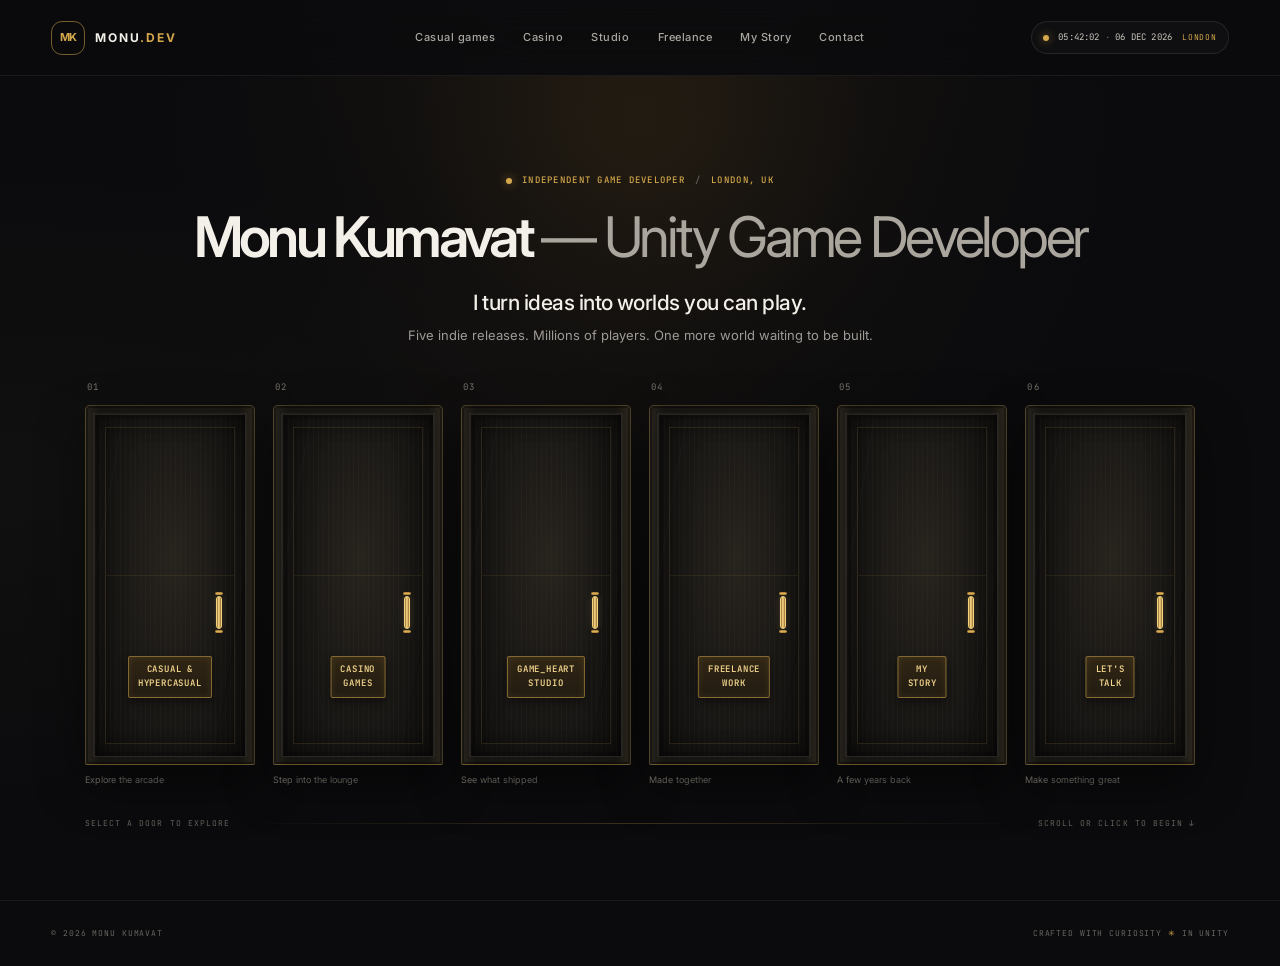
==== commit cc55164d: "Update portfolio" ====
--- a/index.html
+++ b/index.html
@@ -1,1383 +1,381 @@
-﻿<!doctype html>
+<!doctype html>
 <html lang="en">
 <head>
 	<meta charset="utf-8" />
 	<meta name="viewport" content="width=device-width, initial-scale=1" />
-	<title>Monu Kumavat — Unity Developer | Mobile, XR &amp; Real-Time 3D</title>
-	<meta name="description" content="Unity developer with 5+ years of experience and 25+ shipped mobile games. Specialising in Unity, C#, LiveOps, multiplayer, VR/XR and performance optimisation." />
+	<meta name="theme-color" content="#0b0b0d" />
+	<meta name="description" content="Monu Kumavat is a Unity game developer in London, building mobile games, casino experiences, and playful worlds from prototype to launch." />
 	<meta name="author" content="Monu Kumavat" />
-	<meta property="og:title" content="Monu Kumavat — Unity Developer" />
-	<meta property="og:description" content="Unity · Mobile Games · VR/XR · LiveOps · 25+ games shipped · 10M+ downloads." />
+	<meta property="og:title" content="Monu Kumavat — Unity Game Developer" />
+	<meta property="og:description" content="A portfolio of mobile games, studio releases, casino games, and interactive experiences by Monu Kumavat." />
 	<meta property="og:type" content="website" />
-	<meta property="og:image" content="assets/images/VRSpaceShooter.png" />
-	<meta name="theme-color" content="#0b1220" />
-	<link rel="icon" href="data:image/svg+xml,%3Csvg xmlns='http://www.w3.org/2000/svg' viewBox='0 0 100 100'%3E%3Crect width='100' height='100' rx='20' fill='%230b1220'/%3E%3Cpath d='M20 55 h8 v-8 h8 v8 h8 v8 h-8 v8 h-8 v-8 h-8 z' fill='%234f9cff'/%3E%3Ccircle cx='72' cy='42' r='6' fill='%232dd4bf'/%3E%3Ccircle cx='58' cy='58' r='6' fill='%232dd4bf'/%3E%3C/svg%3E" />
-	<link rel="preload" href="assets/images/VRSpaceShooter.png" as="image" />
+	<meta property="og:image" content="assets/images/BingoWorld.jpg" />
+	<title>Monu Kumavat — Unity Game Developer</title>
 	<link rel="preconnect" href="https://fonts.googleapis.com" />
 	<link rel="preconnect" href="https://fonts.gstatic.com" crossorigin />
-	<link href="https://fonts.googleapis.com/css2?family=Orbitron:wght@600;700;800;900&family=Rajdhani:wght@500;600;700&family=JetBrains+Mono:wght@400;500;600&display=swap" rel="stylesheet" />
+	<link href="https://fonts.googleapis.com/css2?family=Inter:wght@400;500;600;700;800&family=JetBrains+Mono:wght@400;500;600&display=swap" rel="stylesheet" />
+	<link rel="icon" href="data:image/svg+xml,%3Csvg xmlns='http://www.w3.org/2000/svg' viewBox='0 0 64 64'%3E%3Crect width='64' height='64' rx='14' fill='%230b0b0d'/%3E%3Cpath d='M16 48V16h8l8 13 8-13h8v32h-8V29l-8 12-8-12v19z' fill='%23d4a84b'/%3E%3C/svg%3E" />
 	<link rel="stylesheet" href="styles.css" />
 	<script type="application/ld+json">
 		{
-		  "@context": "https://schema.org",
-		  "@type": "Person",
-		  "name": "Monu Kumavat",
-		  "jobTitle": "Unity Developer",
-		  "url": "https://kumavatmonu.github.io/",
-		  "sameAs": [
-			"https://github.com/monu37",
-			"https://www.linkedin.com/in/monu-kumavat/"
-		  ],
-		  "knowsAbout": ["Unity","C#","Mobile Games","VR/XR","LiveOps","Multiplayer","Performance Optimisation","Photon","Firebase","Unity Editor Tools"],
-		  "alumniOf": "Kingston University"
+			"@context": "https://schema.org",
+			"@type": "Person",
+			"name": "Monu Kumavat",
+			"jobTitle": "Unity Game Developer",
+			"url": "https://kumavatmonu.github.io/",
+			"sameAs": [
+				"https://github.com/monu37",
+				"https://www.linkedin.com/in/monu-kumavat/"
+			],
+			"knowsAbout": ["Unity", "C#", "Mobile Games", "Game Development", "Firebase", "Unity IAP"],
+			"alumniOf": "Kingston University"
 		}
 	</script>
 </head>
 <body>
-	<div class="scroll-bar" aria-hidden="true"><span id="scrollFill"></span></div>
-
-	<nav class="hud-nav" data-reveal>
-		<a class="hud-brand" href="#top">
-			<span class="hud-brand-mark">MK</span>
-			<span class="hud-brand-text">Monu<em>.studio</em></span>
-		</a>
-		<button class="hud-toggle" id="navToggle" aria-expanded="false" aria-controls="hudLinks" aria-label="Toggle menu">
-			<span></span><span></span><span></span>
-		</button>
-		<div class="hud-links" id="hudLinks">
-			<a href="#top" data-nav>Home</a>
-			<a href="#about" data-nav>About</a>
-			<a href="#experience" data-nav>Experience</a>
-			<a href="#projects" data-nav>My Work</a>
-			<a href="#education" data-nav>Education</a>
-			<a href="#contact" data-nav>Contact</a>
-			<a class="nav-resume" href="assets/Monu_Kumavat_Resume.pdf" download>Resume <span aria-hidden="true">↓</span></a>
+	<a class="skip-link" href="#mainContent">Skip to content</a>
+	<nav class="site-nav" aria-label="Main navigation">
+		<a class="brand" href="#top" aria-label="Monu Kumavat, home"><span class="brand-mark">MK</span><span class="brand-name">MONU<span>.DEV</span></span></a>
+		<div class="nav-links" id="navLinks">
+			<a href="#hypercasual" data-section-link="hypercasual">Casual games</a>
+			<a href="#casino" data-section-link="casino">Casino</a>
+			<a href="#studio" data-section-link="studio">Studio</a>
+			<a href="#freelance" data-section-link="freelance">Freelance</a>
+			<a href="#story" data-section-link="story">My Story</a>
+			<a href="#contact" data-section-link="contact">Contact</a>
+		</div>
+		<div class="local-clock" aria-label="Local time in London">
+			<span class="clock-dot" aria-hidden="true"></span>
+			<span><time id="londonTime">--:--:--</time><span class="clock-separator"> · </span><time id="londonDate">---</time><span class="clock-zone"> LONDON</span></span>
 		</div>
 	</nav>
 
-	<div class="wrap">
-		<header id="top" data-reveal>
-			<canvas class="hero-fx" id="heroCanvas" aria-hidden="true"></canvas>
-			<div class="hero-backdrop" aria-hidden="true">
-				<img src="assets/images/BingoWorld.jpg" alt="" fetchpriority="high" />
+	<main id="mainContent">
+		<section class="landing-screen" id="top" aria-labelledby="heroTitle">
+			<div class="landing-glow" aria-hidden="true"></div>
+			<div class="landing-copy">
+				<p class="eyebrow"><span class="live-dot"></span> INDEPENDENT GAME DEVELOPER <span class="eyebrow-divider">/</span> LONDON, UK</p>
+				<h1 id="heroTitle">Monu Kumavat <span>— Unity Game Developer</span></h1>
+				<p class="hero-tagline">I turn ideas into worlds you can play.</p>
+				<p class="hero-intro">Five indie releases. Millions of players. One more world waiting to be built.</p>
 			</div>
-			<div class="hero-inner">
-				<div class="hero-layout">
-					<div class="hero-copy">
-						<span class="hero-kicker"><span class="live-dot"></span> THE CREATOR COLLECTION <span class="kicker-divider">/</span> UNITY · XR · GAMEPLAY</span>
-						<span class="hero-series">MONU KUMAVAT <span>— UNITY DEVELOPER</span></span>
-						<h1>Worlds worth<br /><span>getting lost in.</span></h1>
-						<p class="hero-tagline" id="heroTagline" aria-hidden="true"></p>
-						<p class="hero-description">
-							Unity developer with 5+ years building and shipping games across mobile, multiplayer and VR. I’ve published 5 indie games, built tools used across 22+ projects, and helped grow <strong>Bingo Free World</strong> to 10M+ downloads.
-						</p>
-						<div class="cta">
-							<a class="btn" href="#projects"><span aria-hidden="true">▶</span> Explore my work</a>
-							<a class="btn secondary" href="mailto:monukumavat37@gmail.com?subject=Game%20Developer%20Opportunity"><span aria-hidden="true">✉</span> Let’s talk</a>
-						</div>
-						<div class="hero-availability"><span class="live-dot"></span> London, UK <span class="availability-divider">·</span> Open to roles worldwide</div>
-					</div>
+			<div class="door-gallery" aria-label="Choose a portfolio section">
+				<button class="door-card" type="button" data-open-section="hypercasual" style="--door-index: 0">
+					<span class="door-number">01</span><span class="door-frame"><span class="door-glow"></span><span class="door-panel"><span class="door-inset"></span><span class="door-handle"></span></span></span><span class="door-plaque">CASUAL &amp;<br />HYPERCASUAL</span><span class="door-hint">Explore the arcade</span>
+				</button>
+				<button class="door-card" type="button" data-open-section="casino" style="--door-index: 1">
+					<span class="door-number">02</span><span class="door-frame"><span class="door-glow"></span><span class="door-panel"><span class="door-inset"></span><span class="door-handle"></span></span></span><span class="door-plaque">CASINO<br />GAMES</span><span class="door-hint">Step into the lounge</span>
+				</button>
+				<button class="door-card" type="button" data-open-section="studio" style="--door-index: 2">
+					<span class="door-number">03</span><span class="door-frame"><span class="door-glow"></span><span class="door-panel"><span class="door-inset"></span><span class="door-handle"></span></span></span><span class="door-plaque">GAME_HEART<br />STUDIO</span><span class="door-hint">See what shipped</span>
+				</button>
+				<button class="door-card" type="button" data-open-section="freelance" style="--door-index: 3">
+					<span class="door-number">04</span><span class="door-frame"><span class="door-glow"></span><span class="door-panel"><span class="door-inset"></span><span class="door-handle"></span></span></span><span class="door-plaque">FREELANCE<br />WORK</span><span class="door-hint">Made together</span>
+				</button>
+				<button class="door-card" type="button" data-open-section="story" style="--door-index: 4">
+					<span class="door-number">05</span><span class="door-frame"><span class="door-glow"></span><span class="door-panel"><span class="door-inset"></span><span class="door-handle"></span></span></span><span class="door-plaque">MY<br />STORY</span><span class="door-hint">A few years back</span>
+				</button>
+				<button class="door-card" type="button" data-open-section="contact" style="--door-index: 5">
+					<span class="door-number">06</span><span class="door-frame"><span class="door-glow"></span><span class="door-panel"><span class="door-inset"></span><span class="door-handle"></span></span></span><span class="door-plaque">LET'S<br />TALK</span><span class="door-hint">Make something great</span>
+				</button>
+			</div>
+			<div class="landing-footer"><span>SELECT A DOOR TO EXPLORE</span><span class="landing-line"></span><span>SCROLL OR CLICK TO BEGIN <span aria-hidden="true">↓</span></span></div>
+		</section>
+
+		<section class="section-screen project-section" id="hypercasual" data-portfolio-section="hypercasual" aria-labelledby="hypercasualTitle" hidden>
+			<div class="section-heading"><p class="eyebrow">01 / QUICK TO LEARN · HARD TO PUT DOWN</p><h2 id="hypercasualTitle">Casual &amp; <span>hypercasual.</span></h2><p>Short-play arcade, runner and puzzle games. Each card identifies its specific genre and whether it was freelance, personal or studio work.</p></div>
+			<div class="project-stack" data-project-list="hypercasual" aria-label="Casual, arcade, runner and hypercasual game projects"></div>
+		</section>
+
+		<section class="section-screen project-section" id="casino" data-portfolio-section="casino" aria-labelledby="casinoTitle" hidden>
+			<div class="section-heading"><p class="eyebrow">02 / REELS · TABLE GAMES · CRASH GAMES</p><h2 id="casinoTitle">A little <span>all in.</span></h2><p>Casino gameplay and social bingo, each described by its actual game type. The sports-odds calculator is listed with the other apps, not casino games.</p></div>
+			<div class="project-stack" data-project-list="casino" aria-label="Casino game projects"></div>
+		</section>
+
+		<section class="section-screen project-section" id="studio" data-portfolio-section="studio" aria-labelledby="studioTitle" hidden>
+			<div class="section-heading"><p class="eyebrow">03 / INDEPENDENT · SELF-PUBLISHED</p><h2 id="studioTitle">Made with <span>Game_Heart.</span></h2><p>Small team energy, hands-on releases, and a studio catalogue built one playful idea at a time.</p></div>
+			<div class="project-stack" data-project-list="studio" aria-label="Game_Heart Studio releases"></div>
+		</section>
+
+		<section class="section-screen project-section" id="freelance" data-portfolio-section="freelance" aria-labelledby="freelanceTitle" hidden>
+			<div class="section-heading"><p class="eyebrow">04 / CLIENT BUILDS · COMPANY PROJECTS · PERSONAL EXPERIMENTS</p><h2 id="freelanceTitle">Beyond <span>the brief.</span></h2><p>Selected client, company and independent projects outside the casual and casino collections. Genre and project context are shown separately on every card.</p></div>
+			<div class="project-stack" data-project-list="freelance" aria-label="Client, company, independent, and university projects"></div>
+		</section>
+
+		<section class="section-screen story-section" id="story" data-portfolio-section="story" aria-labelledby="storyTitle" hidden>
+			<div class="story-grid">
+				<div class="story-intro">
+					<p class="eyebrow">05 / THE PLAYER BECAME THE MAKER</p>
+					<h2 id="storyTitle">Let's go<br />back in <span>time.</span></h2>
+					<p class="story-caption">A curious kid, a first degree, and a whole lot of Unity projects later.</p>
+					<div class="story-year" id="storyYear" aria-live="polite">2026</div>
+					<p class="story-progress"><span class="progress-label">CAREER TIMELINE</span><span id="storyProgress">01 / 05</span></p>
 				</div>
-				<div class="hero-now-playing">
-					<span class="now-playing-label"><span class="live-dot"></span> FEATURED CASE STUDY</span>
-					<strong>Bingo Free World</strong>
-					<span>LiveOps · Mobile · 10M+ downloads</span>
-				</div>
-				<div class="stat-hud" role="group" aria-label="Career stats">
-					<div class="stat-tile">
-						<span class="stat-num" data-count="5">0</span><span class="stat-suffix">+</span>
-						<span class="stat-label">Years building</span>
-					</div>
-					<div class="stat-tile">
-						<span class="stat-num" data-count="25">0</span><span class="stat-suffix">+</span>
-						<span class="stat-label">Games shipped</span>
-					</div>
-					<div class="stat-tile">
-						<span class="stat-num" data-count="10">0</span><span class="stat-suffix">M+</span>
-						<span class="stat-label">Player downloads</span>
-					</div>
-					<div class="stat-tile">
-						<span class="stat-num" data-count="22">0</span><span class="stat-suffix">+</span>
-						<span class="stat-label">Projects using my tools</span>
-					</div>
-				</div>
+				<div class="timeline" id="timeline" aria-label="Career and education timeline"></div>
 			</div>
-		</header>
-
-		<!-- About -->
-		<section id="about" data-reveal>
-			<span class="eyebrow">01 // PLAYER PROFILE</span>
-			<h2>Unity, from first prototype to live game.</h2>
-			<p>Unity and C# developer with 5+ years across casual and hybrid-casual games, casino, multiplayer, VR/XR and AI-driven apps. I’ve shipped 25+ games on Android and iOS, built reusable editor tools, and worked across the full cycle—from gameplay and optimisation to launch and LiveOps.</p>
-
-			<div class="loadout">
-				<div class="loadout-slot">
-					<h4><span class="slot-icon">⌨</span> Unity &amp; Gameplay</h4>
-					<div class="skills-tags">
-						<span>Unity 6 · URP · C# · C++ · Python</span>
-						<span>Gameplay · OOP · SOLID · Design Patterns</span>
-						<span>uGUI · TextMeshPro · Physics · Animation</span>
-						<span>Cinemachine · NavMesh AI</span>
-					</div>
-				</div>
-				<div class="loadout-slot">
-					<h4><span class="slot-icon">🥽</span> XR &amp; Real-Time 3D</h4>
-					<div class="skills-tags">
-						<span>XR Interaction Toolkit · Oculus Integration</span>
-						<span>Tracked-controller VR interactions</span>
-						<span>Shader Graph · URP Renderer Features</span>
-						<span>Particle systems · Draw-call reduction</span>
-						<span>Texture compression</span>
-					</div>
-				</div>
-				<div class="loadout-slot">
-					<h4><span class="slot-icon">🌐</span> Platforms &amp; Integration</h4>
-					<div class="skills-tags">
-						<span>Android · iOS · WebGL · PC</span>
-						<span>Photon multiplayer · REST APIs</span>
-						<span>Firebase · Remote Config</span>
-						<span>Unity IAP · OpenAI API</span>
-						<span>IronSource · AdMob · AppLovin MAX</span>
-						<span>Singular · GameAnalytics</span>
-					</div>
-				</div>
-				<div class="loadout-slot">
-					<h4><span class="slot-icon">📈</span> LiveOps &amp; Player Growth</h4>
-					<div class="skills-tags">
-						<span>Live events · Themed content · Power-ups</span>
-						<span>Remote Config · Content updates</span>
-						<span>Ads · IAP · Analytics · Crash reporting</span>
-						<span>Retention · Revenue dashboards</span>
-					</div>
-				</div>
-				<div class="loadout-slot">
-					<h4><span class="slot-icon">⚡</span> Optimisation &amp; Debugging</h4>
-					<div class="skills-tags">
-						<span>Unity Profiler · Memory Profiler</span>
-						<span>Object pooling · Addressables</span>
-						<span>Multi-threading · ECS/DOTS</span>
-						<span>Firebase Crashlytics · Crashes &amp; ANRs</span>
-						<span>Native Android/iOS debugging</span>
-					</div>
-				</div>
-				<div class="loadout-slot">
-					<h4><span class="slot-icon">🛠</span> Tools &amp; Teamwork</h4>
-					<div class="skills-tags">
-						<span>Unity Editor tools · Reusable templates</span>
-						<span>Git · Plastic SCM · CI/CD</span>
-						<span>Jira · Agile sprints · Code reviews</span>
-						<span>Unit testing · TDD · Mentoring</span>
-						<span>AI-assisted prototyping &amp; debugging</span>
-					</div>
-				</div>
+		</section>
+
+		<section class="section-screen contact-section" id="contact" data-portfolio-section="contact" aria-labelledby="contactTitle" hidden>
+			<div class="contact-orbit" aria-hidden="true"></div>
+			<p class="eyebrow">06 / YOUR NEXT PLAYER TWO?</p>
+			<h2 id="contactTitle">Let's build a<br /><span>game together.</span></h2>
+			<p>Have a game in mind, need a Unity developer, or just want to talk games? My inbox is open.</p>
+			<a class="email-button" href="mailto:monukumavat37@gmail.com?subject=Let%27s%20build%20a%20game" data-portfolio-link="email"><span aria-hidden="true">✉</span> monukumavat37@gmail.com <span aria-hidden="true">↗</span></a>
+			<div class="social-links" aria-label="More ways to connect">
+					<a href="https://www.linkedin.com/in/monu-kumavat/" data-portfolio-link="linkedin" target="_blank" rel="noopener noreferrer">LinkedIn <span aria-hidden="true">↗</span></a>
+					<a href="https://github.com/monu37" data-portfolio-link="github" target="_blank" rel="noopener noreferrer">GitHub <span aria-hidden="true">↗</span></a>
+					<a href="https://play.google.com/store/apps/developer?id=Game_Heart+Studio" data-portfolio-link="googlePlayDeveloper" target="_blank" rel="noopener noreferrer">Google Play <span aria-hidden="true">↗</span></a>
+					<a href="assets/Monu_Kumavat_Resume.pdf" data-portfolio-link="cv" download>Download CV <span aria-hidden="true">↓</span></a>
 			</div>
-		</section>
-		<!-- Experience -->
-		<section id="experience" data-reveal>
-			<span class="eyebrow">02 // QUEST LOG</span>
-			<h2>Experience</h2>
-			<div class="xp">
-				<article class="xp-item">
-					<div class="xp-quest is-active">CURRENT · GAME_HEART STUDIO</div>
-					<h3>Indie Game Developer &amp; Freelance Unity Developer</h3>
-					<div class="xp-meta">Sep 2024 – Present · London, UK</div>
-					<ul class="xp-bullets">
-						<li>Designed, built and published five mobile games on Google Play: <strong>Word Sort ASMR, Arrow Crush 3D, Nut Flow, Perfect Slice 3D</strong> and <strong>Guess Me If You Can</strong>—owning development, release and updates. The Game_Heart Studio store catalogue also features <strong>Marble Land Puzzle</strong>.</li>
-						<li>Built distinct gameplay systems, integrated ads, analytics and crash reporting, tracked revenue, and shipped regular updates including a <strong>500-level content drop</strong>.</li>
-						<li>Deliver freelance Unity and C# projects through Upwork (since Jan 2026); use AI-assisted tools to accelerate prototyping and debugging.</li>
-					</ul>
-				</article>
-				<article class="xp-item">
-					<div class="xp-quest">PREVIOUS · ZAPPLOGICS SOLUTIONS</div>
-					<h3>Game Developer · Zapplogics Solutions</h3>
-					<div class="xp-meta">May 2022 – May 2023</div>
-					<ul class="xp-bullets">
-						<li>Built 10+ slot games, Baccarat and an Aviator-style crash game, plus live-data apps including Tennis Live Score and Bet Calculator.</li>
-						<li>Created Unity editor tools and reusable templates used across <strong>22+ client projects</strong>.</li>
-						<li>Cut client-server sync delays by <strong>~40%</strong> and improved mobile performance by <strong>25–30%</strong> through profiling and memory optimisation; shipped Android, iOS, WebGL and WebView builds.</li>
-						<li>Worked in Agile sprints with Jira, reviewed code and mentored an intern.</li>
-					</ul>
-				</article>
-				<article class="xp-item">
-					<div class="xp-quest">2021–2022 · CODESOFT INFOTECH</div>
-					<h3>Game Developer · Codesoft Infotech</h3>
-					<div class="xp-meta">Jan 2021 – Apr 2022</div>
-					<ul class="xp-bullets">
-						<li>Ran LiveOps for <strong>Bingo Free World (10M+ downloads)</strong>, building themed rooms, limited-time events, power-ups and hourly bonuses with Remote Config—contributing to an approximately <strong>20% retention lift</strong>.</li>
-						<li>Reworked win logic and UI, simplified IAP, added a forced-update flow and contributed to the REST API backend.</li>
-						<li>Built gameplay, UI, Cinemachine cameras and NavMesh AI for 20+ casual and hyper-casual games; improved load times and stutter by <strong>~30%</strong> through profiling, pooling and memory optimisation.</li>
-					</ul>
-				</article>
-				<article class="xp-item">
-					<div class="xp-quest">2019–2020 · PART-TIME</div>
-					<h3>Part-Time Game Developer · Codesoft Infotech</h3>
-					<div class="xp-meta">Jun 2019 – Dec 2020</div>
-					<ul class="xp-bullets">
-						<li>Shipped Unity and C# hyper-casual games, contributing gameplay, UI and release testing alongside a BSc in Computer Science.</li>
-					</ul>
-				</article>
-			</div>
-		</section>
-
-		<!-- Projects -->
-		<section id="projects" data-reveal>
-			<span class="eyebrow">03 // PROJECT VAULT</span>
-			<h2>Selected projects</h2>
-			<p class="sub">A curated watchlist of games, tools and interactive experiences—built for mobile, multiplayer, XR and beyond.</p>
-			<div class="filters" role="tablist" aria-label="Project filters">
-				<button role="tab" aria-selected="true" data-filter="all">🗂 All</button>
-				<button role="tab" data-filter="live">▶ Live games</button>
-				<button role="tab" data-filter="company">🏢 Company</button>
-				<button role="tab" data-filter="freelance">🤝 Freelance</button>
-				<button role="tab" data-filter="personal">🚀 Personal</button>
-			</div>
-			<div id="projectGrid" class="project-shelves">
-				<section class="project-shelf live-games-shelf" id="live-games" data-tags="live" aria-label="Live games on Google Play">
-					<div class="shelf-heading">
-						<div class="shelf-title"><h3>Now playing on Google Play</h3><span>Published by Game_Heart Studio</span></div>
-						<div class="shelf-controls" aria-label="Live games carousel controls">
-							<button type="button" data-shelf-step="-1" aria-label="Scroll live games left">&larr;</button>
-							<button type="button" data-shelf-step="1" aria-label="Scroll live games right">&rarr;</button>
-						</div>
-					</div>
-					<div class="grid">
-						<a class="card live-game-card" href="https://play.google.com/store/apps/details?id=com.TapTik.MarbleLandPuzzle" target="_blank" rel="noopener noreferrer" aria-label="Play Marble Land Puzzle on Google Play">
-							<div class="thumb-wrap"><img class="thumb" loading="lazy" src="https://play-lh.googleusercontent.com/5SMFCODJwaDfx0L6DWkeqkPFrVtQ9hM2Gwy31nc4Xv5meLkJ2WHhPDxXL6CC84ZvlwYLao380ZVxEVFvKy_fNg=s256-rw" alt="Marble Land Puzzle app icon" /></div>
-							<div class="card-body"><h3>Marble Land Puzzle</h3><span class="badge">Google Play ↗</span></div>
-						</a>
-						<a class="card live-game-card" href="https://play.google.com/store/apps/details?id=com.TapTik.ArrowCrush3D" target="_blank" rel="noopener noreferrer" aria-label="Play Arrow Crush 3D on Google Play">
-							<div class="thumb-wrap"><img class="thumb" loading="lazy" src="https://play-lh.googleusercontent.com/-mn6zM0SxL5Ei4hqyc1Tpcp60Dvv1lOIV87x-_0FK7KwvU_avdmrjD1_6Nh3ZorBx4PMf5OmN8xNFVzHApI-mQ=s256-rw" alt="Arrow Crush 3D app icon" /></div>
-							<div class="card-body"><h3>Arrow Crush 3D</h3><span class="badge">Google Play ↗</span></div>
-						</a>
-						<a class="card live-game-card" href="https://play.google.com/store/apps/details?id=com.TapTik.NutFlowColorSortPuzzle" target="_blank" rel="noopener noreferrer" aria-label="Play Nut Flow: Color Sort Puzzle on Google Play">
-							<div class="thumb-wrap"><img class="thumb" loading="lazy" src="https://play-lh.googleusercontent.com/zhjjTb1UG89qnAjXr97RTPU2nKcS5GG0xQ-I82NL1bXTxXNu_EjAMFV8uFiq-_voYGdNdeevG2078F2tsnus4g=s256-rw" alt="Nut Flow app icon" /></div>
-							<div class="card-body"><h3>Nut Flow: Color Sort Puzzle</h3><span class="badge">Google Play ↗</span></div>
-						</a>
-						<a class="card live-game-card" href="https://play.google.com/store/apps/details?id=com.taptik.perfectslice3D" target="_blank" rel="noopener noreferrer" aria-label="Play Perfect Slice 3D on Google Play">
-							<div class="thumb-wrap"><img class="thumb" loading="lazy" src="https://play-lh.googleusercontent.com/kR_dprKH-RAfoM6q0p7idEENCkuZLK82RwiTsSKs1aDMoWVSgE1hV5uYovBin0mD06zprxZV4dRckQEU-TMK=s256-rw" alt="Perfect Slice 3D app icon" /></div>
-							<div class="card-body"><h3>Perfect Slice 3D</h3><span class="badge">Google Play ↗</span></div>
-						</a>
-						<a class="card live-game-card" href="https://play.google.com/store/apps/details?id=com.TapTik.GuessMeIfYouCan" target="_blank" rel="noopener noreferrer" aria-label="Play Guess Me If You Can on Google Play">
-							<div class="thumb-wrap"><img class="thumb" loading="lazy" src="https://play-lh.googleusercontent.com/zPZak2pmjwv0GmpkBl_JIi-DIA_olET7tkU0wlJnyDDnKq-puCXUsED7pu6uiOWQZP8E4V-3lBRAgqCVY__fBA=s256-rw" alt="Guess Me If You Can app icon" /></div>
-							<div class="card-body"><h3>Guess Me If You Can</h3><span class="badge">Google Play ↗</span></div>
-						</a>
-						<a class="card live-game-card" href="https://play.google.com/store/apps/details?id=com.TapTik.WordSort" target="_blank" rel="noopener noreferrer" aria-label="Play Word Sort ASMR: Associations on Google Play">
-							<div class="thumb-wrap"><img class="thumb" loading="lazy" src="https://play-lh.googleusercontent.com/ZDOBVdO4tm18e-jkE_N64dXeehobROcgGNikv6_u3c9-wbkpf3NlTqN1jxA6qU8S66KNQnyS4ERgnoLgHSVL0CE=s256-rw" alt="Word Sort ASMR app icon" /></div>
-							<div class="card-body"><h3>Word Sort ASMR: Associations</h3><span class="badge">Google Play ↗</span></div>
-						</a>
-					</div>
-				</section>
-				<section class="project-shelf" data-tags="company" aria-label="Studio projects">
-					<div class="shelf-heading">
-						<div class="shelf-title"><h3>Studio credits</h3><span>Games made with great teams</span></div>
-						<div class="shelf-controls" aria-label="Studio projects carousel controls">
-							<button type="button" data-shelf-step="-1" aria-label="Scroll studio projects left">&larr;</button>
-							<button type="button" data-shelf-step="1" aria-label="Scroll studio projects right">&rarr;</button>
-						</div>
-					</div>
-					<div class="grid">
-				<article class="card" data-tags="company" data-open="BingoWorld">
-					<div class="thumb-wrap">
-						<span class="ribbon">🏆 10M+ Downloads</span>
-						<img class="thumb" loading="lazy" src="assets/images/BingoWorld.jpg" alt="Bingo World game thumbnail" />
-					</div>
-					<div class="card-body">
-						<h3>Bingo World Game</h3>
-						<span class="badge">Unity · C# </span>
-					</div>
-				</article>
-
-				<article class="card" data-tags="company" data-open="TennisLiveScoreApp">
-					<div class="thumb-wrap"><img class="thumb" loading="lazy" src="assets/images/Tennis Live app.jpg" alt="Tennis Live Score App thumbnail" /></div>
-					<div class="card-body">
-						<h3>Tennis Live Score App</h3>
-						<span class="badge">Unity · RapidAPI</span>
-					</div>
-				</article>
-
-				<article class="card" data-tags="company" data-open="Baccart">
-					<div class="thumb-wrap"><img class="thumb" loading="lazy" src="assets/zapplogics/Baccarat_lobby.png" alt="Baccarat_lobby game thumbnail" /></div>
-					<div class="card-body">
-						<h3>Baccart Game</h3>
-						<span class="badge">Unity · C# · Casino</span>
-					</div>
-				</article>
-
-				<article class="card" data-tags="company" data-open="BetCalculator">
-					<div class="thumb-wrap"><img class="thumb" loading="lazy" src="assets/zapplogics/BetCalculator.jpg" alt="BetCalculator app thumbnail" /></div>
-					<div class="card-body">
-						<h3>BetCalculator App</h3>
-						<span class="badge">Unity · C# · Maths · News · RapidAPi  </span>
-					</div>
-				</article>
-
-				<article class="card" data-tags="company" data-open="SlotGame">
-					<div class="thumb-wrap"><img class="thumb" loading="lazy" src="assets/Slot/SlotGame.jpg" alt="SlotGame thumbnail" /></div>
-					<div class="card-body">
-						<h3>Slot Game</h3>
-						<span class="badge">Unity · C# · Maths · IAP  </span>
-					</div>
-				</article>
-
-				<article class="card" data-tags="company" data-open="spaceshooter">
-					<div class="thumb-wrap"><img class="thumb" loading="lazy" src="assets/zapplogics/spaceshooter.png" alt="spaceshooter thumbnail" /></div>
-					<div class="card-body">
-						<h3>2D Space Shooter</h3>
-						<span class="badge">Unity · C# · Ads · IAP  </span>
-					</div>
-				</article>
-
-				<article class="card" data-tags="company" data-open="Aviator">
-					<div class="thumb-wrap"><img class="thumb" loading="lazy" src="assets/zapplogics/Aviator.png" alt="Aviator thumbnail" /></div>
-					<div class="card-body">
-						<h3>Aviator Game</h3>
-						<span class="badge">Unity · C# · Line Renderer · Rewarded Ads  </span>
-					</div>
-				</article>
-					</div>
-				</section>
-
-				<section class="project-shelf" data-tags="freelance" aria-label="Client projects">
-					<div class="shelf-heading">
-						<div class="shelf-title"><h3>Client projects</h3><span>From prototype to polished build</span></div>
-						<div class="shelf-controls" aria-label="Client projects carousel controls">
-							<button type="button" data-shelf-step="-1" aria-label="Scroll client projects left">&larr;</button>
-							<button type="button" data-shelf-step="1" aria-label="Scroll client projects right">&rarr;</button>
-						</div>
-					</div>
-					<div class="grid">
-				<article class="card" data-tags="freelance" data-open="fruitfighter">
-					<div class="thumb-wrap"><img class="thumb" loading="lazy" src="assets/images/fruit fighter.png" alt="Fruit Fighter game thumbnail" /></div>
-					<div class="card-body"><h3>Fruit Fighter</h3><span class="badge">Freelance</span></div>
-				</article>
-				<article class="card" data-tags="freelance" data-open="TengoBlitz">
-					<div class="thumb-wrap"><img class="thumb" loading="lazy" src="assets/images/TengoBlitz.png" alt="Tengo Blitz puzzle game thumbnail" /></div>
-					<div class="card-body"><h3>Tengo Blitz</h3><span class="badge">Freelance</span></div>
-				</article>
-				<article class="card" data-tags="freelance" data-open="helixballdrop">
-					<div class="thumb-wrap"><img class="thumb" loading="lazy" src="assets/images/helix ball drop.png" alt="Helix Ball Drop hyper-casual game thumbnail" /></div>
-					<div class="card-body"><h3>Helix Ball Drop</h3><span class="badge">Ads · IAP</span></div>
-				</article>
-				<article class="card" data-tags="freelance" data-open="blockandHoop">
-					<div class="thumb-wrap"><img class="thumb" loading="lazy" src="assets/images/blockandHoop.png" alt="Block and Hoop puzzle game thumbnail" /></div>
-					<div class="card-body"><h3>Block & Hoop</h3><span class="badge">Physics</span></div>
-				</article>
-					</div>
-				</section>
-
-				<section class="project-shelf" data-tags="personal" aria-label="Independent projects">
-					<div class="shelf-heading">
-						<div class="shelf-title"><h3>Beyond the brief</h3><span>Personal experiments &amp; passion projects</span></div>
-						<div class="shelf-controls" aria-label="Personal projects carousel controls">
-							<button type="button" data-shelf-step="-1" aria-label="Scroll personal projects left">&larr;</button>
-							<button type="button" data-shelf-step="1" aria-label="Scroll personal projects right">&rarr;</button>
-						</div>
-					</div>
-					<div class="grid">
-				<article class="card" data-tags="personal" data-open="blockchainRpgModal">
-					<div class="thumb-wrap"><img class="thumb" loading="lazy" src="assets/images/RPGOdyssey.png" alt="Blockchain RPG Odyssey thumbnail" /></div>
-					<div class="card-body"><h3>Blockchain RPG Odyssey</h3><span class="badge">NEAR · NFTs</span></div>
-				</article>
-				<article class="card" data-tags="personal" data-open="VRSpaceShooter">
-					<div class="thumb-wrap"><img class="thumb" loading="lazy" src="assets/images/VRSpaceShooter.png" alt="VR Space Shooter thumbnail" /></div>
-					<div class="card-body"><h3>VR Space Shooter</h3><span class="badge">XR Toolkit</span></div>
-				</article>
-				<article class="card" data-tags="personal" data-open="AIQuizGame">
-					<div class="thumb-wrap"><img class="thumb" loading="lazy" src="assets/images/AIQuizGame.png" alt="AI Quiz Game thumbnail" /></div>
-					<div class="card-body"><h3>AI Quiz Game</h3><span class="badge">▶ Play browser demo</span></div>
-				</article>
-				<article class="card" data-tags="personal" data-open="CarRaceMultiplayer">
-					<div class="thumb-wrap"><img class="thumb" loading="lazy" src="assets/images/CarRaceMultiplayer.png" alt="Multiplayer car race thumbnail" /></div>
-					<div class="card-body"><h3>Cosmic Racer (Multiplayer)</h3><span class="badge">Photon</span></div>
-				</article>
-				<article class="card" data-tags="personal" data-open="doubleRun">
-					<div class="thumb-wrap"><img class="thumb" loading="lazy" src="assets/images/doubleRun.png" alt="Double Run dual-control runner thumbnail" /></div>
-					<div class="card-body"><h3>Double Run</h3><span class="badge">▶ Play browser demo</span></div>
-				</article>
-					</div>
-				</section>
-			</div>
-		</section>
-
-		<!-- Education -->
-		<section id="education" data-reveal>
-			<span class="eyebrow">04 // PLAYER PROGRESSION</span>
-			<h2>Education</h2>
-			<div class="xp">
-				<article class="xp-item">
-					<div class="xp-quest">MASTER'S DEGREE</div>
-					<h3>MSc Game Development Programming</h3>
-					<div class="xp-meta">Kingston University · London, UK · Sep 2023 – Sep 2024</div>
-					<ul class="xp-bullets"><li>Built a 2D blockchain RPG featuring NEAR wallet integration and NFT item trading.</li></ul>
-				</article>
-				<article class="xp-item">
-					<div class="xp-quest">BACHELOR'S DEGREE</div>
-					<h3>BSc Computer Science</h3>
-					<div class="xp-meta">KC College · India · 2017 – 2020</div>
-				</article>
-			</div>
-		</section>
-
-		<!-- Contact / Footer -->
-		<footer id="contact" data-reveal>
-			<div class="contact-panel">
-				<span class="eyebrow">05 // LET’S CONNECT</span>
-				<h2 class="footer-title">Let’s build what’s next.</h2>
-				<p class="footer-sub">Building games, XR experiences and real-time tools. Based in London and open to on-site, hybrid, remote or relocation opportunities.</p>
-				<div class="cta">
-					<a class="btn" href="mailto:monukumavat37@gmail.com?subject=Unity%20Developer%20Opportunity">✉ Start a Conversation <span aria-hidden="true">↗</span></a>
-					<a class="btn secondary" href="assets/Monu_Kumavat_Resume.pdf" download>↓ Download CV</a>
-				</div>
-				<nav class="links" aria-label="Contact links">
-					<a rel="noopener" target="_blank" href="https://github.com/monu37"><span aria-hidden="true">GH</span> GitHub <span class="link-arrow" aria-hidden="true">↗</span></a>
-					<a rel="noopener" target="_blank" href="https://www.linkedin.com/in/monu-kumavat/"><span aria-hidden="true">in</span> LinkedIn <span class="link-arrow" aria-hidden="true">↗</span></a>
-					<a href="mailto:monukumavat37@gmail.com"><span aria-hidden="true">@</span> Email</a>
-					<a href="tel:+447741948421"><span aria-hidden="true">＋</span> +44 7741 948421</a>
-				</nav>
-			</div>
-			<div class="footer-meta">
-				<span>© <span id="y"></span> Monu Kumavat. All rights reserved.</span>
-				<a href="#top">Back to top <span aria-hidden="true">↑</span></a>
-			</div>
-		</footer>
-	</div>
-
-	<!-- ===== Modals ===== -->
-	<!-- Bingo World Modal -->
-	<div id="BingoWorld" class="modal" aria-hidden="true" role="dialog" aria-modal="true" aria-label="Bingo World">
-		<div class="modal-panel">
-			<div class="modal-head">
-				<strong>Bingo World</strong>
-				<button class="modal-close" data-close aria-label="Close">&times;</button>
-			</div>
-
-			<div class="modal-body">
-				<!-- SLIDESHOW -->
-				<div class="slider" data-slider>
-					<!-- main viewer -->
-					<div class="viewer" id="bingoViewer" aria-live="polite"></div>
-
-					<!-- nav -->
-					<button class="nav prev" data-prev aria-label="Previous">&#10094;</button>
-					<button class="nav next" data-next aria-label="Next">&#10095;</button>
-
-					<!-- counter -->
-					<div class="counter" aria-hidden="true"><span data-idx>1</span>/<span data-total>1</span></div>
-
-					<!-- thumbnails track -->
-					<div class="gallery" role="tablist" aria-label="Bingo media">
-						<!-- Each thumb declares its type & source -->
-						<!-- Video -->
-						<img role="tab" class="thumb is-active"
-							 src="assets/bingo/Logo.jpg"
-							 alt="Win Logic + Animation + Rate us"
-							 data-type="video"
-							 data-src="assets/bingo/Win logic and animation + rate us.mp4">
-
-						<img role="tab" class="thumb"
-							 src="assets/bingo/Updategame.jpg"
-							 alt="Hourly bonus & update screen"
-							 data-type="video"
-							 data-src="assets/bingo/Hourly bonus + update game.mp4">
-
-						<img role="tab" class="thumb"
-							 src="assets/bingo/Power up function added.png"
-							 alt="Power up function added"
-							 data-type="video"
-							 data-src="assets/bingo/Power up function added.mp4">
-
-						<!-- Image -->
-						<img role="tab" class="thumb"
-							 src="assets/bingo/Limited room for event.jpg"
-							 alt="Limited room for event"
-							 data-type="image"
-							 data-src="assets/bingo/Limited room for event.jpg">
-
-						<img role="tab" class="thumb"
-							 src="assets/bingo/Newroomcomingsoon.jpg"
-							 alt="Newroomcomingsoon"
-							 data-type="image"
-							 data-src="assets/bingo/Newroomcomingsoon.jpg">
-
-						<img role="tab" class="thumb"
-							 src="assets/bingo/New Room england.jpg"
-							 alt="New Room england"
-							 data-type="image"
-							 data-src="assets/bingo/New Room england.jpg">
-
-						<img role="tab" class="thumb"
-							 src="assets/bingo/New room japan.jpg"
-							 alt="New room japan"
-							 data-type="image"
-							 data-src="assets/bingo/New room japan.jpg">
-
-						<img role="tab" class="thumb"
-							 src="assets/bingo/New Room Spooky.jpg"
-							 alt="New Room Spooky"
-							 data-type="image"
-							 data-src="assets/bingo/New Room Spooky.jpg">
-
-						<!-- APK / File -->
-						<img role="tab" class="thumb"
-							 src="assets/bingo/Logo.jpg"
-							 alt="Download APK build"
-							 data-type="file"
-							 data-href="https://drive.google.com/file/d/1Fx5Ws7GvHVYA9r_TnTFhotYvh7ugJ1Jk/view?usp=sharing"
-							 data-filename="freebingoworld.apk">
-					</div>
-				</div>
-
-				<p>
-					Ran LiveOps for a game with 10M+ downloads, shipping themed rooms, limited-time events, power-ups and hourly bonuses through Remote Config. These features contributed to an approximately 20% retention lift. Reworked win logic and UI, streamlined IAP, added a forced-update flow and contributed to the REST API backend.
-					Connected the game to a centralized database for efficient player support and analytics, streamlined in-app purchases (IAPs) for smoother transactions, and optimized server logic to ensure fair play and better retention across the player base.
-				</p>
-			</div>
-		</div>
-	</div>
-
-	<div class="modal" id="TennisLiveScoreApp" role="dialog" aria-modal="true" aria-hidden="true" aria-label="Tennis Live Score App">
-		<div class="modal-panel">
-			<div class="modal-head"><strong>Tennis Live Score App</strong><button class="modal-close" data-close>&times;</button></div>
-			<div class="modal-body">
-				<div class="video">
-					<video controls preload="metadata" playsinline poster="assets/images/Tennis Live app.jpg">
-						<source src="assets/videos/TennisLiveApp.mp4" type="video/mp4" />
-						Your browser does not support the video tag.
-					</video>
-				</div>
-				<p>Tennis Live Score is a real-time score tracking app focused on Tennis matches, ATP Tours, and tournaments, developed in just 5 days using Unity and C#. The app uses RapidAPI’s third-party sports API to fetch and display live match data. Players can view detailed match information, including live scores, player names, their country representation, current rankings, and even explore match history from previous years. I built a robust API integration system to manage live data streaming, handle JSON parsing, and update the UI in real time. The interface is clean, mobile-friendly, and optimized for quick access to key stats, with smooth transitions and real-time refresh capabilities. This project showcases my ability to work with external APIs, create dynamic data-driven UIs, and deliver fully functional applications under tight deadlines.</p>
-			</div>
-		</div>
-	</div>
-
-	<div class="modal" id="Baccart" role="dialog" aria-modal="true" aria-hidden="true" aria-label="Baccart Game">
-		<div class="modal-panel">
-			<div class="modal-head"><strong>Baccart Game</strong><button class="modal-close" data-close>&times;</button></div>
-			<div class="modal-body">
-				<div class="video">
-					<video controls preload="metadata" playsinline poster="assets/zapplogics/Baccarat_lobby.png">
-						<source src="assets/zapplogics/Baccarat_lobby.mp4" type="video/mp4" />
-						Your browser does not support the video tag.
-					</video>
-				</div>
-				<p>
-					Built a complete single-player Baccarat card game from scratch using Unity and C#, implementing the full game logic, betting system, and win/loss conditions.
-					Designed an interactive lobby interface that allows players to join rooms, manage chips, and start games smoothly.
-					Created custom animations for card dealing, betting transitions, and victory effects to enhance visual appeal and realism. Developed with a modular structure for future scalability, making it easy to extend into multiplayer or backend-connected versions later. This prototype showcases strong skills in game logic programming, UI/UX design, and state management within Unity.
-				</p>
-			</div>
-		</div>
-	</div>
-
-	<div class="modal" id="BetCalculator" role="dialog" aria-modal="true" aria-hidden="true" aria-label="BetCalculator">
-		<div class="modal-panel">
-			<div class="modal-head"><strong>BetCalculator App</strong><button class="modal-close" data-close>&times;</button></div>
-			<div class="modal-body">
-				<div class="video">
-					<video controls preload="metadata" playsinline poster="assets/zapplogics/BetCalculator.jpg">
-						<source src="assets/zapplogics/BetCalculator.mp4" type="video/mp4" />
-						Your browser does not support the video tag.
-					</video>
-				</div>
-				<p>
-					Developed a sports betting calculator that allows players to calculate potential winnings, profits, and odds across multiple bet types, including singles, doubles, accumulators, Yankees, and Goliaths.
-					Built the entire system in Unity and C#, implementing complex mathematical algorithms to handle fractional, decimal, and American odds with high accuracy. Integrated RapidAPI to fetch live sports data and news, helping users make informed betting decisions based on current events. The app was inspired by professional-grade tools like Free Bet Calculator (UK) but customized with an interactive and intuitive UI for faster input and real-time calculations.
-					This project highlights strong expertise in mathematics, API integration, and gameplay tool development.
-			</div>
-		</div>
-	</div>
-	<!-- Slot Gamee Modal -->
-	<div id="SlotGame" class="modal" aria-hidden="true" role="dialog" aria-modal="true" aria-label="SlotGame">
-		<div class="modal-panel">
-			<div class="modal-head">
-				<strong>Slot Game</strong>
-				<button class="modal-close" data-close aria-label="Close">&times;</button>
-			</div>
-
-			<div class="modal-body">
-				<!-- SLIDESHOW -->
-				<div class="slider" data-slider>
-					<!-- main viewer -->
-					<div class="viewer" id="SlotViewer" aria-live="polite"></div>
-
-					<!-- nav -->
-					<button class="nav prev" data-prev aria-label="Previous">&#10094;</button>
-					<button class="nav next" data-next aria-label="Next">&#10095;</button>
-
-					<!-- counter -->
-					<div class="counter" aria-hidden="true"><span data-idx>1</span>/<span data-total>1</span></div>
-
-					<!-- thumbnails track -->
-					<div class="gallery" role="tablist" aria-label="SlotGame media">
-						<!-- Each thumb declares its type & source -->
-						<!-- Video -->
-						<img role="tab" class="thumb is-active"
-							 src="assets/Slot/Slot1.png"
-							 alt="Slot1"
-							 data-type="video"
-							 data-src="assets/Slot/Slot1.mp4">
-
-						<img role="tab" class="thumb"
-							 src="assets/Slot/slot2.jpg"
-							 alt="slot2"
-							 data-type="video"
-							 data-src="assets/Slot/slot2.mp4">
-
-						<img role="tab" class="thumb"
-							 src="assets/Slot/slot3.jpg"
-							 alt="slot3"
-							 data-type="video"
-							 data-src="assets/Slot/slot3.mp4">
-
-						<img role="tab" class="thumb"
-							 src="assets/Slot/slot4.png"
-							 alt="slot4"
-							 data-type="video"
-							 data-src="assets/Slot/slot4.mp4">
-
-
-					</div>
-				</div>
-
-				<p>
-					Developed 10+ slot games from scratch using Unity and C#, each featuring unique reel logic, visual design, and payout structures (ranging from 3×3 to 6×6 grids).
-					Implemented full In-App Purchase (IAP) systems, dynamic win tables, and engaging sound design to enhance the overall user experience.
-					Each title was optimized for mobile performance and published on app stores under different variations to meet client and app store compliance requirements.
-					Focused on modular architecture, making it easy to adjust win probabilities, animations, and mechanics per release — showcasing expertise in gameplay programming, system logic design, and monetization integration.
-				</p>
-			</div>
-		</div>
-	</div>
-
-	<div class="modal" id="spaceshooter" role="dialog" aria-modal="true" aria-hidden="true" aria-label="spaceshooter">
-		<div class="modal-panel">
-			<div class="modal-head"><strong>2D Space Shooter</strong><button class="modal-close" data-close>&times;</button></div>
-			<div class="modal-body">
-				<div class="video">
-					<video controls preload="metadata" playsinline poster="assets/zapplogics/spaceshooter.png">
-						<source src="assets/zapplogics/spaceshooter.mp4" type="video/mp4" />
-					</video>
-				</div>
-				<p>
-					Developed a 2D space combat game from scratch using Unity and C#, where players control a customizable jet to defeat waves of enemies across 100+ progressively challenging levels. 
-					Each level features distinct enemy types, attack patterns, and abilities, creating an engaging difficulty curve. Implemented particle effects and dynamic animations for explosions, bullets, and boosters, delivering an immersive and visually appealing experience. Added In-App Purchases (IAP) and rewarded ads, allowing players to earn extra coins to upgrade jet power, bullet speed, and damage output, or purchase new, more powerful jets. The project demonstrates strong skills in game logic, monetization systems, visual effects, and player engagement design.
-				</p>
-			</div>
-		</div>
-	</div>
-
-
-	<div class="modal" id="Aviator" role="dialog" aria-modal="true" aria-hidden="true" aria-label="Aviator">
-		<div class="modal-panel">
-			<div class="modal-head"><strong>Aviator Game</strong><button class="modal-close" data-close>&times;</button></div>
-			<div class="modal-body">
-				<div class="video">
-					<video controls preload="metadata" playsinline poster="assets/zapplogics/Aviator.png">
-						<source src="assets/zapplogics/Aviator.mp4" type="video/mp4" />
-					</video>
-				</div>
-				<p>
-					Developed a complete Aviator-style crash betting game from scratch using Unity and C#, designed for both landscape and portrait orientations to ensure a seamless mobile experience. Players place bets before the plane takes off, and as it ascends, the multiplier rises dynamically (e.g., 1.2x, 2x, 5x, etc.). To win, players must cash out before the plane crashes — securing profit — or lose their bet if they fail to react in time. Implemented a mathematics-driven algorithm to calculate random crash points and fair payout multipliers for balanced risk and reward. Used Line Renderer to visualize the flight trajectory, enhanced by particle effects, animations, and smooth UI transitions for betting and cash-out interactions.
-					(Note: The in-game title “Avaitor” appears due to an early prototype build; the updated version was not recorded.)
-					This project demonstrates advanced skills in real-time probability systems, Unity animation, responsive UI design, and mobile optimization.
-				</p>
-
-				<!-- Live crash-math demo: the actual RNG/cashout logic, running client-side -->
-				<div class="demo-widget" id="crashDemo">
-					<div class="demo-head">
-						<span class="demo-tag">▶ LIVE DEMO — the real crash math, running in your browser</span>
-						<span class="demo-balance">💰 <span id="crashBalance">1000</span> coins <button class="demo-reset" id="crashReset" title="Reset demo balance">↻</button></span>
-					</div>
-					<div class="demo-stage">
-						<div class="demo-multiplier" id="crashMultiplier">1.00x</div>
-						<div class="demo-status" id="crashStatus">Pick a bet and launch the plane</div>
-					</div>
-					<div class="demo-controls">
-						<div class="chip-row" id="chipRow">
-							<button class="chip is-active" data-bet="10">10</button>
-							<button class="chip" data-bet="50">50</button>
-							<button class="chip" data-bet="100">100</button>
-						</div>
-						<button class="demo-btn" id="crashLaunchBtn">🚀 Place Bet &amp; Launch</button>
-						<button class="demo-btn cashout" id="crashCashoutBtn" disabled>💸 Cash Out</button>
-					</div>
-					<div class="demo-log" id="crashLog" aria-live="polite"></div>
-				</div>
-			</div>
-		</div>
-	</div>
-
-
-	<div class="modal" id="VRSpaceShooter" role="dialog" aria-modal="true" aria-hidden="true" aria-label="VR Space Shooter">
-		<div class="modal-panel">
-			<div class="modal-head"><strong>VR Space Shooter</strong><button class="modal-close" data-close>&times;</button></div>
-			<div class="modal-body">
-				<div class="video">
-					<video controls preload="metadata" playsinline poster="assets/images/VRSpaceShooter.png">
-						<source src="assets/videos/VRSpaceShooter.mp4" type="video/mp4" />
-					</video>
-				</div>
-				<p>A Unity VR shooter built with the XR Interaction Toolkit and Oculus Integration. Players aim with tracked controllers and hit incoming asteroid waves, earning points toward future upgrades. The project explores responsive VR interaction, 3D gameplay and progressively challenging encounters.</p>
-				<p><a rel="noopener" target="_blank" href="https://github.com/monu37/VR_Space_Shooter">View source on GitHub ↗</a></p>
-			</div>
-		</div>
-	</div>
-
-	<div class="modal" id="CarRaceMultiplayer" role="dialog" aria-modal="true" aria-hidden="true" aria-label="Cosmic Racer">
-		<div class="modal-panel">
-			<div class="modal-head"><strong>Cosmic Racer (Multiplayer)</strong><button class="modal-close" data-close>&times;</button></div>
-			<div class="modal-body">
-				<div class="video">
-					<video controls preload="metadata" playsinline poster="assets/images/CarRaceMultiplayer.png">
-						<source src="assets/videos/CarRaceMultiplayer.mp4" type="video/mp4" />
-					</video>
-				</div>
-				<p>Built as a two-person project, Cosmic Racer is a real-time multiplayer 3D racing game. I developed the core gameplay and car mechanics, using Photon for player connections and competitive racing.</p>
-				<p><a rel="noopener" target="_blank" href="https://kumavatmonu.github.io/">Explore the portfolio ↗</a></p>
-			</div>
-		</div>
-	</div>
-
-	<div class="modal" id="doubleRun" role="dialog" aria-modal="true" aria-hidden="true" aria-label="Double Run">
-		<div class="modal-panel">
-			<div class="modal-head"><strong>Double Run</strong><button class="modal-close" data-close>&times;</button></div>
-			<div class="modal-body">
-				<div class="playable-demo double-run-demo">
-					<iframe src="demos/double-run.html" title="Playable Double Run browser preview" loading="lazy" allow="fullscreen"></iframe>
-				</div>
-				<p class="demo-disclaimer">Browser preview inspired by the dual-character concept. Play the original Unity build for its full visuals and progression.</p>
-				<div class="video">
-					<video controls preload="metadata" playsinline poster="assets/images/doubleRun.png">
-						<source src="assets/videos/doubleRun.mp4" type="video/mp4" />
-					</video>
-				</div>
-				<p>In this fast-paced obstacle-avoidance game, players must control two characters at the same time—each facing different types of obstacles. While one character may need to jump, the other might have to slide, requiring sharp focus and coordination. As players progress, both speed and difficulty increase, creating an intense and rewarding gameplay experience. Points earned during play can be used to unlock new characters, adding variety and motivation. Built in just 10 days as a fun personal project, the game showcases smooth transitions using Unity’s animation tools, physics engine, and DoTween effects.</p>
-				<p><a rel="noopener" target="_blank" href="https://github.com/gameheart/DoubleRun3D">View Double Run source on GitHub ↗</a></p>
-			</div>
-		</div>
-	</div>
-
-	<div class="modal" id="AIQuizGame" role="dialog" aria-modal="true" aria-hidden="true" aria-label="AI Quiz Game">
-		<div class="modal-panel">
-			<div class="modal-head"><strong>AI Quiz Game</strong><button class="modal-close" data-close>&times;</button></div>
-			<div class="modal-body">
-				<div class="playable-demo">
-					<iframe src="demos/ai-quiz.html" title="Playable AI Quiz Game browser preview" loading="lazy" allow="fullscreen"></iframe>
-				</div>
-				<p class="demo-disclaimer">Browser preview: play a curated question pack with no sign-in or API key. The Unity project uses AI services to generate questions and matching images at runtime.</p>
-				<div class="video">
-					<video controls preload="metadata" playsinline poster="assets/images/AIQuizGame.png">
-						<source src="assets/videos/AIQuizGame.mp4" type="video/mp4" />
-					</video>
-				</div>
-				<p>A Unity trivia game that generates questions and images at runtime using the OpenAI API. ChatGPT creates quiz content while DALL·E generates matching imagery, giving each round a fresh set of multiple-choice questions.</p>
-				<p><a rel="noopener" target="_blank" href="https://github.com/monu37/AI_Quiz_Game">View source on GitHub ↗</a></p>
-			</div>
-		</div>
-	</div>
-
-	<div class="modal" id="blockchainRpgModal" role="dialog" aria-modal="true" aria-hidden="true" aria-label="Blockchain RPG Odyssey">
-		<div class="modal-panel">
-			<div class="modal-head"><strong>The Blockchain RPG Odyssey</strong><button class="modal-close" data-close>&times;</button></div>
-			<div class="modal-body">
-				<div class="video">
-					<iframe width="100%" height="100%" src="https://www.youtube.com/embed/Tm-68s42WpY" title="Blockchain RPG Odyssey" frameborder="0" allow="accelerometer; autoplay; clipboard-write; encrypted-media; gyroscope; picture-in-picture; web-share" allowfullscreen></iframe>
-				</div>
-				<p>My MSc final project: a 2D RPG with NEAR wallet integration and NFT item trading, combining blockchain features with traditional RPG progression and combat.</p>
-				<p><a rel="noopener" target="_blank" href="https://github.com/monu37/Ethereal_Realms_The_Blockchain_RPG_Odyssey">View source on GitHub ↗</a></p>
-			</div>
-		</div>
-	</div>
-
-	<div class="modal" id="fruitfighter" role="dialog" aria-modal="true" aria-hidden="true" aria-label="Fruit Fighter">
-		<div class="modal-panel">
-			<div class="modal-head"><strong>Fruit Fighter</strong><button class="modal-close" data-close>&times;</button></div>
-			<div class="modal-body">
-				<div class="video">
-					<video controls preload="metadata" playsinline poster="assets/images/fruit fighter.png">
-						<source src="assets/videos/fruitfighter.mp4" type="video/mp4" />
-					</video>
-				</div>
-				<p>A fast-paced 2.5D fruit-slicing game prototype built in Unity in just 20 days for a freelance partner. Players slice fruits with a knife while avoiding bombs—one wrong slice, and it’s game over! This project introduced a fresh spin on the classic fruit-cutting genre, emphasizing quick reflexes and strategic dodges. Despite a tight deadline, it was an exciting challenge that yielded a polished, engaging result.</p>
-			</div>
-		</div>
-	</div>
-
-	<div class="modal" id="blockandHoop" role="dialog" aria-modal="true" aria-hidden="true" aria-label="Block and Hoop">
-		<div class="modal-panel">
-			<div class="modal-head"><strong>Block and Hoop</strong><button class="modal-close" data-close>&times;</button></div>
-			<div class="modal-body">
-				<div class="video">
-					<video controls preload="metadata" playsinline poster="assets/images/blockandHoop.png">
-						<source src="assets/videos/blockandHoop.mp4" type="video/mp4" />
-					</video>
-				</div>
-				<p>A fast-paced arcade puzzle where you move or place blocks to guide a bouncing ball into the hoop. I used Unity’s Line Renderer to visualize the ball’s trajectory, making the gameplay more intuitive and satisfying. Each level ramps up in difficulty with faster ball movement and more complex layouts, challenging players to strategize quickly and adapt on the fly.</p>
-			</div>
-		</div>
-	</div>
-
-	<div class="modal" id="TengoBlitz" role="dialog" aria-modal="true" aria-hidden="true" aria-label="Tengo Blitz">
-		<div class="modal-panel">
-			<div class="modal-head"><strong>Tengo Blitz</strong><button class="modal-close" data-close>&times;</button></div>
-			<div class="modal-body">
-				<div class="video">
-					<video controls preload="metadata" playsinline poster="assets/images/TengoBlitz.png">
-						<source src="assets/videos/TengoBlitz.mp4" type="video/mp4" />
-					</video>
-				</div>
-				<p>Tengo Blitz is a fast-paced puzzle game inspired by Tetris, developed in Unity using C# over a span of 20–25 days for a freelance partner. Unlike traditional match games, Tengo Blitz challenges players to strategically place and combine blocks so their total sums up to 10—clearing the stack only when the sum is exact. This adds a brain-teasing layer of math-based logic to the classic falling-block formula. I implemented a grid-based system to manage tile placement and stack control, along with smooth tile animations and visual effects powered by DoTween and Unity Animator. The game also features animated power-ups, including the Hammer (to destroy selected tiles) and Meow (a cat-themed power that clears rows or patterns). The interface is designed using Unity’s responsive UI tools, with animated feedback, timer-based gameplay, and real-time scoring. Tengo Blitz is a polished, engaging game that demonstrates my skills in logic-driven mechanics, animation, and delivering high-quality freelance projects on a tight timeline.</p>
-			</div>
-		</div>
-	</div>
-
-	<div class="modal" id="helixballdrop" role="dialog" aria-modal="true" aria-hidden="true" aria-label="Helix Ball Drop">
-		<div class="modal-panel">
-			<div class="modal-head"><strong>Helix Ball Drop</strong><button class="modal-close" data-close>&times;</button></div>
-			<div class="modal-body">
-				<div class="video">
-					<video controls preload="metadata" playsinline poster="assets/images/helix ball drop.png">
-						<source src="assets/videos/helixballdrop.mp4" type="video/mp4" />
-					</video>
-				</div>
-				<p>Helix Ball Drop is a highly addictive hyper-casual game developed in Unity using C#, featuring simple yet satisfying mechanics and infinite level progression. Built as a freelance project, the core gameplay revolves around guiding a bouncing ball through rotating platforms, avoiding obstacles while progressing downward. The game includes Unity Ads integration, offering rewarded video ads and interstitials, along with In-App Purchase (IAP) functionality that allows players to permanently remove ads for a smoother experience. Players can also upgrade their ball, enhancing its appearance or abilities, adding a layer of personalization and progression. The project uses Unity's animation tools for bounce and destruction effects, ensuring smooth, polished feedback. With its endless level design, progressively increasing difficulty, and quick restart loop, Helix Ball Drop keeps players engaged for long sessions. This project highlights my ability to implement monetization, in-game economy, and polish addictive gameplay loops in a short development cycle.</p>
-			</div>
-		</div>
-	</div>
-
+			<p class="contact-location"><span class="live-dot"></span> Based in London, UK · Open to opportunities worldwide</p>
+		</section>
+	</main>
+
+	<button class="back-button" id="backToDoors" type="button" hidden><span aria-hidden="true">←</span> Back to the doors</button>
+
+	<footer class="site-footer"><span>© <span id="currentYear"></span> MONU KUMAVAT</span><span>CRAFTED WITH CURIOSITY <span class="footer-star">✳</span> IN UNITY</span></footer>
 
 	<script>
-		function stopMediaIn(modal) {
-			// Pause & reset <video>
-			modal.querySelectorAll('video').forEach(v => {
-				try { v.pause(); } catch (e) { }
-				// optional: rewind so it starts from beginning next time
-				try { v.currentTime = 0; } catch (e) { }
-			});
-
-			// Stop iframe players (YouTube/Vimeo)
-			modal.querySelectorAll('iframe').forEach(f => {
-				const src = f.getAttribute('src') || '';
-				// If YouTube with JS API enabled, send stop command
-				if (src.includes('youtube.com') && src.includes('enablejsapi=1')) {
-					try { f.contentWindow.postMessage('{"event":"command","func":"stopVideo","args":""}', '*'); } catch (e) { }
-				} else {
-					// Fallback: force reload (stops audio)
-					f.setAttribute('src', src);
-				}
-			});
-		}
-	</script>
-
-	<script>
-		// Footer year
-		document.getElementById('y').textContent = new Date().getFullYear();
-
-		// Reveal on scroll
-		const io = new IntersectionObserver((entries) => {
-			entries.forEach(e => { if (e.isIntersecting) { e.target.classList.add('is-in'); io.unobserve(e.target); } });
-		}, { threshold: .1 });
-		document.querySelectorAll('[data-reveal]').forEach(el => io.observe(el));
-
-		// Scroll progress bar
-		const scrollFill = document.getElementById('scrollFill');
-		function updateScrollBar() {
-			const h = document.documentElement;
-			const scrolled = (h.scrollTop) / (h.scrollHeight - h.clientHeight) * 100;
-			if (scrollFill) scrollFill.style.width = scrolled + '%';
-		}
-		document.addEventListener('scroll', updateScrollBar, { passive: true });
-		updateScrollBar();
-
-		// HUD nav: shrink on scroll + mobile toggle
-		const hudNav = document.querySelector('.hud-nav');
-		document.addEventListener('scroll', () => {
-			hudNav?.classList.toggle('is-scrolled', window.scrollY > 40);
-		}, { passive: true });
-
-		const navToggle = document.getElementById('navToggle');
-		const hudLinks = document.getElementById('hudLinks');
-		navToggle?.addEventListener('click', () => {
-			const open = hudLinks.classList.toggle('is-open');
-			navToggle.setAttribute('aria-expanded', String(open));
-		});
-		document.querySelectorAll('#hudLinks a').forEach(a => a.addEventListener('click', () => {
-			hudLinks.classList.remove('is-open');
-			navToggle?.setAttribute('aria-expanded', 'false');
-		}));
-
-		// Scroll-spy: highlight active nav link
-		const navLinks = document.querySelectorAll('[data-nav]');
-		const spySections = ['top', 'about', 'experience', 'projects', 'education', 'contact']
-			.map(id => document.getElementById(id))
-			.filter(Boolean);
-		const spyIO = new IntersectionObserver((entries) => {
-			entries.forEach(entry => {
-				if (entry.isIntersecting) {
-					navLinks.forEach(l => l.classList.remove('is-active'));
-					const match = document.querySelector(`[data-nav][href="#${entry.target.id}"]`);
-					match?.classList.add('is-active');
-				}
-			});
-		}, { rootMargin: '-45% 0px -50% 0px' });
-		spySections.forEach(s => spyIO.observe(s));
-
-		// Animated stat counters (count up once in view)
-		const statNums = document.querySelectorAll('.stat-num');
-		const statIO = new IntersectionObserver((entries) => {
-			entries.forEach(entry => {
-				if (!entry.isIntersecting) return;
-				const el = entry.target;
-				const target = parseInt(el.dataset.count, 10) || 0;
-				const duration = 1200;
-				const start = performance.now();
-				function tick(now) {
-					const p = Math.min((now - start) / duration, 1);
-					el.textContent = Math.round(target * (1 - Math.pow(1 - p, 3)));
-					if (p < 1) requestAnimationFrame(tick);
-				}
-				requestAnimationFrame(tick);
-				statIO.unobserve(el);
-			});
-		}, { threshold: .5 });
-		statNums.forEach(el => statIO.observe(el));
-
-		// Hero tagline typewriter
-		const taglineEl = document.getElementById('heroTagline');
-		const taglines = ['Unity Developer', 'AR / VR Builder', 'Multiplayer Engineer', 'Live-Ops Designer'];
-		const reduceMotion = window.matchMedia('(prefers-reduced-motion: reduce)').matches;
-		if (taglineEl && !reduceMotion) {
-			let tIdx = 0, cIdx = 0, deleting = false;
-			function typeTick() {
-				const full = taglines[tIdx];
-				cIdx += deleting ? -1 : 1;
-				taglineEl.textContent = full.slice(0, cIdx);
-				let delay = deleting ? 40 : 80;
-				if (!deleting && cIdx === full.length) { delay = 1400; deleting = true; }
-				else if (deleting && cIdx === 0) { deleting = false; tIdx = (tIdx + 1) % taglines.length; delay = 300; }
-				setTimeout(typeTick, delay);
-			}
-			typeTick();
-		} else if (taglineEl) {
-			taglineEl.textContent = taglines[0];
-		}
-
-		// Hero canvas: lightweight starfield/particle FX
+		const portfolioData = {
+			links: {
+				email: "mailto:monukumavat37@gmail.com",
+				github: "https://github.com/monu37",
+				linkedin: "https://www.linkedin.com/in/monu-kumavat/",
+				googlePlayDeveloper: "https://play.google.com/store/apps/developer?id=Game_Heart+Studio",
+				cv: "assets/Monu_Kumavat_Resume.pdf"
+			},
+			projects: {
+				hypercasual: [
+					{ icon: "🎱", tag: "SOCIAL BINGO · LIVEOPS | CODESOFT INFOTECH", title: "Bingo Free World", description: "Led game development alongside one designer on a live social bingo game with 10M+ downloads. Shipped themed rooms, limited-time events, power-ups and hourly bonuses through Remote Config, contributing to an approximately 20% retention lift.", contribution: "Reworked win logic and UI, streamlined IAP, added forced-update flow, connected Firebase and contributed to REST API and player-support tooling.", features: ["Unity", "C#", "Firebase", "Remote Config", "IAP", "10M+ downloads"], image: "assets/images/BingoWorld.jpg", video: "assets/bingo/Hourly bonus + update game.mp4", links: [{ label: "More LiveOps footage", href: "assets/bingo/Power up function added.mp4" }] },
+					{ icon: "🌀", tag: "HYPERCASUAL · ENDLESS BALL-DROP | FREELANCE", title: "Helix Ball Drop", description: "An endless ball-drop game: steer a bouncing ball down rotating platforms, avoid hazards and keep descending through progressively harder levels. Made in Unity and C# for a freelance partner.", contribution: "Added Unity Ads rewarded videos and interstitials, an IAP to remove ads, ball upgrades and bounce and platform-destruction feedback.", features: ["Unity", "C#", "Endless levels", "Rewarded ads", "Interstitials", "IAP"], image: "assets/images/helix ball drop.png", video: "assets/videos/helixballdrop.mp4" },
+					{ icon: "🍉", tag: "2.5D FRUIT-SLICING · ARCADE | FREELANCE · 20-DAY BUILD", title: "Fruit Fighter", description: "A fast-paced fruit-slicing prototype built for a freelance partner in 20 days. Throw a knife to slice incoming fruit while avoiding bombs; a mistimed slice ends the run.", contribution: "Delivered a polished arcade loop under a tight production timeline, with quick-reflex gameplay and clear slice-or-dodge decisions.", features: ["Unity", "C#", "2.5D", "Arcade", "Freelance"], image: "assets/images/fruit fighter.png", video: "assets/videos/fruitfighter.mp4" },
+					{ icon: "🏃", tag: "CASUAL · DUAL-CHARACTER OBSTACLE RUNNER | PERSONAL PROJECT", title: "Double Run", description: "Control two runners at once, each facing a different obstacle. Jump with one character and slide with the other; increasing speed and difficulty make coordinating both lanes the central challenge.", contribution: "Built a dual-input obstacle-avoidance loop. The included browser preview is an inspired lightweight demo; the original Unity build contains the full visuals and progression.", features: ["Unity", "C#", "Dual-character controls", "Obstacle avoidance", "Playable demo"], image: "assets/images/doubleRun.png", video: "assets/videos/doubleRun.mp4", links: [{ label: "Play browser demo", href: "demos/double-run.html" }] }
+				],
+				casino: [
+					{ icon: "🎰", tag: "MOBILE SLOT GAMES · CASINO | ZAPPLOGICS SOLUTIONS · 10+ TITLES", title: "Slot Game Collection", description: "Built more than 10 slot games from scratch, with individual reel logic, visual designs and payout structures across 3×3 through 6×6 grids. Titles were optimized for mobile and released as multiple app-store variations.", contribution: "Implemented dynamic win tables, sound and IAP; structured the systems so probabilities, animations and mechanics could be adapted per release.", features: ["Unity", "C#", "3×3–6×6 reels", "Win tables", "IAP", "Mobile"], image: "assets/Slot/SlotGame.jpg", video: "assets/Slot/Slot1.mp4", links: [{ label: "Slot gameplay 02", href: "assets/Slot/slot2.mp4" }, { label: "Slot gameplay 03", href: "assets/Slot/slot3.mp4" }, { label: "Slot gameplay 04", href: "assets/Slot/slot4.mp4" }] },
+					{ icon: "♦️", tag: "SINGLE-PLAYER BACCARAT · TABLE GAME | ZAPPLOGICS SOLUTIONS", title: "Baccarat", description: "A complete single-player Baccarat game, built from scratch in Unity and C#. Players enter through an interactive lobby, join a room, manage chips and play through the card game's betting and win/loss flow.", contribution: "Implemented game rules and betting, then added animated card dealing, betting transitions and victory effects. The modular structure supports future extensions.", features: ["Unity", "C#", "Baccarat rules", "Betting", "Lobby and rooms", "Animation"], image: "assets/zapplogics/Baccarat_lobby.png", video: "assets/zapplogics/Baccarat_lobby.mp4" },
+					{ icon: "✈️", tag: "CRASH / MULTIPLIER BETTING GAME | ZAPPLOGICS SOLUTIONS", title: "Aviator", description: "A mobile crash-game prototype for portrait and landscape: place a bet before the plane takes off, follow the rising multiplier and cash out before the flight ends. Miss the window and the round ends with the bet lost.", contribution: "Built the round flow, multiplier presentation, trajectory effects and crash-point/payout model, plus a responsive betting and cash-out UI.", features: ["Unity", "C#", "Crash-game logic", "Multiplier UI", "Line Renderer", "Rewarded ads"], image: "assets/zapplogics/Aviator.png", video: "assets/zapplogics/Aviator.mp4" }
+				],
+				studio: [
+					{ icon: "🔵", tag: "3D COLOR-SORT PUZZLE | GAME_HEART STUDIO", title: "Marble Land Puzzle", description: "A color-sorting puzzle with 80+ handcrafted levels. Release marbles onto a moving conveyor and sort them into matching boxes before the belt overflows; mystery boxes and increasingly tricky layouts keep the route fresh.", contribution: "Published on Google Play as part of the Game_Heart Studio catalogue.", features: ["Unity", "3D physics", "80+ levels", "Color sorting", "Google Play"], image: "https://play-lh.googleusercontent.com/5SMFCODJwaDfx0L6DWkeqkPFrVtQ9hM2Gwy31nc4Xv5meLkJ2WHhPDxXL6CC84ZvlwYLao380ZVxEVFvKy_fNg=s256-rw", play: "https://play.google.com/store/apps/details?id=com.TapTik.MarbleLandPuzzle" },
+					{ icon: "🏹", tag: "3D ARROW-ORDER LOGIC PUZZLE | GAME_HEART STUDIO", title: "Arrow Crush 3D", description: "Clear colorful jelly-block sculptures by tapping arrows in a safe order. Each block can leave only when its path is clear, so every move opens new routes through the handcrafted 3D object.", contribution: "Published on Google Play with hundreds of puzzles, progressively introduced obstacles and offline play.", features: ["Unity", "3D puzzle", "Hundreds of levels", "Pathfinding logic", "Google Play"], image: "https://play-lh.googleusercontent.com/-mn6zM0SxL5Ei4hqyc1Tpcp60Dvv1lOIV87x-_0FK7KwvU_avdmrjD1_6Nh3ZorBx4PMf5OmN8xNFVzHApI-mQ=s256-rw", play: "https://play.google.com/store/apps/details?id=com.TapTik.ArrowCrush3D" },
+					{ icon: "🔩", tag: "3D NUT-SORT PUZZLE | GAME_HEART STUDIO", title: "Nut Flow", description: "Sort colorful nuts from trays into matching bolt boxes while a circular conveyor keeps moving. Plan each drop before the belt fills; mystery trays and 80+ crafted levels add new patterns and pressure.", contribution: "Published on Google Play with tactile drop physics, ASMR-style feedback and no mid-game ad interruptions.", features: ["Unity", "80+ levels", "Conveyor sorting", "3D physics", "Google Play"], image: "https://play-lh.googleusercontent.com/zhjjTb1UG89qnAjXr97RTPU2nKcS5GG0xQ-I82NL1bXTxXNu_EjAMFV8uFiq-_voYGdNdeevG2078F2tsnus4g=s256-rw", play: "https://play.google.com/store/apps/details?id=com.TapTik.NutFlowColorSortPuzzle" },
+					{ icon: "🔪", tag: "3D TIMING / SLICING ARCADE PUZZLE | GAME_HEART STUDIO", title: "Perfect Slice 3D", description: "Time each knife throw to slice fruit and break the board without hitting bombs or your own blades. Spinning traps, hidden targets, locks and boss boards build a timing challenge into every run.", contribution: "Published on Google Play with hundreds of levels, unlockable knife skins and goal-based puzzle stages.", features: ["Unity", "3D physics", "Timing puzzles", "Boss boards", "Google Play"], image: "https://play-lh.googleusercontent.com/kR_dprKH-RAfoM6q0p7idEENCkuZLK82RwiTsSKs1aDMoWVSgE1hV5uYovBin0mD06zprxZV4dRckQEU-TMK=s256-rw", play: "https://play.google.com/store/apps/details?id=com.taptik.perfectslice3D" },
+					{ icon: "💭", tag: "PICTURE-CLUE WORD PUZZLE | GAME_HEART STUDIO", title: "Guess Me If You Can", description: "Study an image clue, then tap the correct letters to uncover the word or phrase it represents. A mix of visual clues, randomized letters and hundreds of puzzles turns quick rounds into a brain-teasing word game.", contribution: "Published on Google Play with hint support for players who get stuck.", features: ["Unity", "Word puzzle", "Image clues", "Hundreds of levels", "Google Play"], image: "https://play-lh.googleusercontent.com/zPZak2pmjwv0GmpkBl_JIi-DIA_olET7tkU0wlJnyDDnKq-puCXUsED7pu6uiOWQZP8E4V-3lBRAgqCVY__fBA=s256-rw", play: "https://play.google.com/store/apps/details?id=com.TapTik.GuessMeIfYouCan" },
+					{ icon: "🧩", tag: "3D WORD-ASSOCIATION PUZZLE | GAME_HEART STUDIO", title: "Word Sort ASMR: Associations", description: "Select word tiles from a bowl and sort them into meaning-based categories before the level timer runs out. Calming 3D scenes and ASMR sounds sit alongside bonus image rounds and progressively harder associations.", contribution: "Published on Google Play with unlockable themes and a changing mix of word and image-based levels.", features: ["Unity", "3D puzzle", "Timed sorting", "ASMR", "Bonus levels", "Google Play"], image: "https://play-lh.googleusercontent.com/ZDOBVdO4tm18e-jkE_N64dXeehobROcgGNikv6_u3c9-wbkpf3NlTqN1jxA6qU8S66KNQnyS4ERgnoLgHSVL0CE=s256-rw", play: "https://play.google.com/store/apps/details?id=com.TapTik.WordSort" }
+				],
+				freelance: [
+					{ icon: "🔟", tag: "FALLING-BLOCK NUMBER PUZZLE | FREELANCE · 20–25-DAY BUILD", title: "Tengo Blitz", description: "A falling-block-inspired puzzle with a twist: place tiles and combine their values to make exactly 10 and clear the stack. The timed grid-based game pairs strategic placement with animated feedback and scoring.", contribution: "Implemented tile placement and stack control, DoTween and Animator effects, plus Hammer and Meow power-ups for clearing tiles, rows or patterns.", features: ["Unity", "C#", "Grid logic", "DoTween", "Power-ups", "20–25 days"], image: "assets/images/TengoBlitz.png", video: "assets/videos/TengoBlitz.mp4" },
+					{ icon: "🏀", tag: "PHYSICS ARCADE PUZZLE | FREELANCE", title: "Block & Hoop", description: "Guide a bouncing ball into the hoop by moving or placing blocks. Levels add faster ball movement and more complex layouts, asking players to rethink the path as the challenge ramps up.", contribution: "Used Unity's Line Renderer to show the ball's trajectory and make each shot easier to read and plan.", features: ["Unity", "C#", "Physics", "Line Renderer", "Level design"], image: "assets/images/blockandHoop.png", video: "assets/videos/blockandHoop.mp4" },
+					{ icon: "📊", tag: "SPORTS ODDS CALCULATOR · APP | ZAPPLOGICS SOLUTIONS", title: "BetCalculator", description: "A Unity and C# betting calculator for estimating potential returns across singles, doubles, accumulators, Yankees and Goliaths. Accepts fractional, decimal and American odds and surfaces current sports data and news through RapidAPI.", contribution: "Implemented the odds and return calculations with an interactive input UI and live-data integration.", features: ["Unity", "C#", "Odds calculations", "RapidAPI", "Sports data", "Responsive UI"], image: "assets/zapplogics/BetCalculator.jpg", video: "assets/zapplogics/BetCalculator.mp4" },
+					{ icon: "🎾", tag: "LIVE TENNIS SCORES · SPORTS DATA APP | ZAPPLOGICS SOLUTIONS", title: "Tennis Live Score", description: "A live tennis tracker covering matches, ATP Tours and tournaments, developed in Unity and C# in five days. Match screens display scores, player names, country flags and rankings, with historical match data available alongside live play.", contribution: "Integrated RapidAPI's sports data and built the system that retrieves and presents live match information.", features: ["Unity", "C#", "RapidAPI", "Live scores", "ATP Tours", "5-day build"], image: "assets/images/Tennis Live app.jpg", video: "assets/videos/TennisLiveApp.mp4" },
+					{ icon: "🚀", tag: "2D WAVE-BASED SHOOTER · ACTION | ZAPPLOGICS SOLUTIONS", title: "2D Space Shooter", description: "Fight through 100+ progressively challenging levels as a customizable jet. Distinct enemies, attack patterns and abilities build the difficulty from wave to wave.", contribution: "Built combat and progression, with particle effects and animations for weapons, explosions and boosters. Added jet upgrades, IAP and rewarded ads.", features: ["Unity", "C#", "100+ levels", "Jet upgrades", "IAP", "Rewarded ads"], image: "assets/zapplogics/spaceshooter.png", video: "assets/zapplogics/spaceshooter.mp4" },
+					{ icon: "🪐", tag: "VR WAVE SHOOTER · XR | PERSONAL PROJECT", title: "VR Space Shooter", description: "A Unity VR shooter built with XR Interaction Toolkit and Oculus Integration. Aim using tracked controllers, clear incoming asteroid waves and earn points toward future upgrades.", contribution: "Explored tracked-controller interactions, responsive 3D shooting and waves that progressively increase the challenge.", features: ["Unity", "XR Interaction Toolkit", "Oculus Integration", "Tracked controllers"], image: "assets/images/VRSpaceShooter.png", video: "assets/videos/VRSpaceShooter.mp4", links: [{ label: "View source on GitHub", href: "https://github.com/monu37/VR_Space_Shooter" }] },
+					{ icon: "🤖", tag: "AI-ASSISTED TRIVIA · IMAGE-GENERATION GAME | PERSONAL PROJECT", title: "AI Quiz Game", description: "A Unity trivia game that generates new question text and matching images at runtime using the OpenAI API: ChatGPT writes the quiz content and DALL·E supplies imagery for each round.", contribution: "The browser demo offers a curated question pack without sign-in or an API key; the Unity project demonstrates the live AI-generated flow.", features: ["Unity", "OpenAI API", "DALL·E", "Runtime content", "Playable demo"], image: "assets/images/AIQuizGame.png", video: "assets/videos/AIQuizGame.mp4", links: [{ label: "Play browser demo", href: "demos/ai-quiz.html" }, { label: "View source on GitHub", href: "https://github.com/monu37/AI_Quiz_Game" }] },
+					{ icon: "🏎️", tag: "3D MULTIPLAYER RACING · PHOTON | PERSONAL PROJECT", title: "Cosmic Racer", description: "A real-time multiplayer 3D racing game built as a two-person project. Race against other connected players in a competitive session instead of racing only a local clock.", contribution: "Developed the core gameplay and car mechanics, and used Photon for player connections and multiplayer races.", features: ["Unity", "C#", "Photon", "Multiplayer", "3D racing"], image: "assets/images/CarRaceMultiplayer.png", video: "assets/videos/CarRaceMultiplayer.mp4" },
+					{ icon: "⚔️", tag: "2D ACTION RPG · BLOCKCHAIN / NFT | MSc CAPSTONE · NEAR", title: "Blockchain RPG Odyssey", description: "An MSc final project exploring the overlap between a conventional 2D RPG and blockchain features: players progress through a game world, fight using traditional RPG mechanics and interact with NEAR wallet and NFT-item trading.", contribution: "Combined an RPG progression and combat loop with NEAR wallet integration and NFT item trading.", features: ["Unity", "2D RPG", "NEAR wallet", "NFT item trading", "MSc capstone"], image: "assets/images/RPGOdyssey.png", links: [{ label: "View source on GitHub", href: "https://github.com/monu37/Ethereal_Realms_The_Blockchain_RPG_Odyssey" }] }
+				]
+			},
+			timeline: [
+				{ date: "SEP 2024 — PRESENT", year: 2026, title: "Independent Developer", company: "Game_Heart Studio · London", bullets: ["Built and published five mobile games on Google Play, owning development, release and updates.", "Integrated ads, analytics and crash reporting; shipped regular updates including a 500-level content drop.", "Deliver freelance Unity and C# projects alongside independent studio work."] },
+				{ date: "2023 — 2024", year: 2024, title: "MSc Game Development Programming", company: "Kingston University London", bullets: ["Advanced game development programming and real-time interactive experiences.", "Built on a foundation of computer science with hands-on Unity development."] },
+				{ date: "MAY 2022 — MAY 2023", year: 2023, title: "Game Developer", company: "Zapplogics Solutions", bullets: ["Built 10+ slot games, Baccarat and an Aviator-style crash game, plus live-data sports apps.", "Created reusable Unity tools and templates used across 22+ client projects.", "Improved mobile performance by 25–30%; worked in Agile teams and mentored an intern."] },
+				{ date: "JAN 2021 — APR 2022", year: 2022, title: "Game Developer", company: "Codesoft Infotech", bullets: ["Led LiveOps work for Bingo Free World, reaching 10M+ downloads; contributed to an approximately 20% retention lift.", "Reworked win logic and IAP, and integrated Firebase and Remote Config.", "Built gameplay for 20+ casual games; mentored an intern and optimized performance."] },
+				{ date: "2017 — 2020", year: 2019, title: "BSc Computer Science", company: "K.C. College", bullets: ["Studied computer science while taking on early part-time game development work.", "Shipped Unity and C# gameplay, UI and release testing for hypercasual projects."] }
+			]
+		};
+
 		(function () {
-			const canvas = document.getElementById('heroCanvas');
-			const header = document.getElementById('top');
-			if (!canvas || !header || reduceMotion) return;
-			const ctx = canvas.getContext('2d');
-			let w, h, particles, running = false, raf;
-			const mouse = { x: -9999, y: -9999 };
-
-			function resize() {
-				const rect = header.getBoundingClientRect();
-				w = canvas.width = rect.width;
-				h = canvas.height = rect.height;
-				const count = Math.min(90, Math.floor((w * h) / 14000));
-				particles = Array.from({ length: count }, () => ({
-					x: Math.random() * w,
-					y: Math.random() * h,
-					r: Math.random() * 1.6 + 0.4,
-					vx: (Math.random() - 0.5) * 0.25,
-					vy: (Math.random() - 0.5) * 0.25,
-				}));
-			}
-
-			function draw() {
-				ctx.clearRect(0, 0, w, h);
-				for (const p of particles) {
-					p.x += p.vx; p.y += p.vy;
-					if (p.x < 0 || p.x > w) p.vx *= -1;
-					if (p.y < 0 || p.y > h) p.vy *= -1;
-					const dx = p.x - mouse.x, dy = p.y - mouse.y;
-					const dist = Math.sqrt(dx * dx + dy * dy);
-					if (dist < 120) { p.x += dx / dist * 0.6; p.y += dy / dist * 0.6; }
-					ctx.beginPath();
-					ctx.arc(p.x, p.y, p.r, 0, Math.PI * 2);
-					ctx.fillStyle = 'rgba(150,190,255,.55)';
-					ctx.fill();
-				}
-				for (let i = 0; i < particles.length; i++) {
-					for (let j = i + 1; j < particles.length; j++) {
-						const a = particles[i], b = particles[j];
-						const dx = a.x - b.x, dy = a.y - b.y;
-						const d2 = dx * dx + dy * dy;
-						if (d2 < 120 * 120) {
-							ctx.strokeStyle = `rgba(79,156,255,${0.12 * (1 - d2 / (120 * 120))})`;
-							ctx.lineWidth = 1;
-							ctx.beginPath();
-							ctx.moveTo(a.x, a.y);
-							ctx.lineTo(b.x, b.y);
-							ctx.stroke();
+			const reduceMotion = window.matchMedia("(prefers-reduced-motion: reduce)").matches;
+			const transitionDuration = reduceMotion ? 0 : 680;
+			const landing = document.querySelector(".landing-screen");
+			const sections = Array.from(document.querySelectorAll("[data-portfolio-section]"));
+			const doors = Array.from(document.querySelectorAll("[data-open-section]"));
+			const navLinks = Array.from(document.querySelectorAll("[data-section-link]"));
+			const backButton = document.getElementById("backToDoors");
+			const sectionMap = new Map(sections.map(section => [section.id, section]));
+			let isTransitioning = false;
+			let chosenDoor;
+
+			function setActiveNavigation(sectionId) {
+				navLinks.forEach(link => {
+					const active = link.dataset.sectionLink === sectionId;
+					link.classList.toggle("is-active", active);
+					if (active) link.setAttribute("aria-current", "page");
+					else link.removeAttribute("aria-current");
+				});
+			}
+
+			function showSection(sectionId, trigger) {
+				const section = sectionMap.get(sectionId);
+				if (!section || isTransitioning) return;
+				isTransitioning = true;
+				sections.forEach(openSection => {
+					if (openSection !== section && !openSection.hidden) {
+						openSection.hidden = true;
+						openSection.inert = true;
+						openSection.classList.remove("is-visible");
+					}
+				});
+				chosenDoor = trigger || doors.find(door => door.dataset.openSection === sectionId);
+				doors.forEach(door => door.classList.toggle("is-chosen", door === chosenDoor));
+				document.body.classList.add("is-entering");
+				section.hidden = false;
+				section.tabIndex = -1;
+				section.classList.remove("is-visible");
+				window.setTimeout(() => {
+					landing.hidden = true;
+					section.classList.add("is-visible");
+					section.inert = false;
+					landing.inert = true;
+					backButton.hidden = false;
+					setActiveNavigation(sectionId);
+					history.replaceState(null, "", "#" + sectionId);
+					window.scrollTo({ top: 0, behavior: "auto" });
+					section.focus({ preventScroll: true });
+					document.body.classList.remove("is-entering");
+					document.body.classList.add("section-open");
+					isTransitioning = false;
+				}, reduceMotion ? 0 : 500);
+			}
+
+			function returnToDoors() {
+				if (isTransitioning) return;
+				const section = sections.find(item => !item.hidden);
+				if (!section) return;
+				isTransitioning = true;
+				document.body.classList.add("is-returning");
+				section.classList.remove("is-visible");
+				setActiveNavigation("");
+				window.setTimeout(() => {
+					section.hidden = true;
+					section.inert = true;
+					landing.hidden = false;
+					landing.inert = false;
+					doors.forEach(door => door.classList.remove("is-chosen"));
+					backButton.hidden = true;
+					document.body.classList.remove("section-open", "is-returning");
+					history.replaceState(null, "", "#top");
+					window.scrollTo({ top: 0, behavior: "auto" });
+					document.getElementById("navLinks").scrollLeft = 0;
+					(chosenDoor || document.querySelector(".brand")).focus({ preventScroll: true });
+					isTransitioning = false;
+				}, transitionDuration);
+			}
+
+			landing.inert = false;
+			sections.forEach(section => { section.inert = true; });
+			doors.forEach(door => door.addEventListener("click", () => showSection(door.dataset.openSection, door)));
+			navLinks.forEach(link => link.addEventListener("click", event => {
+				event.preventDefault();
+				showSection(link.dataset.sectionLink);
+				document.getElementById("navLinks").classList.remove("is-open");
+			}));
+			document.querySelector(".brand").addEventListener("click", event => {
+				event.preventDefault();
+				returnToDoors();
+			});
+			backButton.addEventListener("click", returnToDoors);
+			document.querySelectorAll("[data-portfolio-link]").forEach(link => {
+				link.href = portfolioData.links[link.dataset.portfolioLink];
+			});
+			document.addEventListener("keydown", event => {
+				if (event.key === "Escape" && !backButton.hidden) returnToDoors();
+			});
+
+			function updateLondonClock() {
+				const now = new Date();
+				document.getElementById("londonTime").textContent = new Intl.DateTimeFormat("en-GB", {
+					timeZone: "Europe/London", hour: "2-digit", minute: "2-digit", second: "2-digit", hour12: false
+				}).format(now);
+				document.getElementById("londonDate").textContent = new Intl.DateTimeFormat("en-GB", {
+					timeZone: "Europe/London", day: "2-digit", month: "short", year: "numeric"
+				}).format(now).toUpperCase();
+			}
+			updateLondonClock();
+			window.setInterval(updateLondonClock, 1000);
+			document.getElementById("currentYear").textContent = String(new Date().getFullYear());
+
+			function renderProjects() {
+				Object.entries(portfolioData.projects).forEach(([sectionId, projects]) => {
+					const list = document.querySelector('[data-project-list="' + sectionId + '"]');
+					projects.forEach((project, index) => {
+						const card = document.createElement("article");
+						card.className = "project-card";
+						card.style.setProperty("--card-index", index);
+						const [genre, context = "Project context not specified"] = project.tag.split("|").map(value => value.trim());
+						const projectTagMarkup = '<p class="project-tag"><span class="project-genre">' + genre + '</span><span class="project-context">' + context + "</span></p>";
+						const featureMarkup = project.features.map(feature => '<span class="feature-chip">' + feature + "</span>").join("");
+						const contributionMarkup = project.contribution
+							? '<p class="project-contribution"><span>MY CONTRIBUTION</span>' + project.contribution + "</p>"
+							: "";
+						const videoMarkup = project.video && !project.placeholder
+							? '<video class="phone-video" muted playsinline loop preload="none" poster="' + project.image + '" data-video="' + project.video + '" aria-label="' + project.title + ' gameplay preview"></video>'
+							: '<img class="phone-image" src="' + project.image + '" alt="' + project.title + ' game artwork" loading="lazy" />';
+						const playMarkup = project.play
+							? '<a class="play-link" href="' + project.play + '" target="_blank" rel="noopener noreferrer">Play on Google Play <span aria-hidden="true">↗</span></a>'
+							: "";
+						const linksMarkup = (project.links || []).map(link => {
+							const external = /^https?:\/\//.test(link.href);
+							return '<a class="project-action" href="' + link.href + '"' + (external ? ' target="_blank" rel="noopener noreferrer"' : "") + ">" + link.label + ' <span aria-hidden="true">↗</span></a>';
+						}).join("");
+						card.innerHTML = '<div class="project-copy"><div class="project-icon" aria-hidden="true">' + project.icon + '</div>' + projectTagMarkup + '<h3>' + project.title + '</h3><p class="project-description">' + project.description + '</p>' + contributionMarkup + '<div class="feature-list" aria-label="Technologies and highlights">' + featureMarkup + '</div><div class="project-actions">' + playMarkup + linksMarkup + '</div></div><div class="phone-wrap"><div class="phone-glow"></div><div class="phone-shell"><div class="phone-camera"></div><div class="phone-screen">' + videoMarkup + '<span class="phone-screen-caption">GAMEPLAY PREVIEW</span></div></div><span class="phone-base">' + String(index + 1).padStart(2, "0") + " / " + String(portfolioData.projects[sectionId].length).padStart(2, "0") + "</span></div>";
+						list.append(card);
+					});
+				});
+			}
+			renderProjects();
+
+			const videoObserver = "IntersectionObserver" in window ? new IntersectionObserver(entries => {
+				entries.forEach(entry => {
+					const video = entry.target;
+					if (entry.isIntersecting) {
+						if (!video.src) {
+							video.src = video.dataset.video;
+							video.load();
 						}
+						if (!reduceMotion) video.play().catch(() => {});
+					} else {
+						video.pause();
 					}
-				}
-				raf = requestAnimationFrame(draw);
-			}
-
-			function start() { if (!running) { running = true; raf = requestAnimationFrame(draw); } }
-			function stop() { running = false; cancelAnimationFrame(raf); }
-
-			header.addEventListener('mousemove', (e) => {
-				const rect = header.getBoundingClientRect();
-				mouse.x = e.clientX - rect.left;
-				mouse.y = e.clientY - rect.top;
-				header.style.setProperty('--mx', mouse.x + 'px');
-				header.style.setProperty('--my', mouse.y + 'px');
-			});
-			header.addEventListener('mouseleave', () => { mouse.x = -9999; mouse.y = -9999; });
-
-			const visIO = new IntersectionObserver((entries) => {
-				entries.forEach(e => e.isIntersecting ? start() : stop());
-			}, { threshold: 0 });
-			visIO.observe(header);
-
-			resize();
-			window.addEventListener('resize', resize);
-			if (document.fonts && document.fonts.ready) document.fonts.ready.then(resize);
-			if (window.ResizeObserver) new ResizeObserver(resize).observe(header);
-		})();
-
-		// Filters
-		const filterBtns = document.querySelectorAll('.filters button');
-		const projectShelves = document.querySelectorAll('.project-shelf');
-		function updateShelfControls(shelf) {
-			const track = shelf.querySelector('.grid');
-			const controls = shelf.querySelectorAll('[data-shelf-step]');
-			if (!track || !controls.length) return;
-			const maxScroll = track.scrollWidth - track.clientWidth;
-			controls.forEach(button => {
-				const direction = Number(button.dataset.shelfStep);
-				button.disabled = direction < 0 ? track.scrollLeft <= 2 : track.scrollLeft >= maxScroll - 1;
-			});
-		}
-		filterBtns.forEach(btn => btn.addEventListener('click', () => {
-			filterBtns.forEach(b => b.setAttribute('aria-selected', 'false'));
-			btn.setAttribute('aria-selected', 'true');
-			const tag = btn.dataset.filter;
-			projectShelves.forEach(shelf => {
-				shelf.style.display = tag === 'all' || shelf.dataset.tags === tag ? '' : 'none';
-			});
-			requestAnimationFrame(() => projectShelves.forEach(updateShelfControls));
-		}));
-		document.querySelectorAll('.project-shelf').forEach(shelf => {
-			const track = shelf.querySelector('.grid');
-			const controls = shelf.querySelectorAll('[data-shelf-step]');
-			if (!track || !controls.length) return;
-			controls.forEach(button => button.addEventListener('click', () => {
-				const direction = Number(button.dataset.shelfStep);
-				track.scrollBy({ left: direction * track.clientWidth * .8, behavior: reduceMotion ? 'auto' : 'smooth' });
-			}));
-			const updateControls = () => updateShelfControls(shelf);
-			track.addEventListener('scroll', updateControls, { passive: true });
-			window.addEventListener('resize', updateControls);
-			updateControls();
-		});
-
-		// Modals
-		let lastFocus;
-		function openModal(id) {
-			const m = document.getElementById(id);
-			if (!m) return;
-
-			// Close & stop any other open modals/videos
-			document.querySelectorAll('.modal[aria-hidden="false"]').forEach(openM => {
-				stopMediaIn(openM);
-				openM.setAttribute('aria-hidden', 'true');
-			});
-
-			lastFocus = document.activeElement;
-			m.setAttribute('aria-hidden', 'false');
-			m.querySelector('[data-close]')?.focus();
-		}
-
-		function closeModal(m) {
-			// Stop media in this modal when it’s closed
-			stopMediaIn(m);
-			m.setAttribute('aria-hidden', 'true');
-			lastFocus?.focus();
-		}
-		document.querySelectorAll('.grid [data-open]').forEach(card => {
-			card.addEventListener('click', () => openModal(card.getAttribute('data-open')));
-		});
-		document.querySelectorAll('.modal').forEach(m => {
-			m.addEventListener('click', (e) => { if (e.target === m) closeModal(m); });
-			m.querySelector('[data-close]').addEventListener('click', () => closeModal(m));
-			m.addEventListener('keydown', (e) => { if (e.key === 'Escape') closeModal(m); });
-		});
-
-		// Simple gallery switcher inside modals
-		document.querySelectorAll('.gallery img').forEach(thumb => {
-			thumb.addEventListener('click', () => {
-				const mainVideo = thumb.closest('.modal-body').querySelector('video');
-				if (thumb.dataset.src) {
-					// switch video source
-					mainVideo.src = thumb.dataset.src;
-					mainVideo.poster = thumb.src;
-					mainVideo.load();
-					mainVideo.play();
-				} else if (thumb.dataset.img) {
-					// replace video with static image
-					mainVideo.pause();
-					mainVideo.outerHTML = `<img class="gallery-view" src="${thumb.dataset.img}" alt="Project Screenshot">`;
-				}
-			});
-		});
-	</script>
-
-	<script>
-		/* -------- Universal slider for modals -------- */
-		(function () {
-			function createMediaEl(slide) {
-				const type = slide.dataset.type;
-				if (type === "video") {
-					const v = document.createElement("video");
-					v.controls = true;
-					v.playsInline = true;
-					v.preload = "metadata";
-					v.src = slide.dataset.src;
-					v.poster = slide.getAttribute("src") || "";
-					// Safari sometimes needs an explicit load on first render
-					v.addEventListener("loadedmetadata", () => { /* noop, ensures sizing */ }, { once: true });
-					return v;
-				}
-				if (type === "image") {
-					const img = new Image();
-					img.src = slide.dataset.src || slide.getAttribute("src");
-					img.alt = slide.alt || "Project image";
-					return img;
-				}
-				if (type === "file") {
-					const card = document.createElement("div");
-					card.className = "apk-card";
-					card.innerHTML = `
-						<div class="apk-icon">📦</div>
-						<div><strong>${slide.dataset.filename || "Download build"}</strong></div>
-						<a href="${slide.dataset.href}" target="_blank" rel="noopener"
-						   download="${slide.dataset.filename || ""}">
-						  ${slide.dataset.href?.includes("drive.google.com") ? "Download from Drive" : "Download APK"}
-						</a>
-					  `;
-					return card;
-				}
-				return document.createTextNode("Unsupported media");
-			}
-
-			function initSlider(modal) {
-				const slider = modal.querySelector("[data-slider]");
-				if (!slider || slider.__inited) return;
-				slider.__inited = true;
-
-				const viewer = slider.querySelector(".viewer");
-				const thumbs = Array.from(slider.querySelectorAll(".gallery .thumb"));
-				const btnPrev = slider.querySelector("[data-prev]");
-				const btnNext = slider.querySelector("[data-next]");
-				const idxEl = slider.querySelector("[data-idx]");
-				const totalEl = slider.querySelector("[data-total]");
-
-				let i = 0;
-				const total = thumbs.length;
-				if (totalEl) totalEl.textContent = String(total);
-
-				function render(index) {
-					if (!total) return;
-					i = (index + total) % total; // wrap around
-					viewer.innerHTML = "";
-					const media = createMediaEl(thumbs[i]);
-					viewer.appendChild(media);
-					thumbs.forEach(t => t.classList.remove("is-active"));
-					thumbs[i].classList.add("is-active");
-					if (idxEl) idxEl.textContent = String(i + 1);
-
-					// If first is a video, make sure it's ready (don’t autoplay unless you want)
-					if (media.tagName === "VIDEO") {
-						try { media.load(); } catch (e) { }
-					}
-				}
-
-				// nav handlers
-				btnPrev?.addEventListener("click", () => render(i - 1));
-				btnNext?.addEventListener("click", () => render(i + 1));
-				thumbs.forEach((t, ti) => t.addEventListener("click", () => render(ti)));
-
-				// keyboard + swipe
-				modal.addEventListener("keydown", (e) => {
-					if (e.key === "ArrowLeft") render(i - 1);
-					if (e.key === "ArrowRight") render(i + 1);
-				});
-				let sx = 0;
-				viewer.addEventListener("touchstart", (e) => (sx = e.changedTouches[0].clientX), { passive: true });
-				viewer.addEventListener("touchend", (e) => {
-					const dx = e.changedTouches[0].clientX - sx;
-					if (Math.abs(dx) > 40) render(i + (dx < 0 ? 1 : -1));
-				});
-
-				// initial render immediately
-				render(0);
-			}
-
-			// A) Init all sliders once DOM is ready (fixes 1/1 & blank viewer)
-			document.addEventListener("DOMContentLoaded", () => {
-				document.querySelectorAll(".modal").forEach(initSlider);
-			});
-
-			// B) Also init whenever a modal becomes visible (in case you add sliders later)
-			const mo = new MutationObserver((mutations) => {
-				for (const m of mutations) {
-					if (
-						m.type === "attributes" &&
-						m.attributeName === "aria-hidden" &&
-						m.target.getAttribute("aria-hidden") === "false"
-					) {
-						initSlider(m.target);
-					}
-				}
-			});
-			document.querySelectorAll(".modal").forEach((m) => {
-				mo.observe(m, { attributes: true });
-			});
+				});
+			}, { rootMargin: "240px 0px", threshold: 0.05 }) : null;
+			document.querySelectorAll("[data-video]").forEach(video => {
+				if (videoObserver) videoObserver.observe(video);
+				else if (!reduceMotion) { video.src = video.dataset.video; video.load(); }
+			});
+
+			const timeline = document.getElementById("timeline");
+			portfolioData.timeline.forEach((item, index) => {
+				const card = document.createElement("article");
+				card.className = "timeline-card";
+				card.dataset.year = item.year;
+				const bullets = item.bullets.map(bullet => "<li>" + bullet + "</li>").join("");
+				card.innerHTML = '<span class="timeline-dot" aria-hidden="true"></span><div class="timeline-card-inner"><p class="timeline-date">' + item.date + '</p><h3>' + item.title + '</h3><p class="timeline-company">' + item.company + '</p><ul>' + bullets + '</ul></div><span class="timeline-index">' + String(index + 1).padStart(2, "0") + "</span>";
+				timeline.append(card);
+			});
+
+			const timelineCards = Array.from(document.querySelectorAll(".timeline-card"));
+			const storyYear = document.getElementById("storyYear");
+			const storyProgress = document.getElementById("storyProgress");
+			function updateStoryProgress() {
+				const story = document.getElementById("story");
+				if (story.hidden) return;
+				const bounds = story.getBoundingClientRect();
+				const distance = Math.max(1, story.offsetHeight - window.innerHeight);
+				const progress = Math.min(1, Math.max(0, -bounds.top / distance));
+				storyYear.textContent = String(Math.round(2026 - progress * (2026 - 2017)));
+				let activeIndex = 0;
+				timelineCards.forEach((card, index) => {
+					if (card.getBoundingClientRect().top < window.innerHeight * 0.62) activeIndex = index;
+				});
+				storyProgress.textContent = String(activeIndex + 1).padStart(2, "0") + " / " + String(timelineCards.length).padStart(2, "0");
+			}
+			window.addEventListener("scroll", updateStoryProgress, { passive: true });
+			window.addEventListener("resize", updateStoryProgress);
+			navLinks.filter(link => link.dataset.sectionLink === "story").forEach(link => link.addEventListener("click", () => window.setTimeout(updateStoryProgress, 240)));
+			doors.filter(door => door.dataset.openSection === "story").forEach(door => door.addEventListener("click", () => window.setTimeout(updateStoryProgress, 240)));
 		})();
 	</script>
-
-	<!-- ===== Live Crash-Math Demo (Aviator) ===== -->
-	<script>
-		(function () {
-			const root = document.getElementById('crashDemo');
-			if (!root) return;
-
-			const balanceEl = document.getElementById('crashBalance');
-			const multEl = document.getElementById('crashMultiplier');
-			const statusEl = document.getElementById('crashStatus');
-			const launchBtn = document.getElementById('crashLaunchBtn');
-			const cashoutBtn = document.getElementById('crashCashoutBtn');
-			const resetBtn = document.getElementById('crashReset');
-			const logEl = document.getElementById('crashLog');
-			const chips = Array.from(root.querySelectorAll('.chip'));
-
-			const STORE_KEY = 'mk_crash_demo_balance';
-			let balance = parseInt(localStorage.getItem(STORE_KEY), 10);
-			if (!Number.isFinite(balance) || balance < 0) balance = 1000;
-
-			let bet = 10;
-			let phase = 'idle'; // idle | flying | crashed
-			let crashPoint = 1;
-			let startTime = 0;
-			let tickHandle = null;
-			let currentMultiplier = 1;
-
-			function saveBalance() {
-				try { localStorage.setItem(STORE_KEY, String(balance)); } catch (e) { }
-			}
-
-			function renderBalance() {
-				balanceEl.textContent = balance;
-			}
-
-			function log(kind, text) {
-				const row = document.createElement('div');
-				row.className = 'demo-log-row ' + kind;
-				row.textContent = text;
-				logEl.prepend(row);
-				while (logEl.children.length > 5) logEl.removeChild(logEl.lastChild);
-			}
-
-			// Fair-ish crash curve: 99% RTP style long-tail distribution, clamped for demo sanity.
-			function rollCrashPoint() {
-				const r = Math.max(Math.random(), 1e-6);
-				const point = 0.99 / r;
-				return Math.max(1.01, Math.min(point, 25));
-			}
-
-			chips.forEach(chip => {
-				chip.addEventListener('click', () => {
-					if (phase !== 'idle') return;
-					chips.forEach(c => c.classList.remove('is-active'));
-					chip.classList.add('is-active');
-					bet = parseInt(chip.dataset.bet, 10);
-				});
-			});
-
-			function setMultiplierDisplay(m) {
-				multEl.textContent = m.toFixed(2) + 'x';
-				multEl.classList.toggle('is-hot', m >= 2);
-				multEl.classList.toggle('is-danger', m >= 5);
-			}
-
-			function endRound(resetDelay) {
-				clearInterval(tickHandle);
-				launchBtn.disabled = false;
-				cashoutBtn.disabled = true;
-				chips.forEach(c => c.disabled = false);
-				setTimeout(() => {
-					phase = 'idle';
-					setMultiplierDisplay(1);
-					statusEl.textContent = 'Pick a bet and launch the plane';
-				}, resetDelay);
-			}
-
-			launchBtn.addEventListener('click', () => {
-				if (phase !== 'idle') return;
-				if (balance < bet) {
-					statusEl.textContent = "Not enough coins — hit ↻ to reset the demo balance";
-					return;
-				}
-				balance -= bet;
-				renderBalance();
-				saveBalance();
-
-				phase = 'flying';
-				crashPoint = rollCrashPoint();
-				startTime = performance.now();
-				currentMultiplier = 1;
-				setMultiplierDisplay(1);
-				statusEl.textContent = 'Flying… cash out before it crashes!';
-				launchBtn.disabled = true;
-				cashoutBtn.disabled = false;
-				chips.forEach(c => c.disabled = true);
-
-				tickHandle = setInterval(() => {
-					const elapsed = (performance.now() - startTime) / 1000;
-					currentMultiplier = Math.exp(elapsed * 0.16);
-					if (currentMultiplier >= crashPoint) {
-						currentMultiplier = crashPoint;
-						setMultiplierDisplay(currentMultiplier);
-						statusEl.textContent = '💥 Crashed at ' + currentMultiplier.toFixed(2) + 'x — bet lost';
-						log('lost', 'Crashed @ ' + currentMultiplier.toFixed(2) + 'x · -' + bet);
-						phase = 'crashed';
-						endRound(1400);
-						return;
-					}
-					setMultiplierDisplay(currentMultiplier);
-				}, 60);
-			});
-
-			cashoutBtn.addEventListener('click', () => {
-				if (phase !== 'flying') return;
-				clearInterval(tickHandle);
-				const winnings = Math.round(bet * currentMultiplier);
-				balance += winnings;
-				renderBalance();
-				saveBalance();
-				statusEl.textContent = '✅ Cashed out at ' + currentMultiplier.toFixed(2) + 'x — +' + winnings + ' coins';
-				log('won', 'Cashed out @ ' + currentMultiplier.toFixed(2) + 'x · +' + winnings);
-				phase = 'crashed';
-				endRound(1000);
-			});
-
-			resetBtn.addEventListener('click', () => {
-				if (phase !== 'idle') return;
-				balance = 1000;
-				renderBalance();
-				saveBalance();
-				statusEl.textContent = 'Balance reset — pick a bet and launch';
-				logEl.innerHTML = '';
-			});
-
-			renderBalance();
-		})();
-	</script>
-
 </body>
 </html>
--- a/styles.css
+++ b/styles.css
@@ -1,2476 +1,545 @@
-/* === Base / Reset === */
-*, *::before, *::after {
-	box-sizing: border-box
-}
-
 :root {
-	--bg: #090909;
-	--panel: #141414;
-	--muted: #b3b3b3;
-	--text: #f5f5f1;
-	--brand: #e50914;
-	--brand-2: #ff5964;
-	--card: #1d1d1d;
-	--ring: 0 0 0 2px rgba(229,9,20,.5);
-	--shadow: 0 10px 30px rgba(0,0,0,.4);
-	--font-display: 'Orbitron', system-ui, sans-serif;
-	--font-ui: 'Rajdhani', system-ui, sans-serif;
-	--font-mono: 'JetBrains Mono', ui-monospace, Menlo, Consolas, monospace;
-	--nav-h: 64px;
-}
-
-html, body {
+	--bg: #0b0b0d;
+	--surface: #121214;
+	--glass: rgba(22, 22, 24, .78);
+	--text: #f3f0e9;
+	--muted: #9e9b96;
+	--gold: #d4a84b;
+	--gold-soft: rgba(212, 168, 75, .2);
+	--line: rgba(255, 255, 255, .09);
+	--font: "Inter", "Satoshi", "General Sans", system-ui, sans-serif;
+	--mono: "JetBrains Mono", ui-monospace, SFMono-Regular, Consolas, monospace;
+	--nav-height: 76px;
+	color-scheme: dark;
+	font-family: var(--font);
+	background: var(--bg);
+	color: var(--text);
+	font-synthesis: none;
+	text-rendering: optimizeLegibility;
+	-webkit-font-smoothing: antialiased;
+	-moz-osx-font-smoothing: grayscale;
+}
+
+*, *::before, *::after { box-sizing: border-box; }
+html { min-width: 320px; background: var(--bg); scroll-behavior: smooth; }
+body {
+	min-width: 320px;
+	min-height: 100vh;
 	margin: 0;
-	height: 100%;
-	scroll-behavior: smooth
-}
-
-body {
-	font: 16px/1.6 system-ui,-apple-system,Segoe UI,Roboto,Ubuntu,Cantarell,Noto Sans,sans-serif;
-	background: radial-gradient(1200px 600px at 10% -10%,rgba(79,156,255,.08),transparent 60%), radial-gradient(900px 500px at 110% 0,rgba(45,212,191,.06),transparent 60%), var(--bg);
+	overflow-x: hidden;
+	background:
+		radial-gradient(ellipse at 50% -25%, rgba(120, 87, 35, .13), transparent 49%),
+		radial-gradient(ellipse at 0% 50%, rgba(32, 29, 24, .3), transparent 45%),
+		var(--bg);
 	color: var(--text);
-	padding-top: var(--nav-h);
-}
-
-::selection {
-	background: rgba(79,156,255,.35);
-	color: #fff
-}
-
-/* Custom scrollbar */
-::-webkit-scrollbar { width: 10px }
-::-webkit-scrollbar-track { background: var(--bg) }
-::-webkit-scrollbar-thumb { background: linear-gradient(180deg,var(--brand),var(--brand-2)); border-radius: 999px }
-html { scrollbar-color: var(--brand) var(--bg) }
-
-h1, h2 {
-	font-family: var(--font-display);
-	letter-spacing: .02em;
-}
-
-.eyebrow {
-	display: inline-block;
-	font-family: var(--font-mono);
-	font-size: 12px;
-	letter-spacing: .12em;
-	color: var(--brand-2);
-	background: rgba(45,212,191,.1);
-	border: 1px solid rgba(45,212,191,.3);
-	padding: 4px 10px;
-	border-radius: 4px;
-	margin-bottom: 12px;
-	text-transform: uppercase;
-}
-
-img, video {
-	max-width: 100%;
-	display: block
-}
-
-a {
-	color: var(--brand);
-	text-decoration: none
-}
-
-	a:focus-visible, button:focus-visible {
-		outline: none;
-		box-shadow: var(--ring);
-		border-radius: .5rem
-	}
-
-/* === Scroll progress === */
-.scroll-bar {
+	font-size: 15px;
+	line-height: 1.65;
+}
+body::before {
 	position: fixed;
-	top: 0; left: 0; right: 0;
-	height: 3px;
-	background: rgba(255,255,255,.06);
-	z-index: 200;
-}
-
-	.scroll-bar span {
-		display: block;
-		height: 100%;
-		width: 0%;
-		background: linear-gradient(90deg,var(--brand),var(--brand-2));
-		box-shadow: 0 0 10px rgba(79,156,255,.7);
-		transition: width .1s linear;
-	}
-
-/* === HUD Nav === */
-.hud-nav {
+	z-index: -1;
+	inset: 0;
+	background-image: radial-gradient(rgba(255, 255, 255, .18) .6px, transparent .6px);
+	background-size: 7px 7px;
+	content: "";
+	opacity: .025;
+	pointer-events: none;
+}
+button, a { font: inherit; }
+a { color: inherit; text-decoration: none; }
+button { color: inherit; }
+img, video { display: block; max-width: 100%; }
+button:focus-visible, a:focus-visible { outline: 2px solid var(--gold); outline-offset: 4px; }
+::selection { color: #14110a; background: var(--gold); }
+[hidden] { display: none !important; }
+
+.skip-link {
 	position: fixed;
-	top: 0; left: 0; right: 0;
-	height: var(--nav-h);
-	display: flex;
+	z-index: 300;
+	top: 12px;
+	left: 12px;
+	padding: 10px 14px;
+	transform: translateY(-160%);
+	border-radius: 999px;
+	background: var(--gold);
+	color: #111;
+}
+.skip-link:focus { transform: translateY(0); }
+
+.site-nav {
+	position: sticky;
+	z-index: 100;
+	top: 0;
+	display: grid;
+	grid-template-columns: minmax(112px, 1fr) auto minmax(185px, 1fr);
 	align-items: center;
-	justify-content: space-between;
-	padding: 0 24px;
-	background: rgba(11,18,32,.6);
-	backdrop-filter: blur(14px) saturate(140%);
-	-webkit-backdrop-filter: blur(14px) saturate(140%);
-	border-bottom: 1px solid rgba(255,255,255,.06);
-	z-index: 150;
-	transition: background .25s ease, border-color .25s ease, height .25s ease;
-}
-
-	.hud-nav.is-scrolled {
-		background: rgba(11,18,32,.88);
-		border-bottom-color: rgba(79,156,255,.2);
-	}
-
-.hud-brand {
-	display: inline-flex;
-	align-items: center;
-	gap: 10px;
-	font-family: var(--font-display);
-	color: var(--text);
-}
-
-.hud-brand-mark {
-	display: inline-grid;
-	place-items: center;
-	width: 32px; height: 32px;
-	border-radius: 8px;
-	background: linear-gradient(135deg,var(--brand),var(--brand-2));
-	color: #06101f;
-	font-size: 13px;
-	font-weight: 900;
-	box-shadow: 0 0 16px rgba(79,156,255,.45);
-}
-
-.hud-brand-text { font-size: 15px; letter-spacing: .04em }
-.hud-brand-text em { color: var(--brand-2); font-style: normal }
-
-.hud-links {
-	display: flex;
-	align-items: center;
-	gap: 26px;
-	font-family: var(--font-ui);
-	font-weight: 600;
-	font-size: 16px;
-}
-
-	.hud-links a {
-		color: var(--muted);
-		position: relative;
-		padding: 6px 2px;
-		transition: color .2s ease;
-	}
-
-		.hud-links a:hover, .hud-links a.is-active { color: var(--text) }
-
-		.hud-links a[data-nav]::after {
-			content: "";
-			position: absolute;
-			left: 0; right: 100%;
-			bottom: -2px;
-			height: 2px;
-			background: linear-gradient(90deg,var(--brand),var(--brand-2));
-			transition: right .25s ease;
-		}
-
-		.hud-links a[data-nav]:hover::after,
-		.hud-links a[data-nav].is-active::after { right: 0 }
-
-.hud-toggle {
-	display: none;
-	flex-direction: column;
-	gap: 5px;
-	background: transparent;
-	border: none;
-	cursor: pointer;
-	padding: 8px;
-}
-
-	.hud-toggle span {
-		width: 22px; height: 2px;
-		background: var(--text);
-		border-radius: 2px;
-		transition: transform .25s ease, opacity .25s ease;
-	}
-
-/* === Layout === */
-.wrap {
-	max-width: 1100px;
-	margin: auto;
-	padding: 24px
-}
-
-header {
-	position: relative;
-	display: grid;
-	justify-items: center;
-	text-align: center;
-	padding: 76px 24px 64px;
-	overflow: hidden;
-	border-radius: 20px;
-	isolation: isolate;
-}
-
-	header::before {
-		content: "";
-		position: absolute;
-		inset: 0;
-		z-index: -2;
-		background:
-			radial-gradient(600px 300px at var(--mx,50%) var(--my,20%), rgba(79,156,255,.16), transparent 60%),
-			linear-gradient(180deg, rgba(79,156,255,.06), transparent 40%),
-			repeating-linear-gradient(0deg, rgba(255,255,255,.025) 0 1px, transparent 1px 28px),
-			repeating-linear-gradient(90deg, rgba(255,255,255,.025) 0 1px, transparent 1px 28px);
-	}
-
-.hero-fx {
-	position: absolute;
-	inset: 0;
-	z-index: -1;
-	width: 100%;
-	height: 100%;
-}
-
-.hero-inner {
-	display: grid;
-	gap: 12px;
-	justify-items: center;
-}
-
-	header h1 {
-		font-size: clamp(30px,4.6vw,48px);
-		margin: 0;
-		font-weight: 800;
-		background: linear-gradient(90deg,#fff,#cfe4ff 55%,var(--brand-2));
-		-webkit-background-clip: text;
-		background-clip: text;
-		color: transparent;
-		text-shadow: 0 0 40px rgba(79,156,255,.25);
-	}
-
-	header p {
-		max-width: 820px;
-		color: var(--muted);
-		margin: 0
-	}
-
-.hero-tagline {
-	font-family: var(--font-mono);
-	font-size: 15px;
-	color: var(--brand-2);
-	min-height: 20px;
-	margin: 0;
-}
-
-	.hero-tagline::after {
-		content: "";
-		display: inline-block;
-		width: 8px; height: 1em;
-		background: var(--brand-2);
-		margin-left: 3px;
-		vertical-align: -2px;
-		animation: caret 1s steps(1) infinite;
-	}
-
-@keyframes caret { 50% { opacity: 0 } }
-
-.pill {
-	display: inline-flex;
-	gap: 8px;
-	align-items: center;
-	background: rgba(79,156,255,.12);
-	color: #cfe4ff;
-	border: 1px solid rgba(79,156,255,.25);
-	padding: 8px 12px;
-	border-radius: 999px;
-	font-weight: 600;
-	font-family: var(--font-ui);
-}
-
-.cta {
-	display: flex;
-	gap: 12px;
-	margin-top: 16px
-}
-
-.btn {
-	background: linear-gradient(90deg,var(--brand),#7aa9ff);
-	border: none;
-	color: #06101f;
-	padding: 10px 18px;
-	border-radius: 10px;
-	font-weight: 700;
-	font-family: var(--font-ui);
-	font-size: 16px;
-	letter-spacing: .02em;
-	cursor: pointer;
-	box-shadow: 0 6px 18px rgba(79,156,255,.3), inset 0 1px 0 rgba(255,255,255,.4);
-	transition: transform .15s ease, box-shadow .15s ease, filter .15s ease;
-}
-
-	.btn:hover {
-		transform: translateY(-2px);
-		box-shadow: 0 10px 24px rgba(79,156,255,.45), inset 0 1px 0 rgba(255,255,255,.4);
-		filter: brightness(1.05);
-	}
-
-	.btn:active {
-		transform: translateY(0) scale(.97);
-		box-shadow: 0 3px 10px rgba(79,156,255,.35), inset 0 1px 0 rgba(255,255,255,.3);
-	}
-
-	.btn.secondary {
-		background: transparent;
-		border: 1px solid rgba(255,255,255,.15);
-		color: var(--text);
-		box-shadow: none;
-	}
-
-		.btn.secondary:hover {
-			border-color: rgba(255,255,255,.3);
-			background: rgba(255,255,255,.04);
-			box-shadow: none;
-		}
-
-/* === Hero stat HUD === */
-.stat-hud {
-	display: grid;
-	grid-template-columns: repeat(4,minmax(0,1fr));
-	gap: 12px;
-	margin-top: 28px;
-	width: 100%;
-	max-width: 720px;
-}
-
-.stat-tile {
-	background: rgba(19,29,43,.7);
-	border: 1px solid rgba(79,156,255,.2);
-	border-radius: 12px;
-	padding: 14px 8px;
-	display: grid;
-	justify-items: center;
-	gap: 2px;
-	backdrop-filter: blur(6px);
-	transition: transform .2s ease, border-color .2s ease;
-}
-
-	.stat-tile:hover {
-		transform: translateY(-3px);
-		border-color: rgba(79,156,255,.5);
-	}
-
-.stat-icon { font-size: 18px; margin-bottom: 2px }
-
-.stat-num, .stat-suffix {
-	font-family: var(--font-display);
-	font-weight: 800;
-	font-size: clamp(18px,2.4vw,24px);
-	color: var(--text);
-	display: inline;
-}
-
-.stat-suffix { color: var(--brand-2) }
-
-.stat-label {
-	font-family: var(--font-ui);
-	font-size: 12px;
-	color: var(--muted);
-	text-align: center;
-	margin-top: 2px;
-}
-
-section, footer {
-	scroll-margin-top: calc(var(--nav-h) + 16px);
-}
-
-section {
-	background: linear-gradient(180deg,rgba(255,255,255,.04),transparent),var(--panel);
-	border: 1px solid rgba(255,255,255,.06);
-	border-radius: 14px;
-	box-shadow: var(--shadow);
-	margin: 28px auto;
-	padding: 24px
-}
-
-	section h2 {
-		margin: 0 0 12px;
-		font-size: clamp(22px,3vw,30px)
-	}
-
-.sub {
-	color: var(--muted);
-	margin: 0 0 18px
-}
-
-/* === Skills === */
-.chips {
-	display: flex;
-	flex-wrap: wrap;
-	gap: 10px
-}
-
-.chip {
-	background: var(--card);
-	border: 1px solid rgba(255,255,255,.08);
-	padding: 8px 12px;
-	border-radius: 999px
-}
-
-/* === Experience === */
-.xp {
-	display: grid;
-	gap: 14px
-}
-
-.xp-item {
-	display: grid;
-	gap: 6px;
-	background: var(--card);
-	border: 1px solid rgba(255,255,255,.08);
-	border-left: 3px solid var(--brand);
-	padding: 14px;
-	border-radius: 12px;
-	position: relative;
-	transition: border-color .2s ease, transform .2s ease;
-}
-
-	.xp-item:hover {
-		border-left-color: var(--brand-2);
-		transform: translateX(2px);
-	}
-
-	.xp-item h3 {
-		margin: 0;
-		font-size: 18px
-	}
-
-.xp-quest {
-	justify-self: start;
-	font-family: var(--font-mono);
-	font-size: 11px;
-	letter-spacing: .08em;
-	color: #06101f;
-	background: linear-gradient(90deg,var(--brand-2),#5eead4);
-	padding: 3px 9px;
-	border-radius: 999px;
-	font-weight: 700;
-}
-
-	.xp-quest.is-active {
-		background: linear-gradient(90deg,var(--brand),#7aa9ff);
-		display: inline-flex;
-		align-items: center;
-		gap: 6px;
-	}
-
-		.xp-quest.is-active::before {
-			content: "";
-			width: 6px; height: 6px;
-			border-radius: 50%;
-			background: #06101f;
-			animation: questPulse 1.4s ease-in-out infinite;
-		}
-
-@keyframes questPulse {
-	0%, 100% { opacity: 1 }
-	50% { opacity: .25 }
-}
-
-.xp-meta {
-	color: var(--muted);
-	font-size: 14px;
-	font-family: var(--font-mono);
-}
-
-.xp-bullets {
-	margin: 6px 0 0;
-	padding-left: 18px
-}
-
-/* === Projects grid === */
-.filters {
-	display: flex;
-	flex-wrap: wrap;
-	gap: 10px;
-	margin-bottom: 14px
-}
-
-	.filters button {
-		background: #0f1624;
-		border: 1px solid rgba(255,255,255,.1);
-		color: var(--text);
-		font-family: var(--font-ui);
-		font-weight: 600;
-		font-size: 15px;
-		padding: 7px 14px;
-		border-radius: 999px;
-		cursor: pointer;
-		transition: background .2s ease, border-color .2s ease, color .2s ease;
-	}
-
-		.filters button[aria-selected="true"] {
-			background: linear-gradient(90deg,var(--brand),var(--brand-2));
-			border-color: transparent;
-			color: #06101f;
-		}
-
-		.filters button:hover { border-color: rgba(79,156,255,.4) }
-
-.grid {
-	display: grid;
-	grid-template-columns: repeat(auto-fit,minmax(220px,1fr));
-	gap: 16px
-}
-
-.card {
-	background: var(--card);
-	border: 1px solid rgba(255,255,255,.08);
-	border-radius: 12px;
-	overflow: hidden;
-	transition: transform .2s ease, box-shadow .2s ease
-}
-
-	.card:hover {
-		transform: translateY(-4px);
-		box-shadow: 0 12px 30px rgba(79,156,255,.25)
-	}
-
-/* uniform square thumbnails for all cards */
-.thumb-wrap {
-	position: relative;
-	overflow: hidden;
-}
-
-.thumb {
-	width: 100%;
-	aspect-ratio: 1 / 1; /* square shape */
-	height: auto;
-	object-fit: cover; /* fills square, may crop a little */
-	border-radius: 0; /* optional: remove rounding */
-	background: #0f1624; /* fallback background if image smaller */
-	transition: transform .35s ease, filter .35s ease;
-}
-
-	.thumb-wrap:hover .thumb {
-		transform: scale(1.06);
-		filter: brightness(.55);
-	}
-
-	.thumb-wrap::after {
-		content: "▶ View Project";
-		position: absolute;
-		inset: 0;
-		display: flex;
-		align-items: center;
-		justify-content: center;
-		font-family: var(--font-ui);
-		font-weight: 700;
-		letter-spacing: .03em;
-		color: #fff;
-		text-shadow: 0 2px 8px rgba(0,0,0,.6);
-		opacity: 0;
-		transform: translateY(8px);
-		transition: opacity .25s ease, transform .25s ease;
-		pointer-events: none;
-	}
-
-	.thumb-wrap:hover::after {
-		opacity: 1;
-		transform: translateY(0);
-	}
-
-.ribbon {
-	position: absolute;
-	top: 10px;
-	left: -8px;
-	z-index: 2;
-	font-family: var(--font-mono);
-	font-size: 11px;
-	font-weight: 700;
-	letter-spacing: .03em;
-	color: #06101f;
-	background: linear-gradient(90deg,#fbbf24,#f59e0b);
-	padding: 5px 10px 5px 14px;
-	border-radius: 0 4px 4px 0;
-	box-shadow: 0 4px 10px rgba(0,0,0,.35);
-}
-
-.card-body {
-	padding: 12px
-}
-
-.card h3 {
-	margin: 0 0 6px;
-	font-size: 16px;
-	font-family: var(--font-ui);
-	font-weight: 700;
-}
-
-.badge {
-	display: inline-block;
-	font-size: 12px;
-	font-family: var(--font-mono);
-	background: rgba(45,212,191,.12);
-	border: 1px solid rgba(45,212,191,.35);
-	color: #c8fff3;
-	padding: 2px 8px;
-	border-radius: 999px
-}
-
-/* === Modal === */
-.modal {
-	position: fixed;
-	inset: 0;
-	background: rgba(3,10,20,.92);
-	display: none;
-	align-items: center;
-	justify-content: center;
-	padding: 18px;
-	z-index: 50
-}
-
-	.modal[aria-hidden="false"] {
-		display: flex
-	}
-
-/* roomier panel and taller viewport to avoid cropping */
-.modal-panel {
-	background: var(--panel);
-	border: 1px solid rgba(255,255,255,.08);
-	border-radius: 14px;
-	max-width: 1000px;
-	width: 100%;
-	max-height: 90vh;
-	overflow: auto;
-	box-shadow: var(--shadow)
-}
-
-.modal-head {
-	display: flex;
-	justify-content: space-between;
-	align-items: center;
-	padding: 14px 16px;
-	border-bottom: 1px solid rgba(255,255,255,.06)
-}
-
-.modal-close {
-	background: transparent;
-	border: none;
-	color: var(--text);
-	font-size: 22px;
-	cursor: pointer
-}
-
-.modal-body {
-	padding: 16px
-}
-
-/* Responsive video wrapper for both <video> and <iframe> */
-.video {
-	position: relative;
-	width: 100%;
-	max-height: 75vh;
-	display: flex;
-	justify-content: center;
-	align-items: center;
-}
-
-	/* Native <video> elements */
-	.video video {
-		width: 100%;
-		height: auto;
-		max-height: 75vh;
-		object-fit: contain;
-		border-radius: 12px;
-	}
-
-	/* YouTube / iframe videos � responsive scaling */
-	.video iframe {
-		width: 100%;
-		aspect-ratio: 16 / 9;
-		border: none;
-		border-radius: 12px;
-		max-height: 75vh;
-	}
-
-/* === Footer === */
-footer {
-	padding: 48px 24px 32px;
-	text-align: center;
-	color: var(--muted);
-	display: grid;
-	justify-items: center;
-	gap: 6px;
-}
-
-	footer .eyebrow { margin-bottom: 4px }
-
-.footer-title {
-	font-size: clamp(24px,3.4vw,34px);
-	margin: 0 0 8px;
-}
-
-.footer-sub {
-	max-width: 520px;
-	margin: 0 0 8px;
-}
-
-footer .cta { margin: 8px 0 18px }
-
-.copyright {
-	margin-top: 18px;
-	font-size: 13px;
-	color: rgba(143,163,199,.6);
-}
-
-.links {
-	display: flex;
-	gap: 18px;
-	justify-content: center
-}
-
-.gallery {
-	margin-top: 12px;
-	display: flex;
-	flex-wrap: wrap;
-	gap: 10px;
-	justify-content: center;
-}
-
-	.gallery img {
-		width: 100px;
-		height: 70px;
-		object-fit: cover;
-		border-radius: 6px;
-		cursor: pointer;
-		opacity: 0.8;
-		transition: transform .2s ease, opacity .2s ease;
-	}
-
-		.gallery img:hover {
-			opacity: 1;
-			transform: scale(1.05);
-		}
-
-.gallery-view {
-	width: 100%;
-	border-radius: 12px;
-	max-height: 70vh;
-	object-fit: contain;
-}
-
-/* ===== Slideshow ===== */
-.slider {
-	position: relative;
-	margin-bottom: 14px;
-}
-
-.viewer {
-	background: rgba(255,255,255,.03);
-	border: 1px solid rgba(255,255,255,.06);
-	border-radius: 12px;
-	padding: 10px;
-	display: flex;
-	justify-content: center;
-	align-items: center;
-	max-height: 75vh;
-	min-height: 240px;
-	overflow: hidden;
-}
-
-	/* Media inside the viewer */
-	.viewer video, .viewer img, .viewer iframe {
-		width: 100%;
-		height: auto;
-		max-height: 72vh;
-		object-fit: contain;
-		border-radius: 10px;
-	}
-
-/* File/APK card */
-.apk-card {
-	display: grid;
-	place-items: center;
-	gap: 10px;
-	text-align: center;
-	padding: 26px;
-	width: 100%;
-}
-
-	.apk-card .apk-icon {
-		width: 88px;
-		height: 88px;
-		border-radius: 20px;
-		background: #0f1624;
-		display: grid;
-		place-items: center;
-		font-size: 42px;
-		border: 1px solid rgba(255,255,255,.08);
-	}
-
-	.apk-card a {
-		display: inline-flex;
-		align-items: center;
-		gap: 8px;
-		padding: 10px 14px;
-		border-radius: 10px;
-		font-weight: 700;
-		background: linear-gradient(90deg,#4f9cff,#7aa9ff);
-		color: #06101f;
-	}
-
-/* Nav arrows */
-.nav {
-	position: absolute;
-	top: 50%;
-	transform: translateY(-50%);
-	background: rgba(0,0,0,.4);
-	border: 1px solid rgba(255,255,255,.2);
-	color: #fff;
-	width: 40px;
-	height: 40px;
-	border-radius: 50%;
-	display: grid;
-	place-items: center;
-	cursor: pointer;
-}
-
-	.nav:hover {
-		background: rgba(0,0,0,.55);
-	}
-
-	.nav.prev {
-		left: 8px;
-	}
-
-	.nav.next {
-		right: 8px;
-	}
-
-/* Counter */
-.counter {
-	position: absolute;
-	right: 12px;
-	bottom: 12px;
-	background: rgba(0,0,0,.35);
-	color: #fff;
-	font-size: 12px;
-	padding: 4px 8px;
-	border-radius: 999px;
-}
-
-/* Thumbnails row */
-.gallery {
-	margin-top: 12px;
-	display: flex;
-	gap: 10px;
-	flex-wrap: wrap;
-	justify-content: center;
-}
-
-	.gallery .thumb {
-		width: 100px;
-		height: 72px;
-		object-fit: cover;
-		border-radius: 6px;
-		cursor: pointer;
-		opacity: .8;
-		border: 1px solid rgba(255,255,255,.08);
-		transition: opacity .2s, transform .2s;
-	}
-
-		.gallery .thumb:hover {
-			opacity: 1;
-			transform: scale(1.04);
-		}
-
-		.gallery .thumb.is-active {
-			outline: 2px solid #4f9cff;
-			opacity: 1;
-		}
-
-/* Small screens */
-@media (max-width:700px) {
-	.viewer {
-		max-height: 60vh;
-	}
-
-		.viewer video, .viewer img, .viewer iframe {
-			max-height: 57vh;
-		}
-
-	.gallery .thumb {
-		width: 82px;
-		height: 58px;
-	}
-}
-
-.loadout {
-	display: grid;
-	grid-template-columns: repeat(auto-fit,minmax(260px,1fr));
-	gap: 14px;
-	margin-top: 20px;
-}
-
-.loadout-slot {
-	background: var(--card);
-	border: 1px solid rgba(255,255,255,.08);
-	border-radius: 12px;
-	padding: 16px;
-	transition: border-color .2s ease, transform .2s ease;
-}
-
-	.loadout-slot:hover {
-		border-color: rgba(79,156,255,.35);
-		transform: translateY(-2px);
-	}
-
-	.loadout-slot h4 {
-		margin: 0 0 10px;
-		font-family: var(--font-ui);
-		font-size: 15px;
-		font-weight: 700;
-		display: flex;
-		align-items: center;
-		gap: 8px;
-		color: var(--brand-2);
-	}
-
-.slot-icon { font-size: 16px }
-
-.loadout-slot .skills-tags { margin-top: 0 }
-.loadout-slot .skills-tags span { font-size: .85rem; padding: 6px 10px }
-
-.skills-tags {
-	display: flex;
-	flex-wrap: wrap;
-	gap: 10px;
-	margin-top: 15px;
-}
-
-	.skills-tags span {
-		background: #1e293b;
-		color: #cbd5e1;
-		padding: 8px 14px;
-		border-radius: 20px;
-		font-size: 0.95rem;
-		border: 1px solid #3b82f6;
-		transition: all 0.25s ease;
-		user-select: none;
-	}
-
-		.skills-tags span:hover {
-			background: #3b82f6;
-			color: #fff;
-			transform: scale(1.05);
-			cursor: default;
-		}
-
-/* === Motion === */
-@media (prefers-reduced-motion:no-preference) {
-	[data-reveal] {
-		opacity: 0;
-		transform: translateY(12px);
-		transition: opacity .6s ease,transform .6s ease
-	}
-
-		[data-reveal].is-in {
-			opacity: 1;
-			transform: none
-		}
-}
-
-/* === Responsive tweaks === */
-@media (max-width:700px) {
-	.cta {
-		flex-direction: column;
-		align-items: center
-	}
-
-	.video {
-		max-height: 60vh
-	}
-
-		.video video, .video iframe {
-			max-height: 60vh
-		}
-
-	.stat-hud {
-		grid-template-columns: repeat(2,minmax(0,1fr));
-	}
-
-	.hud-toggle { display: flex }
-
-	.hud-links {
-		position: absolute;
-		top: 100%;
-		left: 0; right: 0;
-		flex-direction: column;
-		align-items: stretch;
-		gap: 0;
-		background: rgba(11,18,32,.97);
-		backdrop-filter: blur(14px);
-		border-bottom: 1px solid rgba(255,255,255,.08);
-		max-height: 0;
-		overflow: hidden;
-		transition: max-height .25s ease;
-	}
-
-		.hud-links.is-open { max-height: 320px }
-
-		.hud-links a {
-			padding: 14px 24px;
-			border-top: 1px solid rgba(255,255,255,.06);
-		}
-
-		.hud-links a[data-nav]::after { display: none }
-}
-
-@media (max-width:420px) {
-	.stat-hud { grid-template-columns: repeat(2,minmax(0,1fr)) }
-}
-
-/* === Live crash-math demo === */
-.demo-widget {
-	margin-top: 20px;
-	background: linear-gradient(180deg,rgba(79,156,255,.06),transparent),var(--card);
-	border: 1px solid rgba(79,156,255,.25);
-	border-radius: 14px;
-	padding: 16px;
-}
-
-.demo-head {
-	display: flex;
-	flex-wrap: wrap;
-	align-items: center;
-	justify-content: space-between;
-	gap: 8px;
-	margin-bottom: 12px;
-}
-
-.demo-tag {
-	font-family: var(--font-mono);
-	font-size: 11px;
-	letter-spacing: .05em;
-	color: var(--brand-2);
-	text-transform: uppercase;
-}
-
-.demo-balance {
-	font-family: var(--font-ui);
-	font-weight: 700;
-	font-size: 14px;
-	display: inline-flex;
-	align-items: center;
-	gap: 6px;
-}
-
-.demo-reset {
-	background: transparent;
-	border: 1px solid rgba(255,255,255,.15);
-	color: var(--muted);
-	width: 22px; height: 22px;
-	border-radius: 50%;
-	cursor: pointer;
-	font-size: 13px;
-	line-height: 1;
-	transition: transform .2s ease, border-color .2s ease;
-}
-
-	.demo-reset:hover { border-color: rgba(79,156,255,.5); transform: rotate(-45deg) }
-
-.demo-stage {
-	display: grid;
-	justify-items: center;
-	gap: 6px;
-	padding: 22px 12px;
-	border-radius: 10px;
-	background: repeating-linear-gradient(0deg, rgba(255,255,255,.02) 0 1px, transparent 1px 22px),
-	            repeating-linear-gradient(90deg, rgba(255,255,255,.02) 0 1px, transparent 1px 22px),
-	            radial-gradient(400px 200px at 50% 100%, rgba(79,156,255,.1), transparent);
-	margin-bottom: 14px;
-}
-
-.demo-multiplier {
-	font-family: var(--font-display);
-	font-weight: 900;
-	font-size: clamp(32px,6vw,44px);
-	color: var(--brand-2);
-	transition: color .2s ease;
-}
-
-	.demo-multiplier.is-hot { color: #fbbf24 }
-	.demo-multiplier.is-danger { color: #fb7185 }
-
-.demo-status {
-	font-family: var(--font-ui);
-	font-size: 14px;
-	color: var(--muted);
-	min-height: 20px;
-	text-align: center;
-}
-
-.demo-controls {
-	display: flex;
-	flex-wrap: wrap;
-	align-items: center;
-	gap: 10px;
-	justify-content: center;
-}
-
-.chip-row { display: flex; gap: 8px }
-
-.chip {
-	background: #0f1624;
-	border: 1px solid rgba(255,255,255,.12);
-	color: var(--text);
-	font-family: var(--font-mono);
-	font-weight: 700;
-	width: 44px; height: 44px;
-	border-radius: 50%;
-	cursor: pointer;
-	transition: border-color .2s ease, transform .15s ease, background .2s ease;
-}
-
-	.chip.is-active {
-		border-color: var(--brand-2);
-		background: rgba(45,212,191,.15);
-		transform: scale(1.05);
-	}
-
-	.chip:disabled { opacity: .4; cursor: not-allowed }
-
-.demo-btn {
-	background: linear-gradient(90deg,var(--brand),var(--brand-2));
-	border: none;
-	color: #06101f;
-	font-family: var(--font-ui);
-	font-weight: 700;
-	font-size: 15px;
-	padding: 10px 16px;
-	border-radius: 10px;
-	cursor: pointer;
-	transition: transform .15s ease, filter .15s ease, opacity .15s ease;
-}
-
-	.demo-btn:hover:not(:disabled) { transform: translateY(-2px); filter: brightness(1.06) }
-	.demo-btn:disabled { opacity: .35; cursor: not-allowed; transform: none }
-
-	.demo-btn.cashout {
-		background: linear-gradient(90deg,#fbbf24,#f59e0b);
-	}
-
-.demo-log {
-	margin-top: 14px;
-	display: grid;
-	gap: 6px;
-}
-
-.demo-log-row {
-	font-family: var(--font-mono);
-	font-size: 12px;
-	padding: 6px 10px;
-	border-radius: 6px;
-	background: rgba(255,255,255,.03);
-	border-left: 3px solid transparent;
-}
-
-	.demo-log-row.won { border-left-color: var(--brand-2); color: #c8fff3 }
-	.demo-log-row.lost { border-left-color: #fb7185; color: #ffd2da }
-
-@media (max-width:480px) {
-	.demo-controls { flex-direction: column; align-items: stretch }
-	.chip-row { justify-content: center }
-	.demo-btn { width: 100% }
-}
-
-/* === Portfolio refresh === */
-header {
-	padding: clamp(32px, 6vw, 72px) clamp(22px, 5vw, 56px) 28px;
-	border: 1px solid rgba(255,255,255,.08);
-	background:
-		radial-gradient(ellipse at 82% 18%, rgba(45,212,191,.08), transparent 38%),
-		linear-gradient(145deg, rgba(19,29,43,.76), rgba(11,18,32,.84));
-}
-
-header::before {
-	background:
-		radial-gradient(560px 340px at var(--mx,78%) var(--my,20%), rgba(79,156,255,.12), transparent 68%),
-		repeating-linear-gradient(0deg, rgba(255,255,255,.018) 0 1px, transparent 1px 36px),
-		repeating-linear-gradient(90deg, rgba(255,255,255,.018) 0 1px, transparent 1px 36px);
-}
-
-.hero-inner {
-	width: 100%;
-	gap: clamp(30px, 5vw, 54px);
-}
-
-.hero-layout {
-	display: grid;
-	grid-template-columns: minmax(0, 1.08fr) minmax(280px, .82fr);
-	align-items: center;
-	gap: clamp(30px, 6vw, 72px);
-	width: 100%;
-	text-align: left;
-}
-
-.hero-copy {
-	display: grid;
-	justify-items: start;
-	gap: 18px;
-}
-
-.hero-kicker,
-.feature-type,
-.feature-top,
-.hero-availability {
-	font-family: var(--font-mono);
-	text-transform: uppercase;
-}
-
-.hero-kicker {
-	display: flex;
-	align-items: center;
-	flex-wrap: wrap;
-	gap: 9px;
-	color: var(--brand-2);
-	font-size: 10px;
-	font-weight: 600;
-	letter-spacing: .12em;
-}
-
-.live-dot {
-	width: 8px;
-	height: 8px;
-	flex: 0 0 8px;
-	border-radius: 50%;
-	background: #75e0b0;
-	box-shadow: 0 0 12px rgba(117,224,176,.65);
-}
-
-.kicker-divider { color: rgba(255,255,255,.3) }
-
-header .hero-copy h1 {
-	width: 100%;
-	margin: 0;
-	font-size: clamp(40px, 5vw, 64px);
-	font-weight: 800;
-	line-height: 1.08;
-	letter-spacing: -.055em;
-	background: none;
-	color: var(--text);
-	text-shadow: none;
-}
-
-.hero-copy h1 span {
-	color: var(--brand-2);
-}
-
-.hero-copy .hero-tagline {
-	min-height: 22px;
-	font-size: 13px;
-	letter-spacing: .02em;
-}
-
-header .hero-copy .hero-description {
-	max-width: 490px;
-	color: #aab8cf;
-	font-size: clamp(15px, 1.45vw, 17px);
-	line-height: 1.8;
-}
-
-.hero-description strong { color: var(--text) }
-
-.hero-copy .cta {
-	flex-wrap: wrap;
-	margin-top: 2px;
-}
-
-.hero-copy .btn {
-	display: inline-flex;
-	align-items: center;
-	justify-content: center;
-	gap: 12px;
-	min-height: 48px;
-	padding: 11px 18px;
-}
-
-.hero-copy .btn:not(.secondary) span {
-	font-size: 18px;
-	transition: transform .2s ease;
-}
-
-.hero-copy .btn:not(.secondary):hover span { transform: translate(2px, -2px) }
-
-.hero-availability {
-	display: flex;
-	align-items: center;
-	gap: 9px;
-	margin-top: 5px;
-	color: var(--muted);
-	font-size: 10px;
-	letter-spacing: .06em;
-	text-transform: none;
-}
-
-.availability-divider { color: rgba(255,255,255,.35) }
-
-.hero-feature {
-	position: relative;
-	display: flex;
-	flex-direction: column;
-	justify-content: space-between;
-	justify-self: end;
-	width: min(100%, 390px);
-	min-height: 390px;
-	aspect-ratio: .88;
-	padding: 20px;
-	overflow: hidden;
-	isolation: isolate;
-	border: 1px solid rgba(255,255,255,.16);
-	border-radius: 18px;
-	background: #101827;
-	color: #fff;
-	text-align: left;
-	box-shadow: 0 28px 80px rgba(0,0,0,.4);
-	transition: transform .35s ease, border-color .35s ease, box-shadow .35s ease;
-}
-
-.hero-feature > img,
-.feature-scrim {
-	position: absolute;
-	inset: 0;
-	width: 100%;
-	height: 100%;
-}
-
-.hero-feature > img {
-	z-index: -2;
-	object-fit: cover;
-	transition: transform .7s cubic-bezier(.2,.7,.2,1);
-}
-
-.feature-scrim {
-	z-index: -1;
-	background: linear-gradient(180deg, rgba(5,10,19,.3), transparent 38%, rgba(5,10,19,.94) 100%);
-}
-
-.hero-feature:hover {
-	transform: translateY(-5px) rotate(-.5deg);
-	border-color: rgba(45,212,191,.55);
-	box-shadow: 0 34px 90px rgba(0,0,0,.5), 0 0 36px rgba(45,212,191,.1);
-}
-
-.hero-feature:hover > img { transform: scale(1.055) }
-
-.feature-top,
-.feature-bottom {
-	position: relative;
-	display: grid;
-}
-
-.feature-top {
-	display: flex;
-	align-items: center;
-	justify-content: space-between;
-	color: rgba(255,255,255,.78);
-	font-size: 9px;
-	letter-spacing: .13em;
-}
-
-.feature-top b {
-	margin-left: 6px;
-	color: var(--brand-2);
-	font-weight: 500;
-}
-
-.feature-corner {
-	display: grid;
-	place-items: center;
-	width: 34px;
-	height: 34px;
-	border: 1px solid rgba(255,255,255,.35);
-	border-radius: 50%;
-	font-size: 17px;
-	transition: color .2s ease, background .2s ease, transform .2s ease;
-}
-
-.hero-feature:hover .feature-corner {
-	transform: rotate(45deg);
-	background: var(--brand-2);
-	color: var(--bg);
-}
-
-.feature-bottom { gap: 7px }
-
-.feature-type {
-	color: var(--brand-2);
-	font-size: 9px;
-	letter-spacing: .16em;
-}
-
-.feature-bottom strong {
-	font-family: var(--font-display);
-	font-size: clamp(18px, 2.4vw, 24px);
-	letter-spacing: -.04em;
-}
-
-.feature-link {
-	display: flex;
-	justify-content: space-between;
-	align-items: center;
-	margin-top: 7px;
-	padding-top: 12px;
-	border-top: 1px solid rgba(255,255,255,.2);
-	color: rgba(255,255,255,.76);
-	font-family: var(--font-ui);
-	font-size: 14px;
-}
-
-.feature-link b { color: var(--brand-2); font-size: 18px }
-
-.feature-orbit {
-	position: absolute;
-	top: 40%;
-	left: 50%;
-	width: 145%;
-	aspect-ratio: 1;
-	border: 1px solid rgba(255,255,255,.16);
-	border-radius: 50%;
-	transform: translate(-50%, -50%) rotate(-24deg);
-	pointer-events: none;
-}
-
-.feature-orbit::before {
-	content: "";
-	position: absolute;
-	top: 17%;
-	left: 15%;
-	width: 8px;
-	height: 8px;
-	border-radius: 50%;
-	background: var(--brand-2);
-	box-shadow: 0 0 18px var(--brand-2);
-}
-
-.stat-hud {
-	max-width: none;
-	grid-template-columns: repeat(4, minmax(0, 1fr));
-	gap: 0;
-	margin-top: 0;
-	border-top: 1px solid rgba(255,255,255,.12);
-}
-
-.stat-tile {
-	grid-template-columns: auto auto;
-	grid-template-rows: auto auto;
-	justify-content: center;
-	align-items: baseline;
-	column-gap: 5px;
-	padding: 16px 8px 0;
-	border: 0;
-	border-radius: 0;
-	border-right: 1px solid rgba(255,255,255,.1);
-	background: transparent;
-	backdrop-filter: none;
-}
-
-.stat-tile:last-child { border-right: 0 }
-.stat-tile:hover { transform: none; border-color: rgba(255,255,255,.1) }
-.stat-num, .stat-suffix { font-size: 22px }
-.stat-label {
-	grid-column: 1 / -1;
-	margin-top: 0;
-	font-size: 11px;
-	letter-spacing: .04em;
-}
-
-section {
-	border-color: rgba(255,255,255,.08);
-	border-radius: 18px;
-	padding: clamp(22px, 3.5vw, 34px);
-}
-
-.card {
-	border-color: rgba(255,255,255,.09);
-	border-radius: 14px;
-	background: linear-gradient(145deg, rgba(255,255,255,.035), transparent 60%), var(--card);
-}
-
-.card:hover {
-	transform: translateY(-5px);
-	border-color: rgba(45,212,191,.32);
-	box-shadow: 0 18px 36px rgba(0,0,0,.3), 0 0 24px rgba(79,156,255,.1);
-}
-
-.thumb {
-	aspect-ratio: 4 / 3;
-}
-
-.card-body { padding: 14px }
-.card h3 { font-size: 17px }
-
-.xp {
-	position: relative;
-	gap: 16px;
-}
-
-.xp::before {
-	content: "";
-	position: absolute;
-	top: 16px;
-	bottom: 16px;
-	left: 8px;
-	width: 1px;
-	background: linear-gradient(var(--brand), rgba(79,156,255,.12));
-}
-
-.xp-item {
-	margin-left: 20px;
-	border-left-width: 1px;
-	border-color: rgba(255,255,255,.08);
-	background: linear-gradient(115deg, rgba(79,156,255,.045), transparent 55%), var(--card);
-}
-
-.xp-item::before {
-	content: "";
-	position: absolute;
-	top: 19px;
-	left: -18px;
-	width: 7px;
-	height: 7px;
-	border: 2px solid var(--brand-2);
-	border-radius: 50%;
-	background: var(--bg);
-	box-shadow: 0 0 12px rgba(45,212,191,.45);
-}
-
-@media (max-width: 860px) {
-	.hero-layout {
-		grid-template-columns: minmax(0, 1fr) minmax(240px, .78fr);
-		gap: 28px;
-	}
-
-	.hero-feature { min-height: 330px }
-	header .hero-copy h1 { font-size: clamp(38px, 6.4vw, 58px) }
-}
-
-@media (max-width: 700px) {
-	header { padding: 38px 22px 22px }
-	.hero-layout { grid-template-columns: 1fr; gap: 28px }
-	.hero-copy { gap: 15px }
-	header .hero-copy h1 { font-size: clamp(36px, 9.5vw, 52px) }
-	.hero-feature {
-		justify-self: stretch;
-		width: 100%;
-		min-height: 0;
-		max-height: 460px;
-		aspect-ratio: 1.15;
-	}
-	.hero-copy .cta { flex-direction: row; align-items: stretch }
-	.hero-copy .btn { flex: 1; padding-inline: 12px; font-size: 14px }
-	.hero-availability { flex-wrap: wrap }
-	.stat-tile { padding-top: 14px }
-	.stat-num, .stat-suffix { font-size: 19px }
-}
-
-@media (max-width: 420px) {
-	.hero-kicker { font-size: 9px; letter-spacing: .08em }
-	.hero-copy .cta { flex-direction: column }
-	.hero-copy .btn { width: 100% }
-	.hero-feature { aspect-ratio: .95 }
-	.stat-label { font-size: 10px }
-}
-
-@media (prefers-reduced-motion: reduce) {
-	.hero-feature,
-	.hero-feature > img,
-	.feature-corner,
-	.hero-copy .btn:not(.secondary) span {
-		transition: none;
-	}
-
-	.hero-feature:hover { transform: none }
-	.hero-feature:hover > img { transform: none }
-	.feature-orbit { display: none }
-}
-
-/* === Cinematic portfolio === */
-body {
-	background:
-		radial-gradient(ellipse at 85% 0, rgba(229,9,20,.1), transparent 32rem),
-		var(--bg);
-}
-
-.hud-nav {
-	background: linear-gradient(180deg, rgba(9,9,9,.96), rgba(9,9,9,.78));
-	border-bottom-color: rgba(255,255,255,.07);
-}
-
-.hud-nav.is-scrolled {
-	background: rgba(9,9,9,.97);
-	border-bottom-color: rgba(229,9,20,.35);
-}
-
-.hud-brand-mark {
-	background: var(--brand);
-	color: #fff;
-	box-shadow: 0 0 22px rgba(229,9,20,.36);
-}
-
-.hud-brand-text {
-	font-family: Arial, Helvetica, sans-serif;
-	font-size: 19px;
-	font-weight: 800;
-	letter-spacing: -.06em;
-}
-
-.hud-brand-text em { color: var(--brand); letter-spacing: -.03em }
-
-.hud-links { gap: clamp(12px, 2vw, 25px) }
-.hud-links a { color: #ddd }
-.hud-links a:hover, .hud-links a.is-active { color: #fff }
-
-.hud-links a[data-nav]::after {
-	background: var(--brand);
-	height: 3px;
-}
-
-.nav-resume {
-	display: inline-flex;
-	align-items: center;
-	gap: 8px;
-	margin-left: 4px;
-	padding: 7px 12px !important;
-	border: 1px solid rgba(255,255,255,.28);
-	border-radius: 4px;
-	color: #fff !important;
-	font-size: 13px;
-}
-
-.nav-resume:hover {
-	border-color: var(--brand);
-	background: rgba(229,9,20,.16);
-}
-
-.nav-resume::after { display: none }
-
-header {
-	min-height: min(810px, calc(100svh - var(--nav-h) - 48px));
-	padding: 50px clamp(24px, 5vw, 68px) 25px;
-	border-color: rgba(255,255,255,.1);
-	border-radius: 10px;
-	background: #090909;
-}
-
-header::before {
-	background:
-		radial-gradient(ellipse at 80% 30%, rgba(229,9,20,.1), transparent 55%),
-		linear-gradient(180deg, transparent 65%, #090909 100%);
-}
-
-.hero-backdrop {
-	position: absolute;
-	inset: 0;
-	z-index: -1;
-	overflow: hidden;
-	background: #101010;
-}
-
-.hero-backdrop::after {
-	content: "";
-	position: absolute;
-	inset: 0;
-	background:
-		linear-gradient(90deg, rgba(9,9,9,.98) 0%, rgba(9,9,9,.78) 38%, rgba(9,9,9,.2) 76%, rgba(9,9,9,.28) 100%),
-		linear-gradient(0deg, #090909 0%, rgba(9,9,9,.76) 10%, transparent 50%, rgba(9,9,9,.14) 100%);
-}
-
-.hero-backdrop img {
-	width: 100%;
-	height: 100%;
-	object-fit: cover;
-	object-position: center 38%;
-	opacity: .68;
-	filter: saturate(.8) contrast(1.08);
-	transform: scale(1.025);
-}
-
-.hero-fx {
-	z-index: 0;
-	opacity: .34;
-	pointer-events: none;
-}
-
-.hero-inner {
-	position: relative;
-	z-index: 1;
-	display: flex;
-	flex-direction: column;
-	align-items: stretch;
-	justify-content: space-between;
-	min-height: 0;
-	gap: 28px;
-}
-
-.hero-layout {
-	display: block;
-	flex: 1;
-	padding-top: clamp(85px, 13vh, 130px);
-}
-
-.hero-copy {
-	max-width: 650px;
-	gap: 15px;
-}
-
-.hero-kicker {
-	color: #ff7279;
-	font-size: 10px;
-	letter-spacing: .16em;
-}
-
-.live-dot {
-	background: var(--brand);
-	box-shadow: 0 0 12px rgba(229,9,20,.72);
-}
-
-.hero-series {
-	color: #fff;
-	font-family: Arial, Helvetica, sans-serif;
-	font-size: clamp(11px, 1.15vw, 14px);
-	font-weight: 800;
-	letter-spacing: .14em;
-}
-
-.hero-series span {
-	color: rgba(255,255,255,.74);
-	font-weight: 500;
-	letter-spacing: .08em;
-}
-
-header .hero-copy h1 {
-	font-family: Arial, Helvetica, sans-serif;
-	font-size: clamp(48px, 7vw, 84px);
-	font-weight: 800;
-	line-height: .99;
-	letter-spacing: -.065em;
-	text-shadow: 0 4px 26px rgba(0,0,0,.38);
-}
-
-.hero-copy h1 span { color: #fff }
-
-.hero-copy .hero-tagline {
-	color: #ff7279;
-	font-size: 12px;
-	font-weight: 600;
-	letter-spacing: .08em;
-	text-transform: uppercase;
-}
-
-header .hero-copy .hero-description {
-	max-width: 560px;
-	color: rgba(255,255,255,.88);
-	font-size: clamp(15px, 1.35vw, 17px);
-	line-height: 1.7;
-	text-shadow: 0 2px 10px rgba(0,0,0,.55);
-}
-
-.hero-description strong { color: #fff }
-
-.hero-copy .cta { gap: 12px; margin-top: 4px }
-
-.hero-copy .btn {
-	min-height: 44px;
-	border-radius: 4px;
-	background: #f5f5f1;
-	color: #111;
-	box-shadow: none;
-	font-family: Arial, Helvetica, sans-serif;
-	font-size: 15px;
-	font-weight: 700;
-}
-
-.hero-copy .btn:hover {
-	background: rgba(245,245,241,.82);
-	box-shadow: none;
-	filter: none;
-	transform: scale(1.025);
-}
-
-.hero-copy .btn.secondary {
-	border-color: rgba(255,255,255,.36);
-	background: rgba(30,30,30,.7);
-	color: #fff;
-}
-
-.hero-copy .btn.secondary:hover {
-	border-color: #fff;
-	background: rgba(30,30,30,.9);
-}
-
-.hero-copy .btn:not(.secondary) span {
-	color: var(--brand);
-	font-size: 13px;
-}
-
-.hero-availability {
-	color: rgba(255,255,255,.72);
-	font-family: Arial, Helvetica, sans-serif;
-	font-size: 12px;
-	letter-spacing: .02em;
-	text-transform: none;
-}
-
-.hero-availability .live-dot {
-	width: 7px;
-	height: 7px;
-	flex-basis: 7px;
-}
-
-.hero-now-playing {
-	position: absolute;
-	right: 8px;
-	bottom: 135px;
-	display: grid;
-	justify-items: end;
-	gap: 5px;
-	max-width: 280px;
-	color: rgba(255,255,255,.75);
-	font-family: Arial, Helvetica, sans-serif;
-	font-size: 12px;
-	text-align: right;
-	text-shadow: 0 2px 10px #000;
-}
-
-.now-playing-label {
-	display: inline-flex;
-	align-items: center;
-	gap: 7px;
-	color: #ff858a;
-	font-size: 9px;
-	font-weight: 700;
-	letter-spacing: .14em;
-}
-
-.now-playing-label .live-dot { width: 6px; height: 6px; flex-basis: 6px }
-.hero-now-playing strong { color: #fff; font-size: 20px }
-
-.stat-hud {
-	border-top-color: rgba(255,255,255,.22);
-	background: linear-gradient(90deg, rgba(9,9,9,.82), rgba(9,9,9,.35));
-}
-
-.stat-tile {
-	border-right-color: rgba(255,255,255,.16);
-}
-
-.stat-num, .stat-suffix { color: #fff }
-.stat-suffix { color: #ff7279 }
-.stat-label { color: rgba(255,255,255,.65) }
-
-section {
-	background: linear-gradient(145deg, rgba(255,255,255,.035), transparent 42%), #141414;
-	border-color: rgba(255,255,255,.08);
-	border-radius: 8px;
-	box-shadow: 0 14px 40px rgba(0,0,0,.22);
-}
-
-section h2,
-.footer-title {
-	font-family: Arial, Helvetica, sans-serif;
-	font-weight: 750;
-	letter-spacing: -.045em;
-}
-
-.eyebrow {
-	color: #ff7279;
-	background: rgba(229,9,20,.1);
-	border-color: rgba(229,9,20,.3);
-	border-radius: 3px;
-}
-
-.filters button[aria-selected="true"] {
-	background: var(--brand);
-	color: #fff;
-}
-
-.filters button:hover { border-color: rgba(229,9,20,.65) }
-
-.project-shelves {
-	display: grid;
-	gap: 4px;
-	margin: 16px -8px 0;
-	min-width: 0;
-}
-
-.project-shelf {
-	display: block;
-	width: 100%;
-	min-width: 0;
-	margin: 0;
-	padding: 14px 8px 22px;
-	overflow: visible;
-	border: 0;
-	border-radius: 0;
-	background: transparent;
-	box-shadow: none;
-}
-
-.shelf-heading {
-	display: flex;
-	align-items: baseline;
-	gap: 12px;
-	margin: 0 0 8px;
-}
-
-.shelf-heading h3 {
-	margin: 0;
-	color: #f5f5f1;
-	font-family: Arial, Helvetica, sans-serif;
-	font-size: clamp(18px, 2vw, 22px);
-	font-weight: 700;
-	letter-spacing: -.03em;
-}
-
-.shelf-heading > span {
-	color: #aaa;
-	font-family: Arial, Helvetica, sans-serif;
-	font-size: 12px;
-}
-
-.project-shelf .grid {
-	display: grid;
-	grid-auto-flow: column;
-	grid-auto-columns: clamp(176px, 18vw, 224px);
-	grid-template-columns: none;
-	min-width: 0;
-	gap: 11px;
-	overflow-x: auto;
-	overflow-y: hidden;
-	padding: 8px 2px 16px;
-	scroll-snap-type: x mandatory;
-	scrollbar-width: thin;
-	scrollbar-color: #4a4a4a transparent;
-	overscroll-behavior-x: contain;
-}
-
-.project-shelf .grid::-webkit-scrollbar { height: 5px }
-.project-shelf .grid::-webkit-scrollbar-track { background: transparent }
-.project-shelf .grid::-webkit-scrollbar-thumb { background: #454545; border-radius: 5px }
-.project-shelf .grid::-webkit-scrollbar-thumb:hover { background: var(--brand) }
-
-.project-shelf .card {
-	position: relative;
-	min-width: 0;
-	border: 0;
-	border-radius: 5px;
-	background: #222;
-	scroll-snap-align: start;
-	transition: transform .24s ease, box-shadow .24s ease;
-}
-
-.project-shelf a.card {
-	display: block;
-	overflow: hidden;
-	color: inherit;
-	text-decoration: none;
-}
-
-.live-games-shelf .grid {
-	grid-auto-columns: clamp(150px, 15vw, 184px);
-}
-
-.live-games-shelf .thumb-wrap {
-	display: grid;
-	place-items: center;
-	aspect-ratio: 1;
-	padding: 18px;
-	background:
-		radial-gradient(circle at 50% 35%, rgba(229,9,20,.17), transparent 70%),
-		linear-gradient(145deg, #252525, #101010);
-}
-
-.live-games-shelf .thumb {
-	width: 100%;
-	height: 100%;
-	border-radius: 15%;
-	object-fit: cover;
-	box-shadow: 0 8px 26px rgba(0,0,0,.4);
-}
-
-.live-games-shelf .card-body {
-	position: static;
-	padding: 11px 12px 13px;
-	background: #1b1b1b;
-}
-
-.live-games-shelf .card h3 {
-	min-height: 36px;
-	margin-bottom: 7px;
-	font-size: 13px;
-	line-height: 1.35;
-}
-
-.live-games-shelf .badge {
-	background: rgba(229,9,20,.14);
-	color: #ff858a;
-}
-
-.live-games-shelf .card:hover {
-	transform: translateY(-4px) scale(1.025);
-	box-shadow: 0 12px 28px rgba(0,0,0,.55), 0 0 0 1px rgba(229,9,20,.24);
-}
-
-.project-shelf .card:hover {
-	z-index: 2;
-	transform: translateY(-4px) scale(1.025);
-	box-shadow: 0 12px 28px rgba(0,0,0,.55);
-}
-
-.project-shelf .thumb-wrap { aspect-ratio: 3 / 4; background: #222 }
-.project-shelf .thumb {
-	width: 100%;
-	height: 100%;
-	aspect-ratio: auto;
-	object-fit: cover;
-}
-
-.project-shelf .thumb-wrap::after {
-	content: "▶  VIEW TITLE";
-	color: #fff;
-	font-size: 12px;
-	letter-spacing: .09em;
-}
-
-.project-shelf .card-body {
-	position: absolute;
-	right: 0;
-	bottom: 0;
-	left: 0;
-	padding: 42px 12px 12px;
-	background: linear-gradient(0deg, rgba(0,0,0,.96), rgba(0,0,0,.65) 62%, transparent);
-}
-
-.project-shelf .card h3 {
-	margin-bottom: 7px;
-	color: #fff;
-	font-family: Arial, Helvetica, sans-serif;
-	font-size: 14px;
-	font-weight: 700;
-	text-shadow: 0 2px 6px rgba(0,0,0,.75);
-}
-
-.project-shelf .badge {
-	border: 0;
-	background: rgba(229,9,20,.92);
-	color: #fff;
-	font-family: Arial, Helvetica, sans-serif;
-	font-size: 10px;
-	font-weight: 700;
-}
-
-.project-shelf .ribbon {
-	top: 9px;
-	left: 0;
-	border-radius: 0 3px 3px 0;
-	background: var(--brand);
-	color: #fff;
-	box-shadow: 0 4px 12px rgba(0,0,0,.35);
-}
-
-.loadout-slot,
-.xp-item {
-	border-color: rgba(255,255,255,.09);
-	background-color: #1d1d1d;
-}
-
-.loadout-slot h4 { color: #ff7279 }
-.skills-tags span { border-color: rgba(229,9,20,.42) }
-.skills-tags span:hover { background: var(--brand); border-color: var(--brand) }
-
-.xp-quest {
-	background: #383838;
-	color: #fff;
-}
-
-.xp-quest.is-active {
-	background: var(--brand);
-	color: #fff;
-}
-
-.xp-quest.is-active::before { background: #fff }
-
-.xp-item::before { border-color: var(--brand) }
-
-.btn:not(.secondary) {
-	background: var(--brand);
-	color: #fff;
-	box-shadow: none;
-}
-
-.btn:not(.secondary):hover {
-	background: #b20710;
-	box-shadow: none;
-}
-
-.btn.secondary { border-radius: 4px }
-
-@media (max-width: 900px) {
-	.hud-links { gap: 12px }
-	.nav-resume { padding-inline: 8px !important }
-	.hero-now-playing { right: 0 }
-}
-
-@media (max-width: 700px) {
-	.hud-nav { padding-inline: 16px }
-	.hud-links.is-open { max-height: 480px }
-	.hud-links a { color: #eee }
-	header {
-		min-height: min(830px, calc(100svh - var(--nav-h) - 32px));
-		padding: 34px 22px 18px;
-	}
-	.hero-inner { gap: 18px }
-	.hero-layout { padding-top: clamp(74px, 11vh, 110px) }
-	.hero-copy { gap: 13px }
-	header .hero-copy h1 { font-size: clamp(42px, 10vw, 66px) }
-	.hero-backdrop img { object-position: 58% center }
-	.hero-backdrop::after {
-		background:
-			linear-gradient(90deg, rgba(9,9,9,.9), rgba(9,9,9,.48)),
-			linear-gradient(0deg, #090909 0%, rgba(9,9,9,.55) 22%, transparent 72%);
-	}
-	.hero-now-playing { display: none }
-	.hero-copy .cta { flex-direction: row; align-items: stretch }
-	.hero-copy .btn { flex: 1; padding-inline: 10px }
-	.stat-tile { padding-inline: 4px }
-	.stat-label { font-size: 10px }
-	.stat-hud { grid-template-columns: repeat(2, minmax(0, 1fr)) }
-	.stat-tile:nth-child(1),
-	.stat-tile:nth-child(2) { border-bottom: 1px solid rgba(255,255,255,.16); padding-bottom: 10px }
-	.stat-tile:nth-child(2) { border-right: 0 }
-	.stat-tile:nth-child(3),
-	.stat-tile:nth-child(4) { padding-top: 10px }
-	.project-shelves { margin-inline: -12px }
-	.project-shelf { padding-inline: 12px }
-	.project-shelf .grid { grid-auto-columns: 42vw; gap: 9px }
-	.live-games-shelf .grid { grid-auto-columns: 36vw }
-	.shelf-heading { align-items: baseline; flex-wrap: wrap; gap: 3px 9px }
-	.shelf-heading > span { font-size: 11px }
-}
-
-@media (max-width: 420px) {
-	.hud-brand-text { font-size: 17px }
-	header .hero-copy h1 { font-size: clamp(38px, 10vw, 48px) }
-	.hero-kicker { font-size: 8px; letter-spacing: .1em }
-	.hero-copy .cta { flex-direction: column }
-	.hero-copy .btn { width: 100% }
-	.stat-num, .stat-suffix { font-size: 17px }
-	.project-shelf .grid { grid-auto-columns: 47vw }
-	.live-games-shelf .grid { grid-auto-columns: 40vw }
-}
-
-@media (prefers-reduced-motion: reduce) {
-	.project-shelf .card,
-	.project-shelf .thumb,
-	.project-shelf .thumb-wrap::after {
-		transition: none;
-	}
-}
-
-.shelf-heading {
-	align-items: center;
-	justify-content: space-between;
-	gap: 12px;
-}
-
-.shelf-title {
-	display: flex;
-	align-items: baseline;
-	flex-wrap: wrap;
-	gap: 4px 12px;
-	min-width: 0;
-}
-
-.shelf-title > span {
-	color: #aaa;
-	font-family: Arial, Helvetica, sans-serif;
-	font-size: 12px;
-}
-
-.shelf-controls {
-	display: flex;
-	flex: 0 0 auto;
-	gap: 6px;
-}
-
-.shelf-controls button {
+	min-height: var(--nav-height);
+	padding: 0 clamp(20px, 4vw, 64px);
+	border-bottom: 1px solid rgba(255, 255, 255, .065);
+	background: rgba(11, 11, 13, .78);
+	backdrop-filter: blur(20px) saturate(130%);
+	-webkit-backdrop-filter: blur(20px) saturate(130%);
+}
+.brand { display: inline-flex; align-items: center; gap: 10px; width: fit-content; }
+.brand-mark {
 	display: grid;
 	width: 34px;
 	height: 34px;
 	place-items: center;
-	border: 1px solid rgba(255,255,255,.2);
+	border: 1px solid rgba(212, 168, 75, .53);
+	border-radius: 11px;
+	color: var(--gold);
+	font-size: 11px;
+	font-weight: 700;
+	letter-spacing: -.05em;
+}
+.brand-name { font-size: 12px; font-weight: 700; letter-spacing: .15em; white-space: nowrap; }
+.brand-name span { color: var(--gold); }
+.nav-links { display: flex; align-items: center; justify-content: center; gap: clamp(13px, 2.2vw, 32px); }
+.nav-links a {
+	position: relative;
+	padding: 9px 0;
+	color: #aaa7a1;
+	font-size: 11px;
+	font-weight: 500;
+	letter-spacing: .045em;
+	white-space: nowrap;
+	transition: color .25s ease;
+}
+.nav-links a::after {
+	position: absolute;
+	right: 100%;
+	bottom: 3px;
+	left: 0;
+	height: 1px;
+	background: var(--gold);
+	content: "";
+	transition: right .28s ease;
+}
+.nav-links a:hover, .nav-links a.is-active { color: var(--text); }
+.nav-links a:hover::after, .nav-links a.is-active::after { right: 0; }
+.local-clock {
+	display: flex;
+	align-items: center;
+	justify-self: end;
+	gap: 9px;
+	padding: 8px 11px;
+	border: 1px solid rgba(255, 255, 255, .09);
+	border-radius: 999px;
+	background: rgba(255, 255, 255, .025);
+	color: #ccc8bf;
+	font-family: var(--mono);
+	font-size: 9px;
+	letter-spacing: .02em;
+	white-space: nowrap;
+}
+.clock-dot, .live-dot { width: 6px; height: 6px; flex: 0 0 6px; border-radius: 50%; background: var(--gold); box-shadow: 0 0 10px rgba(212, 168, 75, .65); }
+.clock-separator { color: #696660; }
+.clock-zone { margin-left: 4px; color: var(--gold); font-size: 8px; letter-spacing: .1em; }
+
+.landing-screen {
+	position: relative;
+	display: flex;
+	min-height: min(840px, calc(100svh - var(--nav-height)));
+	flex-direction: column;
+	align-items: center;
+	justify-content: center;
+	padding: 56px clamp(20px, 6vw, 90px) 28px;
+	isolation: isolate;
+	overflow: hidden;
+}
+.landing-glow {
+	position: absolute;
+	z-index: -1;
+	top: -55%;
+	left: 50%;
+	width: min(1000px, 120vw);
+	aspect-ratio: 1;
+	transform: translateX(-50%);
 	border-radius: 50%;
-	background: #202020;
-	color: #fff;
-	font-size: 19px;
-	line-height: 1;
-	cursor: pointer;
-	transition: background .2s ease, border-color .2s ease, transform .2s ease;
-}
-
-.shelf-controls button:hover {
-	transform: scale(1.06);
-	border-color: var(--brand);
-	background: var(--brand);
-}
-
-.shelf-controls button:focus-visible {
-	outline: 2px solid #fff;
-	outline-offset: 3px;
-}
-
-.shelf-controls button:disabled {
-	opacity: .38;
-	cursor: default;
-	transform: none;
-}
-
-.shelf-controls button:disabled:hover {
-	border-color: rgba(255,255,255,.2);
-	background: #202020;
-}
-
-.live-games-shelf .card {
-	overflow: hidden;
-	border: 1px solid rgba(255,255,255,.08);
-	background: linear-gradient(160deg, #242424, #151515);
-}
-
-.live-games-shelf .card:hover {
-	border-color: rgba(229,9,20,.62);
-}
-
-.live-games-shelf .thumb-wrap::after {
-	content: "▶  PLAY ON GOOGLE PLAY";
-	font-size: 10px;
-	white-space: nowrap;
-}
-
-@media (max-width: 700px) {
-	.shelf-heading { align-items: center }
-	.shelf-title { gap: 3px 8px }
-	.shelf-title > span { font-size: 11px }
-	.shelf-controls { gap: 5px }
-	.shelf-controls button { width: 32px; height: 32px }
-}
-
-@media (prefers-reduced-motion: reduce) {
-	.shelf-controls button { transition: none }
-}
-
-.playable-demo {
-	width: 100%;
-	overflow: hidden;
-	border: 1px solid rgba(255,255,255,.12);
-	border-radius: 12px;
-	background: #090b13;
-}
-
-.playable-demo iframe {
-	display: block;
-	width: 100%;
-	height: min(660px, 72vh);
-	min-height: 480px;
-	border: 0;
-}
-
-.demo-disclaimer {
-	margin: 10px 0 18px;
-	color: var(--muted);
-	font-size: 13px;
-}
-
-@media (max-width: 700px) {
-	.playable-demo iframe {
-		height: 68svh;
-		min-height: 500px;
-	}
-}
-
-#contact {
-	display: block;
-	margin: 28px 0 8px;
-	padding: 0;
-	overflow: hidden;
-	border: 1px solid rgba(255,255,255,.09);
-	border-radius: 12px;
-	background: #0e0e0f;
-	box-shadow: 0 20px 60px rgba(0,0,0,.28);
-	text-align: left;
-}
-
-.contact-panel {
-	position: relative;
-	display: grid;
-	justify-items: center;
-	padding: clamp(32px, 6vw, 68px) 24px clamp(28px, 5vw, 48px);
-	overflow: hidden;
-	isolation: isolate;
-	background:
-		radial-gradient(ellipse at 50% 0, rgba(229,9,20,.14), transparent 54%),
-		linear-gradient(145deg, #171314, #101011 58%, #141112);
-	text-align: center;
-}
-
-.contact-panel::before {
-	position: absolute;
-	top: 0;
-	left: 10%;
-	width: 80%;
-	height: 1px;
-	background: linear-gradient(90deg, transparent, rgba(229,9,20,.8), transparent);
-	content: "";
-}
-
-.contact-panel::after {
-	position: absolute;
-	z-index: -1;
-	top: 30px;
-	left: 50%;
-	width: min(460px, 82%);
-	aspect-ratio: 1;
-	border: 1px solid rgba(255,255,255,.025);
-	border-radius: 50%;
-	box-shadow: 0 0 0 42px rgba(255,255,255,.012), 0 0 0 84px rgba(255,255,255,.009);
-	content: "";
-	transform: translateX(-50%);
+	background: radial-gradient(circle, rgba(152, 108, 40, .12), rgba(54, 43, 26, .055) 33%, transparent 68%);
 	pointer-events: none;
 }
-
-#contact .eyebrow {
-	margin-bottom: 15px;
-	padding: 6px 11px;
-	font-size: 10px;
-	letter-spacing: .16em;
-}
-
-#contact .footer-title {
-	margin: 0;
-	color: #fff;
-	font-size: clamp(32px, 5vw, 52px);
-	font-weight: 750;
-	line-height: 1.08;
-	letter-spacing: -.055em;
-}
-
-#contact .footer-sub {
-	max-width: 660px;
-	margin: 16px 0 0;
-	color: #b6b3b4;
-	font-size: clamp(15px, 1.6vw, 18px);
-	line-height: 1.65;
-}
-
-#contact .cta {
-	justify-content: center;
-	flex-wrap: wrap;
-	gap: 10px;
-	margin: 26px 0 0;
-}
-
-#contact .btn {
-	display: inline-flex;
-	min-height: 50px;
+.landing-copy { position: relative; z-index: 1; width: min(100%, 900px); margin: 0 auto 34px; text-align: center; }
+.eyebrow {
+	display: flex;
 	align-items: center;
 	justify-content: center;
 	gap: 10px;
-	padding: 0 22px;
-	border-radius: 7px;
-	font-family: Arial, Helvetica, sans-serif;
-	font-size: 14px;
-	font-weight: 700;
-	letter-spacing: 0;
-}
-
-#contact .btn:not(.secondary) {
-	background: #e50914;
-	box-shadow: 0 8px 24px rgba(229,9,20,.2);
-}
-
-#contact .btn:not(.secondary):hover { background: #f6121d }
-
-#contact .btn.secondary {
-	border-color: rgba(255,255,255,.18);
-	background: rgba(255,255,255,.035);
-	color: #eee;
-}
-
-#contact .links {
+	margin: 0 0 19px;
+	color: var(--gold);
+	font-family: var(--mono);
+	font-size: 9px;
+	font-weight: 500;
+	letter-spacing: .14em;
+	line-height: 1.5;
+}
+.eyebrow-divider { color: #66605a; }
+.landing-copy h1 { margin: 0; font-size: clamp(29px, 5vw, 56px); font-weight: 600; letter-spacing: -.065em; line-height: 1.14; }
+.landing-copy h1 span { color: #aaa69e; font-weight: 400; }
+.hero-tagline { margin: 16px 0 4px; font-size: clamp(17px, 2vw, 21px); font-weight: 500; letter-spacing: -.025em; }
+.hero-intro { margin: 0; color: var(--muted); font-size: 13px; }
+
+.door-gallery {
+	display: grid;
+	width: min(100%, 1110px);
+	grid-template-columns: repeat(6, minmax(0, 1fr));
+	gap: clamp(10px, 1.45vw, 19px);
+	perspective: 1500px;
+}
+.door-card {
+	position: relative;
 	display: flex;
-	flex-wrap: wrap;
-	justify-content: center;
-	gap: 8px;
-	margin-top: 24px;
-}
-
-#contact .links a {
+	min-width: 0;
+	flex-direction: column;
+	align-items: stretch;
+	padding: 0;
+	border: 0;
+	background: transparent;
+	cursor: pointer;
+	text-align: left;
+	-webkit-tap-highlight-color: transparent;
+}
+.door-number { margin: 0 0 10px 2px; color: #77736b; font-family: var(--mono); font-size: 9px; letter-spacing: .12em; transition: color .3s ease; }
+.door-frame {
+	position: relative;
+	display: block;
+	height: clamp(216px, 30vw, 360px);
+	padding: 8px 8px 7px;
+	border: 1px solid rgba(212, 168, 75, .23);
+	border-bottom-color: rgba(212, 168, 75, .42);
+	border-radius: 5px 5px 2px 2px;
+	background: linear-gradient(90deg, #27231d 0%, #171512 8%, #191713 92%, #2d281f 100%);
+	box-shadow: 0 20px 50px rgba(0, 0, 0, .45), inset 0 0 0 2px rgba(0, 0, 0, .36);
+	transform: rotateY(0deg);
+	transform-origin: left center;
+	transition: transform .75s cubic-bezier(.2, .75, .15, 1), border-color .45s ease, box-shadow .45s ease;
+}
+.door-frame::before {
+	position: absolute;
+	inset: 7px;
+	border: 1px solid rgba(255, 255, 255, .04);
+	content: "";
+	pointer-events: none;
+}
+.door-glow { position: absolute; z-index: -1; inset: 12% 2% 5%; border-radius: 50%; background: #d4a84b; filter: blur(32px); opacity: 0; transition: opacity .55s ease; }
+.door-panel {
+	position: relative;
+	display: block;
+	height: 100%;
+	overflow: hidden;
+	border: 1px solid rgba(255, 255, 255, .07);
+	background:
+		linear-gradient(100deg, transparent 0 13%, rgba(255,255,255,.022) 13.3%, transparent 14% 85%, rgba(0,0,0,.2) 85.2%, transparent 86%),
+		repeating-linear-gradient(90deg, rgba(255,255,255,.018) 0 1px, transparent 1px 5px),
+		radial-gradient(ellipse at 52% 42%, #27231d 0%, #1b1916 48%, #121110 100%);
+	box-shadow: inset 0 0 30px rgba(0, 0, 0, .62), inset 0 0 0 4px rgba(0, 0, 0, .16);
+}
+.door-inset {
+	position: absolute;
+	inset: 12px 10px;
+	border: 1px solid rgba(212, 168, 75, .12);
+	box-shadow: inset 0 0 22px rgba(0, 0, 0, .23);
+}
+.door-inset::after {
+	position: absolute;
+	inset: 0 0 53%;
+	border-bottom: 1px solid rgba(212, 168, 75, .09);
+	content: "";
+}
+.door-handle {
+	position: absolute;
+	top: 53%;
+	right: 15%;
+	width: 6px;
+	height: 33px;
+	border: 1px solid #f3d37e;
+	border-radius: 5px;
+	background: linear-gradient(90deg, #8b6326, #ffe08c 45%, #936b2c);
+	box-shadow: 0 0 7px rgba(243, 211, 126, .18);
+}
+.door-handle::before, .door-handle::after {
+	position: absolute;
+	left: 50%;
+	width: 8px;
+	height: 3px;
+	transform: translateX(-50%);
+	border: 1px solid #b78a3c;
+	border-radius: 3px;
+	background: #d7ad58;
+	content: "";
+}
+.door-handle::before { top: -5px; }
+.door-handle::after { bottom: -5px; }
+.door-plaque {
+	position: absolute;
+	top: 68%;
+	left: 50%;
+	z-index: 1;
+	width: max-content;
+	max-width: calc(100% - 25px);
+	transform: translateX(-50%);
+	padding: 6px 9px;
+	border: 1px solid rgba(212, 168, 75, .55);
+	border-radius: 2px;
+	background: linear-gradient(180deg, #312615, #211b11);
+	box-shadow: 0 4px 10px rgba(0, 0, 0, .45), inset 0 0 7px rgba(212, 168, 75, .13);
+	color: #f1d48d;
+	font-family: var(--mono);
+	font-size: clamp(7px, .75vw, 9px);
+	font-weight: 600;
+	letter-spacing: .09em;
+	line-height: 1.55;
+	text-align: center;
+	white-space: nowrap;
+}
+.door-hint { display: block; margin-top: 9px; color: #77736b; font-size: 9px; line-height: 1.3; transition: color .3s ease; }
+.door-card:hover .door-frame, .door-card:focus-visible .door-frame { transform: rotateY(-12deg) translateX(4px); border-color: rgba(239, 196, 97, .68); box-shadow: 0 25px 55px rgba(0, 0, 0, .55), inset 0 0 0 2px rgba(0, 0, 0, .36), 0 0 28px rgba(212, 168, 75, .11); }
+.door-card:hover .door-glow, .door-card:focus-visible .door-glow { opacity: .21; }
+.door-card:hover .door-number, .door-card:hover .door-hint { color: #e4c47d; }
+.door-card.is-chosen { z-index: 8; }
+.door-card.is-chosen .door-frame { transform: rotateY(-8deg) scale(6); border-color: var(--gold); }
+.door-card.is-chosen .door-glow { opacity: .7; }
+.landing-footer { display: flex; width: min(100%, 1110px); align-items: center; gap: 15px; margin-top: 31px; color: #66625b; font-family: var(--mono); font-size: 8px; letter-spacing: .13em; }
+.landing-line { height: 1px; flex: 1; background: linear-gradient(90deg, transparent, rgba(212, 168, 75, .24), transparent); }
+
+.section-screen {
+	width: min(100% - 48px, 1210px);
+	min-height: calc(100svh - var(--nav-height));
+	margin: 0 auto;
+	padding: clamp(64px, 8vw, 105px) 0 120px;
+	opacity: 0;
+	transform: translateY(18px) scale(.99);
+	transition: opacity .48s ease, transform .65s cubic-bezier(.2, .75, .15, 1);
+}
+.section-screen.is-visible { opacity: 1; transform: translateY(0) scale(1); }
+body.is-entering .landing-screen { transform: scale(1.035); }
+body.is-returning .landing-screen { animation: landing-return .58s cubic-bezier(.16, 1, .3, 1) both; }
+body.section-open .landing-screen { display: none; }
+.landing-screen { transition: transform .68s cubic-bezier(.2, .75, .15, 1), opacity .5s ease; }
+body.is-entering .landing-screen { opacity: 0; }
+.section-heading { max-width: 760px; margin: 0 auto 54px; text-align: center; }
+.section-heading .eyebrow { margin-bottom: 17px; }
+.section-heading h2, .contact-section h2, .story-intro h2 {
+	margin: 0;
+	font-size: clamp(44px, 8.3vw, 94px);
+	font-weight: 600;
+	letter-spacing: -.075em;
+	line-height: .99;
+}
+.section-heading h2 span, .contact-section h2 span, .story-intro h2 span { color: var(--gold); }
+.section-heading > p:last-child { max-width: 580px; margin: 18px auto 0; color: var(--muted); font-size: 15px; }
+.project-stack { position: relative; padding-bottom: 8vh; }
+.project-card {
+	position: sticky;
+	top: calc(96px + var(--card-index) * 13px);
+	z-index: calc(10 + var(--card-index));
+	display: grid;
+	min-height: clamp(430px, 55vw, 560px);
+	grid-template-columns: 1.15fr .85fr;
+	align-items: center;
+	gap: 30px;
+	overflow: hidden;
+	margin-bottom: 28px;
+	padding: clamp(30px, 6vw, 78px);
+	border: 1px solid rgba(255, 255, 255, .09);
+	border-radius: 25px;
+	background:
+		radial-gradient(ellipse at 78% 48%, rgba(148, 106, 45, .11), transparent 38%),
+		linear-gradient(130deg, rgba(31, 30, 29, .96), rgba(17, 17, 19, .97) 70%);
+	box-shadow: 0 25px 70px rgba(0, 0, 0, .42), inset 0 1px 0 rgba(255, 255, 255, .035);
+	backdrop-filter: blur(18px);
+	-webkit-backdrop-filter: blur(18px);
+}
+.project-card::before { position: absolute; inset: 0; border-radius: inherit; background: linear-gradient(135deg, rgba(255,255,255,.035), transparent 38%); content: ""; pointer-events: none; }
+.project-copy { position: relative; z-index: 2; max-width: 550px; }
+.project-icon { display: grid; width: 48px; height: 48px; place-items: center; margin-bottom: 26px; border: 1px solid rgba(212, 168, 75, .25); border-radius: 15px; background: rgba(212, 168, 75, .07); font-size: 23px; }
+.project-tag { display: flex; flex-wrap: wrap; align-items: center; gap: 6px 10px; margin: 0 0 12px; font-family: var(--mono); font-size: 9px; letter-spacing: .075em; line-height: 1.65; }
+.project-genre { color: var(--gold); }
+.project-context { color: #858078; font-size: 8px; letter-spacing: .08em; }
+.project-context::before { margin-right: 8px; color: #57534d; content: "/"; }
+.project-copy h3 { margin: 0; font-size: clamp(32px, 4.5vw, 52px); font-weight: 600; letter-spacing: -.065em; line-height: 1.1; }
+.project-description { max-width: 515px; margin: 16px 0 0; color: #aaa7a2; font-size: 14px; line-height: 1.8; }
+.project-contribution { max-width: 530px; margin: 14px 0 0; padding-left: 11px; border-left: 1px solid rgba(212, 168, 75, .48); color: #c4bfb5; font-size: 11px; line-height: 1.7; }
+.project-contribution span { display: block; margin-bottom: 4px; color: var(--gold); font-family: var(--mono); font-size: 8px; letter-spacing: .12em; }
+.feature-list { display: flex; flex-wrap: wrap; gap: 8px; margin-top: 22px; }
+.feature-chip { padding: 6px 10px; border: 1px solid rgba(255, 255, 255, .1); border-radius: 999px; background: rgba(255, 255, 255, .025); color: #cfccc5; font-family: var(--mono); font-size: 9px; white-space: nowrap; }
+.project-actions { display: flex; flex-wrap: wrap; align-items: center; gap: 8px; }
+.play-link { display: inline-flex; align-items: center; gap: 12px; margin-top: 25px; padding: 11px 15px; border: 1px solid rgba(212, 168, 75, .48); border-radius: 999px; color: #e9cd88; font-size: 11px; font-weight: 600; transition: background .25s ease, border-color .25s ease; }
+.play-link:hover { border-color: var(--gold); background: rgba(212, 168, 75, .12); }
+.project-action { display: inline-flex; align-items: center; gap: 6px; margin-top: 25px; padding: 9px 11px; border: 1px solid rgba(255, 255, 255, .12); border-radius: 999px; color: #c7c2b9; font-size: 10px; transition: color .2s ease, border-color .2s ease, background .2s ease; }
+.project-action:hover { border-color: rgba(212, 168, 75, .45); background: rgba(212, 168, 75, .06); color: #f0d48e; }
+.phone-wrap { position: relative; display: grid; justify-items: center; }
+.phone-glow { position: absolute; top: 17%; width: 70%; aspect-ratio: 1; border-radius: 50%; background: rgba(202, 150, 61, .15); filter: blur(68px); }
+.phone-shell { position: relative; width: clamp(190px, 24vw, 256px); aspect-ratio: .51; padding: 9px; border: 1px solid #6f6b63; border-radius: 39px; background: linear-gradient(135deg, #393833, #131315 28%, #101012 80%, #514b3d); box-shadow: 0 30px 60px rgba(0, 0, 0, .55), inset 0 0 0 2px rgba(0, 0, 0, .55); transform: rotate(2deg); }
+.phone-camera { position: absolute; z-index: 3; top: 13px; left: 50%; width: 35%; height: 16px; transform: translateX(-50%); border-radius: 0 0 12px 12px; background: #080809; }
+.phone-screen { position: relative; width: 100%; height: 100%; overflow: hidden; border-radius: 31px; background: radial-gradient(ellipse at 50% 40%, #5b4422, #171617 72%); }
+.phone-video, .phone-image { width: 100%; height: 100%; object-fit: cover; }
+.phone-screen::after { position: absolute; inset: 0; background: linear-gradient(180deg, transparent 67%, rgba(0,0,0,.58)); content: ""; pointer-events: none; }
+.phone-screen-caption { position: absolute; z-index: 2; right: 12px; bottom: 12px; left: 12px; color: rgba(255, 255, 255, .73); font-family: var(--mono); font-size: 7px; letter-spacing: .13em; text-align: center; }
+.phone-base { position: relative; z-index: 2; margin-top: 19px; color: #79756d; font-family: var(--mono); font-size: 8px; letter-spacing: .14em; }
+.project-stack .project-card:last-child { margin-bottom: 0; }
+
+.story-section { position: relative; isolation: isolate; overflow: hidden; }
+.story-section::before {
+	position: absolute;
+	z-index: -1;
+	top: -13%;
+	bottom: -13%;
+	left: -24%;
+	width: 74%;
+	background:
+		radial-gradient(ellipse at center, transparent 12%, rgba(212,168,75,.045) 16%, transparent 42%),
+		repeating-radial-gradient(ellipse at 45% 45%, transparent 0 29px, rgba(212,168,75,.045) 30px 31px, transparent 32px 55px),
+		radial-gradient(circle at 45% 45%, #1e1a15, #0d0d0f 68%);
+	content: "";
+	opacity: .75;
+	animation: tunnel-drift 32s linear infinite;
+	pointer-events: none;
+}
+.story-grid { display: grid; grid-template-columns: minmax(270px, .8fr) minmax(0, 1.2fr); gap: clamp(48px, 9vw, 130px); align-items: start; }
+.story-intro { position: sticky; top: 20vh; padding: 22px 0; }
+.story-intro .eyebrow { justify-content: flex-start; }
+.story-intro h2 { font-size: clamp(45px, 7.3vw, 82px); }
+.story-caption { max-width: 330px; margin: 18px 0 0; color: var(--muted); font-size: 14px; }
+.story-year { margin: 16px 0 9px; color: rgba(242, 222, 174, .92); font-size: clamp(78px, 12vw, 142px); font-weight: 600; letter-spacing: -.09em; line-height: 1; text-shadow: 0 0 50px rgba(212, 168, 75, .11); font-variant-numeric: tabular-nums; }
+.story-progress { display: flex; max-width: 270px; align-items: center; justify-content: space-between; gap: 15px; margin: 0; padding-top: 13px; border-top: 1px solid rgba(212, 168, 75, .27); color: var(--gold); font-family: var(--mono); font-size: 10px; }
+.progress-label { color: #858078; font-size: 8px; letter-spacing: .12em; }
+.timeline { position: relative; display: flex; flex-direction: column; gap: 24px; padding: 7px 0 20px 31px; }
+.timeline::before { position: absolute; top: 12px; bottom: 0; left: 8px; width: 1px; background: linear-gradient(var(--gold), rgba(212,168,75,.12) 90%, transparent); box-shadow: 0 0 15px rgba(212,168,75,.31); content: ""; }
+.timeline-card { position: relative; }
+.timeline-dot { position: absolute; top: 25px; left: -28px; width: 8px; height: 8px; border: 2px solid #e6bf67; border-radius: 50%; background: var(--bg); box-shadow: 0 0 13px rgba(212, 168, 75, .45); }
+.timeline-card-inner { padding: 23px clamp(18px, 3vw, 30px); border: 1px solid rgba(255, 255, 255, .085); border-radius: 17px; background: linear-gradient(145deg, rgba(29, 29, 30, .9), rgba(16, 16, 18, .86)); box-shadow: 0 18px 45px rgba(0, 0, 0, .19); backdrop-filter: blur(14px); }
+.timeline-date { margin: 0 0 9px; color: var(--gold); font-family: var(--mono); font-size: 9px; letter-spacing: .1em; }
+.timeline-card h3 { margin: 0; font-size: clamp(20px, 2.3vw, 26px); font-weight: 600; letter-spacing: -.04em; line-height: 1.25; }
+.timeline-company { margin: 5px 0 0; color: #c4c0b9; font-size: 12px; }
+.timeline-card ul { display: grid; gap: 7px; margin: 15px 0 0; padding-left: 17px; color: var(--muted); font-size: 12px; line-height: 1.7; }
+.timeline-card li::marker { color: var(--gold); }
+.timeline-index { position: absolute; top: 22px; right: 20px; color: #65615b; font-family: var(--mono); font-size: 8px; letter-spacing: .1em; }
+
+.contact-section { position: relative; display: flex; min-height: calc(100svh - var(--nav-height)); flex-direction: column; align-items: center; justify-content: center; padding-bottom: 110px; isolation: isolate; overflow: hidden; text-align: center; }
+.contact-section .eyebrow { margin-bottom: 22px; }
+.contact-section h2 { font-size: clamp(51px, 10vw, 112px); }
+.contact-section > p:not(.eyebrow):not(.contact-location) { max-width: 500px; margin: 20px auto 0; color: var(--muted); font-size: 14px; }
+.contact-orbit { position: absolute; z-index: -1; top: 47%; left: 50%; width: min(72vw, 690px); aspect-ratio: 1; transform: translate(-50%, -50%); border: 1px solid rgba(212, 168, 75, .075); border-radius: 50%; box-shadow: 0 0 0 55px rgba(212,168,75,.017), 0 0 0 110px rgba(212,168,75,.012), inset 0 0 100px rgba(212,168,75,.025); }
+.email-button { display: inline-flex; align-items: center; gap: 13px; margin-top: 34px; padding: 15px 21px; border: 1px solid rgba(212, 168, 75, .53); border-radius: 999px; background: rgba(212, 168, 75, .1); color: #f4d78f; font-size: 13px; font-weight: 600; transition: transform .25s ease, background .25s ease; }
+.email-button:hover { transform: translateY(-2px); background: rgba(212, 168, 75, .17); }
+.social-links { display: flex; flex-wrap: wrap; justify-content: center; gap: 10px; margin-top: 34px; }
+.social-links a { display: inline-flex; align-items: center; gap: 8px; padding: 9px 13px; border: 1px solid rgba(255, 255, 255, .1); border-radius: 999px; color: #c1bdb5; font-size: 11px; transition: border-color .2s ease, color .2s ease; }
+.social-links a:hover { border-color: rgba(212, 168, 75, .47); color: #f0d48e; }
+.contact-location { display: flex; align-items: center; gap: 9px; margin: 30px 0 0; color: #827e76; font-size: 10px; }
+
+.back-button {
+	position: fixed;
+	z-index: 120;
+	bottom: 25px;
+	left: clamp(18px, 3.5vw, 46px);
 	display: inline-flex;
-	min-height: 38px;
 	align-items: center;
-	gap: 8px;
-	padding: 0 12px;
-	border: 1px solid rgba(255,255,255,.09);
-	border-radius: 6px;
-	background: rgba(255,255,255,.025);
-	color: #c9c6c7;
-	font-size: 13px;
-	transition: color .18s ease, border-color .18s ease, background .18s ease;
-}
-
-#contact .links a > span:first-child {
-	color: #ff626b;
-	font-family: var(--font-mono);
+	gap: 10px;
+	padding: 12px 17px;
+	border: 1px solid rgba(212, 168, 75, .35);
+	border-radius: 999px;
+	background: rgba(18, 18, 19, .84);
+	box-shadow: 0 12px 35px rgba(0, 0, 0, .32);
+	color: #e5d2a4;
 	font-size: 11px;
-	font-weight: 700;
-}
-
-#contact .links a:hover {
-	border-color: rgba(229,9,20,.5);
-	background: rgba(229,9,20,.08);
-	color: #fff;
-}
-
-#contact .link-arrow {
-	color: #888;
-	font-size: 12px;
-}
-
-.footer-meta {
-	display: flex;
-	align-items: center;
-	justify-content: space-between;
-	gap: 14px;
-	padding: 15px 20px;
-	color: #777;
-	font-size: 12px;
-}
-
-.footer-meta a {
-	color: #b2b0b0;
-	transition: color .18s ease;
-}
-
-.footer-meta a:hover { color: #ff7279 }
-
-@media (max-width: 600px) {
-	#contact { margin-top: 20px }
-	.contact-panel { padding: 34px 18px 28px }
-	#contact .footer-title { max-width: 340px; font-size: clamp(32px, 9vw, 42px) }
-	#contact .footer-sub { max-width: 400px; margin-top: 12px; font-size: 14px }
-	#contact .cta { width: 100%; margin-top: 20px }
-	#contact .btn { width: min(100%, 340px) }
-	#contact .links { gap: 7px; margin-top: 20px }
-	#contact .links a { min-height: 36px; padding-inline: 10px; font-size: 12px }
-	.footer-meta { align-items: flex-start; flex-direction: column; padding: 13px 16px; font-size: 11px }
-}
-
+	cursor: pointer;
+	backdrop-filter: blur(16px);
+	-webkit-backdrop-filter: blur(16px);
+	transition: border-color .2s ease, background .2s ease, transform .2s ease;
+}
+.back-button:hover { transform: translateY(-2px); border-color: var(--gold); background: #191816; }
+.back-button > span { color: var(--gold); font-size: 15px; line-height: 1; }
+.site-footer { display: flex; min-height: 66px; align-items: center; justify-content: space-between; gap: 20px; padding: 13px clamp(20px, 4vw, 64px); border-top: 1px solid rgba(255, 255, 255, .06); color: #696660; font-family: var(--mono); font-size: 8px; letter-spacing: .11em; }
+.footer-star { color: var(--gold); }
+
+@keyframes tunnel-drift { from { background-position: 0 0, 0 0, 0 0; transform: scale(1); } to { background-position: 0 0, 40px 24px, 0 0; transform: scale(1.08); } }
+@keyframes landing-return { from { opacity: 0; transform: scale(.985); } to { opacity: 1; transform: scale(1); } }
+
+@media (min-width: 1500px) {
+	.landing-screen { min-height: min(960px, calc(100svh - var(--nav-height))); }
+}
+@media (max-width: 1050px) {
+	.site-nav { grid-template-columns: auto minmax(0, 1fr) auto; gap: 16px; padding-right: 22px; padding-left: 22px; }
+	.nav-links { gap: clamp(10px, 1.6vw, 18px); }
+	.nav-links a { font-size: 10px; }
+	.local-clock { padding: 8px; font-size: 8px; }
+	.clock-zone { display: none; }
+	.door-gallery { gap: 10px; }
+	.door-frame { height: clamp(205px, 30vw, 320px); }
+	.door-plaque { padding: 6px; font-size: 7px; letter-spacing: .04em; }
+	.door-hint { font-size: 8px; }
+}
+@media (max-width: 760px) {
+	:root { --nav-height: 98px; }
+	.site-nav { min-height: var(--nav-height); grid-template-columns: 1fr auto; grid-template-rows: 44px 40px; gap: 0 10px; padding: 5px 16px 7px; }
+	.brand { grid-column: 1; grid-row: 1; }
+	.brand-mark { width: 29px; height: 29px; border-radius: 9px; }
+	.local-clock { grid-column: 2; grid-row: 1; gap: 7px; font-size: 8px; }
+	.nav-links { grid-column: 1 / -1; grid-row: 2; justify-content: flex-start; gap: 21px; overflow-x: auto; scrollbar-width: none; }
+	.nav-links::-webkit-scrollbar { display: none; }
+	.nav-links a { padding: 7px 0; font-size: 10px; }
+	.landing-screen { min-height: calc(100svh - var(--nav-height)); justify-content: flex-start; padding: 54px 19px 24px; }
+	.landing-copy { margin-bottom: 28px; }
+	.landing-copy h1 { max-width: 560px; margin: auto; font-size: clamp(32px, 8vw, 48px); }
+	.landing-copy h1 span { display: block; margin-top: 5px; font-size: .68em; letter-spacing: -.045em; }
+	.hero-tagline { margin-top: 12px; font-size: 17px; }
+	.hero-intro { max-width: 320px; margin: 0 auto; font-size: 12px; }
+	.door-gallery { width: min(100%, 360px); grid-template-columns: minmax(0, 1fr); gap: 19px; }
+	.door-frame { height: clamp(205px, 66vw, 280px); }
+	.door-plaque { top: 69%; font-size: 8px; }
+	.door-hint { margin-top: 7px; }
+	.landing-footer { max-width: 520px; margin-top: 26px; font-size: 7px; }
+	.section-screen { width: min(100% - 36px, 620px); padding-top: 63px; }
+	.section-heading { margin-bottom: 38px; }
+	.section-heading h2 { font-size: clamp(44px, 11vw, 68px); }
+	.section-heading > p:last-child { font-size: 13px; }
+	.project-card { top: calc(87px + var(--card-index) * 11px); min-height: auto; grid-template-columns: minmax(0, 1fr) 154px; gap: 15px; padding: 25px 20px; border-radius: 20px; }
+	.project-icon { width: 40px; height: 40px; margin-bottom: 20px; border-radius: 13px; font-size: 19px; }
+	.project-tag { font-size: 8px; }
+	.project-copy h3 { font-size: clamp(25px, 6vw, 39px); }
+	.project-description { font-size: 12px; line-height: 1.68; }
+	.project-contribution { margin-top: 11px; font-size: 10px; }
+	.feature-list { gap: 6px; margin-top: 16px; }
+	.feature-chip { padding: 5px 8px; font-size: 8px; }
+	.play-link { gap: 8px; margin-top: 17px; padding: 9px 11px; font-size: 9px; }
+	.project-action { margin-top: 17px; padding: 8px 9px; font-size: 9px; }
+	.phone-shell { width: min(100%, 155px); padding: 6px; border-radius: 27px; }
+	.phone-screen { border-radius: 21px; }
+	.phone-camera { top: 9px; height: 12px; }
+	.phone-base { margin-top: 11px; font-size: 7px; }
+	.story-grid { grid-template-columns: minmax(0, 1fr); gap: 30px; }
+	.story-intro { position: relative; top: auto; padding: 0; }
+	.story-intro h2 { font-size: clamp(48px, 11vw, 74px); }
+	.story-caption { margin-top: 11px; }
+	.story-year { display: inline-block; margin: 18px 14px 0 0; font-size: clamp(72px, 17vw, 116px); }
+	.story-progress { display: inline-flex; width: min(100%, 250px); max-width: none; vertical-align: 10px; }
+	.timeline { padding-left: 26px; }
+	.timeline::before { left: 6px; }
+	.timeline-dot { left: -24px; }
+	.timeline-card-inner { padding: 20px 17px; }
+	.timeline-card h3 { padding-right: 24px; }
+	.timeline-card ul { font-size: 11px; }
+	.contact-section { min-height: calc(100svh - var(--nav-height)); padding-bottom: 95px; }
+	.contact-section h2 { font-size: clamp(51px, 12vw, 80px); }
+	.email-button { gap: 9px; padding: 13px 15px; font-size: 11px; }
+	.social-links { max-width: 350px; gap: 8px; }
+	.social-links a { padding: 8px 11px; font-size: 10px; }
+	.site-footer { font-size: 7px; }
+}
+@media (max-width: 430px) {
+	.door-gallery { gap: 17px; }
+	.door-frame { height: 213px; }
+	.door-plaque { top: 69%; padding: 5px 7px; font-size: 7px; }
+	.door-hint { font-size: 7px; }
+	.project-card { grid-template-columns: minmax(0, 1fr) 112px; gap: 11px; padding: 20px 15px; }
+	.project-description { font-size: 11px; }
+	.phone-shell { width: 111px; }
+	.phone-screen-caption { font-size: 6px; }
+	.feature-chip { font-size: 7px; }
+	.site-footer { flex-direction: column; justify-content: center; gap: 2px; text-align: center; }
+}
 @media (prefers-reduced-motion: reduce) {
-	#contact .links a, .footer-meta a { transition: none }
-}
+	*, *::before, *::after { scroll-behavior: auto !important; animation-duration: .01ms !important; animation-iteration-count: 1 !important; transition-duration: .01ms !important; }
+}
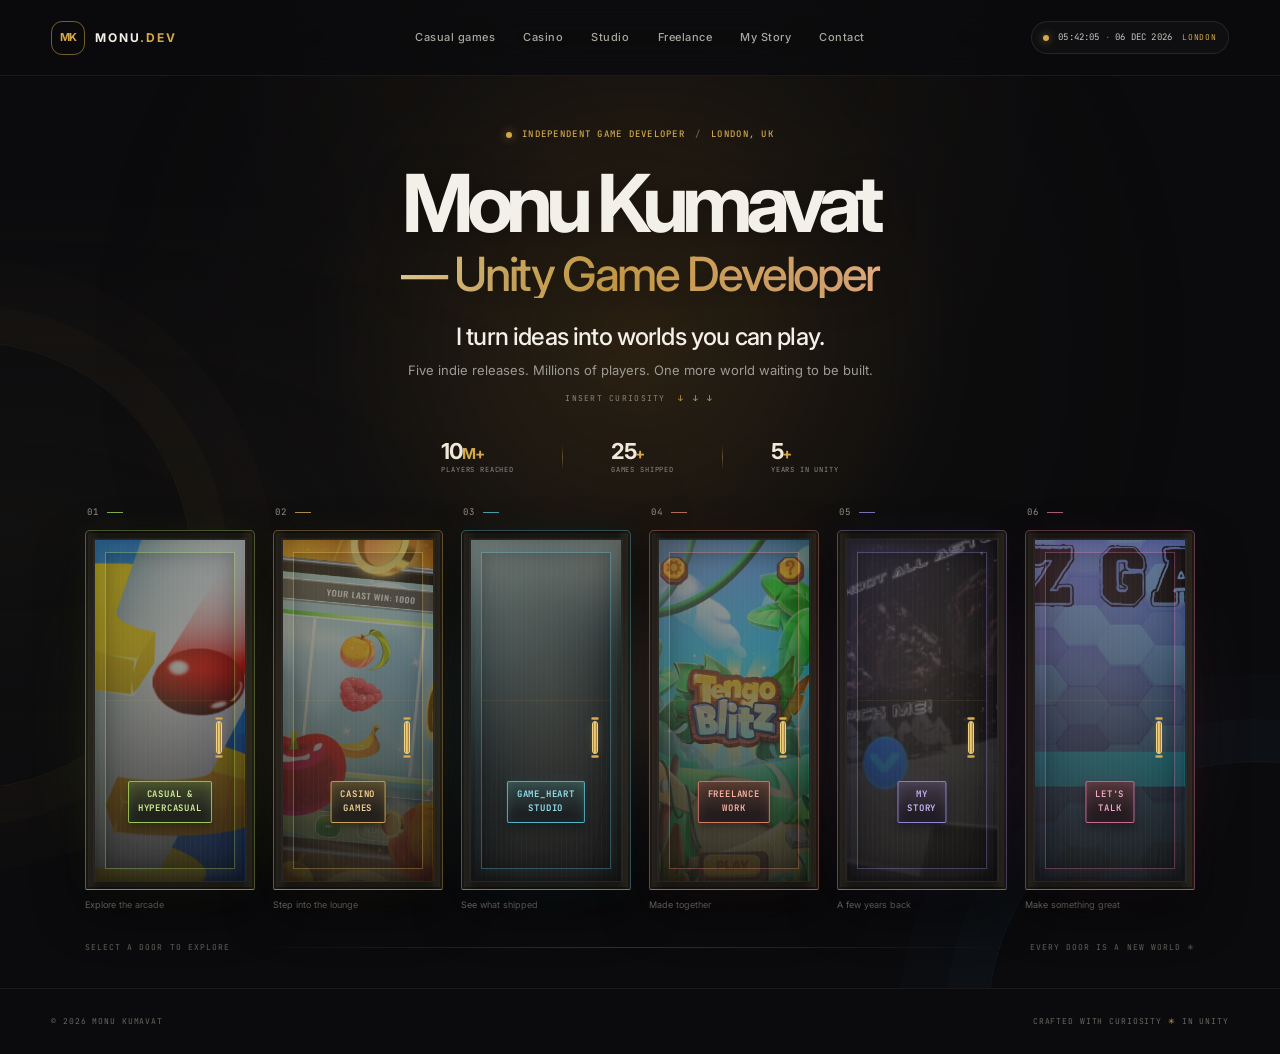
==== commit 2ab257cd: "Add more animation" ====
--- a/index.html
+++ b/index.html
@@ -59,6 +59,14 @@
 				<p class="hero-tagline">I turn ideas into worlds you can play.</p>
 				<p class="hero-intro">Five indie releases. Millions of players. One more world waiting to be built.</p>
 			</div>
+			<div class="hero-prompt" aria-hidden="true"><span>INSERT CURIOSITY</span><span class="prompt-arrows">↓ ↓ ↓</span></div>
+			<div class="hero-stats" aria-label="Career highlights">
+				<div><strong>10<span>M+</span></strong><span>PLAYERS REACHED</span></div>
+				<i aria-hidden="true"></i>
+				<div><strong>25<span>+</span></strong><span>GAMES SHIPPED</span></div>
+				<i aria-hidden="true"></i>
+				<div><strong>5<span>+</span></strong><span>YEARS IN UNITY</span></div>
+			</div>
 			<div class="door-gallery" aria-label="Choose a portfolio section">
 				<button class="door-card" type="button" data-open-section="hypercasual" style="--door-index: 0">
 					<span class="door-number">01</span><span class="door-frame"><span class="door-glow"></span><span class="door-panel"><span class="door-inset"></span><span class="door-handle"></span></span></span><span class="door-plaque">CASUAL &amp;<br />HYPERCASUAL</span><span class="door-hint">Explore the arcade</span>
@@ -79,7 +87,7 @@
 					<span class="door-number">06</span><span class="door-frame"><span class="door-glow"></span><span class="door-panel"><span class="door-inset"></span><span class="door-handle"></span></span></span><span class="door-plaque">LET'S<br />TALK</span><span class="door-hint">Make something great</span>
 				</button>
 			</div>
-			<div class="landing-footer"><span>SELECT A DOOR TO EXPLORE</span><span class="landing-line"></span><span>SCROLL OR CLICK TO BEGIN <span aria-hidden="true">↓</span></span></div>
+			<div class="landing-footer"><span>SELECT A DOOR TO EXPLORE</span><span class="landing-line"></span><span>EVERY DOOR IS A NEW WORLD <span aria-hidden="true">✳</span></span></div>
 		</section>
 
 		<section class="section-screen project-section" id="hypercasual" data-portfolio-section="hypercasual" aria-labelledby="hypercasualTitle" hidden>
@@ -193,9 +201,30 @@
 			const doors = Array.from(document.querySelectorAll("[data-open-section]"));
 			const navLinks = Array.from(document.querySelectorAll("[data-section-link]"));
 			const backButton = document.getElementById("backToDoors");
+			const doorArtwork = ["assets/images/helix ball drop.png", "assets/Slot/SlotGame.jpg", "assets/images/header.jpg", "assets/images/TengoBlitz.png", "assets/images/VRSpaceShooter.png", "assets/images/AIQuizGame.png"];
+			const projectAccents = {
+				hypercasual: ["#b8ee65", "#ff8c70", "#51dbef", "#f2c655"],
+				casino: ["#e6b951", "#eb8295", "#bb94f4", "#57d8c0"],
+				studio: ["#54d4ee", "#b8ee65", "#ffbf5b", "#ff8c70"],
+				freelance: ["#ad93fa", "#56d4ed", "#ff8e72", "#72ddb4"]
+			};
 			const sectionMap = new Map(sections.map(section => [section.id, section]));
 			let isTransitioning = false;
 			let chosenDoor;
+
+			doors.forEach((door, index) => {
+				door.style.setProperty("--door-art", 'url("' + encodeURI(doorArtwork[index]) + '")');
+			});
+			const doorGallery = document.querySelector(".door-gallery");
+			doorGallery.addEventListener("pointermove", event => {
+				const bounds = doorGallery.getBoundingClientRect();
+				doorGallery.style.setProperty("--pointer-x", ((event.clientX - bounds.left) / bounds.width * 100) + "%");
+				doorGallery.style.setProperty("--pointer-y", ((event.clientY - bounds.top) / bounds.height * 100) + "%");
+			});
+			doorGallery.addEventListener("pointerleave", () => {
+				doorGallery.style.setProperty("--pointer-x", "50%");
+				doorGallery.style.setProperty("--pointer-y", "50%");
+			});
 
 			function setActiveNavigation(sectionId) {
 				navLinks.forEach(link => {
@@ -303,8 +332,12 @@
 						const card = document.createElement("article");
 						card.className = "project-card";
 						card.style.setProperty("--card-index", index);
+						card.style.setProperty("--card-accent", projectAccents[sectionId][index % projectAccents[sectionId].length]);
+						card.style.setProperty("--card-progress", ((index + 1) / projects.length * 100) + "%");
+						card.dataset.title = project.title;
 						const [genre, context = "Project context not specified"] = project.tag.split("|").map(value => value.trim());
 						const projectTagMarkup = '<p class="project-tag"><span class="project-genre">' + genre + '</span><span class="project-context">' + context + "</span></p>";
+						const sigilMarkup = '<div class="project-sigil"><div class="project-icon" aria-hidden="true">' + project.icon + '</div><span class="sigil-ring sigil-ring-one"></span><span class="sigil-ring sigil-ring-two"></span><span class="project-number">FIELD NOTE / ' + String(index + 1).padStart(2, "0") + "</span></div>";
 						const featureMarkup = project.features.map(feature => '<span class="feature-chip">' + feature + "</span>").join("");
 						const contributionMarkup = project.contribution
 							? '<p class="project-contribution"><span>MY CONTRIBUTION</span>' + project.contribution + "</p>"
@@ -319,8 +352,22 @@
 							const external = /^https?:\/\//.test(link.href);
 							return '<a class="project-action" href="' + link.href + '"' + (external ? ' target="_blank" rel="noopener noreferrer"' : "") + ">" + link.label + ' <span aria-hidden="true">↗</span></a>';
 						}).join("");
-						card.innerHTML = '<div class="project-copy"><div class="project-icon" aria-hidden="true">' + project.icon + '</div>' + projectTagMarkup + '<h3>' + project.title + '</h3><p class="project-description">' + project.description + '</p>' + contributionMarkup + '<div class="feature-list" aria-label="Technologies and highlights">' + featureMarkup + '</div><div class="project-actions">' + playMarkup + linksMarkup + '</div></div><div class="phone-wrap"><div class="phone-glow"></div><div class="phone-shell"><div class="phone-camera"></div><div class="phone-screen">' + videoMarkup + '<span class="phone-screen-caption">GAMEPLAY PREVIEW</span></div></div><span class="phone-base">' + String(index + 1).padStart(2, "0") + " / " + String(portfolioData.projects[sectionId].length).padStart(2, "0") + "</span></div>";
+						card.innerHTML = '<div class="project-copy">' + sigilMarkup + projectTagMarkup + '<h3>' + project.title + '</h3><p class="project-description">' + project.description + '</p>' + contributionMarkup + '<div class="feature-list" aria-label="Technologies and highlights">' + featureMarkup + '</div><div class="project-actions">' + playMarkup + linksMarkup + '</div></div><div class="phone-wrap"><span class="phone-hud"><i aria-hidden="true"></i> PLAY SESSION <span>' + String(index + 1).padStart(2, "0") + "</span></span><div class=\"phone-glow\"></div><div class=\"phone-shell\"><div class=\"phone-camera\"></div><div class=\"phone-screen\">" + videoMarkup + '<span class="phone-screen-caption">GAMEPLAY PREVIEW</span><span class="phone-scanline" aria-hidden="true"></span></div></div><span class="phone-base"><span>' + String(index + 1).padStart(2, "0") + " / " + String(portfolioData.projects[sectionId].length).padStart(2, "0") + '</span><span class="phone-progress"><i></i></span></span></div>';
 						list.append(card);
+						card.addEventListener("pointermove", event => {
+							if (reduceMotion || event.pointerType !== "mouse") return;
+							const bounds = card.getBoundingClientRect();
+							card.style.setProperty("--pointer-x", (event.clientX - bounds.left) + "px");
+							card.style.setProperty("--pointer-y", (event.clientY - bounds.top) + "px");
+							card.style.setProperty("--tilt-x", ((event.clientX - bounds.left) / bounds.width - .5) * 7 + "deg");
+							card.style.setProperty("--tilt-y", ((event.clientY - bounds.top) / bounds.height - .5) * -6 + "deg");
+						});
+						card.addEventListener("pointerleave", () => {
+							card.style.removeProperty("--pointer-x");
+							card.style.removeProperty("--pointer-y");
+							card.style.removeProperty("--tilt-x");
+							card.style.removeProperty("--tilt-y");
+						});
 					});
 				});
 			}
--- a/styles.css
+++ b/styles.css
@@ -140,27 +140,41 @@
 .landing-screen {
 	position: relative;
 	display: flex;
-	min-height: min(840px, calc(100svh - var(--nav-height)));
+	min-height: min(940px, calc(100svh - var(--nav-height)));
 	flex-direction: column;
 	align-items: center;
 	justify-content: center;
-	padding: 56px clamp(20px, 6vw, 90px) 28px;
+	padding: 52px clamp(20px, 6vw, 90px) 34px;
 	isolation: isolate;
 	overflow: hidden;
 }
+.landing-screen::before, .landing-screen::after {
+	position: absolute;
+	z-index: -1;
+	width: clamp(240px, 35vw, 520px);
+	aspect-ratio: 1;
+	border: 1px solid rgba(212, 168, 75, .075);
+	border-radius: 50%;
+	content: "";
+	pointer-events: none;
+}
+.landing-screen::before { top: 29%; left: -20%; box-shadow: 0 0 0 36px rgba(212,168,75,.015), 0 0 0 82px rgba(212,168,75,.012); }
+.landing-screen::after { right: -19%; bottom: -34%; width: clamp(300px, 42vw, 620px); border-color: rgba(96, 182, 229, .08); box-shadow: 0 0 0 42px rgba(96,182,229,.015), 0 0 0 88px rgba(96,182,229,.01); }
 .landing-glow {
 	position: absolute;
 	z-index: -1;
-	top: -55%;
-	left: 50%;
-	width: min(1000px, 120vw);
+	top: -28%;
+	left: var(--pointer-x, 50%);
+	width: min(1150px, 130vw);
 	aspect-ratio: 1;
-	transform: translateX(-50%);
+	transform: translate(-50%, var(--pointer-y, -5%));
 	border-radius: 50%;
-	background: radial-gradient(circle, rgba(152, 108, 40, .12), rgba(54, 43, 26, .055) 33%, transparent 68%);
+	background: radial-gradient(circle, rgba(177, 123, 42, .17), rgba(58, 48, 32, .055) 39%, transparent 68%);
+	filter: blur(4px);
+	transition: left .65s ease, transform .65s ease;
 	pointer-events: none;
 }
-.landing-copy { position: relative; z-index: 1; width: min(100%, 900px); margin: 0 auto 34px; text-align: center; }
+.landing-copy { position: relative; z-index: 1; width: min(100%, 1040px); margin: 0 auto 22px; text-align: center; }
 .eyebrow {
 	display: flex;
 	align-items: center;
@@ -175,18 +189,29 @@
 	line-height: 1.5;
 }
 .eyebrow-divider { color: #66605a; }
-.landing-copy h1 { margin: 0; font-size: clamp(29px, 5vw, 56px); font-weight: 600; letter-spacing: -.065em; line-height: 1.14; }
-.landing-copy h1 span { color: #aaa69e; font-weight: 400; }
-.hero-tagline { margin: 16px 0 4px; font-size: clamp(17px, 2vw, 21px); font-weight: 500; letter-spacing: -.025em; }
+.landing-copy h1 { margin: 0; font-size: clamp(36px, 6.7vw, 80px); font-weight: 700; letter-spacing: -.085em; line-height: 1.04; text-shadow: 0 5px 35px rgba(0,0,0,.4); }
+.landing-copy h1 span { display: block; margin-top: 5px; background: linear-gradient(95deg, #f1e7d2 8%, #d4a84b 46%, #f5b992 78%, #c4d8ee); background-clip: text; color: transparent; font-size: .59em; font-weight: 500; letter-spacing: -.05em; -webkit-background-clip: text; }
+.hero-tagline { margin: 19px 0 4px; font-size: clamp(18px, 2.5vw, 24px); font-weight: 500; letter-spacing: -.035em; }
 .hero-intro { margin: 0; color: var(--muted); font-size: 13px; }
+.hero-stats { display: flex; align-items: center; justify-content: center; gap: clamp(17px, 4vw, 48px); margin: 19px 0 29px; }
+.hero-stats > div { display: grid; grid-template-columns: auto; gap: 1px; }
+.hero-stats strong { color: #f0e9da; font-size: 22px; font-weight: 700; letter-spacing: -.065em; line-height: 1.1; }
+.hero-stats strong span { color: var(--gold); font-size: .69em; }
+.hero-stats > div > span { color: #8e8980; font-family: var(--mono); font-size: 7px; letter-spacing: .12em; }
+.hero-stats i { width: 1px; height: 25px; background: linear-gradient(transparent, rgba(212,168,75,.38), transparent); }
+.hero-prompt { display: flex; align-items: center; justify-content: center; gap: 12px; margin: -12px 0 15px; color: #89847a; font-family: var(--mono); font-size: 8px; letter-spacing: .16em; animation: prompt-pulse 2.8s ease-in-out infinite; }
+.prompt-arrows { color: var(--gold); letter-spacing: .3em; }
+@keyframes prompt-pulse { 50% { opacity: .48; transform: translateY(3px); } }
 
 .door-gallery {
+	position: relative;
 	display: grid;
 	width: min(100%, 1110px);
 	grid-template-columns: repeat(6, minmax(0, 1fr));
 	gap: clamp(10px, 1.45vw, 19px);
 	perspective: 1500px;
 }
+.door-gallery::before { position: absolute; z-index: -1; top: var(--pointer-y, 45%); left: var(--pointer-x, 50%); width: 380px; height: 260px; transform: translate(-50%, -50%); border-radius: 50%; background: radial-gradient(ellipse, rgba(223,165,73,.1), transparent 68%); content: ""; filter: blur(20px); transition: top .45s ease, left .45s ease; pointer-events: none; }
 .door-card {
 	position: relative;
 	display: flex;
@@ -199,18 +224,27 @@
 	cursor: pointer;
 	text-align: left;
 	-webkit-tap-highlight-color: transparent;
-}
-.door-number { margin: 0 0 10px 2px; color: #77736b; font-family: var(--mono); font-size: 9px; letter-spacing: .12em; transition: color .3s ease; }
+	animation: door-arrive .8s cubic-bezier(.2,.8,.2,1) both;
+	animation-delay: calc(var(--door-index) * 70ms);
+}
+.door-card:nth-child(1) { --door-accent: #bbef6a; }
+.door-card:nth-child(2) { --door-accent: #f2c466; }
+.door-card:nth-child(3) { --door-accent: #63d8ed; }
+.door-card:nth-child(4) { --door-accent: #ff917a; }
+.door-card:nth-child(5) { --door-accent: #b19aff; }
+.door-card:nth-child(6) { --door-accent: #f17eb2; }
+.door-number { display: flex; align-items: center; gap: 8px; margin: 0 0 10px 2px; color: #969188; font-family: var(--mono); font-size: 9px; letter-spacing: .12em; transition: color .3s ease; }
+.door-number::after { width: 16px; height: 1px; background: var(--door-accent); content: ""; opacity: .7; transition: width .4s ease; }
 .door-frame {
 	position: relative;
 	display: block;
 	height: clamp(216px, 30vw, 360px);
 	padding: 8px 8px 7px;
-	border: 1px solid rgba(212, 168, 75, .23);
-	border-bottom-color: rgba(212, 168, 75, .42);
+	border: 1px solid color-mix(in srgb, var(--door-accent) 29%, transparent);
+	border-bottom-color: color-mix(in srgb, var(--door-accent) 58%, transparent);
 	border-radius: 5px 5px 2px 2px;
 	background: linear-gradient(90deg, #27231d 0%, #171512 8%, #191713 92%, #2d281f 100%);
-	box-shadow: 0 20px 50px rgba(0, 0, 0, .45), inset 0 0 0 2px rgba(0, 0, 0, .36);
+	box-shadow: 0 22px 50px rgba(0, 0, 0, .47), inset 0 0 0 2px rgba(0, 0, 0, .36), 0 0 35px color-mix(in srgb, var(--door-accent) 5%, transparent);
 	transform: rotateY(0deg);
 	transform-origin: left center;
 	transition: transform .75s cubic-bezier(.2, .75, .15, 1), border-color .45s ease, box-shadow .45s ease;
@@ -222,7 +256,7 @@
 	content: "";
 	pointer-events: none;
 }
-.door-glow { position: absolute; z-index: -1; inset: 12% 2% 5%; border-radius: 50%; background: #d4a84b; filter: blur(32px); opacity: 0; transition: opacity .55s ease; }
+.door-glow { position: absolute; z-index: -1; inset: 12% 2% 5%; border-radius: 50%; background: var(--door-accent); filter: blur(37px); opacity: .075; transition: opacity .55s ease; }
 .door-panel {
 	position: relative;
 	display: block;
@@ -235,11 +269,12 @@
 		radial-gradient(ellipse at 52% 42%, #27231d 0%, #1b1916 48%, #121110 100%);
 	box-shadow: inset 0 0 30px rgba(0, 0, 0, .62), inset 0 0 0 4px rgba(0, 0, 0, .16);
 }
+.door-panel::before { position: absolute; inset: 0; background: linear-gradient(180deg, rgba(11,11,13,.1) 3%, rgba(11,11,13,.2) 32%, rgba(11,11,13,.83) 100%), linear-gradient(110deg, color-mix(in srgb, var(--door-accent) 25%, transparent), transparent 76%), var(--door-art); background-position: center; background-size: cover; content: ""; opacity: .66; mix-blend-mode: screen; transition: opacity .5s ease, transform 1.1s cubic-bezier(.2,.8,.2,1); }
 .door-inset {
 	position: absolute;
 	inset: 12px 10px;
-	border: 1px solid rgba(212, 168, 75, .12);
-	box-shadow: inset 0 0 22px rgba(0, 0, 0, .23);
+	border: 1px solid color-mix(in srgb, var(--door-accent) 30%, transparent);
+	box-shadow: inset 0 0 22px rgba(0, 0, 0, .23), 0 0 18px color-mix(in srgb, var(--door-accent) 7%, transparent);
 }
 .door-inset::after {
 	position: absolute;
@@ -280,11 +315,11 @@
 	max-width: calc(100% - 25px);
 	transform: translateX(-50%);
 	padding: 6px 9px;
-	border: 1px solid rgba(212, 168, 75, .55);
+	border: 1px solid color-mix(in srgb, var(--door-accent) 75%, transparent);
 	border-radius: 2px;
-	background: linear-gradient(180deg, #312615, #211b11);
-	box-shadow: 0 4px 10px rgba(0, 0, 0, .45), inset 0 0 7px rgba(212, 168, 75, .13);
-	color: #f1d48d;
+	background: linear-gradient(180deg, color-mix(in srgb, var(--door-accent) 20%, #28231b), #171619);
+	box-shadow: 0 4px 10px rgba(0, 0, 0, .45), inset 0 0 12px color-mix(in srgb, var(--door-accent) 14%, transparent), 0 0 12px color-mix(in srgb, var(--door-accent) 12%, transparent);
+	color: color-mix(in srgb, var(--door-accent) 67%, white);
 	font-family: var(--mono);
 	font-size: clamp(7px, .75vw, 9px);
 	font-weight: 600;
@@ -294,11 +329,13 @@
 	white-space: nowrap;
 }
 .door-hint { display: block; margin-top: 9px; color: #77736b; font-size: 9px; line-height: 1.3; transition: color .3s ease; }
-.door-card:hover .door-frame, .door-card:focus-visible .door-frame { transform: rotateY(-12deg) translateX(4px); border-color: rgba(239, 196, 97, .68); box-shadow: 0 25px 55px rgba(0, 0, 0, .55), inset 0 0 0 2px rgba(0, 0, 0, .36), 0 0 28px rgba(212, 168, 75, .11); }
-.door-card:hover .door-glow, .door-card:focus-visible .door-glow { opacity: .21; }
-.door-card:hover .door-number, .door-card:hover .door-hint { color: #e4c47d; }
+.door-card:hover .door-frame, .door-card:focus-visible .door-frame { transform: rotateY(-12deg) translateX(5px) translateY(-4px); border-color: var(--door-accent); box-shadow: 0 27px 60px rgba(0, 0, 0, .58), inset 0 0 0 2px rgba(0, 0, 0, .36), 0 0 38px color-mix(in srgb, var(--door-accent) 19%, transparent); }
+.door-card:hover .door-panel::before, .door-card:focus-visible .door-panel::before { transform: scale(1.09); opacity: .9; }
+.door-card:hover .door-glow, .door-card:focus-visible .door-glow { opacity: .38; }
+.door-card:hover .door-number::after { width: 32px; }
+.door-card:hover .door-number, .door-card:hover .door-hint { color: var(--door-accent); }
 .door-card.is-chosen { z-index: 8; }
-.door-card.is-chosen .door-frame { transform: rotateY(-8deg) scale(6); border-color: var(--gold); }
+.door-card.is-chosen .door-frame { transform: rotateY(-8deg) scale(6); border-color: var(--door-accent); }
 .door-card.is-chosen .door-glow { opacity: .7; }
 .landing-footer { display: flex; width: min(100%, 1110px); align-items: center; gap: 15px; margin-top: 31px; color: #66625b; font-family: var(--mono); font-size: 8px; letter-spacing: .13em; }
 .landing-line { height: 1px; flex: 1; background: linear-gradient(90deg, transparent, rgba(212, 168, 75, .24), transparent); }
@@ -345,17 +382,30 @@
 	border: 1px solid rgba(255, 255, 255, .09);
 	border-radius: 25px;
 	background:
-		radial-gradient(ellipse at 78% 48%, rgba(148, 106, 45, .11), transparent 38%),
+		radial-gradient(ellipse 500px 360px at var(--pointer-x, 82%) var(--pointer-y, 50%), color-mix(in srgb, var(--card-accent) 15%, transparent), transparent 72%),
+		radial-gradient(ellipse at 81% 48%, color-mix(in srgb, var(--card-accent) 15%, transparent), transparent 42%),
+		radial-gradient(ellipse at 4% 2%, color-mix(in srgb, var(--card-accent) 7%, transparent), transparent 42%),
 		linear-gradient(130deg, rgba(31, 30, 29, .96), rgba(17, 17, 19, .97) 70%);
-	box-shadow: 0 25px 70px rgba(0, 0, 0, .42), inset 0 1px 0 rgba(255, 255, 255, .035);
+	box-shadow: 0 25px 70px rgba(0, 0, 0, .42), inset 0 1px 0 rgba(255, 255, 255, .055), 0 0 38px color-mix(in srgb, var(--card-accent) 5%, transparent);
 	backdrop-filter: blur(18px);
 	-webkit-backdrop-filter: blur(18px);
 }
-.project-card::before { position: absolute; inset: 0; border-radius: inherit; background: linear-gradient(135deg, rgba(255,255,255,.035), transparent 38%); content: ""; pointer-events: none; }
+.project-card::before { position: absolute; inset: 0; border-radius: inherit; background: linear-gradient(135deg, color-mix(in srgb, var(--card-accent) 8%, transparent), transparent 42%), linear-gradient(135deg, rgba(255,255,255,.04), transparent 38%); content: ""; pointer-events: none; }
+.project-card::after { position: absolute; z-index: 0; top: 50%; right: -100px; width: clamp(280px, 38vw, 450px); aspect-ratio: 1; transform: translateY(-50%) rotate(-12deg); border: 1px solid color-mix(in srgb, var(--card-accent) 22%, transparent); border-radius: 50%; box-shadow: 0 0 0 28px color-mix(in srgb, var(--card-accent) 3%, transparent), 0 0 0 58px color-mix(in srgb, var(--card-accent) 2%, transparent), inset 0 0 0 28px color-mix(in srgb, var(--card-accent) 3%, transparent); content: ""; pointer-events: none; animation: card-orbit 34s linear infinite; }
+@keyframes card-orbit { to { transform: translateY(-50%) rotate(348deg); } }
+.project-card:hover { border-color: color-mix(in srgb, var(--card-accent) 43%, rgba(255,255,255,.09)); }
 .project-copy { position: relative; z-index: 2; max-width: 550px; }
-.project-icon { display: grid; width: 48px; height: 48px; place-items: center; margin-bottom: 26px; border: 1px solid rgba(212, 168, 75, .25); border-radius: 15px; background: rgba(212, 168, 75, .07); font-size: 23px; }
+.project-sigil { position: relative; display: grid; width: 64px; height: 64px; place-items: center; margin: 0 0 21px; }
+.project-icon { position: relative; z-index: 1; display: grid; width: 50px; height: 50px; place-items: center; border: 1px solid color-mix(in srgb, var(--card-accent) 48%, transparent); border-radius: 16px; background: color-mix(in srgb, var(--card-accent) 11%, #141414); box-shadow: 0 0 26px color-mix(in srgb, var(--card-accent) 17%, transparent), inset 0 0 15px color-mix(in srgb, var(--card-accent) 8%, transparent); font-size: 23px; transition: transform .35s cubic-bezier(.2,.8,.2,1), box-shadow .35s ease; }
+.project-card:hover .project-icon { transform: translateY(-3px) rotate(-8deg) scale(1.06); box-shadow: 0 0 34px color-mix(in srgb, var(--card-accent) 34%, transparent), inset 0 0 15px color-mix(in srgb, var(--card-accent) 12%, transparent); }
+.sigil-ring { position: absolute; inset: 0; border: 1px solid color-mix(in srgb, var(--card-accent) 22%, transparent); border-radius: 50%; }
+.sigil-ring-one { transform: scale(.85); animation: sigil-spin 10s linear infinite; }
+.sigil-ring-one::after { position: absolute; top: -2px; left: 50%; width: 4px; height: 4px; border-radius: 50%; background: var(--card-accent); box-shadow: 0 0 8px var(--card-accent); content: ""; }
+.sigil-ring-two { inset: 4px -5px; border-style: dashed; opacity: .55; transform: rotate(38deg); }
+.project-number { position: absolute; bottom: -7px; left: 74px; width: 110px; color: #7d786e; font-family: var(--mono); font-size: 7px; letter-spacing: .12em; white-space: nowrap; }
+@keyframes sigil-spin { to { transform: scale(.85) rotate(360deg); } }
 .project-tag { display: flex; flex-wrap: wrap; align-items: center; gap: 6px 10px; margin: 0 0 12px; font-family: var(--mono); font-size: 9px; letter-spacing: .075em; line-height: 1.65; }
-.project-genre { color: var(--gold); }
+.project-genre { color: var(--card-accent); }
 .project-context { color: #858078; font-size: 8px; letter-spacing: .08em; }
 .project-context::before { margin-right: 8px; color: #57534d; content: "/"; }
 .project-copy h3 { margin: 0; font-size: clamp(32px, 4.5vw, 52px); font-weight: 600; letter-spacing: -.065em; line-height: 1.1; }
@@ -369,15 +419,25 @@
 .play-link:hover { border-color: var(--gold); background: rgba(212, 168, 75, .12); }
 .project-action { display: inline-flex; align-items: center; gap: 6px; margin-top: 25px; padding: 9px 11px; border: 1px solid rgba(255, 255, 255, .12); border-radius: 999px; color: #c7c2b9; font-size: 10px; transition: color .2s ease, border-color .2s ease, background .2s ease; }
 .project-action:hover { border-color: rgba(212, 168, 75, .45); background: rgba(212, 168, 75, .06); color: #f0d48e; }
-.phone-wrap { position: relative; display: grid; justify-items: center; }
-.phone-glow { position: absolute; top: 17%; width: 70%; aspect-ratio: 1; border-radius: 50%; background: rgba(202, 150, 61, .15); filter: blur(68px); }
-.phone-shell { position: relative; width: clamp(190px, 24vw, 256px); aspect-ratio: .51; padding: 9px; border: 1px solid #6f6b63; border-radius: 39px; background: linear-gradient(135deg, #393833, #131315 28%, #101012 80%, #514b3d); box-shadow: 0 30px 60px rgba(0, 0, 0, .55), inset 0 0 0 2px rgba(0, 0, 0, .55); transform: rotate(2deg); }
+.phone-wrap { position: relative; z-index: 2; display: grid; justify-items: center; }
+.phone-glow { position: absolute; top: 17%; width: 70%; aspect-ratio: 1; border-radius: 50%; background: color-mix(in srgb, var(--card-accent) 47%, transparent); filter: blur(70px); opacity: .43; transition: opacity .35s ease, transform .55s ease; }
+.project-card:hover .phone-glow { transform: scale(1.3); opacity: .74; }
+.phone-hud { position: absolute; z-index: 3; top: 2%; right: -3%; display: flex; align-items: center; gap: 7px; padding: 8px 10px; border: 1px solid color-mix(in srgb, var(--card-accent) 35%, rgba(255,255,255,.12)); border-radius: 4px; background: rgba(15,15,17,.88); box-shadow: 0 8px 24px rgba(0,0,0,.32); color: #d3cfc6; font-family: var(--mono); font-size: 7px; letter-spacing: .1em; transform: rotate(3deg); backdrop-filter: blur(12px); }
+.phone-hud i { width: 5px; height: 5px; border-radius: 50%; background: var(--card-accent); box-shadow: 0 0 8px var(--card-accent); animation: hud-blink 1.8s ease-in-out infinite; }
+.phone-hud span { color: var(--card-accent); }
+@keyframes hud-blink { 50% { opacity: .35; } }
+.phone-shell { position: relative; width: clamp(190px, 24vw, 256px); aspect-ratio: .51; padding: 9px; border: 1px solid #6f6b63; border-radius: 39px; background: linear-gradient(135deg, #393833, #131315 28%, #101012 80%, #514b3d); box-shadow: 0 30px 60px rgba(0, 0, 0, .55), inset 0 0 0 2px rgba(0, 0, 0, .55); transform: perspective(1000px) rotate(2deg) rotateX(var(--tilt-y, 0deg)) rotateY(var(--tilt-x, 0deg)); transition: transform .2s ease-out, box-shadow .35s ease; }
+.project-card:hover .phone-shell { box-shadow: 0 38px 80px rgba(0, 0, 0, .66), 0 0 36px color-mix(in srgb, var(--card-accent) 14%, transparent), inset 0 0 0 2px rgba(0, 0, 0, .55); }
 .phone-camera { position: absolute; z-index: 3; top: 13px; left: 50%; width: 35%; height: 16px; transform: translateX(-50%); border-radius: 0 0 12px 12px; background: #080809; }
 .phone-screen { position: relative; width: 100%; height: 100%; overflow: hidden; border-radius: 31px; background: radial-gradient(ellipse at 50% 40%, #5b4422, #171617 72%); }
 .phone-video, .phone-image { width: 100%; height: 100%; object-fit: cover; }
 .phone-screen::after { position: absolute; inset: 0; background: linear-gradient(180deg, transparent 67%, rgba(0,0,0,.58)); content: ""; pointer-events: none; }
-.phone-screen-caption { position: absolute; z-index: 2; right: 12px; bottom: 12px; left: 12px; color: rgba(255, 255, 255, .73); font-family: var(--mono); font-size: 7px; letter-spacing: .13em; text-align: center; }
-.phone-base { position: relative; z-index: 2; margin-top: 19px; color: #79756d; font-family: var(--mono); font-size: 8px; letter-spacing: .14em; }
+.phone-screen-caption { position: absolute; z-index: 2; right: 12px; bottom: 12px; left: 12px; color: rgba(255, 255, 255, .86); font-family: var(--mono); font-size: 7px; letter-spacing: .13em; text-align: center; text-shadow: 0 1px 8px #000; }
+.phone-scanline { position: absolute; z-index: 1; top: 0; right: 0; left: 0; height: 18%; background: linear-gradient(180deg, transparent, color-mix(in srgb, var(--card-accent) 12%, transparent), transparent); opacity: .8; pointer-events: none; animation: scanline 5s ease-in-out infinite; }
+@keyframes scanline { 0%, 100% { transform: translateY(-30%); } 50% { transform: translateY(460%); } }
+.phone-base { position: relative; z-index: 2; display: grid; justify-items: center; gap: 8px; margin-top: 19px; color: #79756d; font-family: var(--mono); font-size: 8px; letter-spacing: .14em; }
+.phone-progress { display: block; width: 92px; height: 2px; overflow: hidden; background: rgba(255,255,255,.12); }
+.phone-progress i { display: block; width: var(--card-progress); height: 100%; background: var(--card-accent); box-shadow: 0 0 8px var(--card-accent); }
 .project-stack .project-card:last-child { margin-bottom: 0; }
 
 .story-section { position: relative; isolation: isolate; overflow: hidden; }
@@ -456,6 +516,7 @@
 
 @keyframes tunnel-drift { from { background-position: 0 0, 0 0, 0 0; transform: scale(1); } to { background-position: 0 0, 40px 24px, 0 0; transform: scale(1.08); } }
 @keyframes landing-return { from { opacity: 0; transform: scale(.985); } to { opacity: 1; transform: scale(1); } }
+@keyframes door-arrive { from { opacity: 0; transform: translateY(28px) rotateY(-7deg); } to { opacity: 1; transform: translateY(0) rotateY(0); } }
 
 @media (min-width: 1500px) {
 	.landing-screen { min-height: min(960px, calc(100svh - var(--nav-height))); }
@@ -480,12 +541,16 @@
 	.nav-links { grid-column: 1 / -1; grid-row: 2; justify-content: flex-start; gap: 21px; overflow-x: auto; scrollbar-width: none; }
 	.nav-links::-webkit-scrollbar { display: none; }
 	.nav-links a { padding: 7px 0; font-size: 10px; }
-	.landing-screen { min-height: calc(100svh - var(--nav-height)); justify-content: flex-start; padding: 54px 19px 24px; }
+	.landing-screen { min-height: calc(100svh - var(--nav-height)); justify-content: flex-start; padding: 43px 19px 24px; }
 	.landing-copy { margin-bottom: 28px; }
-	.landing-copy h1 { max-width: 560px; margin: auto; font-size: clamp(32px, 8vw, 48px); }
+	.landing-copy h1 { max-width: 560px; margin: auto; font-size: clamp(37px, 9.5vw, 52px); }
 	.landing-copy h1 span { display: block; margin-top: 5px; font-size: .68em; letter-spacing: -.045em; }
 	.hero-tagline { margin-top: 12px; font-size: 17px; }
 	.hero-intro { max-width: 320px; margin: 0 auto; font-size: 12px; }
+	.hero-stats { gap: clamp(18px, 7vw, 38px); margin: 2px 0 25px; }
+	.hero-stats strong { font-size: 20px; }
+	.hero-stats > div > span { font-size: 6px; }
+	.hero-prompt { margin: -16px 0 14px; }
 	.door-gallery { width: min(100%, 360px); grid-template-columns: minmax(0, 1fr); gap: 19px; }
 	.door-frame { height: clamp(205px, 66vw, 280px); }
 	.door-plaque { top: 69%; font-size: 8px; }
@@ -496,7 +561,9 @@
 	.section-heading h2 { font-size: clamp(44px, 11vw, 68px); }
 	.section-heading > p:last-child { font-size: 13px; }
 	.project-card { top: calc(87px + var(--card-index) * 11px); min-height: auto; grid-template-columns: minmax(0, 1fr) 154px; gap: 15px; padding: 25px 20px; border-radius: 20px; }
-	.project-icon { width: 40px; height: 40px; margin-bottom: 20px; border-radius: 13px; font-size: 19px; }
+	.project-sigil { width: 54px; height: 54px; margin-bottom: 17px; }
+	.project-icon { width: 40px; height: 40px; margin-bottom: 0; border-radius: 13px; font-size: 19px; }
+	.project-number { left: 62px; font-size: 6px; }
 	.project-tag { font-size: 8px; }
 	.project-copy h3 { font-size: clamp(25px, 6vw, 39px); }
 	.project-description { font-size: 12px; line-height: 1.68; }
@@ -508,6 +575,7 @@
 	.phone-shell { width: min(100%, 155px); padding: 6px; border-radius: 27px; }
 	.phone-screen { border-radius: 21px; }
 	.phone-camera { top: 9px; height: 12px; }
+	.phone-hud { top: -1%; right: -2%; padding: 7px 8px; font-size: 6px; }
 	.phone-base { margin-top: 11px; font-size: 7px; }
 	.story-grid { grid-template-columns: minmax(0, 1fr); gap: 30px; }
 	.story-intro { position: relative; top: auto; padding: 0; }
@@ -535,7 +603,9 @@
 	.door-hint { font-size: 7px; }
 	.project-card { grid-template-columns: minmax(0, 1fr) 112px; gap: 11px; padding: 20px 15px; }
 	.project-description { font-size: 11px; }
+	.project-context { font-size: 7px; }
 	.phone-shell { width: 111px; }
+	.phone-hud { right: -8%; gap: 4px; padding: 6px; font-size: 5px; }
 	.phone-screen-caption { font-size: 6px; }
 	.feature-chip { font-size: 7px; }
 	.site-footer { flex-direction: column; justify-content: center; gap: 2px; text-align: center; }
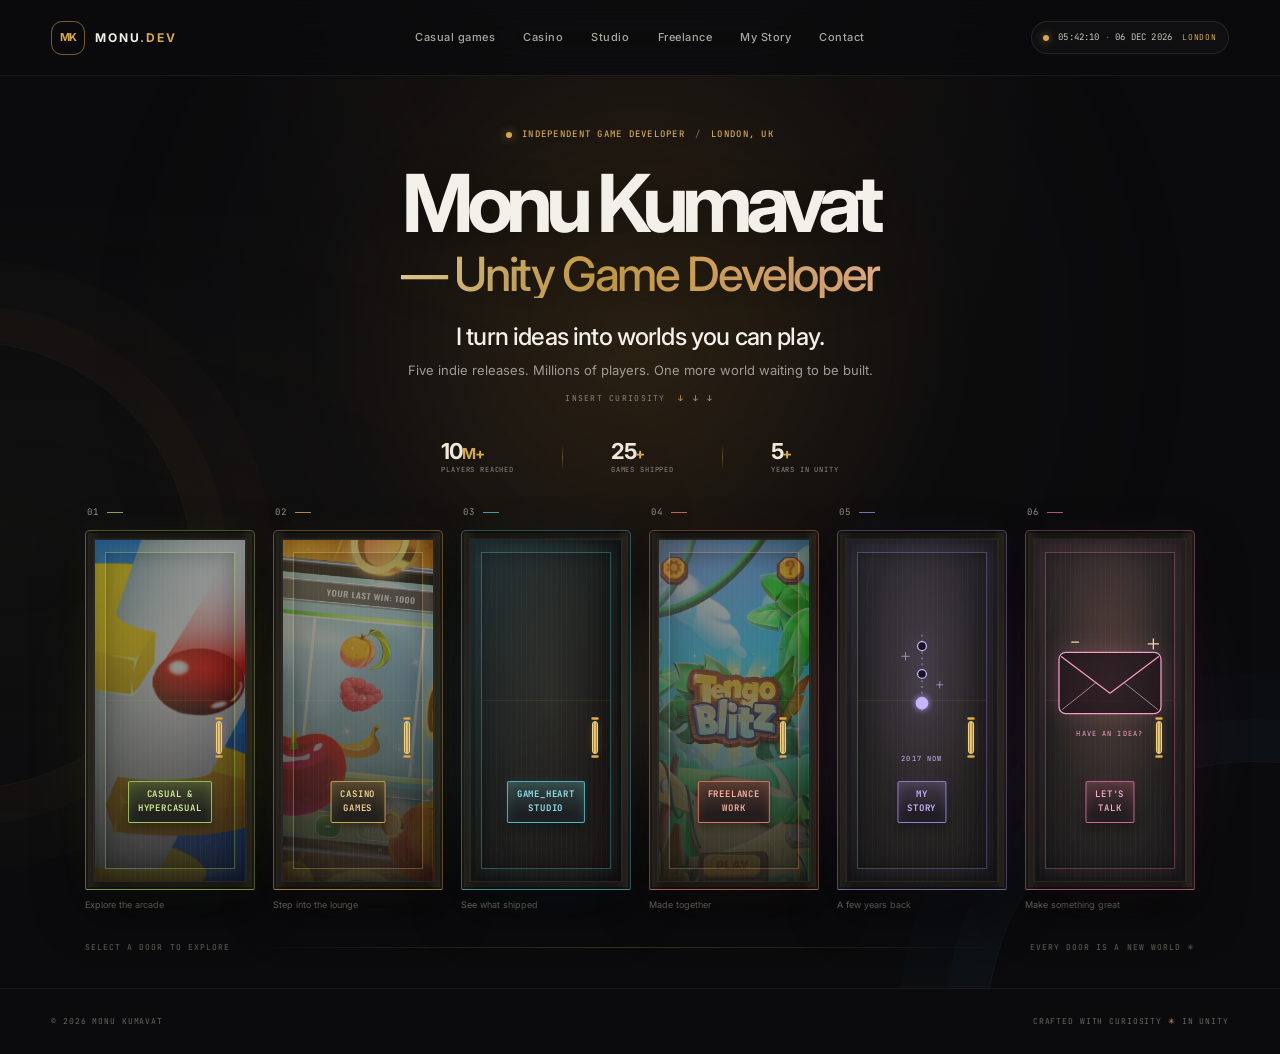
==== commit 4fa62e61: "fix small problem and add the rpg game video locally" ====
--- a/index.html
+++ b/index.html
@@ -81,10 +81,10 @@
 					<span class="door-number">04</span><span class="door-frame"><span class="door-glow"></span><span class="door-panel"><span class="door-inset"></span><span class="door-handle"></span></span></span><span class="door-plaque">FREELANCE<br />WORK</span><span class="door-hint">Made together</span>
 				</button>
 				<button class="door-card" type="button" data-open-section="story" style="--door-index: 4">
-					<span class="door-number">05</span><span class="door-frame"><span class="door-glow"></span><span class="door-panel"><span class="door-inset"></span><span class="door-handle"></span></span></span><span class="door-plaque">MY<br />STORY</span><span class="door-hint">A few years back</span>
+					<span class="door-number">05</span><span class="door-frame"><span class="door-glow"></span><span class="door-panel"><span class="door-illustration story-illustration" aria-hidden="true"><svg viewBox="0 0 120 160" fill="none"><path class="story-path" d="M60 18v124" /><circle class="story-node" cx="60" cy="36" r="7" /><circle class="story-node" cx="60" cy="80" r="7" /><circle class="story-node story-node-bright" cx="60" cy="126" r="9" /><path class="story-spark" d="M28 52h12m-6-6v12m49 39h10m-5-5v10" /></svg><span>2017 <i></i> NOW</span></span><span class="door-inset"></span><span class="door-handle"></span></span></span><span class="door-plaque">MY<br />STORY</span><span class="door-hint">A few years back</span>
 				</button>
 				<button class="door-card" type="button" data-open-section="contact" style="--door-index: 5">
-					<span class="door-number">06</span><span class="door-frame"><span class="door-glow"></span><span class="door-panel"><span class="door-inset"></span><span class="door-handle"></span></span></span><span class="door-plaque">LET'S<br />TALK</span><span class="door-hint">Make something great</span>
+					<span class="door-number">06</span><span class="door-frame"><span class="door-glow"></span><span class="door-panel"><span class="door-illustration contact-illustration" aria-hidden="true"><svg viewBox="0 0 160 110" fill="none"><rect class="contact-envelope" x="20" y="24" width="120" height="72" rx="8" /><path class="contact-flap" d="m23 29 57 43 57-43" /><path class="contact-fold" d="m24 91 39-31m73 31L97 60" /><path class="contact-spark" d="M125 14h12m-6-6v12M35 12h8" /></svg><span>HAVE AN IDEA?</span></span><span class="door-inset"></span><span class="door-handle"></span></span></span><span class="door-plaque">LET'S<br />TALK</span><span class="door-hint">Make something great</span>
 				</button>
 			</div>
 			<div class="landing-footer"><span>SELECT A DOOR TO EXPLORE</span><span class="landing-line"></span><span>EVERY DOOR IS A NEW WORLD <span aria-hidden="true">✳</span></span></div>
@@ -157,12 +157,12 @@
 					{ icon: "🎱", tag: "SOCIAL BINGO · LIVEOPS | CODESOFT INFOTECH", title: "Bingo Free World", description: "Led game development alongside one designer on a live social bingo game with 10M+ downloads. Shipped themed rooms, limited-time events, power-ups and hourly bonuses through Remote Config, contributing to an approximately 20% retention lift.", contribution: "Reworked win logic and UI, streamlined IAP, added forced-update flow, connected Firebase and contributed to REST API and player-support tooling.", features: ["Unity", "C#", "Firebase", "Remote Config", "IAP", "10M+ downloads"], image: "assets/images/BingoWorld.jpg", video: "assets/bingo/Hourly bonus + update game.mp4", links: [{ label: "More LiveOps footage", href: "assets/bingo/Power up function added.mp4" }] },
 					{ icon: "🌀", tag: "HYPERCASUAL · ENDLESS BALL-DROP | FREELANCE", title: "Helix Ball Drop", description: "An endless ball-drop game: steer a bouncing ball down rotating platforms, avoid hazards and keep descending through progressively harder levels. Made in Unity and C# for a freelance partner.", contribution: "Added Unity Ads rewarded videos and interstitials, an IAP to remove ads, ball upgrades and bounce and platform-destruction feedback.", features: ["Unity", "C#", "Endless levels", "Rewarded ads", "Interstitials", "IAP"], image: "assets/images/helix ball drop.png", video: "assets/videos/helixballdrop.mp4" },
 					{ icon: "🍉", tag: "2.5D FRUIT-SLICING · ARCADE | FREELANCE · 20-DAY BUILD", title: "Fruit Fighter", description: "A fast-paced fruit-slicing prototype built for a freelance partner in 20 days. Throw a knife to slice incoming fruit while avoiding bombs; a mistimed slice ends the run.", contribution: "Delivered a polished arcade loop under a tight production timeline, with quick-reflex gameplay and clear slice-or-dodge decisions.", features: ["Unity", "C#", "2.5D", "Arcade", "Freelance"], image: "assets/images/fruit fighter.png", video: "assets/videos/fruitfighter.mp4" },
-					{ icon: "🏃", tag: "CASUAL · DUAL-CHARACTER OBSTACLE RUNNER | PERSONAL PROJECT", title: "Double Run", description: "Control two runners at once, each facing a different obstacle. Jump with one character and slide with the other; increasing speed and difficulty make coordinating both lanes the central challenge.", contribution: "Built a dual-input obstacle-avoidance loop. The included browser preview is an inspired lightweight demo; the original Unity build contains the full visuals and progression.", features: ["Unity", "C#", "Dual-character controls", "Obstacle avoidance", "Playable demo"], image: "assets/images/doubleRun.png", video: "assets/videos/doubleRun.mp4", links: [{ label: "Play browser demo", href: "demos/double-run.html" }] }
+					{ icon: "🏃", tag: "CASUAL · DUAL-CHARACTER OBSTACLE RUNNER | PERSONAL PROJECT", title: "Double Run", description: "Control two runners at once, each facing a different obstacle. Jump with one character and slide with the other; increasing speed and difficulty make coordinating both lanes the central challenge.", contribution: "Built a dual-input obstacle-avoidance loop. The included browser preview is an inspired lightweight demo; the original Unity build contains the full visuals and progression.", features: ["Unity", "C#", "Dual-character controls", "Obstacle avoidance", "Playable demo"], image: "assets/images/doubleRun.png", video: "assets/videos/doubleRun.mp4", orientation: "landscape", links: [{ label: "Play browser demo", href: "demos/double-run.html" }] }
 				],
 				casino: [
-					{ icon: "🎰", tag: "MOBILE SLOT GAMES · CASINO | ZAPPLOGICS SOLUTIONS · 10+ TITLES", title: "Slot Game Collection", description: "Built more than 10 slot games from scratch, with individual reel logic, visual designs and payout structures across 3×3 through 6×6 grids. Titles were optimized for mobile and released as multiple app-store variations.", contribution: "Implemented dynamic win tables, sound and IAP; structured the systems so probabilities, animations and mechanics could be adapted per release.", features: ["Unity", "C#", "3×3–6×6 reels", "Win tables", "IAP", "Mobile"], image: "assets/Slot/SlotGame.jpg", video: "assets/Slot/Slot1.mp4", links: [{ label: "Slot gameplay 02", href: "assets/Slot/slot2.mp4" }, { label: "Slot gameplay 03", href: "assets/Slot/slot3.mp4" }, { label: "Slot gameplay 04", href: "assets/Slot/slot4.mp4" }] },
-					{ icon: "♦️", tag: "SINGLE-PLAYER BACCARAT · TABLE GAME | ZAPPLOGICS SOLUTIONS", title: "Baccarat", description: "A complete single-player Baccarat game, built from scratch in Unity and C#. Players enter through an interactive lobby, join a room, manage chips and play through the card game's betting and win/loss flow.", contribution: "Implemented game rules and betting, then added animated card dealing, betting transitions and victory effects. The modular structure supports future extensions.", features: ["Unity", "C#", "Baccarat rules", "Betting", "Lobby and rooms", "Animation"], image: "assets/zapplogics/Baccarat_lobby.png", video: "assets/zapplogics/Baccarat_lobby.mp4" },
-					{ icon: "✈️", tag: "CRASH / MULTIPLIER BETTING GAME | ZAPPLOGICS SOLUTIONS", title: "Aviator", description: "A mobile crash-game prototype for portrait and landscape: place a bet before the plane takes off, follow the rising multiplier and cash out before the flight ends. Miss the window and the round ends with the bet lost.", contribution: "Built the round flow, multiplier presentation, trajectory effects and crash-point/payout model, plus a responsive betting and cash-out UI.", features: ["Unity", "C#", "Crash-game logic", "Multiplier UI", "Line Renderer", "Rewarded ads"], image: "assets/zapplogics/Aviator.png", video: "assets/zapplogics/Aviator.mp4" }
+					{ icon: "🎰", tag: "MOBILE SLOT GAMES · CASINO | ZAPPLOGICS SOLUTIONS · 10+ TITLES", title: "Slot Game Collection", description: "Built more than 10 slot games from scratch, with individual reel logic, visual designs and payout structures across 3×3 through 6×6 grids. The original portfolio featured four representative games, each with its own theme and gameplay.", contribution: "Implemented dynamic win tables, sound and IAP; structured the systems so probabilities, animations and mechanics could be adapted per release.", features: ["Unity", "C#", "10+ slot games", "3×3–6×6 reels", "Win tables", "IAP"], image: "assets/Slot/SlotGame.jpg", media: [{ label: "Slot 01", image: "assets/Slot/Slot1.png", video: "assets/Slot/Slot1.mp4", orientation: "portrait" }, { label: "Slot 02", image: "assets/Slot/Slot2.jpg", video: "assets/Slot/slot2.mp4", orientation: "landscape" }, { label: "Slot 03", image: "assets/Slot/slot3-gameplay-preview.jpg", preview: "assets/Slot/slot3-gameplay-preview.webp", orientation: "portrait" }, { label: "Slot 04", image: "assets/Slot/slot4.png", video: "assets/Slot/slot4.mp4", orientation: "landscape" }] },
+					{ icon: "♦️", tag: "SINGLE-PLAYER BACCARAT · TABLE GAME | ZAPPLOGICS SOLUTIONS", title: "Baccarat", description: "A complete single-player Baccarat game, built from scratch in Unity and C#. Players enter through an interactive lobby, join a room, manage chips and play through the card game's betting and win/loss flow.", contribution: "Implemented game rules and betting, then added animated card dealing, betting transitions and victory effects. The modular structure supports future extensions.", features: ["Unity", "C#", "Baccarat rules", "Betting", "Lobby and rooms", "Animation"], image: "assets/zapplogics/Baccarat_lobby.png", video: "assets/zapplogics/Baccarat_lobby.mp4", orientation: "landscape" },
+					{ icon: "✈️", tag: "CRASH / MULTIPLIER BETTING GAME | ZAPPLOGICS SOLUTIONS", title: "Aviator", description: "A mobile crash-game prototype: place a bet before the plane takes off, follow the rising multiplier and cash out before the flight ends. Miss the window and the round ends with the bet lost.", contribution: "Built the round flow, multiplier presentation, trajectory effects and crash-point/payout model, plus a responsive betting and cash-out UI.", features: ["Unity", "C#", "Crash-game logic", "Multiplier UI", "Line Renderer", "Rewarded ads"], image: "assets/zapplogics/Aviator.png", video: "assets/zapplogics/Aviator.mp4", orientation: "landscape" }
 				],
 				studio: [
 					{ icon: "🔵", tag: "3D COLOR-SORT PUZZLE | GAME_HEART STUDIO", title: "Marble Land Puzzle", description: "A color-sorting puzzle with 80+ handcrafted levels. Release marbles onto a moving conveyor and sort them into matching boxes before the belt overflows; mystery boxes and increasingly tricky layouts keep the route fresh.", contribution: "Published on Google Play as part of the Game_Heart Studio catalogue.", features: ["Unity", "3D physics", "80+ levels", "Color sorting", "Google Play"], image: "https://play-lh.googleusercontent.com/5SMFCODJwaDfx0L6DWkeqkPFrVtQ9hM2Gwy31nc4Xv5meLkJ2WHhPDxXL6CC84ZvlwYLao380ZVxEVFvKy_fNg=s256-rw", play: "https://play.google.com/store/apps/details?id=com.TapTik.MarbleLandPuzzle" },
@@ -178,10 +178,10 @@
 					{ icon: "📊", tag: "SPORTS ODDS CALCULATOR · APP | ZAPPLOGICS SOLUTIONS", title: "BetCalculator", description: "A Unity and C# betting calculator for estimating potential returns across singles, doubles, accumulators, Yankees and Goliaths. Accepts fractional, decimal and American odds and surfaces current sports data and news through RapidAPI.", contribution: "Implemented the odds and return calculations with an interactive input UI and live-data integration.", features: ["Unity", "C#", "Odds calculations", "RapidAPI", "Sports data", "Responsive UI"], image: "assets/zapplogics/BetCalculator.jpg", video: "assets/zapplogics/BetCalculator.mp4" },
 					{ icon: "🎾", tag: "LIVE TENNIS SCORES · SPORTS DATA APP | ZAPPLOGICS SOLUTIONS", title: "Tennis Live Score", description: "A live tennis tracker covering matches, ATP Tours and tournaments, developed in Unity and C# in five days. Match screens display scores, player names, country flags and rankings, with historical match data available alongside live play.", contribution: "Integrated RapidAPI's sports data and built the system that retrieves and presents live match information.", features: ["Unity", "C#", "RapidAPI", "Live scores", "ATP Tours", "5-day build"], image: "assets/images/Tennis Live app.jpg", video: "assets/videos/TennisLiveApp.mp4" },
 					{ icon: "🚀", tag: "2D WAVE-BASED SHOOTER · ACTION | ZAPPLOGICS SOLUTIONS", title: "2D Space Shooter", description: "Fight through 100+ progressively challenging levels as a customizable jet. Distinct enemies, attack patterns and abilities build the difficulty from wave to wave.", contribution: "Built combat and progression, with particle effects and animations for weapons, explosions and boosters. Added jet upgrades, IAP and rewarded ads.", features: ["Unity", "C#", "100+ levels", "Jet upgrades", "IAP", "Rewarded ads"], image: "assets/zapplogics/spaceshooter.png", video: "assets/zapplogics/spaceshooter.mp4" },
-					{ icon: "🪐", tag: "VR WAVE SHOOTER · XR | PERSONAL PROJECT", title: "VR Space Shooter", description: "A Unity VR shooter built with XR Interaction Toolkit and Oculus Integration. Aim using tracked controllers, clear incoming asteroid waves and earn points toward future upgrades.", contribution: "Explored tracked-controller interactions, responsive 3D shooting and waves that progressively increase the challenge.", features: ["Unity", "XR Interaction Toolkit", "Oculus Integration", "Tracked controllers"], image: "assets/images/VRSpaceShooter.png", video: "assets/videos/VRSpaceShooter.mp4", links: [{ label: "View source on GitHub", href: "https://github.com/monu37/VR_Space_Shooter" }] },
-					{ icon: "🤖", tag: "AI-ASSISTED TRIVIA · IMAGE-GENERATION GAME | PERSONAL PROJECT", title: "AI Quiz Game", description: "A Unity trivia game that generates new question text and matching images at runtime using the OpenAI API: ChatGPT writes the quiz content and DALL·E supplies imagery for each round.", contribution: "The browser demo offers a curated question pack without sign-in or an API key; the Unity project demonstrates the live AI-generated flow.", features: ["Unity", "OpenAI API", "DALL·E", "Runtime content", "Playable demo"], image: "assets/images/AIQuizGame.png", video: "assets/videos/AIQuizGame.mp4", links: [{ label: "Play browser demo", href: "demos/ai-quiz.html" }, { label: "View source on GitHub", href: "https://github.com/monu37/AI_Quiz_Game" }] },
-					{ icon: "🏎️", tag: "3D MULTIPLAYER RACING · PHOTON | PERSONAL PROJECT", title: "Cosmic Racer", description: "A real-time multiplayer 3D racing game built as a two-person project. Race against other connected players in a competitive session instead of racing only a local clock.", contribution: "Developed the core gameplay and car mechanics, and used Photon for player connections and multiplayer races.", features: ["Unity", "C#", "Photon", "Multiplayer", "3D racing"], image: "assets/images/CarRaceMultiplayer.png", video: "assets/videos/CarRaceMultiplayer.mp4" },
-					{ icon: "⚔️", tag: "2D ACTION RPG · BLOCKCHAIN / NFT | MSc CAPSTONE · NEAR", title: "Blockchain RPG Odyssey", description: "An MSc final project exploring the overlap between a conventional 2D RPG and blockchain features: players progress through a game world, fight using traditional RPG mechanics and interact with NEAR wallet and NFT-item trading.", contribution: "Combined an RPG progression and combat loop with NEAR wallet integration and NFT item trading.", features: ["Unity", "2D RPG", "NEAR wallet", "NFT item trading", "MSc capstone"], image: "assets/images/RPGOdyssey.png", links: [{ label: "View source on GitHub", href: "https://github.com/monu37/Ethereal_Realms_The_Blockchain_RPG_Odyssey" }] }
+					{ icon: "🪐", tag: "VR WAVE SHOOTER · XR | PERSONAL PROJECT", title: "VR Space Shooter", description: "A Unity VR shooter built with XR Interaction Toolkit and Oculus Integration. Aim using tracked controllers, clear incoming asteroid waves and earn points toward future upgrades.", contribution: "Explored tracked-controller interactions, responsive 3D shooting and waves that progressively increase the challenge.", features: ["Unity", "XR Interaction Toolkit", "Oculus Integration", "Tracked controllers"], image: "assets/images/VRSpaceShooter.png", video: "assets/videos/VRSpaceShooter.mp4", orientation: "landscape", links: [{ label: "View source on GitHub", href: "https://github.com/monu37/VR_Space_Shooter" }] },
+					{ icon: "🤖", tag: "AI-ASSISTED TRIVIA · IMAGE-GENERATION GAME | PERSONAL PROJECT", title: "AI Quiz Game", description: "A Unity trivia game that generates new question text and matching images at runtime using the OpenAI API: ChatGPT writes the quiz content and DALL·E supplies imagery for each round.", contribution: "The browser demo offers a curated question pack without sign-in or an API key; the Unity project demonstrates the live AI-generated flow.", features: ["Unity", "OpenAI API", "DALL·E", "Runtime content", "Playable demo"], image: "assets/images/AIQuizGame.png", video: "assets/videos/AIQuizGame.mp4", orientation: "landscape", links: [{ label: "Play browser demo", href: "demos/ai-quiz.html" }, { label: "View source on GitHub", href: "https://github.com/monu37/AI_Quiz_Game" }] },
+					{ icon: "🏎️", tag: "3D MULTIPLAYER RACING · PHOTON | PERSONAL PROJECT", title: "Cosmic Racer", description: "A real-time multiplayer 3D racing game built as a two-person project. Race against other connected players in a competitive session instead of racing only a local clock.", contribution: "Developed the core gameplay and car mechanics, and used Photon for player connections and multiplayer races.", features: ["Unity", "C#", "Photon", "Multiplayer", "3D racing"], image: "assets/images/CarRaceMultiplayer.png", video: "assets/videos/CarRaceMultiplayer.mp4", orientation: "landscape" },
+					{ icon: "⚔️", tag: "2D ACTION RPG · BLOCKCHAIN / NFT | MSc CAPSTONE · NEAR", title: "Blockchain RPG Odyssey", description: "An MSc final project exploring the overlap between a conventional 2D RPG and blockchain features: players progress through a game world, fight using traditional RPG mechanics and interact with NEAR wallet and NFT-item trading.", contribution: "Combined an RPG progression and combat loop with NEAR wallet integration and NFT item trading.", features: ["Unity", "2D RPG", "NEAR wallet", "NFT item trading", "MSc capstone"], image: "assets/images/RPGOdyssey.png", video: "assets/videos/Ethereal Realms  _ The Blockchain RPG Odyssey.mp4", orientation: "landscape", links: [{ label: "View source on GitHub", href: "https://github.com/monu37/Ethereal_Realms_The_Blockchain_RPG_Odyssey" }] }
 				]
 			},
 			timeline: [
@@ -201,7 +201,7 @@
 			const doors = Array.from(document.querySelectorAll("[data-open-section]"));
 			const navLinks = Array.from(document.querySelectorAll("[data-section-link]"));
 			const backButton = document.getElementById("backToDoors");
-			const doorArtwork = ["assets/images/helix ball drop.png", "assets/Slot/SlotGame.jpg", "assets/images/header.jpg", "assets/images/TengoBlitz.png", "assets/images/VRSpaceShooter.png", "assets/images/AIQuizGame.png"];
+			const doorArtwork = ["assets/images/helix ball drop.png", "assets/Slot/SlotGame.jpg", portfolioData.projects.studio[0].image, "assets/images/TengoBlitz.png", null, null];
 			const projectAccents = {
 				hypercasual: ["#b8ee65", "#ff8c70", "#51dbef", "#f2c655"],
 				casino: ["#e6b951", "#eb8295", "#bb94f4", "#57d8c0"],
@@ -213,7 +213,7 @@
 			let chosenDoor;
 
 			doors.forEach((door, index) => {
-				door.style.setProperty("--door-art", 'url("' + encodeURI(doorArtwork[index]) + '")');
+				if (doorArtwork[index]) door.style.setProperty("--door-art", 'url("' + encodeURI(doorArtwork[index]) + '")');
 			});
 			const doorGallery = document.querySelector(".door-gallery");
 			doorGallery.addEventListener("pointermove", event => {
@@ -331,6 +331,7 @@
 					projects.forEach((project, index) => {
 						const card = document.createElement("article");
 						card.className = "project-card";
+						if (project.orientation === "landscape") card.classList.add("project-card-landscape");
 						card.style.setProperty("--card-index", index);
 						card.style.setProperty("--card-accent", projectAccents[sectionId][index % projectAccents[sectionId].length]);
 						card.style.setProperty("--card-progress", ((index + 1) / projects.length * 100) + "%");
@@ -339,12 +340,29 @@
 						const projectTagMarkup = '<p class="project-tag"><span class="project-genre">' + genre + '</span><span class="project-context">' + context + "</span></p>";
 						const sigilMarkup = '<div class="project-sigil"><div class="project-icon" aria-hidden="true">' + project.icon + '</div><span class="sigil-ring sigil-ring-one"></span><span class="sigil-ring sigil-ring-two"></span><span class="project-number">FIELD NOTE / ' + String(index + 1).padStart(2, "0") + "</span></div>";
 						const featureMarkup = project.features.map(feature => '<span class="feature-chip">' + feature + "</span>").join("");
+						const activeMedia = project.media ? project.media[0] : project;
+						const previewSource = activeMedia.preview && reduceMotion ? activeMedia.image : activeMedia.preview;
 						const contributionMarkup = project.contribution
 							? '<p class="project-contribution"><span>MY CONTRIBUTION</span>' + project.contribution + "</p>"
 							: "";
-						const videoMarkup = project.video && !project.placeholder
-							? '<video class="phone-video" muted playsinline loop preload="none" poster="' + project.image + '" data-video="' + project.video + '" aria-label="' + project.title + ' gameplay preview"></video>'
-							: '<img class="phone-image" src="' + project.image + '" alt="' + project.title + ' game artwork" loading="lazy" />';
+						const videoMarkup = activeMedia.preview
+							? '<img class="phone-image phone-gameplay-preview" src="' + previewSource + '" alt="' + project.title + " " + activeMedia.label + ' gameplay preview" loading="lazy" />'
+							: activeMedia.video && !project.placeholder
+							? '<video class="phone-video" muted playsinline loop preload="none" poster="' + activeMedia.image + '" data-video="' + activeMedia.video + '"' + (activeMedia.objectPosition ? ' style="object-position:' + activeMedia.objectPosition + '"' : "") + ' aria-label="' + project.title + " " + (activeMedia.label || "") + ' gameplay preview"></video>'
+							: '<img class="phone-image" src="' + activeMedia.image + '" alt="' + project.title + ' game artwork" loading="lazy" />';
+						const phoneOrientationClass = activeMedia.orientation === "landscape" ? " phone-wrap-landscape" : "";
+						const phoneCounter = project.media
+							? "Slot 01 / " + String(project.media.length).padStart(2, "0")
+							: String(index + 1).padStart(2, "0") + " / " + String(portfolioData.projects[sectionId].length).padStart(2, "0");
+						const phoneProgress = project.media ? 100 / project.media.length + "%" : "var(--card-progress)";
+						const phoneCaption = activeMedia.label ? activeMedia.label.toUpperCase() : "GAMEPLAY PREVIEW";
+						const phoneHudLabel = project.media ? "SLOT COLLECTION" : "PLAY SESSION";
+						const phoneHudIndex = project.media ? "01" : String(index + 1).padStart(2, "0");
+						const mediaPickerMarkup = project.media
+							? '<div class="media-picker" role="group" aria-label="Select a slot game">' + project.media.map((media, mediaIndex) =>
+								'<button class="media-picker-option' + (mediaIndex === 0 ? " is-active" : "") + '" type="button" data-media-index="' + mediaIndex + '" aria-pressed="' + (mediaIndex === 0) + '" aria-label="' + media.label + ", " + media.orientation + ' orientation"><img src="' + media.image + '" alt="" loading="lazy" /><span>' + media.label + "</span></button>"
+							).join("") + "</div>"
+							: "";
 						const playMarkup = project.play
 							? '<a class="play-link" href="' + project.play + '" target="_blank" rel="noopener noreferrer">Play on Google Play <span aria-hidden="true">↗</span></a>'
 							: "";
@@ -352,8 +370,65 @@
 							const external = /^https?:\/\//.test(link.href);
 							return '<a class="project-action" href="' + link.href + '"' + (external ? ' target="_blank" rel="noopener noreferrer"' : "") + ">" + link.label + ' <span aria-hidden="true">↗</span></a>';
 						}).join("");
-						card.innerHTML = '<div class="project-copy">' + sigilMarkup + projectTagMarkup + '<h3>' + project.title + '</h3><p class="project-description">' + project.description + '</p>' + contributionMarkup + '<div class="feature-list" aria-label="Technologies and highlights">' + featureMarkup + '</div><div class="project-actions">' + playMarkup + linksMarkup + '</div></div><div class="phone-wrap"><span class="phone-hud"><i aria-hidden="true"></i> PLAY SESSION <span>' + String(index + 1).padStart(2, "0") + "</span></span><div class=\"phone-glow\"></div><div class=\"phone-shell\"><div class=\"phone-camera\"></div><div class=\"phone-screen\">" + videoMarkup + '<span class="phone-screen-caption">GAMEPLAY PREVIEW</span><span class="phone-scanline" aria-hidden="true"></span></div></div><span class="phone-base"><span>' + String(index + 1).padStart(2, "0") + " / " + String(portfolioData.projects[sectionId].length).padStart(2, "0") + '</span><span class="phone-progress"><i></i></span></span></div>';
+						card.innerHTML =
+							'<div class="project-copy">' + sigilMarkup + projectTagMarkup + '<h3>' + project.title + '</h3>' + mediaPickerMarkup + '<p class="project-description">' + project.description + '</p>' +
+							contributionMarkup + '<div class="feature-list" aria-label="Technologies and highlights">' + featureMarkup + '</div><div class="project-actions">' + playMarkup + linksMarkup + '</div></div>' +
+							'<div class="phone-wrap' + phoneOrientationClass + '"><span class="phone-hud"><i aria-hidden="true"></i> ' + phoneHudLabel + ' <span>' + phoneHudIndex + '</span></span><div class="phone-glow"></div>' +
+							'<div class="phone-shell"><div class="phone-camera"></div><div class="phone-screen">' + videoMarkup + '<span class="phone-screen-caption">' + phoneCaption + '</span><span class="phone-scanline" aria-hidden="true"></span></div></div>' +
+							'<span class="phone-base"><span>' + phoneCounter + '</span><span class="phone-progress"><i style="width:' + phoneProgress + '"></i></span></span></div>';
 						list.append(card);
+						if (project.media) {
+							const phoneWrap = card.querySelector(".phone-wrap");
+							let mediaElement = card.querySelector(".phone-video, .phone-image");
+							const mediaCount = project.media.length;
+							card.querySelectorAll("[data-media-index]").forEach(button => {
+								button.addEventListener("click", () => {
+									const mediaIndex = Number(button.dataset.mediaIndex);
+									const media = project.media[mediaIndex];
+									if (mediaElement.tagName === "VIDEO") mediaElement.pause();
+									if (media.preview) {
+										const previewImage = document.createElement("img");
+										previewImage.className = "phone-image phone-gameplay-preview";
+										previewImage.src = reduceMotion ? media.image : media.preview;
+										previewImage.alt = project.title + " " + media.label + " gameplay preview";
+										previewImage.loading = "lazy";
+										mediaElement.replaceWith(previewImage);
+										mediaElement = previewImage;
+									} else {
+										if (mediaElement.tagName !== "VIDEO") {
+											const previewVideo = document.createElement("video");
+											previewVideo.className = "phone-video";
+											previewVideo.muted = true;
+											previewVideo.playsInline = true;
+											previewVideo.loop = true;
+											previewVideo.preload = "none";
+											mediaElement.replaceWith(previewVideo);
+											mediaElement = previewVideo;
+										}
+										mediaElement.dataset.video = media.video;
+										mediaElement.poster = media.image;
+										mediaElement.style.objectPosition = media.objectPosition || "50% 50%";
+										mediaElement.setAttribute("aria-label", project.title + " " + media.label + " gameplay preview");
+										mediaElement.removeAttribute("src");
+										mediaElement.load();
+										mediaElement.src = media.video;
+										if (!reduceMotion) mediaElement.play().catch(() => {});
+									}
+									phoneWrap.classList.toggle("phone-wrap-landscape", media.orientation === "landscape");
+									card.classList.toggle("project-card-landscape", media.orientation === "landscape");
+									card.querySelector(".phone-base > span:first-child").textContent =
+										"Slot " + String(mediaIndex + 1).padStart(2, "0") + " / " + String(mediaCount).padStart(2, "0");
+									card.querySelector(".phone-hud > span").textContent = String(mediaIndex + 1).padStart(2, "0");
+									card.querySelector(".phone-progress i").style.width = ((mediaIndex + 1) / mediaCount * 100) + "%";
+									card.querySelector(".phone-screen-caption").textContent = media.label.toUpperCase();
+									card.querySelectorAll("[data-media-index]").forEach(option => {
+										const isActive = option === button;
+										option.classList.toggle("is-active", isActive);
+										option.setAttribute("aria-pressed", String(isActive));
+									});
+								});
+							});
+						}
 						card.addEventListener("pointermove", event => {
 							if (reduceMotion || event.pointerType !== "mouse") return;
 							const bounds = card.getBoundingClientRect();
--- a/styles.css
+++ b/styles.css
@@ -269,7 +269,25 @@
 		radial-gradient(ellipse at 52% 42%, #27231d 0%, #1b1916 48%, #121110 100%);
 	box-shadow: inset 0 0 30px rgba(0, 0, 0, .62), inset 0 0 0 4px rgba(0, 0, 0, .16);
 }
-.door-panel::before { position: absolute; inset: 0; background: linear-gradient(180deg, rgba(11,11,13,.1) 3%, rgba(11,11,13,.2) 32%, rgba(11,11,13,.83) 100%), linear-gradient(110deg, color-mix(in srgb, var(--door-accent) 25%, transparent), transparent 76%), var(--door-art); background-position: center; background-size: cover; content: ""; opacity: .66; mix-blend-mode: screen; transition: opacity .5s ease, transform 1.1s cubic-bezier(.2,.8,.2,1); }
+.door-panel::before { position: absolute; inset: 0; background: linear-gradient(180deg, rgba(11,11,13,.1) 3%, rgba(11,11,13,.2) 32%, rgba(11,11,13,.83) 100%), linear-gradient(110deg, color-mix(in srgb, var(--door-accent) 25%, transparent), transparent 76%), var(--door-art, radial-gradient(ellipse at 50% 42%, color-mix(in srgb, var(--door-accent) 14%, #19191d), #111114 76%)); background-position: center; background-size: cover; content: ""; opacity: .66; mix-blend-mode: screen; transition: opacity .5s ease, transform 1.1s cubic-bezier(.2,.8,.2,1); }
+.door-card:nth-child(5) .door-panel::before { background: linear-gradient(180deg, rgba(11,11,13,.12), rgba(11,11,13,.62)), radial-gradient(ellipse at 50% 42%, rgba(177,154,255,.22), transparent 57%), linear-gradient(145deg, #211f2d, #111114 74%); opacity: .76; }
+.door-card:nth-child(6) .door-panel::before { background: linear-gradient(180deg, rgba(11,11,13,.1), rgba(11,11,13,.58)), radial-gradient(ellipse at 50% 42%, rgba(255,144,122,.24), transparent 56%), linear-gradient(145deg, #2d2026, #121114 74%); opacity: .78; }
+.door-illustration { position: absolute; z-index: 1; top: 21%; left: 50%; display: grid; justify-items: center; transform: translateX(-50%); pointer-events: none; }
+.door-illustration svg { display: block; overflow: visible; width: clamp(70px, 8vw, 106px); filter: drop-shadow(0 0 12px color-mix(in srgb, var(--door-accent) 24%, transparent)); }
+.door-illustration > span { margin-top: 6px; color: color-mix(in srgb, var(--door-accent) 72%, white); font-family: var(--mono); font-size: 7px; letter-spacing: .16em; }
+.story-illustration { top: 18%; }
+.story-illustration svg { width: clamp(54px, 6vw, 76px); height: clamp(99px, 14vw, 146px); }
+.story-path { stroke: color-mix(in srgb, var(--door-accent) 68%, white); stroke-width: 1.5; stroke-dasharray: 3 6; opacity: .75; }
+.story-node { fill: #17151e; stroke: color-mix(in srgb, var(--door-accent) 76%, white); stroke-width: 2; }
+.story-node-bright { fill: color-mix(in srgb, var(--door-accent) 72%, white); filter: drop-shadow(0 0 5px var(--door-accent)); }
+.story-spark { stroke: color-mix(in srgb, var(--door-accent) 78%, white); stroke-linecap: round; stroke-width: 1.5; opacity: .7; }
+.contact-illustration { top: 27%; }
+.contact-illustration svg { width: clamp(91px, 11vw, 136px); }
+.contact-envelope { fill: rgba(25, 19, 23, .72); stroke: color-mix(in srgb, var(--door-accent) 78%, white); stroke-width: 1.5; }
+.contact-flap { stroke: color-mix(in srgb, var(--door-accent) 78%, white); stroke-linecap: round; stroke-linejoin: round; stroke-width: 1.5; }
+.contact-fold { stroke: color-mix(in srgb, var(--door-accent) 48%, white); stroke-linecap: round; stroke-width: 1; opacity: .7; }
+.contact-spark { stroke: #f3d9a0; stroke-linecap: round; stroke-width: 1.5; }
+.contact-illustration > span { margin-top: 3px; }
 .door-inset {
 	position: absolute;
 	inset: 12px 10px;
@@ -376,7 +394,7 @@
 	grid-template-columns: 1.15fr .85fr;
 	align-items: center;
 	gap: 30px;
-	overflow: hidden;
+	overflow: clip;
 	margin-bottom: 28px;
 	padding: clamp(30px, 6vw, 78px);
 	border: 1px solid rgba(255, 255, 255, .09);
@@ -426,7 +444,7 @@
 .phone-hud i { width: 5px; height: 5px; border-radius: 50%; background: var(--card-accent); box-shadow: 0 0 8px var(--card-accent); animation: hud-blink 1.8s ease-in-out infinite; }
 .phone-hud span { color: var(--card-accent); }
 @keyframes hud-blink { 50% { opacity: .35; } }
-.phone-shell { position: relative; width: clamp(190px, 24vw, 256px); aspect-ratio: .51; padding: 9px; border: 1px solid #6f6b63; border-radius: 39px; background: linear-gradient(135deg, #393833, #131315 28%, #101012 80%, #514b3d); box-shadow: 0 30px 60px rgba(0, 0, 0, .55), inset 0 0 0 2px rgba(0, 0, 0, .55); transform: perspective(1000px) rotate(2deg) rotateX(var(--tilt-y, 0deg)) rotateY(var(--tilt-x, 0deg)); transition: transform .2s ease-out, box-shadow .35s ease; }
+.phone-shell { position: relative; width: clamp(190px, 24vw, 256px); aspect-ratio: .51; padding: 9px; border: 1px solid #6f6b63; border-radius: 39px; background: linear-gradient(135deg, #393833, #131315 28%, #101012 80%, #514b3d); box-shadow: 0 30px 60px rgba(0, 0, 0, .55), inset 0 0 0 2px rgba(0, 0, 0, .55); transform: perspective(1000px) rotate(2deg) rotateX(var(--tilt-y, 0deg)) rotateY(var(--tilt-x, 0deg)); transition: width .3s ease, aspect-ratio .3s ease, transform .2s ease-out, box-shadow .35s ease; }
 .project-card:hover .phone-shell { box-shadow: 0 38px 80px rgba(0, 0, 0, .66), 0 0 36px color-mix(in srgb, var(--card-accent) 14%, transparent), inset 0 0 0 2px rgba(0, 0, 0, .55); }
 .phone-camera { position: absolute; z-index: 3; top: 13px; left: 50%; width: 35%; height: 16px; transform: translateX(-50%); border-radius: 0 0 12px 12px; background: #080809; }
 .phone-screen { position: relative; width: 100%; height: 100%; overflow: hidden; border-radius: 31px; background: radial-gradient(ellipse at 50% 40%, #5b4422, #171617 72%); }
@@ -435,9 +453,19 @@
 .phone-screen-caption { position: absolute; z-index: 2; right: 12px; bottom: 12px; left: 12px; color: rgba(255, 255, 255, .86); font-family: var(--mono); font-size: 7px; letter-spacing: .13em; text-align: center; text-shadow: 0 1px 8px #000; }
 .phone-scanline { position: absolute; z-index: 1; top: 0; right: 0; left: 0; height: 18%; background: linear-gradient(180deg, transparent, color-mix(in srgb, var(--card-accent) 12%, transparent), transparent); opacity: .8; pointer-events: none; animation: scanline 5s ease-in-out infinite; }
 @keyframes scanline { 0%, 100% { transform: translateY(-30%); } 50% { transform: translateY(460%); } }
+.phone-wrap-landscape .phone-shell { width: min(100%, 360px); aspect-ratio: 1.65; padding: 8px; border-radius: 30px; }
+.phone-wrap-landscape .phone-screen { border-radius: 22px; }
+.phone-wrap-landscape .phone-camera { top: 50%; left: 14px; width: 10px; height: 34%; transform: translateY(-50%); border-radius: 0 10px 10px 0; }
+.phone-wrap-landscape .phone-screen-caption { right: 18px; bottom: 9px; left: 18px; }
 .phone-base { position: relative; z-index: 2; display: grid; justify-items: center; gap: 8px; margin-top: 19px; color: #79756d; font-family: var(--mono); font-size: 8px; letter-spacing: .14em; }
 .phone-progress { display: block; width: 92px; height: 2px; overflow: hidden; background: rgba(255,255,255,.12); }
 .phone-progress i { display: block; width: var(--card-progress); height: 100%; background: var(--card-accent); box-shadow: 0 0 8px var(--card-accent); }
+.media-picker { display: grid; width: min(100%, 360px); grid-template-columns: repeat(4, minmax(0, 1fr)); gap: 7px; margin-top: 16px; }
+.media-picker-option { display: grid; min-width: 0; gap: 5px; padding: 4px; overflow: hidden; border: 1px solid rgba(255,255,255,.11); border-radius: 8px; background: rgba(10,10,12,.64); color: #8d887f; cursor: pointer; transition: border-color .2s ease, background .2s ease, color .2s ease, transform .2s ease; }
+.media-picker-option:hover { transform: translateY(-2px); border-color: color-mix(in srgb, var(--card-accent) 48%, transparent); color: #eee8dd; }
+.media-picker-option.is-active { border-color: color-mix(in srgb, var(--card-accent) 76%, transparent); background: color-mix(in srgb, var(--card-accent) 10%, #121214); color: color-mix(in srgb, var(--card-accent) 78%, white); box-shadow: 0 0 14px color-mix(in srgb, var(--card-accent) 12%, transparent); }
+.media-picker-option img { display: block; width: 100%; aspect-ratio: 1.65; border-radius: 4px; object-fit: cover; background: #171719; }
+.media-picker-option span { overflow: hidden; font-family: var(--mono); font-size: 7px; letter-spacing: .06em; text-overflow: ellipsis; white-space: nowrap; }
 .project-stack .project-card:last-child { margin-bottom: 0; }
 
 .story-section { position: relative; isolation: isolate; overflow: hidden; }
@@ -554,6 +582,8 @@
 	.door-gallery { width: min(100%, 360px); grid-template-columns: minmax(0, 1fr); gap: 19px; }
 	.door-frame { height: clamp(205px, 66vw, 280px); }
 	.door-plaque { top: 69%; font-size: 8px; }
+	.story-illustration { top: 12%; }
+	.story-illustration svg { height: clamp(72px, 23vw, 86px); }
 	.door-hint { margin-top: 7px; }
 	.landing-footer { max-width: 520px; margin-top: 26px; font-size: 7px; }
 	.section-screen { width: min(100% - 36px, 620px); padding-top: 63px; }
@@ -561,6 +591,8 @@
 	.section-heading h2 { font-size: clamp(44px, 11vw, 68px); }
 	.section-heading > p:last-child { font-size: 13px; }
 	.project-card { top: calc(87px + var(--card-index) * 11px); min-height: auto; grid-template-columns: minmax(0, 1fr) 154px; gap: 15px; padding: 25px 20px; border-radius: 20px; }
+	.project-card.project-card-landscape { grid-template-columns: minmax(0, 1fr); }
+	.project-card-landscape .phone-wrap-landscape { grid-column: 1; }
 	.project-sigil { width: 54px; height: 54px; margin-bottom: 17px; }
 	.project-icon { width: 40px; height: 40px; margin-bottom: 0; border-radius: 13px; font-size: 19px; }
 	.project-number { left: 62px; font-size: 6px; }
@@ -575,6 +607,9 @@
 	.phone-shell { width: min(100%, 155px); padding: 6px; border-radius: 27px; }
 	.phone-screen { border-radius: 21px; }
 	.phone-camera { top: 9px; height: 12px; }
+	.phone-wrap-landscape .phone-shell { width: min(100%, 270px); padding: 6px; border-radius: 21px; }
+	.phone-wrap-landscape .phone-screen { border-radius: 15px; }
+	.phone-wrap-landscape .phone-camera { top: 50%; left: 10px; width: 7px; height: 36%; }
 	.phone-hud { top: -1%; right: -2%; padding: 7px 8px; font-size: 6px; }
 	.phone-base { margin-top: 11px; font-size: 7px; }
 	.story-grid { grid-template-columns: minmax(0, 1fr); gap: 30px; }
